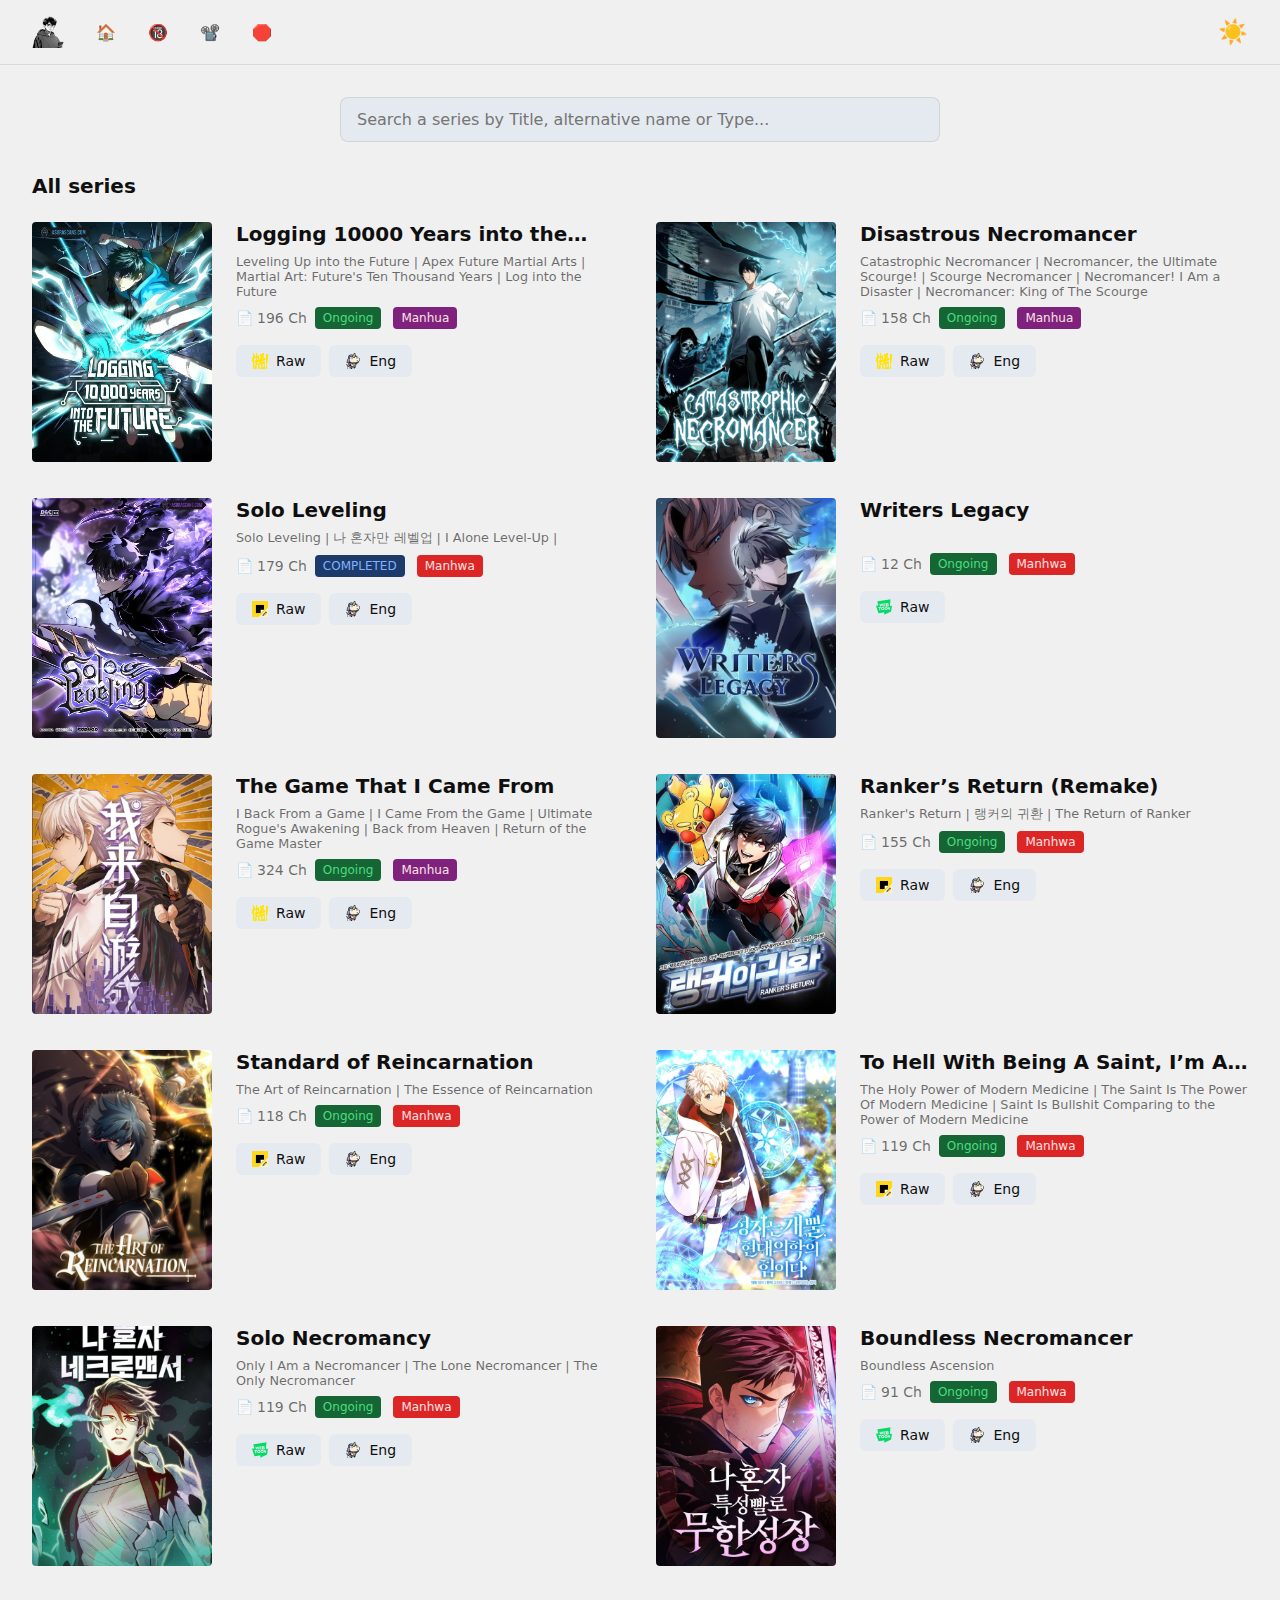
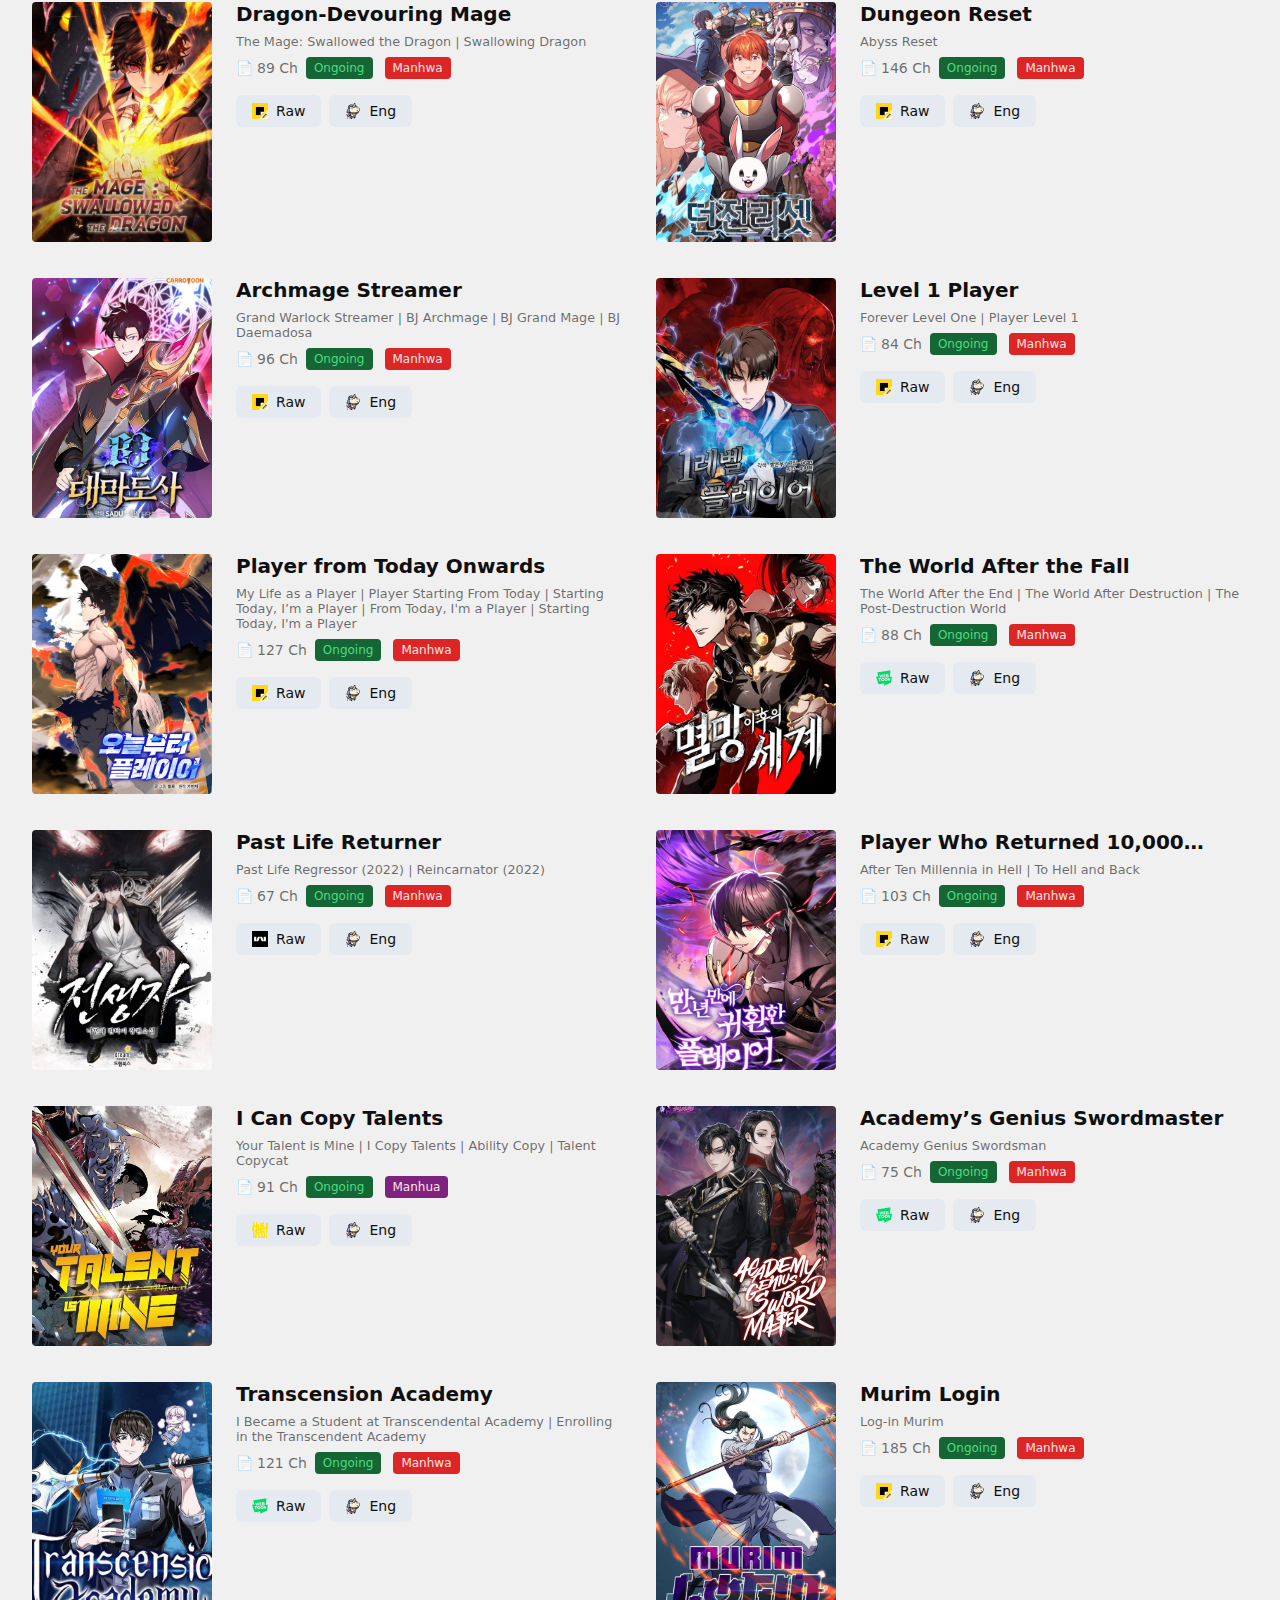
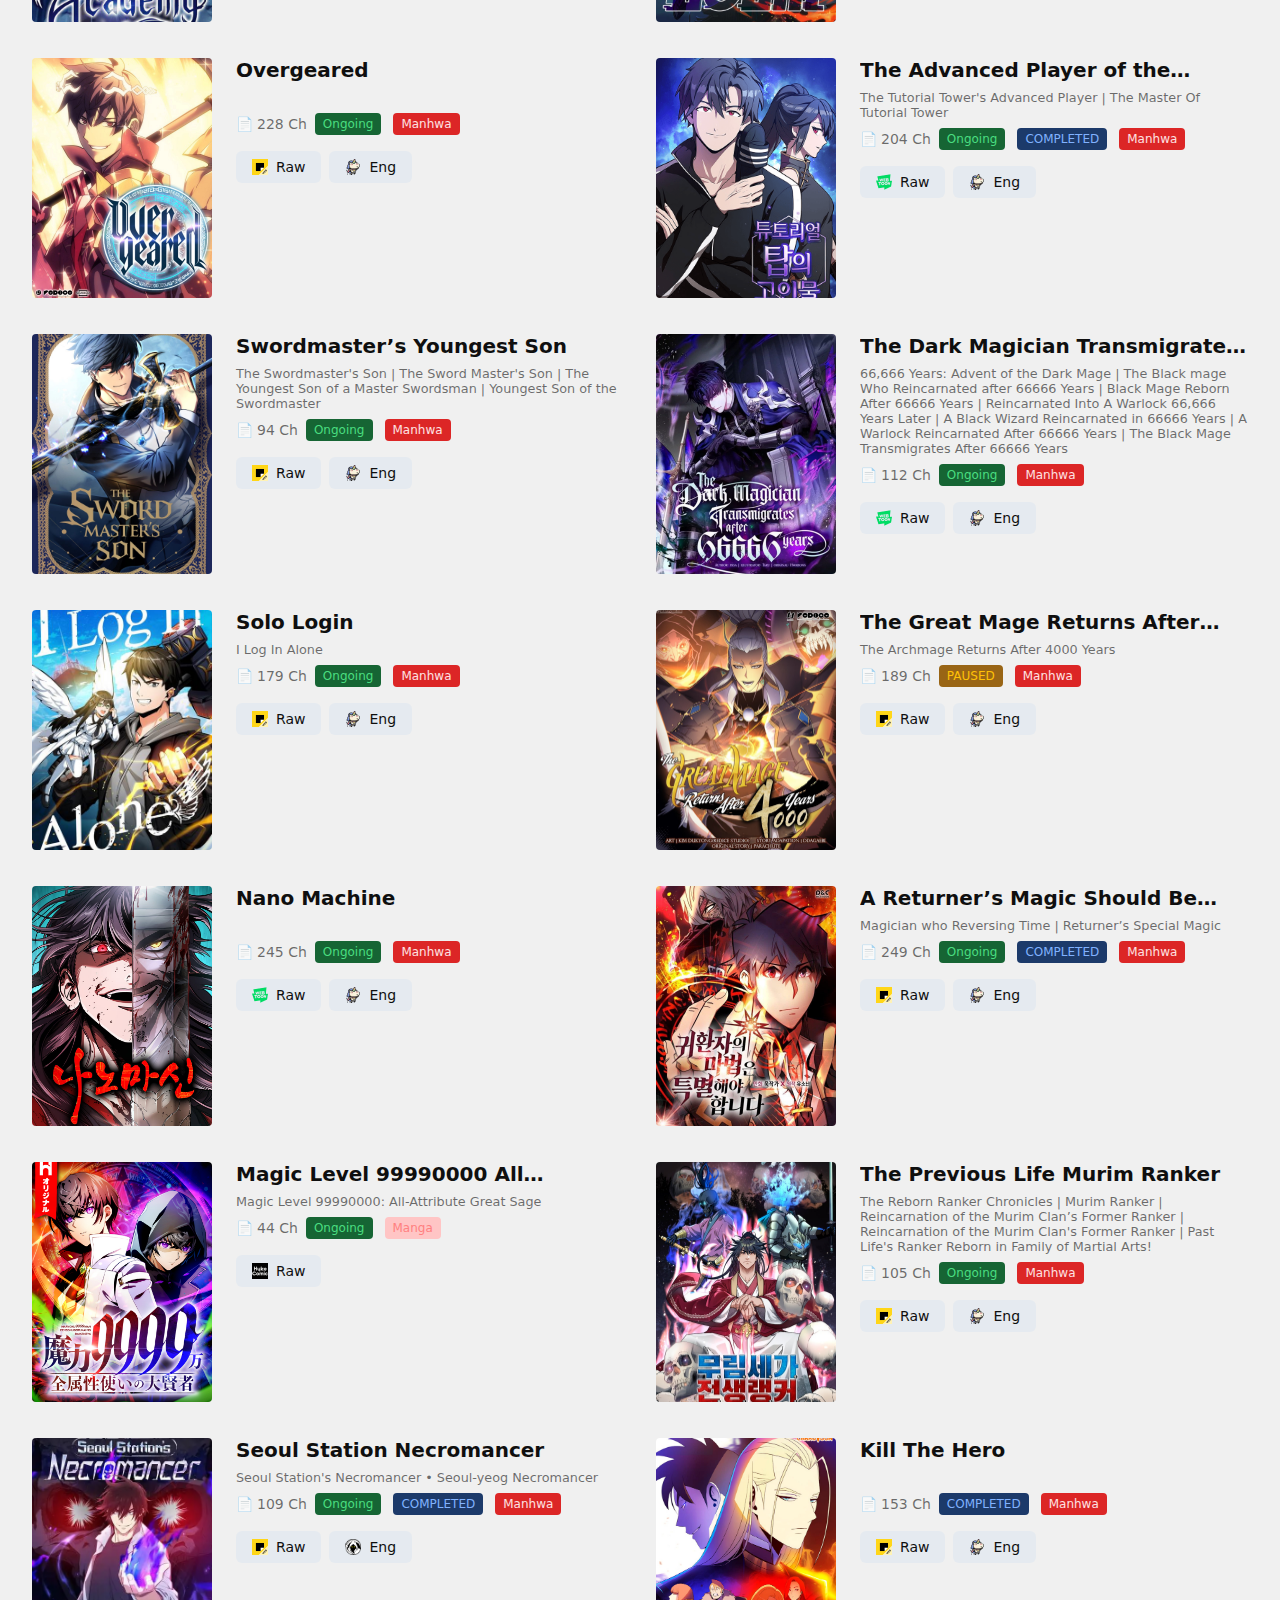
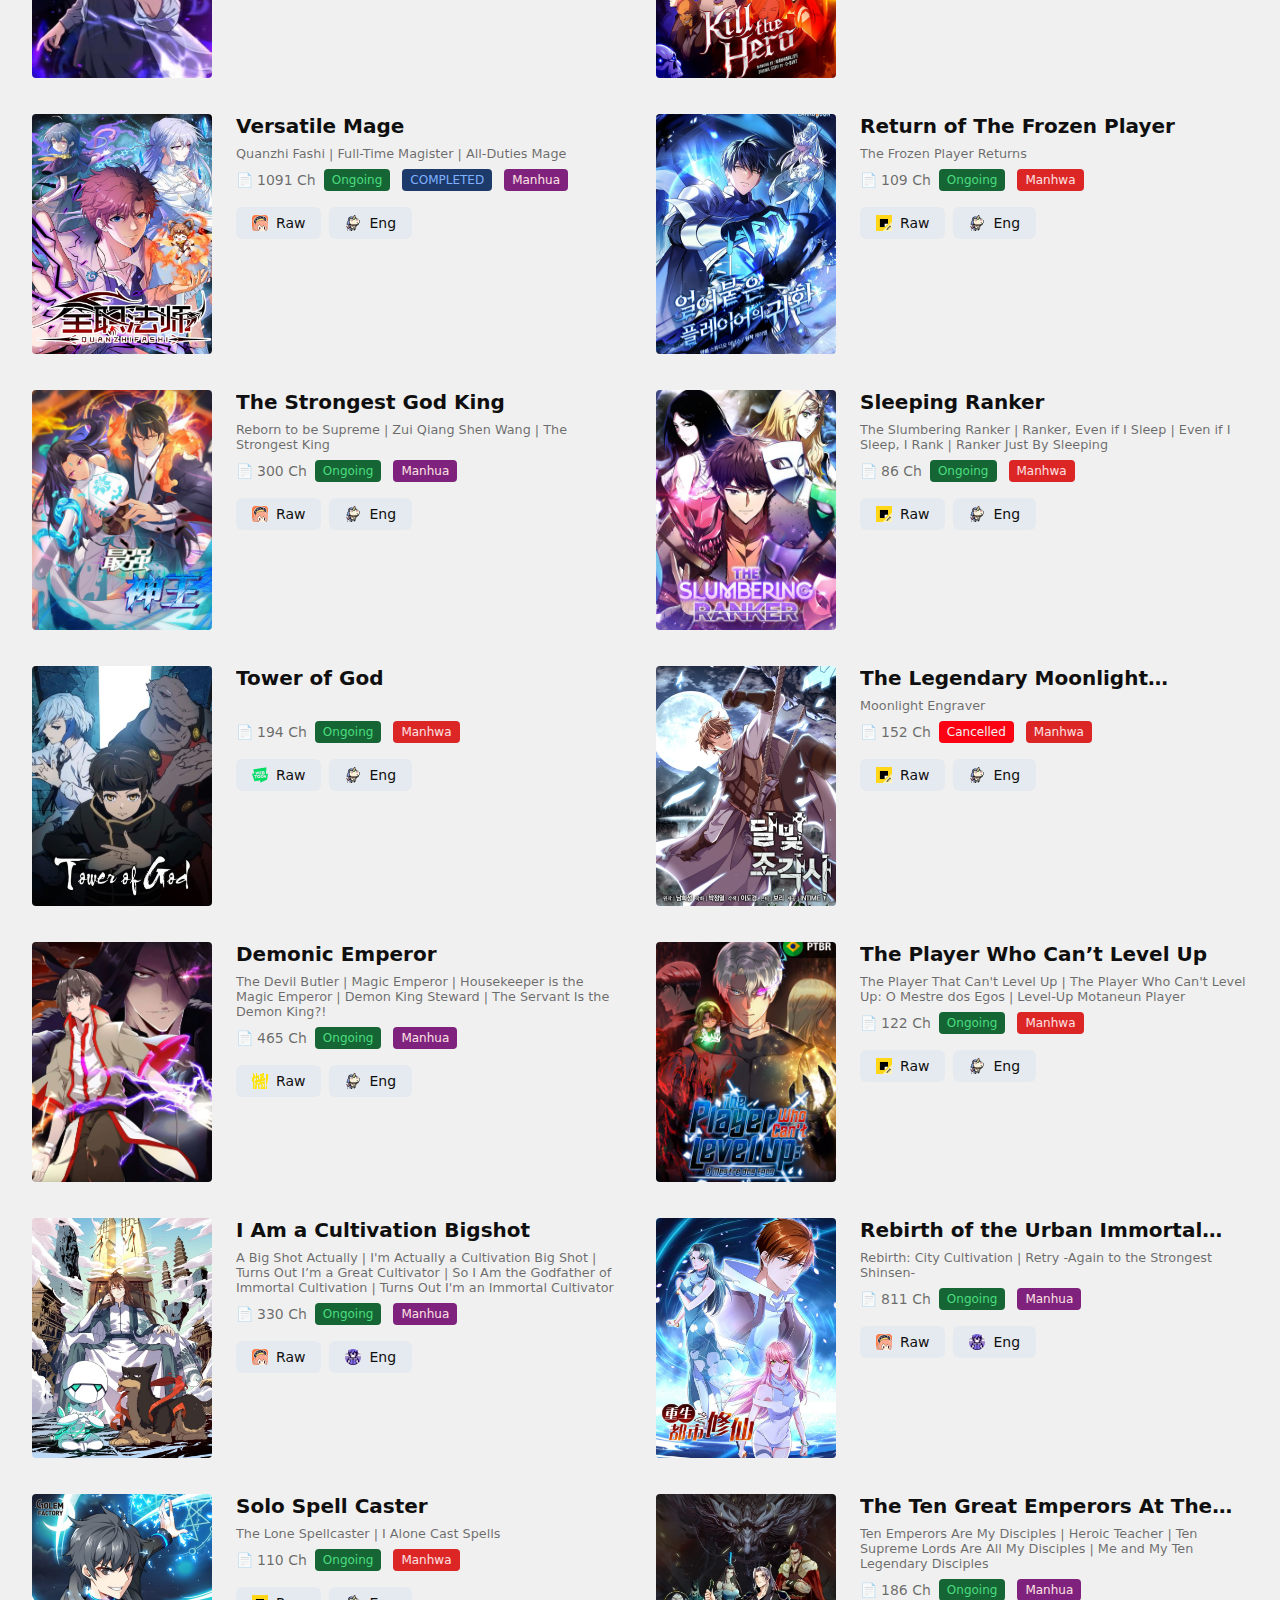
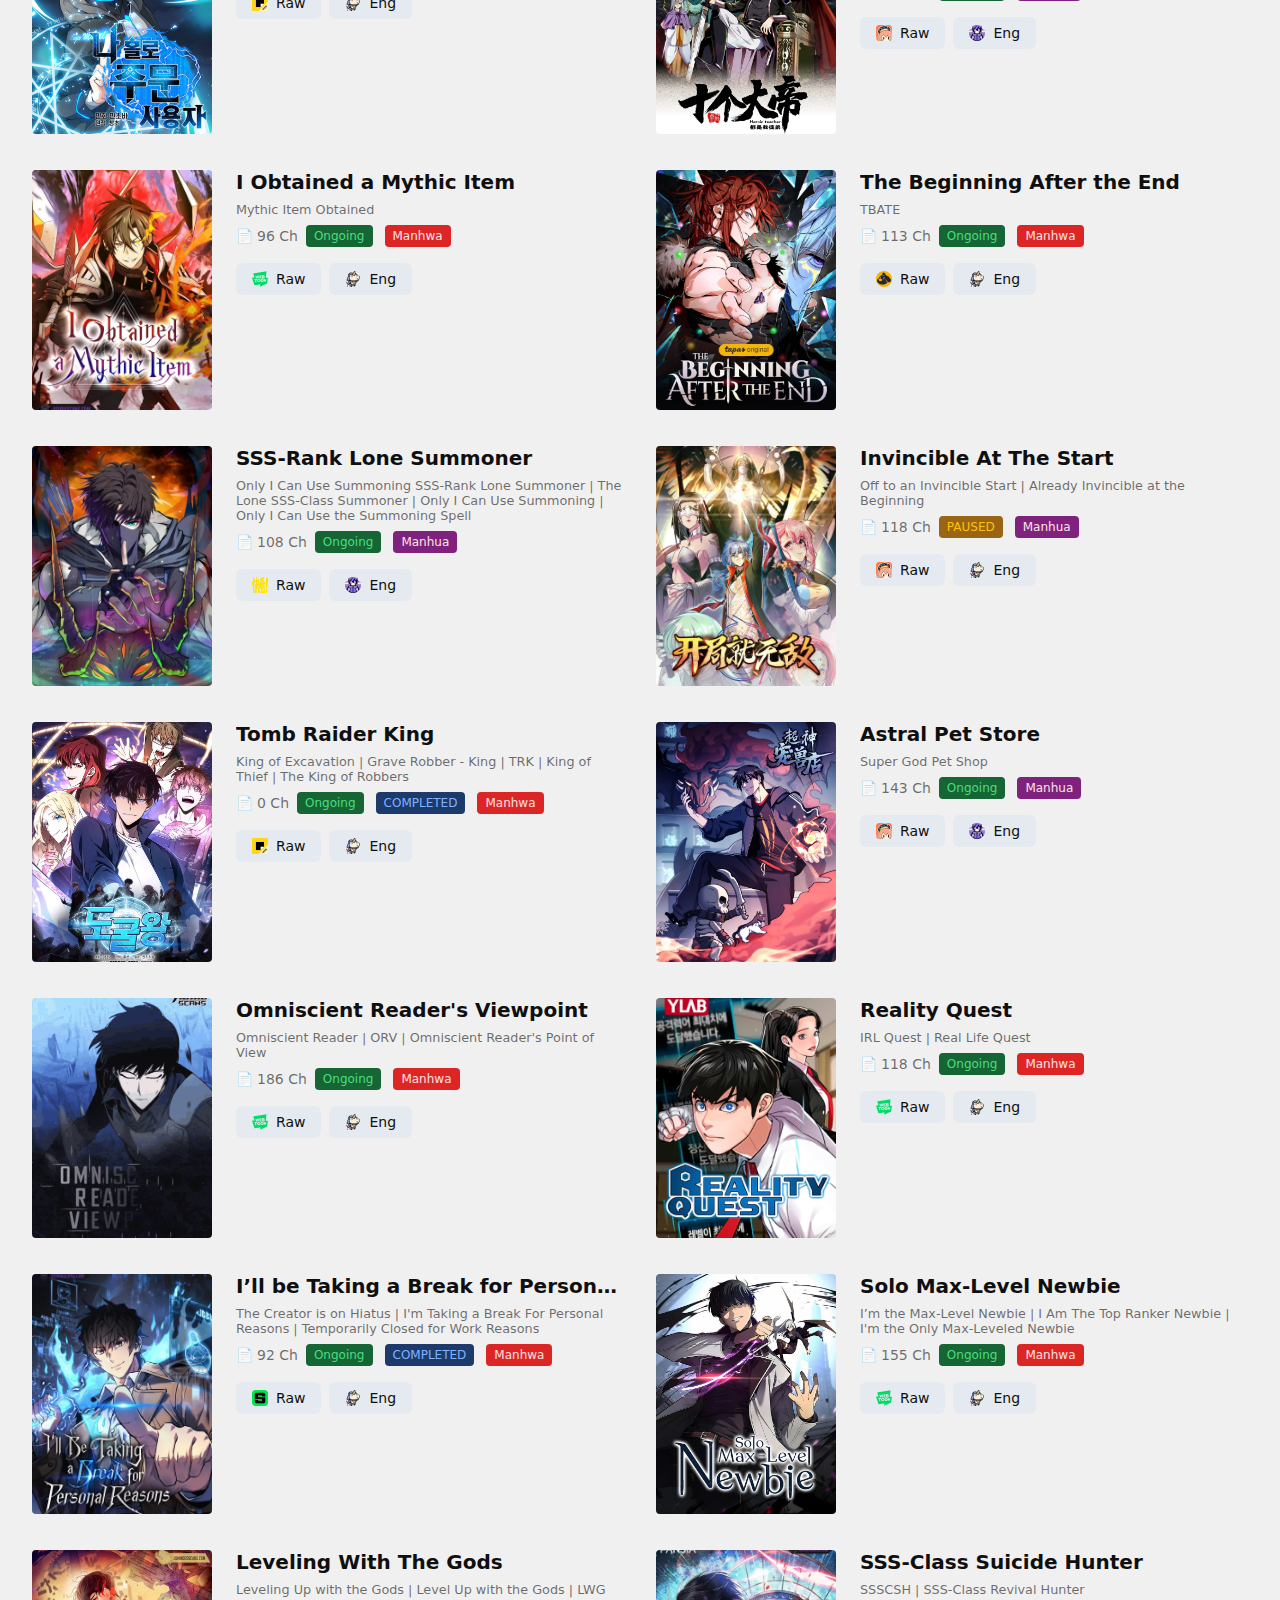
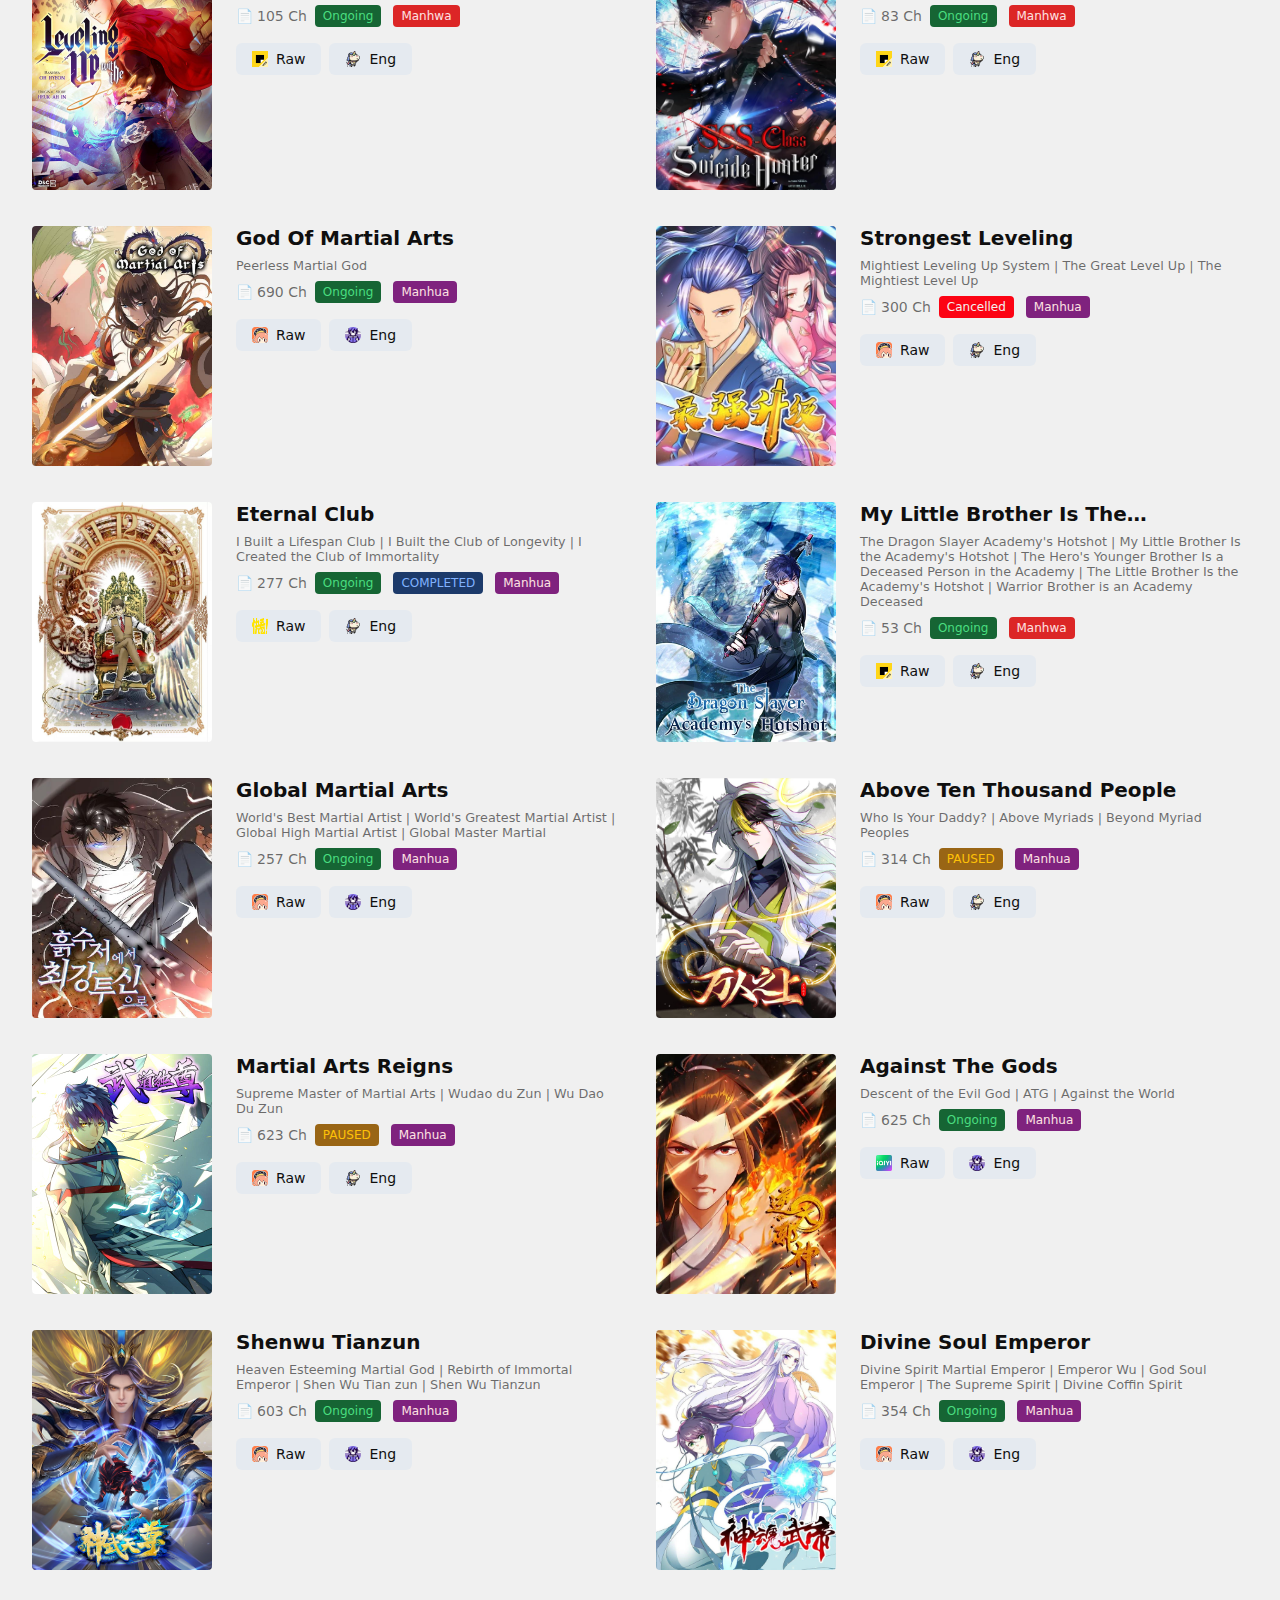
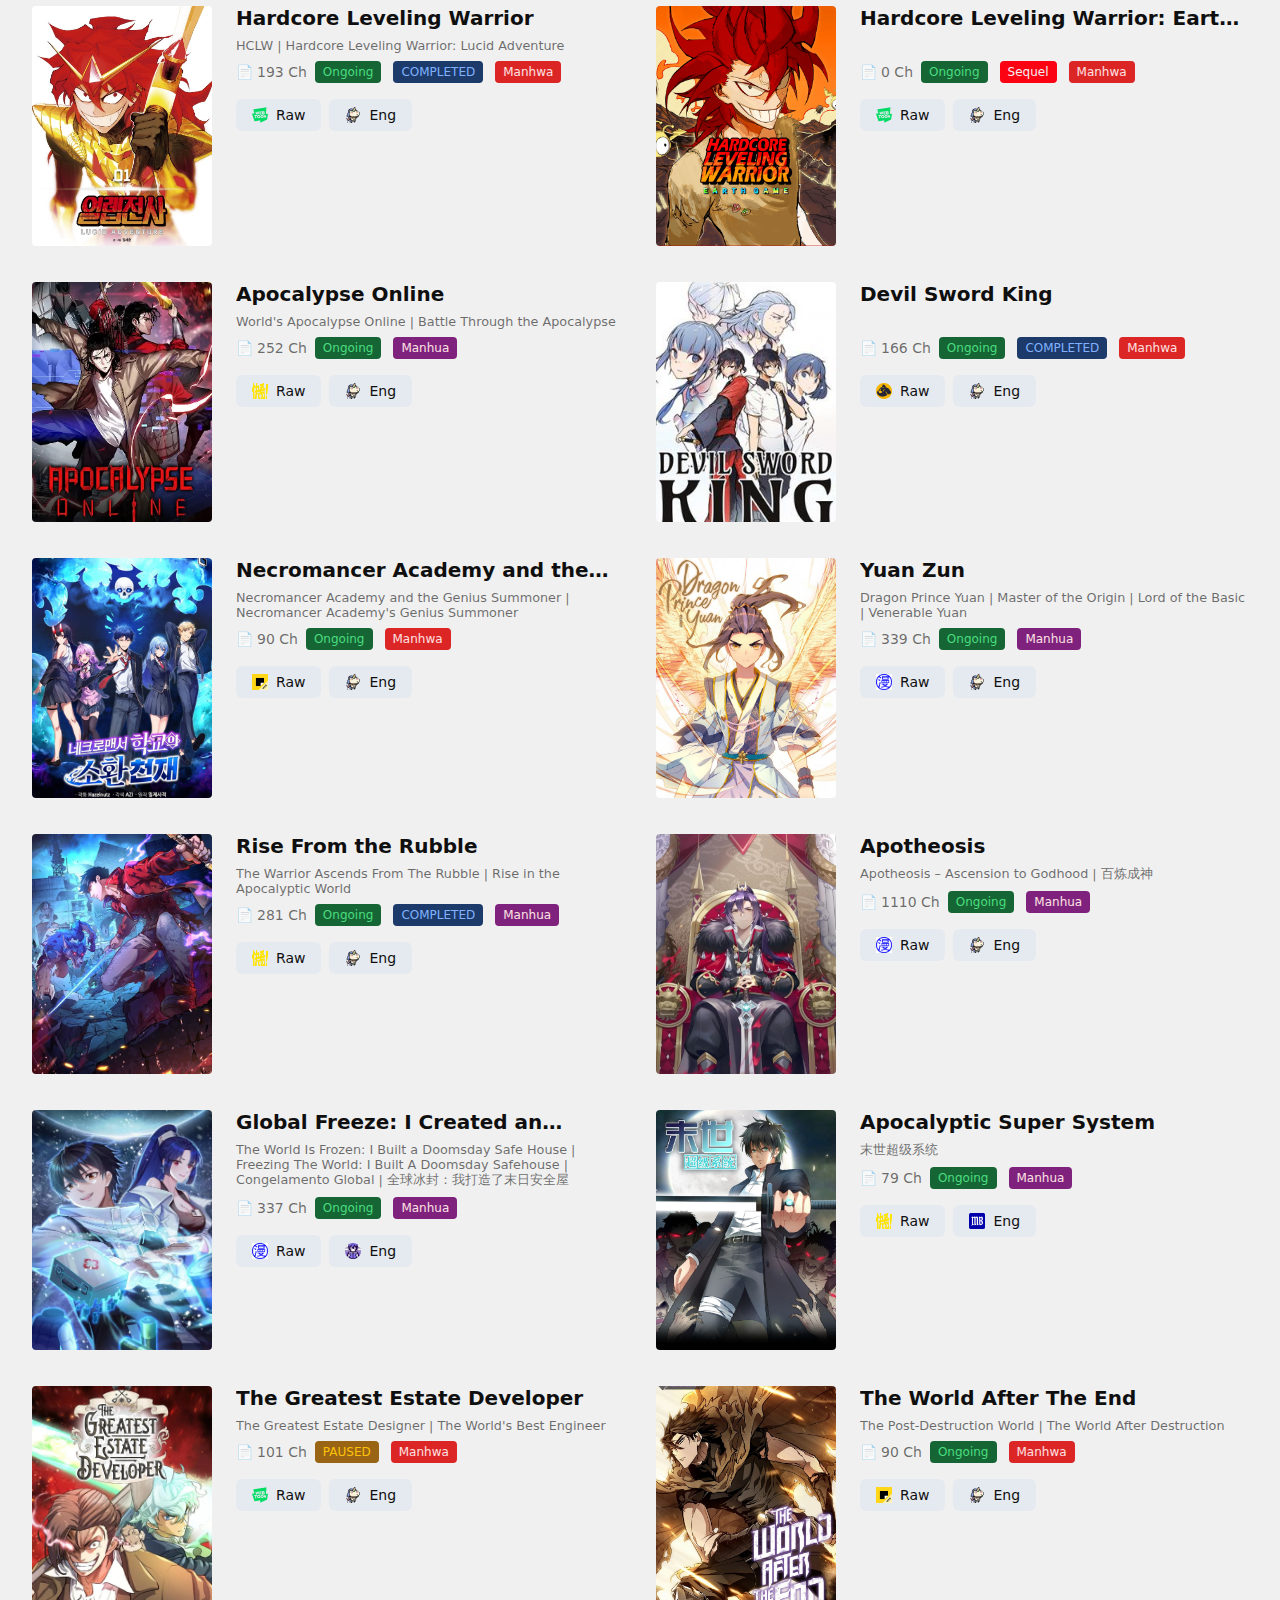
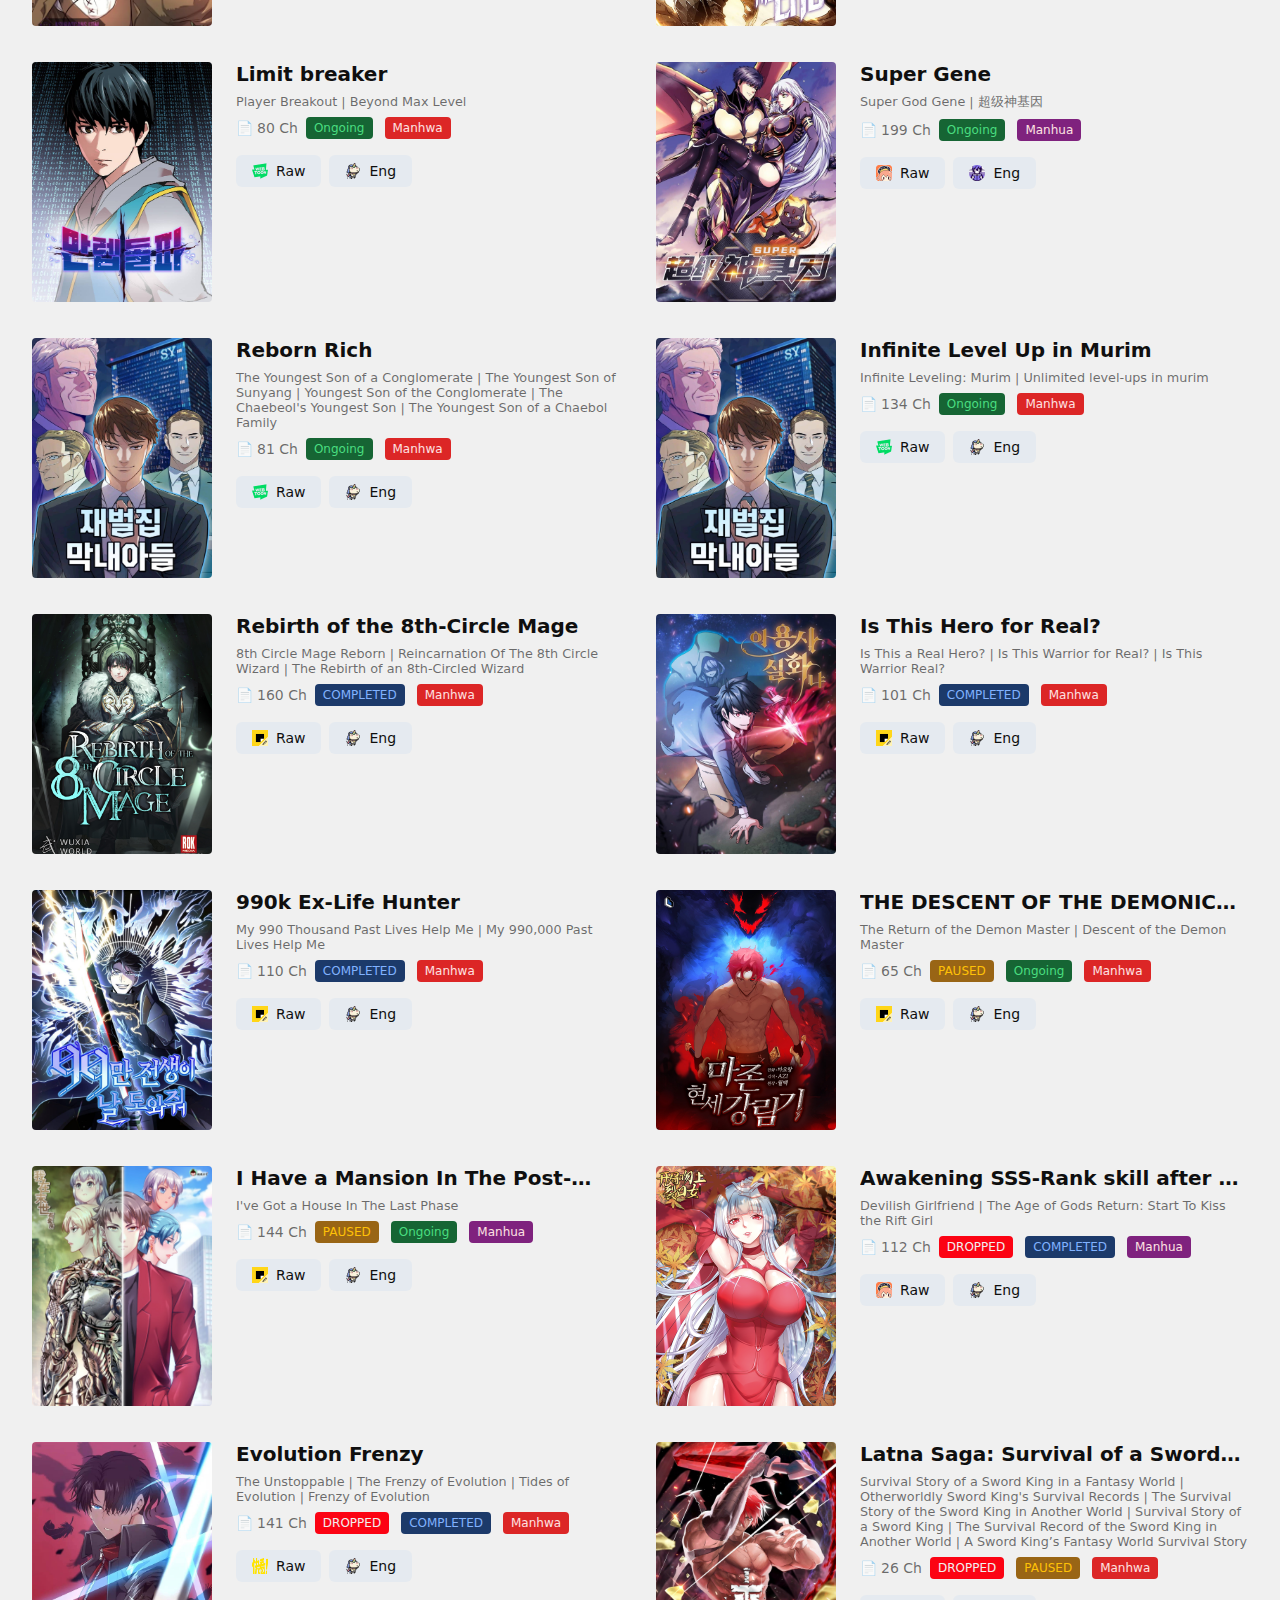
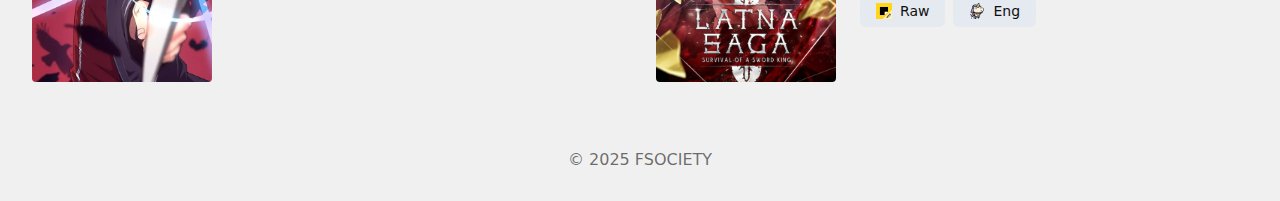
==== index.html @ c5a203bc "?" ====
<!DOCTYPE html>
<html lang="en" data-theme="dark">
<head>
    <meta charset="UTF-8">
    <meta name="viewport" content="width=device-width, initial-scale=1.0">
    <title>DDoS</title>
    <style>
        * {
            margin: 0;
            padding: 0;
            box-sizing: border-box;
            font-family: system-ui, -apple-system, sans-serif;
        }

        :root {
            --bg-primary: rgb(13, 13, 13);
            --bg-secondary: rgba(30, 41, 59, 0.5);
            --bg-hover: rgba(51, 65, 85, 0.5);
            --text-primary: white;
            --text-secondary: rgba(255, 255, 255, 0.6);
            --border-color: rgba(255, 255, 255, 0.1);
        }

        html[data-theme="light"] {
            --bg-primary: rgb(240, 240, 240);
            --bg-secondary: rgba(226, 232, 240, 0.8);
            --bg-hover: rgba(203, 213, 225, 0.8);
            --text-primary: rgb(15, 15, 15);
            --text-secondary: rgba(15, 15, 15, 0.6);
            --border-color: rgba(15, 15, 15, 0.1);
        }

        body {
            background-color: var(--bg-primary);
            color: var(--text-primary);
            min-height: 100vh;
            transition: all 0.3s ease;
        }

        header {
            background-color: var(--bg-primary);
            padding: 0.75rem 1rem;
            border-bottom: 1px solid var(--border-color);
        }

        nav {
            max-width: 1400px;
            margin: 0 auto;
            display: flex;
            justify-content: space-between;
            align-items: center;
        }

        .nav-left {
            display: flex;
            align-items: center;
            gap: 2rem;
        }

        .nav-right {
            display: flex;
            align-items: center;
            gap: 1rem;
        }

        nav a {
            color: var(--text-primary);
            text-decoration: none;
            font-size: 0.9rem;
        }

        main {
            max-width: 1400px;
            margin: 0 auto;
            padding: 1.5rem 1rem;
        }

        h1 {
            font-size: 1.25rem;
            margin-bottom: 1.5rem;
            font-weight: 600;
        }

        .comics-container {
            display: flex;
            flex-direction: column;
            gap: 1.5rem;
        }

        .comic-card {
            display: flex;
            gap: 1rem;
        }

        .comic-cover {
            width: 120px;
            height: 160px;
            object-fit: cover;
            border-radius: 4px;
        }

        .comic-info {
            flex: 1;
            display: flex;
            flex-direction: column;
            gap: 0.5rem;
        }

        .comic-title {
            font-size: 1rem;
            font-weight: 600;
            color: var(--text-primary);
            display: -webkit-box;
            -webkit-line-clamp: 1;
            -webkit-box-orient: vertical;
            overflow: hidden;
        }

        .comic-original-title {
            color: var(--text-secondary);
            font-size: 0.8rem;
        }

        .comic-meta {
            display: flex;
            align-items: center;
            flex-wrap: wrap;
            gap: 0.5rem;
        }

        .chapters {
            color: var(--text-secondary);
            font-size: 0.875rem;
            display: flex;
            align-items: center;
            gap: 0.25rem;
        }

        .chapters::before {
            content: "📄";
            font-size: 0.875rem;
        }

        .status {
            padding: 0.25rem 0.5rem;
            border-radius: 4px;
            font-size: 0.75rem;
            font-weight: 500;
            margin-right: 0.25rem;
        }

        /* Status Colors - These remain the same in both light/dark mode */
        .status-Ongoing {
            background-color: rgb(22, 101, 52);
            color: rgb(74, 222, 128);
        }

        .status-paused {
            background-color: rgb(153, 101, 21);
            color: rgb(255, 193, 7);
        }

        .status-completed {
            background-color: rgb(28, 58, 106);
            color: rgb(129, 178, 255);
        }
        .status-Cancelled {
            background-color: rgb(252, 3, 19);
            color: rgb(242, 240, 240);
        }
        .status-dropped {
            background-color: rgb(252, 3, 19);
            color: rgb(242, 240, 240);
        }
        .status-Prequel {
            background-color: rgb(252, 3, 19);
            color: rgb(242, 240, 240);
        }
        .status-Sequel {
            background-color: rgb(252, 3, 19);
            color: rgb(242, 240, 240);
        }
        /* Tag button color */
        .status-Manhwa {
            background-color: rgb(220, 38, 38);
            color: rgb(254, 226, 226);
        }
        .status-manhua {
            background-color: rgb(127, 34, 126);
            color: rgb(254, 226, 226);
        }
        .status-Manga {
            background-color: rgb(255, 197, 197);
            color: rgb(255, 128, 128);
        }
        .comic-actions {
            display: flex;
            gap: 0.5rem;
            margin-top: 0.5rem;
        }

        /* Button Styles */
        .action-button {
            background-color: var(--bg-secondary);
            border: none;
            padding: 0.5rem 1rem;
            border-radius: 6px;
            cursor: pointer;
            display: flex;
            align-items: center;
            gap: 0.5rem;
            text-decoration: none;
            transition: background-color 0.2s;
        }

        .action-button:hover {
            background-color: var(--bg-hover);
        }

        .button-logo {
            width: 16px;
            height: 16px;
        }

        .button-text {
            color: var(--text-primary);
            font-size: 0.875rem;
            font-weight: 500;
        }

        footer {
            text-align: center;
            padding: 2rem;
            color: var(--text-secondary);
        }

        /* Search Bar Styles */
        .search-container {
            margin-bottom: 1.5rem;
            width: 100%;
        }

        .search-bar {
            width: 100%;
            padding: 0.75rem 1rem;
            border-radius: 8px;
            border: 1px solid var(--border-color);
            background-color: var(--bg-secondary);
            color: var(--text-primary);
            font-size: 1rem;
            transition: all 0.2s;
        }

        .search-bar:focus {
            outline: none;
            border-color: var(--text-secondary);
            box-shadow: 0 0 0 2px rgba(255, 255, 255, 0.1);
        }

        .no-results {
            text-align: center;
            padding: 2rem;
            color: var(--text-secondary);
            font-size: 1.1rem;
        }

        .logo {
            width: 32px;
            height: 32px;
        }

        /* Theme Toggle Button */
        .theme-toggle {
            background: none;
            border: none;
            cursor: pointer;
            font-size: 1.5rem;
            color: var(--text-primary);
            display: flex;
            align-items: center;
            justify-content: center;
        }

        /* Hamburger Menu Styles */
        .hamburger-menu {
            display: none;
            flex-direction: column;
            justify-content: space-between;
            width: 24px;
            height: 18px;
            cursor: pointer;
            background: none;
            border: none;
        }

        .hamburger-menu span {
            display: block;
            height: 2px;
            width: 100%;
            background-color: var(--text-primary);
            transition: all 0.3s ease;
        }
        
        /* Mobile nav styles */
        .mobile-nav {
            position: fixed;
            top: 0;
            left: 0;
            width: 100%;
            height: 100%;
            background-color: var(--bg-primary);
            z-index: 1000;
            transform: translateX(-100%);
            transition: transform 0.3s ease;
            display: flex;
            flex-direction: column;
            padding: 2rem;
        }

        .mobile-nav.active {
            transform: translateX(0);
        }

        .mobile-nav-header {
            display: flex;
            justify-content: space-between;
            align-items: center;
            margin-bottom: 2rem;
        }

        .close-menu {
            background: none;
            border: none;
            font-size: 1.5rem;
            color: var(--text-primary);
            cursor: pointer;
        }

        .mobile-nav-links {
            display: flex;
            flex-direction: column;
            gap: 1.5rem;
        }

        .mobile-nav-links a {
            font-size: 1.2rem;
            display: flex;
            align-items: center;
            gap: 1rem;
            color: var(--text-primary); /* This adds the text color */
            text-decoration: none; /* This removes the underline */
        }

        /* Responsive Styles */
        @media (max-width: 767px) {
            .nav-left a {
                display: none;
            }
            
            .hamburger-menu {
                display: flex;
                margin-right: 1rem;
            }
        }

        @media (min-width: 768px) {
            .comics-container {
                display: grid;
                grid-template-columns: repeat(2, 1fr);
                gap: 2rem;
            }

            .comic-card {
                gap: 1.5rem;
            }

            .comic-cover {
                width: 180px;
                height: 240px;
            }

            .comic-title {
                font-size: 1.25rem;
            }

            header {
                padding: 1rem 2rem;
            }

            main {
                padding: 2rem;
            }

            nav a {
                font-size: 1rem;
            }

            .search-container {
                max-width: 600px;
                margin: 0 auto 2rem auto;
            }
            
            .mobile-nav {
                display: none;
            }
        }
    </style>
</head>
<body>
    <header>
        <nav>
            <div class="nav-left">
                <button class="hamburger-menu" id="hamburgerMenu" aria-label="Open navigation menu">
                    <span></span>
                    <span></span>
                    <span></span>
                </button>
                <img src="img/icons/logo.png" alt="Logo" class="logo">
                <a href="#">🏠</a>
                <a href="#">🔞</a>
                <a href="#">📽️</a>
                <a href="#">🛑</a>
            </div>
            <div class="nav-right">
                <button id="themeToggle" class="theme-toggle" aria-label="Toggle theme">
                    <span id="themeIcon">🌙</span>
                </button>
            </div>
        </nav>
    </header>

    <!-- Mobile Navigation Menu -->
    <div class="mobile-nav" id="mobileNav">
        <div class="mobile-nav-header">
            <img src="img/icons/logo.png" alt="Logo" class="logo">
            <button class="close-menu" id="closeMenu" aria-label="Close navigation menu">✖</button>
        </div>
        <div class="mobile-nav-links">
            <a href="#">🏠 Home</a>
            <a href="#">🔞 NSFW</a>
            <a href="#">📽️ Movies</a>
            <a href="#">🛑 Blocked</a>
        </div>
    </div>

    <main>
        <div class="search-container">
            <input type="text" id="searchBar" class="search-bar" placeholder="Search a series by Title, alternative name or Type..." aria-label="Search comics">
        </div>
        <h1>All series</h1>
        <div class="comics-container" id="comicsContainer">
            <!-- Comics will be inserted here by JavaScript -->
        </div>
    </main>

    <footer>
        <p>© 2025 FSOCIETY</p>
    </footer>

    <script>
        // Theme toggle functionality
        const htmlElement = document.documentElement;
        const themeToggle = document.getElementById('themeToggle');
        const themeIcon = document.getElementById('themeIcon');

        // Check for saved theme preference or use device preference
        const savedTheme = localStorage.getItem('theme');
        if (savedTheme) {
            htmlElement.setAttribute('data-theme', savedTheme);
            updateThemeIcon(savedTheme);
        } else {
            // Use device preference if available
            const prefersDarkMode = window.matchMedia('(prefers-color-scheme: dark)').matches;
            const initialTheme = prefersDarkMode ? 'dark' : 'light';
            htmlElement.setAttribute('data-theme', initialTheme);
            updateThemeIcon(initialTheme);
        }

        // Toggle theme function
        function toggleTheme() {
            const currentTheme = htmlElement.getAttribute('data-theme');
            const newTheme = currentTheme === 'dark' ? 'light' : 'dark';
            
            htmlElement.setAttribute('data-theme', newTheme);
            localStorage.setItem('theme', newTheme);
            updateThemeIcon(newTheme);
        }

        // Update theme icon based on current theme
        function updateThemeIcon(theme) {
            themeIcon.textContent = theme === 'dark' ? '🌙' : '☀️';
        }

        themeToggle.addEventListener('click', toggleTheme);

        // Mobile menu functionality
        const hamburgerMenu = document.getElementById('hamburgerMenu');
        const mobileNav = document.getElementById('mobileNav');
        const closeMenu = document.getElementById('closeMenu');

        hamburgerMenu.addEventListener('click', () => {
            mobileNav.classList.add('active');
            document.body.style.overflow = 'hidden'; // Prevent scrolling when menu is open
        });

        closeMenu.addEventListener('click', () => {
            mobileNav.classList.remove('active');
            document.body.style.overflow = 'auto'; // Restore scrolling
        });

    // Comics data
    const comics = [
      {
        title: "Logging 10000 Years into the Future",
        originalTitle: "Leveling Up into the Future | Apex Future Martial Arts | Martial Art: Future's Ten Thousand Years | Log into the Future",
        chapters: 196,
        statuses: ["Ongoing", "Manhua"],// Replace with [ Ongoing, PAUSED, COMPLETED, Cancelled, DROPPED | Manhwa, Manhua, Manga ]
        image: "img/cover/Logging-10000-Years-into-the-Future.webp", // Replace with your image URL
        RawLink: "https://www.kuaikanmanhua.com/web/topic/17161/", // Replace with your RAW URL
        EngLink: "https://comick.io/comic/apex-future-martial-arts", // Replace with your ENG URL
        rawIcon: "img/icons/kuaikan.png", // Replace with your RAW icon image
        engIcon: "img/icons/comick.webp" // Replace with your ENG icon image
      },
      {
        title: "Disastrous Necromancer",
        originalTitle: "Catastrophic Necromancer | Necromancer, the Ultimate Scourge! | Scourge Necromancer | Necromancer! I Am a Disaster | Necromancer: King of The Scourge",
        chapters: 158,
        statuses: ["Ongoing", "Manhua"],
        image: "img/cover/Disastrous_Necromancer.png",
        RawLink: "https://www.kuaikanmanhua.com/web/topic/18819/",
        EngLink: "https://comick.io/comic/catastrophic-necromancer",
        rawIcon: "img/icons/kuaikan.png",
        engIcon: "img/icons/comick.webp"
      },
      {
        title: "Solo Leveling",
        originalTitle: "Solo Leveling | 나 혼자만 레벨업 | I Alone Level-Up | ",
        chapters: 179,
        statuses: ["COMPLETED", "Manhwa"],
        image: "img/cover/Solo_Leveling.jpg",
        RawLink: "https://page.kakao.com/content/50866481?utm_source=comick",
        EngLink: "https://example.com/favorites",
        rawIcon: "img/icons/kakao.png",
        engIcon: "img/icons/comick.webp"
      },
      {
        title: "Writers Legacy",
        originalTitle: "‎ ",
        chapters: 12,
        statuses: ["Ongoing", "Manhwa"],
        image: "img/cover/Writers_Legacy.jpg",
        RawLink: "https://www.webtoons.com/en/action/writers-legacy/list?title_no=7255",
        EngLink: "",
        rawIcon: "img/icons/webtoon.png",
        engIcon: "img/icons/comick.webp"
      },
      {
        title: "The Game That I Came From",
        originalTitle: "I Back From a Game | I Came From the Game | Ultimate Rogue's Awakening | Back from Heaven | Return of the Game Master ",
        chapters: 324,
        statuses: ["Ongoing", "Manhua"],
        image: "img/cover/The_Game_That_I_Came_From.jpg",
        RawLink: "https://www.kuaikanmanhua.com/web/topic/10235/",
        EngLink: "https://comick.io/comic/00-the-game-that-i-came-from",
        rawIcon: "img/icons/kuaikan.png",
        engIcon: "img/icons/comick.webp"
      },
      {
        title: "Ranker’s Return (Remake)",
        originalTitle: "Ranker's Return | 랭커의 귀환 | The Return of Ranker",
        chapters: 155,
        statuses: ["Ongoing", "Manhwa"],
        image: "img/cover/Ranker_Return.jpg",
        RawLink: "https://page.kakao.com/content/57552517",
        EngLink: "https://comick.io/comic/01-ranker-s-return-2021",
        rawIcon: "img/icons/kakao.png",
        engIcon: "img/icons/comick.webp"
      },
      {
        title: "Standard of Reincarnation",
        originalTitle: "The Art of Reincarnation | The Essence of Reincarnation",
        chapters: 118,
        statuses: ["Ongoing", "Manhwa"],
        image: "img/cover/Standard_of_Reincarnation.jpg",
        RawLink: "https://page.kakao.com/content/59770428",
        EngLink: "https://comick.io/comic/01-standard-of-reincarnation",
        rawIcon: "img/icons/kakao.png",
        engIcon: "img/icons/comick.webp"
      },
      {
        title: "To Hell With Being A Saint, I’m A Doctor",
        originalTitle: "The Holy Power of Modern Medicine | The Saint Is The Power Of Modern Medicine | Saint Is Bullshit Comparing to the Power of Modern Medicine",
        chapters: 119,
        statuses: ["Ongoing", "Manhwa"],
        image: "img/cover/The_Holy_Power_of_Modern_Medicine.jpg",
        RawLink: "https://page.kakao.com/content/59422125",
        EngLink: "https://comick.io/comic/00-to-hell-with-being-a-saint-i-m-a-doctor",
        rawIcon: "img/icons/kakao.png",
        engIcon: "img/icons/comick.webp"
      },
      {
        title: "Solo Necromancy",
        originalTitle: "Only I Am a Necromancer | The Lone Necromancer | The Only Necromancer",
        chapters: 119,
        statuses: ["Ongoing", "Manhwa"],
        image: "img/cover/Solo_Necromancy.jpg",
        RawLink: "https://comic.naver.com/webtoon/list?titleId=780170",
        EngLink: "https://comick.io/comic/00-the-lone-necromancer",
        rawIcon: "img/icons/webtoon.png",
        engIcon: "img/icons/comick.webp"
      },
      {
        title: "Boundless Necromancer",
        originalTitle: "Boundless Ascension",
        chapters: 91,
        statuses: ["Ongoing", "Manhwa"],
        image: "img/cover/Boundless_Necromancer.jpg",
        RawLink: "https://comic.naver.com/webtoon/list?titleId=803909",
        EngLink: "https://comick.io/comic/00-boundless-necromancer",
        rawIcon: "img/icons/webtoon.png",
        engIcon: "img/icons/comick.webp"
      },
      {
        title: "Dragon-Devouring Mage",
        originalTitle: "The Mage: Swallowed the Dragon | Swallowing Dragon",
        chapters: 89,
        statuses: ["Ongoing", "Manhwa"],
        image: "img/cover/Swallowing_Dragon.jpg",
        RawLink: "https://page.kakao.com/content/62396267",
        EngLink: "https://comick.io/comic/00-dragon-devouring-mage",
        rawIcon: "img/icons/kakao.png",
        engIcon: "img/icons/comick.webp"
      },
      {
        title: "Dungeon Reset",
        originalTitle: "Abyss Reset",
        chapters: 146,
        statuses: ["Ongoing", "Manhwa"],
        image: "img/cover/Dungeon_Reset.jpg",
        RawLink: "https://page.kakao.com/content/54471153",
        EngLink: "https://comick.io/comic/00-dungeon-reset",
        rawIcon: "img/icons/kakao.png",
        engIcon: "img/icons/comick.webp"
      },
      {
        title: "Archmage Streamer",
        originalTitle: "Grand Warlock Streamer | BJ Archmage | BJ Grand Mage | BJ Daemadosa",
        chapters: 96,
        statuses: ["Ongoing", "Manhwa"],
        image: "img/cover/Archmage_Streamer.jpg",
        RawLink: "https://page.kakao.com/content/57781183",
        EngLink: "https://comick.io/comic/02-bj-archmage",
        rawIcon: "img/icons/kakao.png",
        engIcon: "img/icons/comick.webp"
      },
      {
        title: "Level 1 Player",
        originalTitle: "Forever Level One | Player Level 1",
        chapters: 84,
        statuses: ["Ongoing", "Manhwa"],
        image: "img/cover/Level_1_Player.jpg",
        RawLink: "https://page.kakao.com/content/58502656",
        EngLink: "https://comick.io/comic/01-level-1-player",
        rawIcon: "img/icons/kakao.png",
        engIcon: "img/icons/comick.webp"
      },
      {
        title: "Player from Today Onwards",
        originalTitle: "My Life as a Player | Player Starting From Today | Starting Today, I’m a Player | From Today, I'm a Player | Starting Today, I'm a Player",
        chapters: 127,
        statuses: ["Ongoing", "Manhwa"],
        image: "img/cover/Player_from_Today_Onwards.jpg",
        RawLink: "https://page.kakao.com/content/57708549",
        EngLink: "https://comick.io/comic/00-player-from-today-onwards",
        rawIcon: "img/icons/kakao.png",
        engIcon: "img/icons/comick.webp"
      },
      {
        title: "The World After the Fall",
        originalTitle: "The World After the End | The World After Destruction | The Post-Destruction World",
        chapters: 88,
        statuses: ["Ongoing", "Manhwa"],
        image: "img/cover/The_World_After_the_Fall.jpg",
        RawLink: "https://comic.naver.com/webtoon/list?titleId=789979",
        EngLink: "https://comick.io/comic/02-the-world-after-the-fall",
        rawIcon: "img/icons/webtoon.png",
        engIcon: "img/icons/comick.webp"
      },
      {
        title: "Past Life Returner",
        originalTitle: "Past Life Regressor (2022) | Reincarnator (2022)",
        chapters: 67,
        statuses: ["Ongoing", "Manhwa"],
        image: "img/cover/Past_Life_Returner.jpg",
        RawLink: "https://webtoon.kakao.com/content/%EC%A0%84%EC%83%9D%EC%9E%90/3130?tab=episode",
        EngLink: "https://comick.io/comic/00-past-life-regressor",
        rawIcon: "img/icons/webtoon_kakao.png",
        engIcon: "img/icons/comick.webp"
      },
      {
        title: "Player Who Returned 10,000 Years Later",
        originalTitle: "After Ten Millennia in Hell | To Hell and Back",
        chapters: 103,
        statuses: ["Ongoing", "Manhwa"],
        image: "img/cover/After_Ten_Millennia_in_Hell.jpg",
        RawLink: "https://page.kakao.com/content/59883324",
        EngLink: "https://comick.io/comic/00-player-who-returned-10-000-years-later",
        rawIcon: "img/icons/kakao.png",
        engIcon: "img/icons/comick.webp"
      },
      {
        title: "I Can Copy Talents",
        originalTitle: " Your Talent is Mine | I Copy Talents | Ability Copy | Talent Copycat",
        chapters: 91,
        statuses: ["Ongoing", "Manhua"],
        image: "img/cover/I_Can_Copy_Talents.jpg",
        RawLink: "https://www.kuaikanmanhua.com/web/topic/11086/",
        EngLink: "https://comick.io/comic/your-talent-is-mine",
        rawIcon: "img/icons/kuaikan.png",
        engIcon: "img/icons/comick.webp"
      },
      {
        title: "Academy’s Genius Swordmaster",
        originalTitle: "Academy Genius Swordsman",
        chapters: 75,
        statuses: ["Ongoing", "Manhwa"],
        image: "img/cover/Academy_Genius_Swordmaster.png",
        RawLink: "https://comic.naver.com/webtoon/list?titleId=813564",
        EngLink: "https://comick.io/comic/00-academy-genius-swordsman",
        rawIcon: "img/icons/webtoon.png",
        engIcon: "img/icons/comick.webp"
      },
      {
        title: "Transcension Academy",
        originalTitle: "I Became a Student at Transcendental Academy | Enrolling in the Transcendent Academy",
        chapters: 121,
        statuses: ["Ongoing", "Manhwa"],
        image: "img/cover/Transcension_Academy.jpg",
        RawLink: "https://comic.naver.com/webtoon/list?titleId=797222",
        EngLink: "https://comick.io/comic/02-transcension-academy",
        rawIcon: "img/icons/webtoon.png",
        engIcon: "img/icons/comick.webp"
      },
      {
        title: "Murim Login",
        originalTitle: "Log-in Murim",
        chapters: 185,
        statuses: ["Ongoing", "Manhwa"],
        image: "img/cover/Murim_Login.webp",
        RawLink: "https://page.kakao.com/content/54872059",
        EngLink: "https://comick.io/comic/01-murim-login",
        rawIcon: "img/icons/kakao.png",
        engIcon: "img/icons/comick.webp"
      },
      {
        title: "Overgeared",
        originalTitle: "‎ ",
        chapters: 228,
        statuses: ["Ongoing", "Manhwa"],
        image: "img/cover/Overgeared.jpg",
        RawLink: "https://page.kakao.com/content/54727849",
        EngLink: "https://comick.io/comic/00-overgeared-team-argo",
        rawIcon: "img/icons/kakao.png",
        engIcon: "img/icons/comick.webp"
      },
      {
        title: "The Advanced Player of the Tutorial Tower",
        originalTitle: "The Tutorial Tower's Advanced Player | The Master Of Tutorial Tower",
        chapters: 204,
        statuses: ["Ongoing","COMPLETED", "Manhwa"],
        image: "img/cover/The_Advanced_Player_of_the_Tutorial_Tower.png",
        RawLink: "https://comic.naver.com/webtoon/list?titleId=738694",
        EngLink: "https://comick.io/comic/01-the-tutorial-tower-s-advanced-player",
        rawIcon: "img/icons/webtoon.png",
        engIcon: "img/icons/comick.webp"
      },
      {
        title: "Swordmaster’s Youngest Son",
        originalTitle: "The Swordmaster's Son | The Sword Master's Son | The Youngest Son of a Master Swordsman | Youngest Son of the Swordmaster",
        chapters: 94,
        statuses: ["Ongoing", "Manhwa"],
        image: "img/cover/Swordmaster_Youngest_Son.jpg",
        RawLink: "https://page.kakao.com/content/59264548",
        EngLink: "https://comick.io/comic/02-swordmaster-s-youngest-son",
        rawIcon: "img/icons/kakao.png",
        engIcon: "img/icons/comick.webp"
      },
      {
        title: "The Dark Magician Transmigrates After 66666 Years",
        originalTitle: "66,666 Years: Advent of the Dark Mage | The Black mage Who Reincarnated after 66666 Years | Black Mage Reborn After 66666 Years | Reincarnated Into A Warlock 66,666 Years Later | A Black Wizard Reincarnated in 66666 Years | A Warlock Reincarnated After 66666 Years | The Black Mage Transmigrates After 66666 Years",
        chapters: 112,
        statuses: ["Ongoing", "Manhwa"],
        image: "img/cover/the-dark-magician-transmigrates-after-66666-years.webp",
        RawLink: "https://comic.naver.com/webtoon/list?titleId=775141",
        EngLink: "https://comick.io/comic/04-the-dark-magician-transmigrates-after-66666-years",
        rawIcon: "img/icons/webtoon.png",
        engIcon: "img/icons/comick.webp"
      },
      {
        title: "Solo Login",
        originalTitle: "I Log In Alone",
        chapters: 179,
        statuses: ["Ongoing", "Manhwa"],
        image: "img/cover/I_Log_In_Alone.jpg",
        RawLink: "https://page.kakao.com/content/54269969",
        EngLink: "https://comick.io/comic/00-solo-login",
        rawIcon: "img/icons/kakao.png",
        engIcon: "img/icons/comick.webp"
      },
      {
        title: "The Great Mage Returns After 4000 Years",
        originalTitle: "The Archmage Returns After 4000 Years",
        chapters: 189,
        statuses: ["PAUSED", "Manhwa"],
        image: "img/cover/The_Great_Mage_Returns_After_4000_Years.jpg",
        RawLink: "https://page.kakao.com/content/54884637",
        EngLink: "https://comick.io/comic/02-the-great-mage-returns-after-4000-years",
        rawIcon: "img/icons/kakao.png",
        engIcon: "img/icons/comick.webp"
      },
      {
        title: "Nano Machine",
        originalTitle: "‎ ",
        chapters: 245,
        statuses: ["Ongoing", "Manhwa"],
        image: "img/cover/Nano_Machine.jpg",
        RawLink: "https://comic.naver.com/webtoon/list?titleId=747271",
        EngLink: "https://comick.io/comic/03-nano-machine",
        rawIcon: "img/icons/webtoon.png",
        engIcon: "img/icons/comick.webp"
      },
      {
        title: "A Returner’s Magic Should Be Special",
        originalTitle: "Magician who Reversing Time | Returner’s Special Magic",
        chapters: 249,
        statuses: ["Ongoing","COMPLETED", "Manhwa"],
        image: "img/cover/A-Returners-Magic-Should-Be-Special.jpg",
        RawLink: "https://page.kakao.com/content/51185123",
        EngLink: "https://comick.io/comic/01-a-returner-s-magic-should-be-special",
        rawIcon: "img/icons/kakao.png",
        engIcon: "img/icons/comick.webp"
      },
      {
        title: "Magic Level 99990000 All Attribute Great Sage",
        originalTitle: "Magic Level 99990000: All-Attribute Great Sage",
        chapters: 44,
        statuses: ["Ongoing", "Manga"],
        image: "img/cover/Magic_Level_99990000_All-Attribute_Great_Sage.jpg",
        RawLink: "https://hykecomic.com/titles/%e9%ad%94%e5%8a%9b9999%e4%b8%87%e3%80%80%e5%85%a8%e5%b1%9e%e6%80%a7%e4%bd%bf%e3%81%84%e3%81%ae%e5%a4%a7%e8%b3%a2%e8%80%85/",
        EngLink: "",
        rawIcon: "img/icons/hukecomic.png",
        engIcon: "img/icons/comick.webp"
      },
      {
        title: "The Previous Life Murim Ranker",
        originalTitle: "The Reborn Ranker Chronicles | Murim Ranker | Reincarnation of the Murim Clan’s Former Ranker | Reincarnation of the Murim Clan's Former Ranker | Past Life's Ranker Reborn in Family of Martial Arts!",
        chapters: 105,
        statuses: ["Ongoing", "Manhwa"],
        image: "img/cover/The_Previous_Life_Murim_Ranker.jpg",
        RawLink: "https://page.kakao.com/content/58108830",
        EngLink: "https://comick.io/comic/00-reincarnation-of-the-murim-clan-s-former-ranker",
        rawIcon: "img/icons/kakao.png",
        engIcon: "img/icons/comick.webp"
      },
      {
        title: "Seoul Station Necromancer",
        originalTitle: "Seoul Station's Necromancer • Seoul-yeog Necromancer ",
        chapters: 109,
        statuses: ["Ongoing","COMPLETED", "Manhwa"],
        image: "img/cover/Seoul-Station-Necromancer.webp",
        RawLink: "https://page.kakao.com/content/58031028",
        EngLink: "https://reaperscans.com/series/seoul-station-necromancer",
        rawIcon: "img/icons/kakao.png",
        engIcon: "img/icons/reaperscans.png"
      },
      {
        title: "Kill The Hero",
        originalTitle: "‎ ",
        chapters: 153,
        statuses: ["COMPLETED", "Manhwa"],
        image: "img/cover/Kill_the_Hero.jpg",
        RawLink: "https://page.kakao.com/content/54527564",
        EngLink: "https://comick.io/comic/00-kill-the-hero",
        rawIcon: "img/icons/kakao.png",
        engIcon: "img/icons/comick.webp"
      },
      {
        title: "Versatile Mage",
        originalTitle: "Quanzhi Fashi | Full-Time Magister | All-Duties Mage",
        chapters: 1091,
        statuses: ["Ongoing","COMPLETED", "Manhua"],
        image: "img/cover/Versatile_Mage.jpg",
        RawLink: "https://ac.qq.com/Comic/ComicInfo/id/629503",
        EngLink: "https://comick.io/comic/00-versatile-mage",
        rawIcon: "img/icons/acqq.png",
        engIcon: "img/icons/comick.webp"
      },
      {
        title: "Return of The Frozen Player",
        originalTitle: "The Frozen Player Returns",
        chapters: 109,
        statuses: ["Ongoing", "Manhwa"],
        image: "img/cover/Return_of_The_Frozen_Player.jpg",
        RawLink: "https://page.kakao.com/content/56413106",
        EngLink: "https://comick.io/comic/02-return-of-the-frozen-player",
        rawIcon: "img/icons/kakao.png",
        engIcon: "img/icons/comick.webp"
      },
      {
        title: "The Strongest God King",
        originalTitle: "Reborn to be Supreme | Zui Qiang Shen Wang | The Strongest King",
        chapters: 300,
        statuses: ["Ongoing", "Manhua"],
        image: "img/cover/The_Strongest_God_King.jpg",
        RawLink: "https://ac.qq.com/Comic/comicInfo/id/642896",
        EngLink: "https://comick.io/comic/the-strongest-god-king",
        rawIcon: "img/icons/acqq.png",
        engIcon: "img/icons/comick.webp"
      },
      {
        title: "Sleeping Ranker",
        originalTitle: "The Slumbering Ranker | Ranker, Even if I Sleep | Even if I Sleep, I Rank  | Ranker Just By Sleeping",
        chapters: 86,
        statuses: ["Ongoing", "Manhwa"],
        image: "img/cover/Sleeping_Ranker.jpg",
        RawLink: "https://page.kakao.com/content/58909608",
        EngLink: "https://comick.io/comic/00-sleeping-ranker",
        rawIcon: "img/icons/kakao.png",
        engIcon: "img/icons/comick.webp"
      },
      {
        title: "Tower of God",
        originalTitle: "‎ ",
        chapters: 194,
        statuses: ["Ongoing", "Manhwa"],
        image: "img/cover/tower-of-god.jpg",
        RawLink: "https://comic.naver.com/webtoon/list?titleId=183559",
        EngLink: "https://comick.io/comic/02-tower-of-god",
        rawIcon: "img/icons/webtoon.png",
        engIcon: "img/icons/comick.webp"
      },
      {
        title: "The Legendary Moonlight Sculptor",
        originalTitle: "Moonlight Engraver",
        chapters: 152,
        statuses: ["Cancelled", "Manhwa"],
        image: "img/cover/The_Legendary_Moonlight_Sculptor.webp",
        RawLink: "https://page.kakao.com/content/47196143",
        EngLink: "https://comick.io/comic/00-the-legendary-moonlight-sculptor",
        rawIcon: "img/icons/kakao.png",
        engIcon: "img/icons/comick.webp"
      },
      {
        title: "Demonic Emperor",
        originalTitle: "The Devil Butler | Magic Emperor | Housekeeper is the Magic Emperor | Demon King Steward  | The Servant Is the Demon King?!",
        chapters: 465,
        statuses: ["Ongoing", "Manhua"],
        image: "img/cover/Demonic_Emperor.webp",
        RawLink: "https://www.kuaikanmanhua.com/web/topic/3615/",
        EngLink: "https://comick.io/comic/01-demonic-emperor",
        rawIcon: "img/icons/kuaikan.png",
        engIcon: "img/icons/comick.webp"
      },
      {
        title: "The Player Who Can’t Level Up",
        originalTitle: "The Player That Can't Level Up | The Player Who Can't Level Up: O Mestre dos Egos | Level-Up Motaneun Player",
        chapters: 122,
        statuses: ["Ongoing", "Manhwa"],
        image: "img/cover/The_Player_Who_Cant_Level_Up.png",
        RawLink: "https://page.kakao.com/content/56611441",
        EngLink: "https://comick.io/comic/01-the-player-that-can-t-level-up",
        rawIcon: "img/icons/kakao.png",
        engIcon: "img/icons/comick.webp"
      },
      {
        title: "I Am a Cultivation Bigshot",
        originalTitle: "A Big Shot Actually | I'm Actually a Cultivation Big Shot | Turns Out I’m a Great Cultivator | So I Am the Godfather of Immortal Cultivation | Turns Out I'm an Immortal Cultivator",
        chapters: 330,
        statuses: ["Ongoing", "Manhua"],
        image: "img/cover/I_Am_a_Cultivation_Bigshot.jpg",
        RawLink: "https://ac.qq.com/Comic/comicInfo/id/650283",
        EngLink: "https://snowmtl.ru/comics/a-big-shot-actually",
        rawIcon: "img/icons/acqq.png",
        engIcon: "img/icons/snowmachine.png"
      },
      {
        title: "Rebirth of the Urban Immortal Cultivator",
        originalTitle: "Rebirth: City Cultivation | Retry -Again to the Strongest Shinsen-",
        chapters: 811,
        statuses: ["Ongoing", "Manhua"],
        image: "img/cover/Rebirth_of_the_Urban_Immortal_Cultivator.jpg",
        RawLink: "https://ac.qq.com/Comic/comicInfo/id/632719",
        EngLink: "https://snowmtl.ru/comics/rebirth-of-the-urban-immortal-cultivator",
        rawIcon: "img/icons/acqq.png",
        engIcon: "img/icons/snowmachine.png"
      },
      {
        title: "Solo Spell Caster",
        originalTitle: "The Lone Spellcaster | I Alone Cast Spells",
        chapters: 110,
        statuses: ["Ongoing", "Manhwa"],
        image: "img/cover/Solo_Spell_Caster.jpg",
        RawLink: "https://page.kakao.com/content/55950133",
        EngLink: "https://comick.io/comic/01-solo-spell-caster",
        rawIcon: "img/icons/kakao.png",
        engIcon: "img/icons/comick.webp"
      },
      {
        title: "The Ten Great Emperors At The Beginning Are All My Apprentices",
        originalTitle: "Ten Emperors Are My Disciples | Heroic Teacher | Ten Supreme Lords Are All My Disciples | Me and My Ten Legendary Disciples",
        chapters: 186,
        statuses: ["Ongoing", "Manhua"],
        image: "img/cover/The_Ten_Great_Emperors_Are_All_My_Disciples.jpg",
        RawLink: "https://ac.qq.com/Comic/comicInfo/id/653844",
        EngLink: "https://snowmtl.ru/comics/the-ten-great-emperors-are-all-my-disciples",
        rawIcon: "img/icons/acqq.png",
        engIcon: "img/icons/snowmachine.png"
      },
      {
        title: "I Obtained a Mythic Item",
        originalTitle: "Mythic Item Obtained",
        chapters: 96,
        statuses: ["Ongoing", "Manhwa"],
        image: "img/cover/i-obtained-a-mythic-item.jpg",
        RawLink: "https://comic.naver.com/webtoon/list?titleId=795297",
        EngLink: "https://comick.io/comic/00-i-obtained-a-mythic-item",
        rawIcon: "img/icons/webtoon.png",
        engIcon: "img/icons/comick.webp"
      },
      {
        title: "The Beginning After the End",
        originalTitle: "TBATE",
        chapters: 113,
        statuses: ["Ongoing", "Manhwa"],
        image: "img/cover/the-beginning-after-the-end.jpg",
        RawLink: "https://tapas.io/series/tbate-comic/info",
        EngLink: "https://comick.io/comic/00-the-beginning-after-the-end-1",
        rawIcon: "img/icons/tapas.png",
        engIcon: "img/icons/comick.webp"
      },
      {
        title: "SSS-Rank Lone Summoner",
        originalTitle: "Only I Can Use Summoning SSS-Rank Lone Summoner | The Lone SSS-Class Summoner | Only I Can Use Summoning | Only I Can Use the Summoning Spell",
        chapters: 108,
        statuses: ["Ongoing", "Manhua"],
        image: "img/cover/sss-rank-lone-summoner.jpg",
        RawLink: "https://www.kuaikanmanhua.com/web/topic/16521/",
        EngLink: "https://snowmtl.ru/comics/sss-rank-lone-summoner",
        rawIcon: "img/icons/kuaikan.png",
        engIcon: "img/icons/snowmachine.png"
      },
      {
        title: "Invincible At The Start",
        originalTitle: "Off to an Invincible Start | Already Invincible at the Beginning",
        chapters: 118,
        statuses: ["PAUSED", "Manhua"],
        image: "img/cover/Invincible_at_the_Start.jpg",
        RawLink: "https://ac.qq.com/Comic/comicInfo/id/651207",
        EngLink: "https://comick.io/comic/invincible-at-the-start",
        rawIcon: "img/icons/acqq.png",
        engIcon: "img/icons/comick.webp"
      },
      {
        title: "Tomb Raider King",
        originalTitle: "King of Excavation | Grave Robber - King | TRK | King of Thief | The King of Robbers",
        chapters: 0, // Forgot 300+
        statuses: ["Ongoing", "COMPLETED", "Manhwa"],
        image: "img/cover/king-of-excavation.jpg",
        RawLink: "https://page.kakao.com/content/53190884",
        EngLink: "https://comick.io/comic/01-tomb-raider-king",
        rawIcon: "img/icons/kakao.png",
        engIcon: "img/icons/comick.webp"
      },
      {
        title: "Astral Pet Store",
        originalTitle: "Super God Pet Shop",
        chapters: 143,
        statuses: ["Ongoing", "Manhua"],
        image: "img/cover/Astral_Pet_Store.jpg",
        RawLink: "https://ac.qq.com/Comic/ComicInfo/id/652762",
        EngLink: "https://snowmtl.ru/comics/astral-pet-store",
        rawIcon: "img/icons/acqq.png",
        engIcon: "img/icons/snowmachine.png"
      },
      {
        title: "Omniscient Reader's Viewpoint",
        originalTitle: "Omniscient Reader | ORV | Omniscient Reader's Point of View",
        chapters: 186,
        statuses: ["Ongoing", "Manhwa"],
        image: "img/cover/Omniscient_Readers_Viewpoint.gif",
        RawLink: "https://comic.naver.com/webtoon/list?titleId=747269",
        EngLink: "https://comick.io/comic/03-omniscient-reader-s-viewpoint",
        rawIcon: "img/icons/webtoon.png",
        engIcon: "img/icons/comick.webp"
      },
      {
        title: "Reality Quest",
        originalTitle: "IRL Quest | Real Life Quest",
        chapters: 118,
        statuses: ["Ongoing", "Manhwa"],
        image: "img/cover/Reality_Quest.jpg",
        RawLink: "https://comic.naver.com/webtoon/list?titleId=783888",
        EngLink: "https://comick.io/comic/01-reality-quest",
        rawIcon: "img/icons/webtoon.png",
        engIcon: "img/icons/comick.webp"
      },
      {
        title: "I’ll be Taking a Break for Personal Reasons",
        originalTitle: "The Creator is on Hiatus | I'm Taking a Break For Personal Reasons | Temporarily Closed for Work Reasons",
        chapters: 92,
        statuses: ["Ongoing", "COMPLETED", "Manhwa"],
        image: "img/cover/ill-be-taking-a-break-for-personal-reasons.jpg",
        RawLink: "https://series.naver.com/comic/detail.series?productNo=8984957",
        EngLink: "https://comick.io/comic/01-the-creator-is-on-hiatus",
        rawIcon: "img/icons/naver.png",
        engIcon: "img/icons/comick.webp"
      },
      {
        title: "Solo Max-Level Newbie",
        originalTitle: "I’m the Max-Level Newbie | I Am The Top Ranker Newbie | I'm the Only Max-Leveled Newbie",
        chapters: 155,
        statuses: ["Ongoing", "Manhwa"],
        image: "img/cover/Solo Max-Level Newbie.jpg",
        RawLink: "https://comic.naver.com/webtoon/list?titleId=773797",
        EngLink: "https://comick.io/comic/00-solo-max-level-newbie",
        rawIcon: "img/icons/webtoon.png",
        engIcon: "img/icons/comick.webp"
      },
      {
        title: "Leveling With The Gods",
        originalTitle: "Leveling Up with the Gods | Level Up with the Gods | LWG",
        chapters: 105,
        statuses: ["Ongoing", "Manhwa"],
        image: "img/cover/level-up-with-all-gods.jpg",
        RawLink: "https://page.kakao.com/content/57311327",
        EngLink: "https://comick.io/comic/00-leveling-up-with-the-gods",
        rawIcon: "img/icons/kakao.png",
        engIcon: "img/icons/comick.webp"
      },
      {
        title: "SSS-Class Suicide Hunter",
        originalTitle: "SSSCSH | SSS-Class Revival Hunter",
        chapters: 83,
        statuses: ["Ongoing", "Manhwa"],
        image: "img/cover/sss-class-suicide-hunter.jpg",
        RawLink: "https://page.kakao.com/content/56243215",
        EngLink: "https://comick.io/comic/02-sss-class-suicide-hunter",
        rawIcon: "img/icons/kakao.png",
        engIcon: "img/icons/comick.webp"
      },
      {
        title: "God Of Martial Arts",
        originalTitle: "Peerless Martial God",
        chapters: 690,
        statuses: ["Ongoing", "Manhua"],
        image: "img/cover/God_of_Martial_Arts.jpeg",
        RawLink: "https://ac.qq.com/Comic/comicInfo/id/548731",
        EngLink: "https://snowmtl.ru/comics/god-of-martial-arts",
        rawIcon: "img/icons/acqq.png",
        engIcon: "img/icons/snowmachine.png"
      },
      {
        title: "Strongest Leveling",
        originalTitle: "Mightiest Leveling Up System | The Great Level Up | The Mightiest Level Up",
        chapters: 300,
        statuses: ["Cancelled", "Manhua"],
        image: "img/cover/Strongest_Leveling.jpg",
        RawLink: "https://ac.qq.com/Comic/comicInfo/id/640946",
        EngLink: "https://comick.io/comic/00-the-great-level-up",
        rawIcon: "img/icons/acqq.png",
        engIcon: "img/icons/comick.webp"
      },
      {
        title: "Eternal Club",
        originalTitle: "I Built a Lifespan Club | I Built the Club of Longevity | I Created the Club of Immortality",
        chapters: 277,
        statuses: ["Ongoing", "COMPLETED", "Manhua"],
        image: "img/cover/eternal-club.jpg",
        RawLink: "https://www.kuaikanmanhua.com/web/topic/10817/",
        EngLink: "https://comick.io/comic/i-built-a-lifespan-club",
        rawIcon: "img/icons/kuaikan.png",
        engIcon: "img/icons/comick.webp"
      },
      {
        title: "My Little Brother Is The Academy’s Hotshot",
        originalTitle: "The Dragon Slayer Academy's Hotshot | My Little Brother Is the Academy's Hotshot | The Hero's Younger Brother Is a Deceased Person in the Academy | The Little Brother Is the Academy's Hotshot | Warrior Brother is an Academy Deceased",
        chapters: 53,
        statuses: ["Ongoing", "Manhwa"],
        image: "img/cover/the-dragon-slayer-academys-hotshot.jpg",
        RawLink: "https://page.kakao.com/content/61293729",
        EngLink: "https://comick.io/comic/the-hero-s-younger-brother-is-a-deceased-person-in-the-academy",
        rawIcon: "img/icons/kakao.png",
        engIcon: "img/icons/comick.webp"
      },
      {
        title: "Global Martial Arts",
        originalTitle: "World's Best Martial Artist |  World's Greatest Martial Artist | Global High Martial Artist | Global Master Martial",
        chapters: 257,
        statuses: ["Ongoing", "Manhua"],
        image: "img/cover/global-martial-arts.jpeg",
        RawLink: "https://ac.qq.com/Comic/comicInfo/id/646782",
        EngLink: "https://snowmtl.ru/comics/global-martial-artist",
        rawIcon: "img/icons/acqq.png",
        engIcon: "img/icons/snowmachine.png"
      },
      {
        title: "Above Ten Thousand People",
        originalTitle: "Who Is Your Daddy? | Above Myriads | Beyond Myriad Peoples",
        chapters: 314,
        statuses: ["PAUSED", "Manhua"],
        image: "img/cover/Above_Ten_Thousand_People.jpg",
        RawLink: "https://ac.qq.com/Comic/comicInfo/id/650239",
        EngLink: "https://comick.io/comic/00-beyond-myriad-peoples",
        rawIcon: "img/icons/acqq.png",
        engIcon: "img/icons/comick.webp"
      },
      {
        title: "Martial Arts Reigns",
        originalTitle: "Supreme Master of Martial Arts | Wudao du Zun | Wu Dao Du Zun",
        chapters: 623,
        statuses: ["PAUSED", "Manhua"],
        image: "img/cover/Martial_Arts_Reigns.jpg",
        RawLink: "https://ac.qq.com/Comic/comicInfo/id/639586",
        EngLink: "https://comick.io/comic/00-martial-arts-reigns",
        rawIcon: "img/icons/acqq.png",
        engIcon: "img/icons/comick.webp"
      },
      {
        title: "Against The Gods",
        originalTitle: "Descent of the Evil God | ATG | Against the World",
        chapters: 625,
        statuses: ["Ongoing", "Manhua"],
        image: "img/cover/Against_the_Gods.jpg",
        RawLink: "https://www.iqiyi.com/manhua/detail_18yzrmcpad.html",
        EngLink: "https://snowmtl.ru/comics/against-the-gods",
        rawIcon: "img/icons/iqiyi.png",
        engIcon: "img/icons/snowmachine.png"
      },
      {
        title: "Shenwu Tianzun",
        originalTitle: "Heaven Esteeming Martial God | Rebirth of Immortal Emperor | Shen Wu Tian zun | Shen Wu Tianzun",
        chapters: 603,
        statuses: ["Ongoing", "Manhua"],
        image: "img/cover/Shenwu_Tianzun.png",
        RawLink: "https://ac.qq.com/Comic/comicInfo/id/643952",
        EngLink: "https://snowmtl.ru/comics/shenwu-tianzun",
        rawIcon: "img/icons/acqq.png",
        engIcon: "img/icons/snowmachine.png"
      },
      {
        title: "Divine Soul Emperor",
        originalTitle: "Divine Spirit Martial Emperor | Emperor Wu | God Soul Emperor | The Supreme Spirit | Divine Coffin Spirit",
        chapters: 354,
        statuses: ["Ongoing", "Manhua"],
        image: "img/cover/Divine_Soul_Emperor.jpg",
        RawLink: "https://ac.qq.com/Comic/comicInfo/id/648063",
        EngLink: "https://snowmtl.ru/comics/divine-spirit-martial-emperor",
        rawIcon: "img/icons/acqq.png",
        engIcon: "img/icons/snowmachine.png"
      },
      {
        title: "Hardcore Leveling Warrior",
        originalTitle: "HCLW | Hardcore Leveling Warrior: Lucid Adventure",
        chapters: 193,
        statuses: ["Ongoing", "COMPLETED", "Manhwa"],
        image: "img/cover/hardcore-levelling-warrior.jpg",
        RawLink: "https://comic.naver.com/webtoon/list?titleId=670152",
        EngLink: "https://comick.io/comic/00-hardcore-leveling-warrior",
        rawIcon: "img/icons/webtoon.png",
        engIcon: "img/icons/comick.webp"
      },
      {
        title: "Hardcore Leveling Warrior: Earth Game",
        originalTitle: "‎ ",
        chapters: 0,
        statuses: ["Ongoing", "Sequel", "Manhwa"],
        image: "img/cover/hardcore-levelling-warrior.png",
        RawLink: "https://comic.naver.com/webtoon/list?titleId=817032",
        EngLink: "https://comick.io/comic/hardcore-leveling-warrior-earth-game",
        rawIcon: "img/icons/webtoon.png",
        engIcon: "img/icons/comick.webp"
      },
      {
        title: "Apocalypse Online",
        originalTitle: "World's Apocalypse Online | Battle Through the Apocalypse",
        chapters: 252,
        statuses: ["Ongoing", "Manhua"],
        image: "img/cover/apocalypse-online.webp",
        RawLink: "https://www.kuaikanmanhua.com/web/topic/8583/",
        EngLink: "https://comick.io/comic/00-world-s-apocalypse-online",
        rawIcon: "img/icons/kuaikan.png",
        engIcon: "img/icons/comick.webp"
      },
      {
        title: "Devil Sword King",
        originalTitle: "‎ ",
        chapters: 166,
        statuses: ["Ongoing", "COMPLETED", "Manhwa"],
        image: "img/cover/Devil-Sword-King.jpg",
        RawLink: "https://page.kakao.com/content/48206197",
        EngLink: "https://comick.io/comic/00-devil-sword-king-jyl2mxo1",
        rawIcon: "img/icons/tapas.png",
        engIcon: "img/icons/comick.webp"
      },
      {
        title: "Necromancer Academy and the Genius Summoner",
        originalTitle: "Necromancer Academy and the Genius Summoner | Necromancer Academy's Genius Summoner",
        chapters: 90,
        statuses: ["Ongoing", "Manhwa"],
        image: "img/cover/necromancer-academy-and-the-genius-summoner.jpg",
        RawLink: "https://page.kakao.com/content/62727430",
        EngLink: "https://comick.io/comic/necromancer-academy-and-the-genius-summoner",
        rawIcon: "img/icons/kakao.png",
        engIcon: "img/icons/comick.webp"
      },
      {
        title: "Yuan Zun",
        originalTitle: "Dragon Prince Yuan | Master of the Origin | Lord of the Basic | Venerable Yuan",
        chapters: 339,
        statuses: ["Ongoing", "Manhua"],
        image: "img/cover/Yuan_Zun.jpg",
        RawLink: "https://www.colamanga.com/manga-kp086237/",
        EngLink: "https://comick.io/comic/00-dragon-prince-yuan",
        rawIcon: "img/icons/colamanga.png",
        engIcon: "img/icons/comick.webp"
      },
      {
        title: "Rise From the Rubble",
        originalTitle: "The Warrior Ascends From The Rubble | Rise in the Apocalyptic World",
        chapters: 281,
        statuses: ["Ongoing", "COMPLETED", "Manhua"],
        image: "img/cover/Rise_From_the_Rubble.jpg",
        RawLink: "https://www.kuaikanmanhua.com/web/topic/10385/",
        EngLink: "https://comick.io/comic/rise-from-the-rubble",
        rawIcon: "img/icons/kuaikan.png",
        engIcon: "img/icons/comick.webp"
      },
      {
        title: "Apotheosis",
        originalTitle: "Apotheosis – Ascension to Godhood | 百炼成神",
        chapters: 1110,
        statuses: ["Ongoing", "Manhua"],
        image: "img/cover/Apotheosis.jpg",
        RawLink: "https://www.colamanga.com/manga-zf645571/1/1124.html",
        EngLink: "https://comick.io/comic/00-apotheosis---ascension-to-godhood/XVXyWFsC-chapter-1118-en",
        rawIcon: "img/icons/colamanga.png",
        engIcon: "img/icons/comick.webp"
      },
      {
        title: "Global Freeze: I Created an Apocalypse Shelter",
        originalTitle: "The World Is Frozen: I Built a Doomsday Safe House | Freezing The World: I Built A Doomsday Safehouse | Congelamento Global | 全球冰封：我打造了末日安全屋",
        chapters: 337,
        statuses: ["Ongoing", "Manhua"],
        image: "img/cover/global-freeze-i-created-an-apocalypse-shelter.webp",
        RawLink: "https://www.colamanga.com/manga-hy703661/",
        EngLink: "https://snowmtl.ru/comics/global-freeze-i-created-an-apocalypse-shelter",
        rawIcon: "img/icons/colamanga.png",
        engIcon: "img/icons/snowmachine.png"
      },
      {
        title: "Apocalyptic Super System",
        originalTitle: "末世超级系统",
        chapters: 79,
        statuses: ["Ongoing", "Manhua"],
        image: "img/cover/Apocalyptic_Super_System.png",
        RawLink: "https://www.kuaikanmanhua.com/web/topic/4401/", //https://www.colamanga.com/manga-fa35421/ 
        EngLink: "https://mangabuddy.com/apocalyptic-super-system", //https://snowmtl.ru/comics/apocalyptic-super-system //
        rawIcon: "img/icons/kuaikan.png", //https://comick.io/comic/00-apocalyptic-super-system
        engIcon: "img/icons/mangabuddy.png"
      },
      {
        title: "The Greatest Estate Developer",
        originalTitle: "The Greatest Estate Designer | The World's Best Engineer",
        chapters: 101,
        statuses: ["PAUSED", "Manhwa"],
        image: "img/cover/the-greatest-estate-developer.jpg",
        RawLink: "https://comic.naver.com/webtoon/list?titleId=777767",
        EngLink: "https://comick.io/comic/04-the-greatest-estate-developer",
        rawIcon: "img/icons/webtoon.png",
        engIcon: "img/icons/comick.webp"
      },
      {
        title: "The World After The End",
        originalTitle: "The Post-Destruction World | The World After Destruction",
        chapters: 90,
        statuses: ["Ongoing", "Manhwa"],
        image: "img/cover/The_World_After_The_End.jpg",
        RawLink: "https://comic.naver.com/webtoon/list?titleId=789979",
        EngLink: "https://comick.io/comic/02-the-world-after-the-fall",
        rawIcon: "img/icons/kakao.png",
        engIcon: "img/icons/comick.webp"
      },
      {
        title: "Limit breaker",
        originalTitle: "Player Breakout | Beyond Max Level",
        chapters: 80,
        statuses: ["Ongoing", "Manhwa"],
        image: "img/cover/Limit_Breaker.jpg",
        RawLink: "https://comic.naver.com/webtoon/list?titleId=759940",
        EngLink: "https://comick.io/comic/01-limit-breaker",
        rawIcon: "img/icons/webtoon.png",
        engIcon: "img/icons/comick.webp"
      },
      {
        title: "Super Gene",
        originalTitle: "Super God Gene | 超级神基因",
        chapters: 199,
        statuses: ["Ongoing", "Manhua"],
        image: "img/cover/Super_Gene.jpg",
        RawLink: "https://ac.qq.com/Comic/comicInfo/id/651640", // https://www.colamanga.com/manga-ak671466/
        EngLink: "https://snowmtl.ru/comics/super-gene", // https://comick.io/comic/super-gene
        rawIcon: "img/icons/acqq.png",
        engIcon: "img/icons/snowmachine.png"
      },
      {
        title: "Reborn Rich",
        originalTitle: " The Youngest Son of a Conglomerate | The Youngest Son of Sunyang | Youngest Son of the Conglomerate | The Chaebeol's Youngest Son | The Youngest Son of a Chaebol Family",
        chapters: 81,
        statuses: ["Ongoing", "Manhwa"],
        image: "img/cover/Reborn_Rich.jpg",
        RawLink: "https://comic.naver.com/webtoon/list?titleId=800770",
        EngLink: "https://comick.io/comic/02-the-chaebeol-s-youngest-son",
        rawIcon: "img/icons/webtoon.png",
        engIcon: "img/icons/comick.webp"
      },
      {
        title: "Infinite Level Up in Murim",
        originalTitle: "Infinite Leveling: Murim | Unlimited level-ups in murim",
        chapters: 134,
        statuses: ["Ongoing", "Manhwa"],
        image: "img/cover/Reborn_Rich.jpg",
        RawLink: "https://comic.naver.com/webtoon/list?titleId=816676",
        EngLink: "https://comick.io/comic/01-infinite-level-up-in-murim",
        rawIcon: "img/icons/webtoon.png",
        engIcon: "img/icons/comick.webp"
      },
      {
        title: "Rebirth of the 8th-Circle Mage",
        originalTitle: "8th Circle Mage Reborn | Reincarnation Of The 8th Circle Wizard | The Rebirth of an 8th-Circled Wizard",
        chapters: 160,
        statuses: ["COMPLETED", "Manhwa"],
        image: "img/cover/Rebirth-of-the-thCircle-Mage.jpg",
        RawLink: "https://page.kakao.com/content/54957639",
        EngLink: "https://comick.io/comic/00-the-rebirth-of-an-8th-circled-wizard",
        rawIcon: "img/icons/kakao.png",
        engIcon: "img/icons/comick.webp"
      },
      {
        title: "Is This Hero for Real?",
        originalTitle: "Is This a Real Hero? | Is This Warrior for Real? | Is This Warrior Real?",
        chapters: 101,
        statuses: ["COMPLETED", "Manhwa"],
        image: "img/cover/Is_This_Hero_for_Real.jpg",
        RawLink: "https://page.kakao.com/content/58800646",
        EngLink: "https://comick.io/comic/03-is-this-hero-for-real",
        rawIcon: "img/icons/kakao.png",
        engIcon: "img/icons/comick.webp"
      },
      {
        title: "990k Ex-Life Hunter",
        originalTitle: "My 990 Thousand Past Lives Help Me | My 990,000 Past Lives Help Me",
        chapters: 110,
        statuses: ["COMPLETED", "Manhwa"],
        image: "img/cover/990k_Ex-Life_Hunter.jpg",
        RawLink: "https://page.kakao.com/content/57066277",
        EngLink: "https://comick.io/comic/00-990k-ex-life-hunter",
        rawIcon: "img/icons/kakao.png",
        engIcon: "img/icons/comick.webp"
      },
      {
        title: "THE DESCENT OF THE DEMONIC MASTER",
        originalTitle: "The Return of the Demon Master | Descent of the Demon Master",
        chapters: 65,
        statuses: ["PAUSED", "Ongoing", "Manhwa"],
        image: "img/cover/Descent_of_the_Demon_Master.png",
        RawLink: "https://page.kakao.com/content/53874927",
        EngLink: "https://comick.io/comic/01-descent-of-the-demon-master",
        rawIcon: "img/icons/kakao.png",
        engIcon: "img/icons/comick.webp"
      },
      {
        title: "I Have a Mansion In The Post-Apocalyptic World",
        originalTitle: "I've Got a House In The Last Phase",
        chapters: 144,
        statuses: ["PAUSED","Ongoing", "Manhua"],
        image: "img/cover/I_Have_a_Mansion_In_The_Post-Apocalyptic_World.png",
        RawLink: "https://ac.qq.com/Comic/comicInfo/id/632458",
        EngLink: "https://comick.io/comic/00-i-have-a-mansion-in-the-post-apocalyptic-world",
        rawIcon: "img/icons/kakao.png",
        engIcon: "img/icons/comick.webp"
      },
      {
        title: "Awakening SSS-Rank skill after a Kiss",
        originalTitle: "Devilish Girlfriend | The Age of Gods Return: Start To Kiss the Rift Girl",
        chapters: 112,
        statuses: ["DROPPED", "COMPLETED", "Manhua"],
        image: "img/cover/Devilish_Girlfriend.png",
        RawLink: "https://ac.qq.com/Comic/comicInfo/id/651598",
        EngLink: "https://comick.io/comic/devilish-girlfriend",
        rawIcon: "img/icons/acqq.png",
        engIcon: "img/icons/comick.webp"
      },
      {
        title: "Evolution Frenzy",
        originalTitle: "The Unstoppable | The Frenzy of Evolution | Tides of Evolution | Frenzy of Evolution",
        chapters: 141,
        statuses: ["DROPPED","COMPLETED", "Manhwa"],
        image: "img/cover/Evolution_Frenzy.jpg",
        RawLink: "https://www.kuaikanmanhua.com/web/topic/12951/",
        EngLink: "https://comick.io/comic/frenzy-of-evolution",
        rawIcon: "img/icons/kuaikan.png",
        engIcon: "img/icons/comick.webp"
      },
      {
        title: "Latna Saga: Survival of a Sword King",
        originalTitle: "Survival Story of a Sword King in a Fantasy World | Otherworldly Sword King's Survival Records | The Survival Story of the Sword King in Another World | Survival Story of a Sword King | The Survival Record of the Sword King in Another World | A Sword King’s Fantasy World Survival Story",
        chapters: 26,
        statuses: ["DROPPED","PAUSED", "Manhwa"],
        image: "img/cover/Latna_Saga.jpg",
        RawLink: "https://page.kakao.com/content/54204320",
        EngLink: "https://comick.io/comic/01-survival-story-of-a-sword-king-in-a-fantasy-world",
        rawIcon: "img/icons/kakao.png",
        engIcon: "img/icons/comick.webp"
      }
    ];

        function createComicCard(comic) {
            // Create status elements for each status in the array
            let statusElements = '';
            
            if (Array.isArray(comic.statuses)) {
                statusElements = comic.statuses.map(status => {
                    let statusClass = '';
                    switch (status) {
                        case "Ongoing": statusClass = "status-Ongoing"; break;
                        case "PAUSED": statusClass = "status-paused"; break;
                        case "COMPLETED": statusClass = "status-completed"; break;
                        case "Cancelled": statusClass = "status-Cancelled"; break;
                        case "DROPPED": statusClass = "status-dropped"; break;
                        case "Sequel": statusClass = "status-Sequel"; break;
                        case "Prequel": statusClass = "status-Prequel"; break;
                        case "Manhwa": statusClass = "status-Manhwa"; break;
                        case "Manhua": statusClass = "status-manhua"; break;
                        case "Manga": statusClass = "status-Manga"; break;
                        default: statusClass = "";
                    }
                    
                    return `<span class="status ${statusClass}">${status}</span>`;
                }).join('');
            } else if (comic.status) {
                // For backward compatibility with existing data
                let statusClass = '';
                switch (comic.status) {
                    case "Ongoing": statusClass = "status-Ongoing"; break;
                    case "PAUSED": statusClass = "status-paused"; break;
                    case "COMPLETED": statusClass = "status-completed"; break;
                    case "Cancelled": statusClass = "status-Cancelled"; break;
                    case "DROPPED": statusClass = "status-dropped"; break;
                    case "Sequel": statusClass = "status-Sequel"; break;
                    case "Prequel": statusClass = "status-Prequel"; break;
                    default: statusClass = "";
                }
                
                statusElements = `<span class="status ${statusClass}">${comic.status}</span>`;
            }

            // Check if links exist before creating action buttons
            let actionButtons = '';
            if (comic.RawLink && comic.rawIcon) {
                actionButtons += `
                    <a href="${comic.RawLink}" class="action-button" target="_blank">
                        <img src="${comic.rawIcon}" alt="Raw" class="button-logo">
                        <span class="button-text">Raw</span>
                    </a>
                `;
            }
            
            if (comic.EngLink && comic.engIcon) {
                actionButtons += `
                    <a href="${comic.EngLink}" class="action-button" target="_blank">
                        <img src="${comic.engIcon}" alt="Eng" class="button-logo">
                        <span class="button-text">Eng</span>
                    </a>
                `;
            }

            return `
                <div class="comic-card">
                    <picture>
                        <source media="(min-width: 768px)" srcset="${comic.image}">
                        <img src="${comic.image}" alt="${comic.title}" class="comic-cover">
                    </picture>
                    <div class="comic-info">
                        <h2 class="comic-title">${comic.title}</h2>
                        <p class="comic-original-title">${comic.originalTitle}</p>
                        <div class="comic-meta">
                            <span class="chapters">${comic.chapters} Ch</span>
                            ${statusElements}
                        </div>
                        <div class="comic-actions">
                            ${actionButtons}
                        </div>
                    </div>
                </div>
            `;
        }

        // Search functionality
        const searchBar = document.getElementById('searchBar');
        const comicsContainer = document.getElementById('comicsContainer');

        function filterComics(searchTerm) {
            searchTerm = searchTerm.toLowerCase().trim();
            
            const filteredComics = comics.filter(comic => {
                const titleMatch = comic.title.toLowerCase().includes(searchTerm);
                const originalTitleMatch = comic.originalTitle.toLowerCase().includes(searchTerm);
                
                // Check statuses array if it exists
                let statusMatch = false;
                if (Array.isArray(comic.statuses)) {
                    statusMatch = comic.statuses.some(status => 
                        status.toLowerCase().includes(searchTerm)
                    );
                } else if (comic.status) {
                    // For backward compatibility
                    statusMatch = comic.status.toLowerCase().includes(searchTerm);
                }
                
                return titleMatch || originalTitleMatch || statusMatch;
            });
            
            if (filteredComics.length === 0) {
                comicsContainer.innerHTML = '<div class="no-results">No comics found matching your search.</div>';
            } else {
                comicsContainer.innerHTML = filteredComics.map(createComicCard).join('');
            }
        }

        // Event listener for search input
        searchBar.addEventListener('input', (e) => {
            const searchTerm = e.target.value;
            if (searchTerm === '') {
                displayAllComics();
            } else {
                filterComics(searchTerm);
            }
        });

        // Display all comics when page loads
        function displayAllComics() {
            comicsContainer.innerHTML = comics.map(createComicCard).join('');
        }

        // Display all comics when page loads
        displayAllComics();
    </script>
</body>
</html>
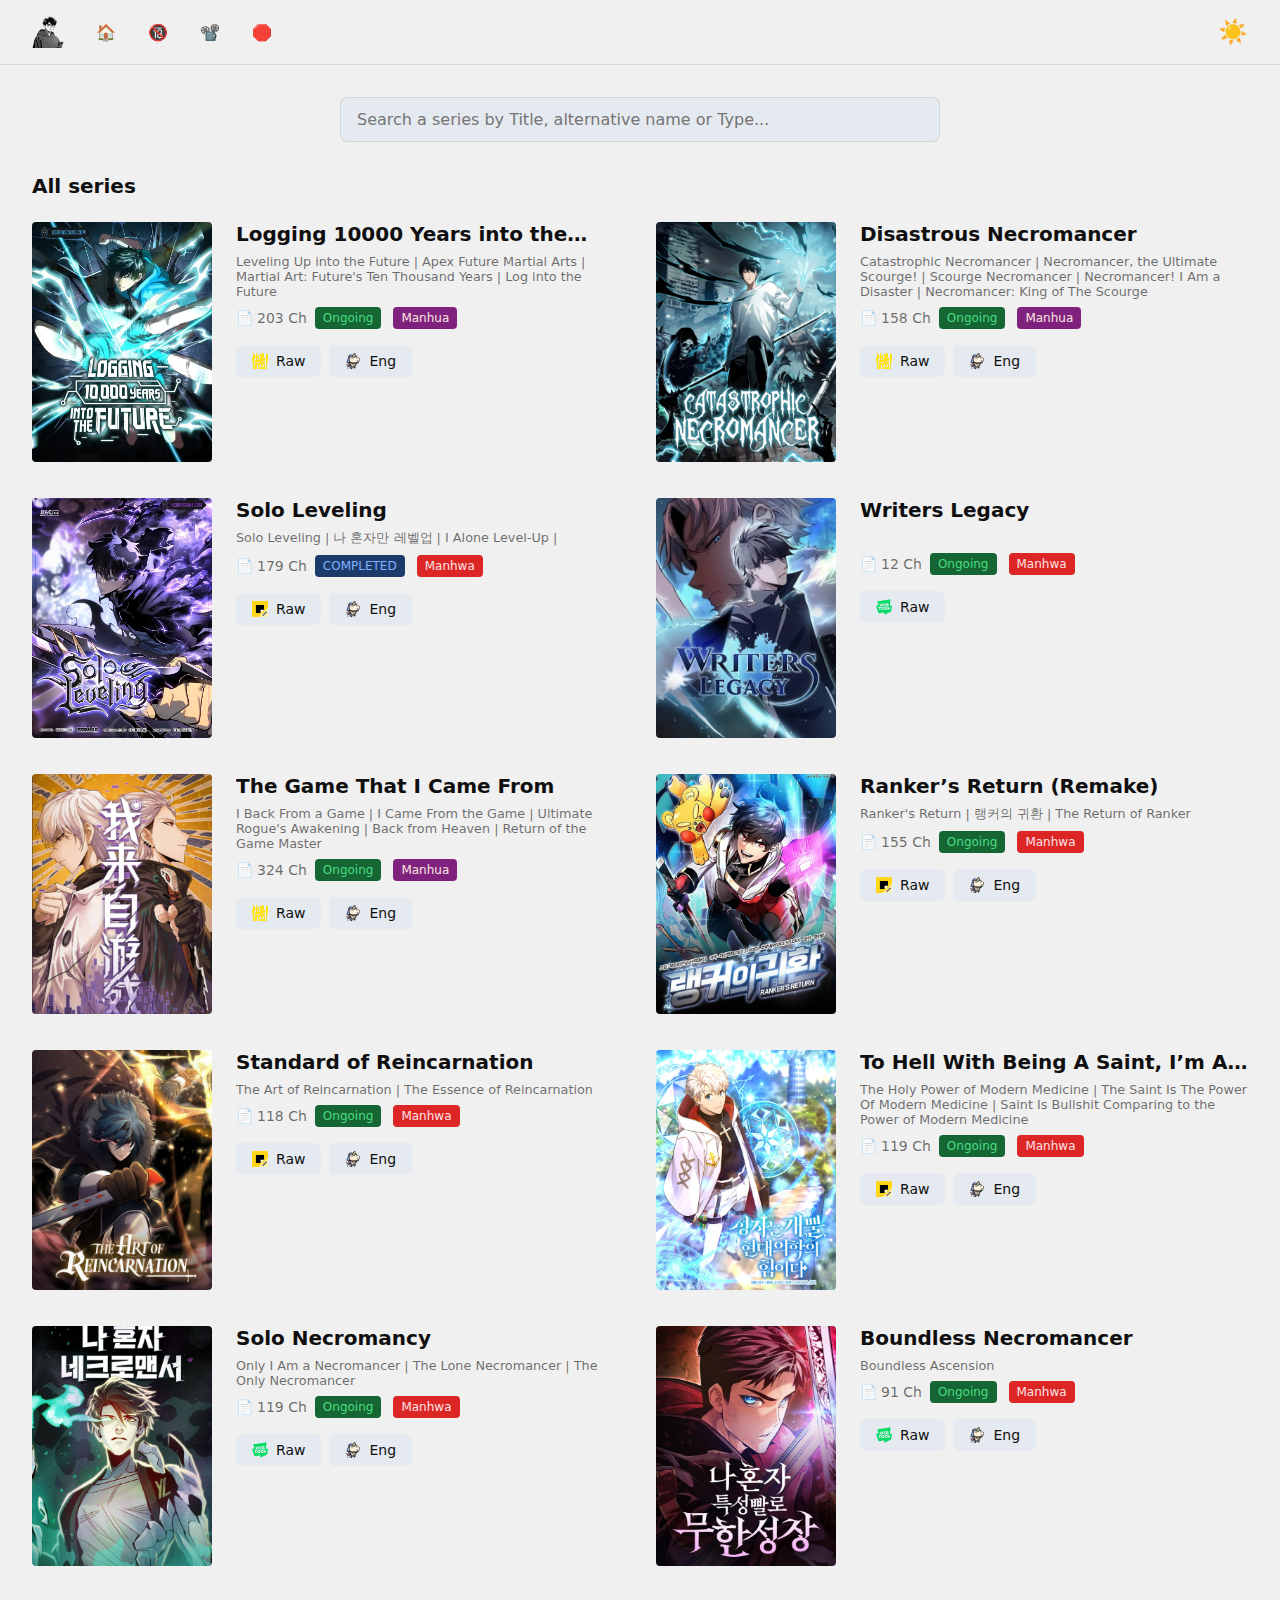
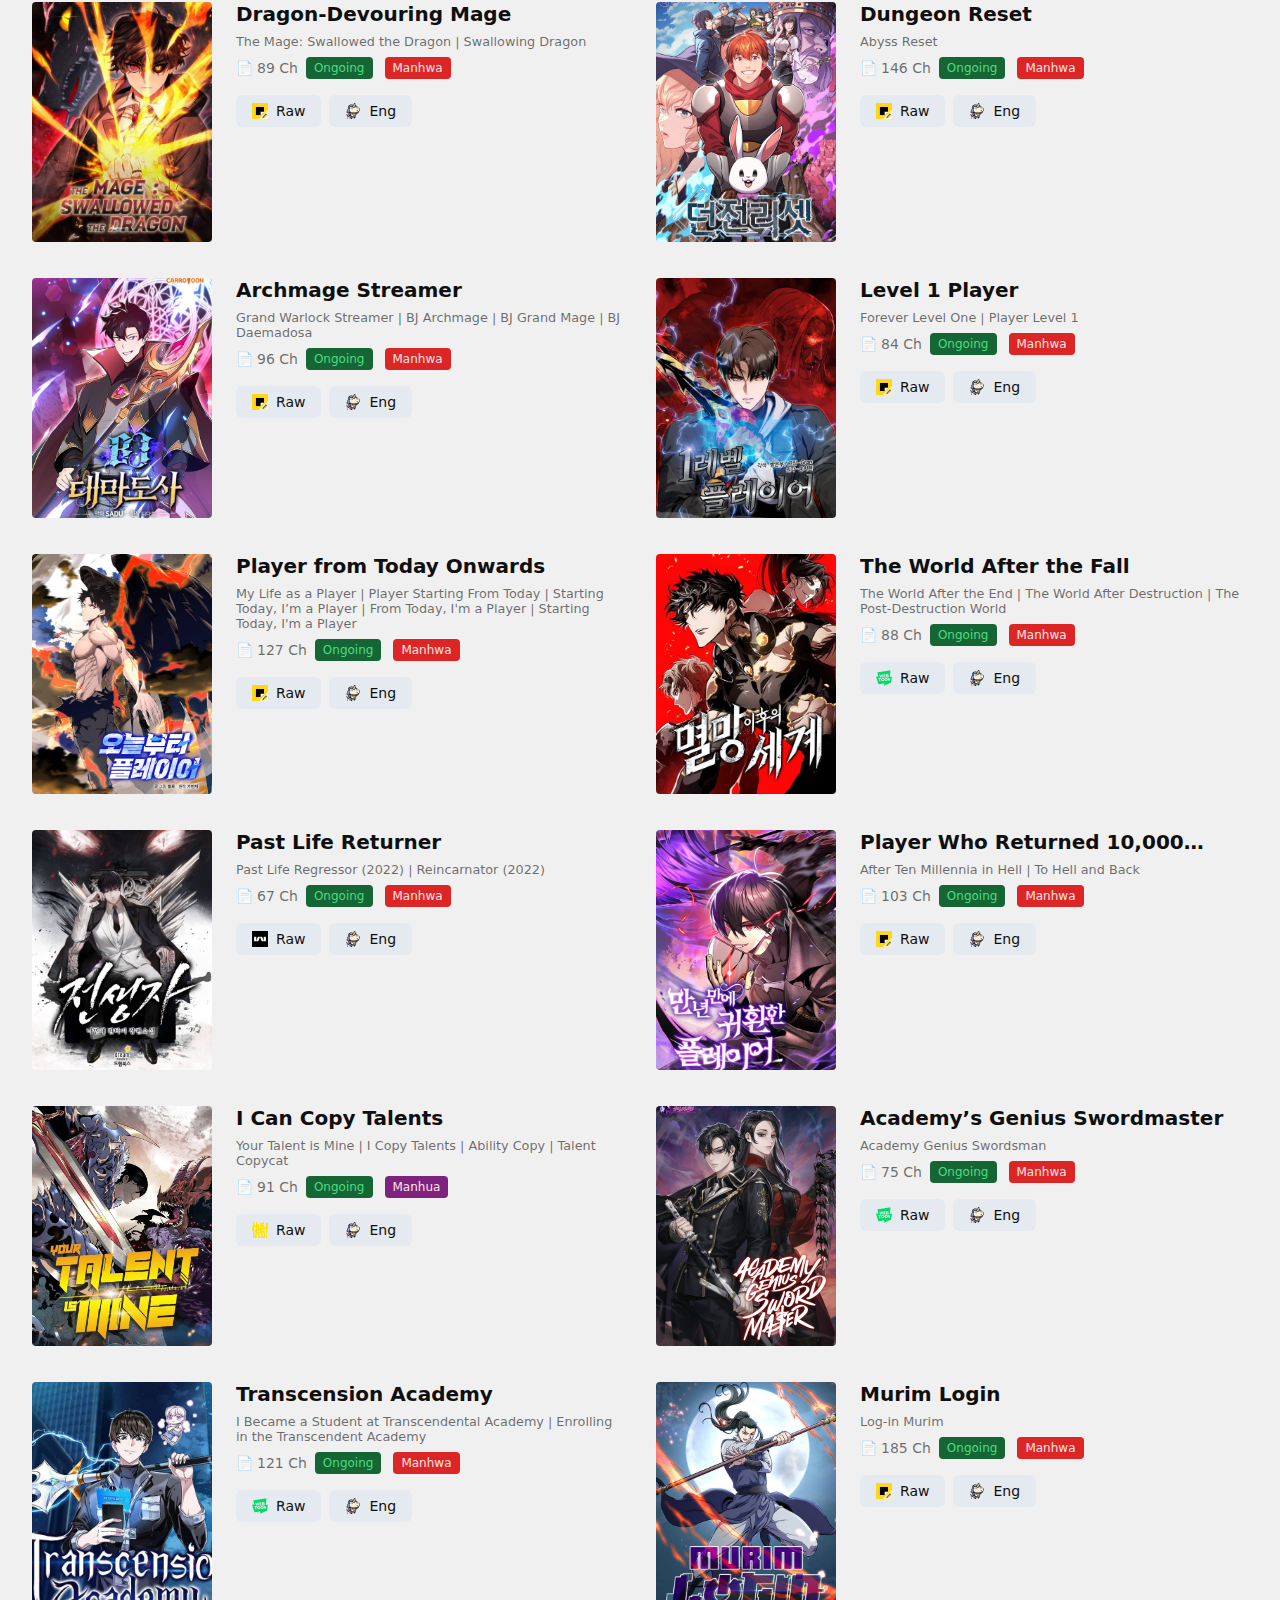
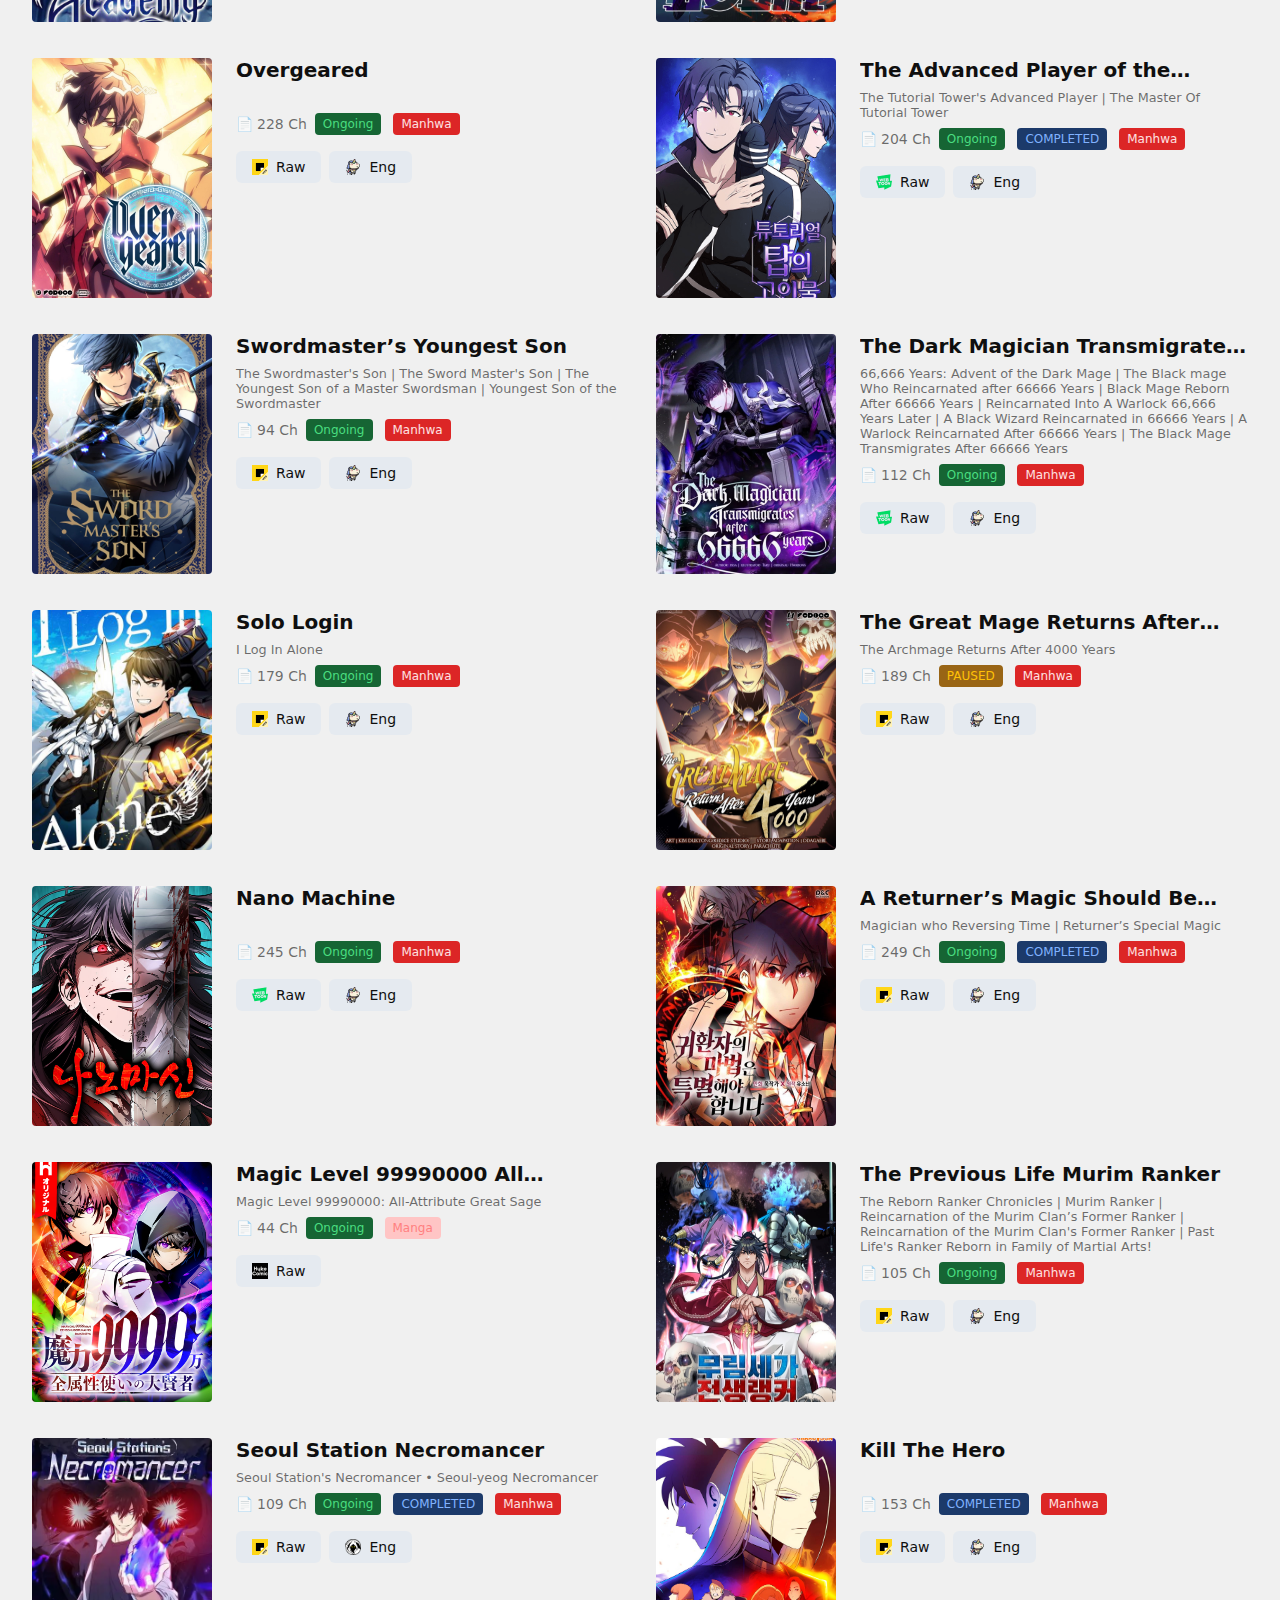
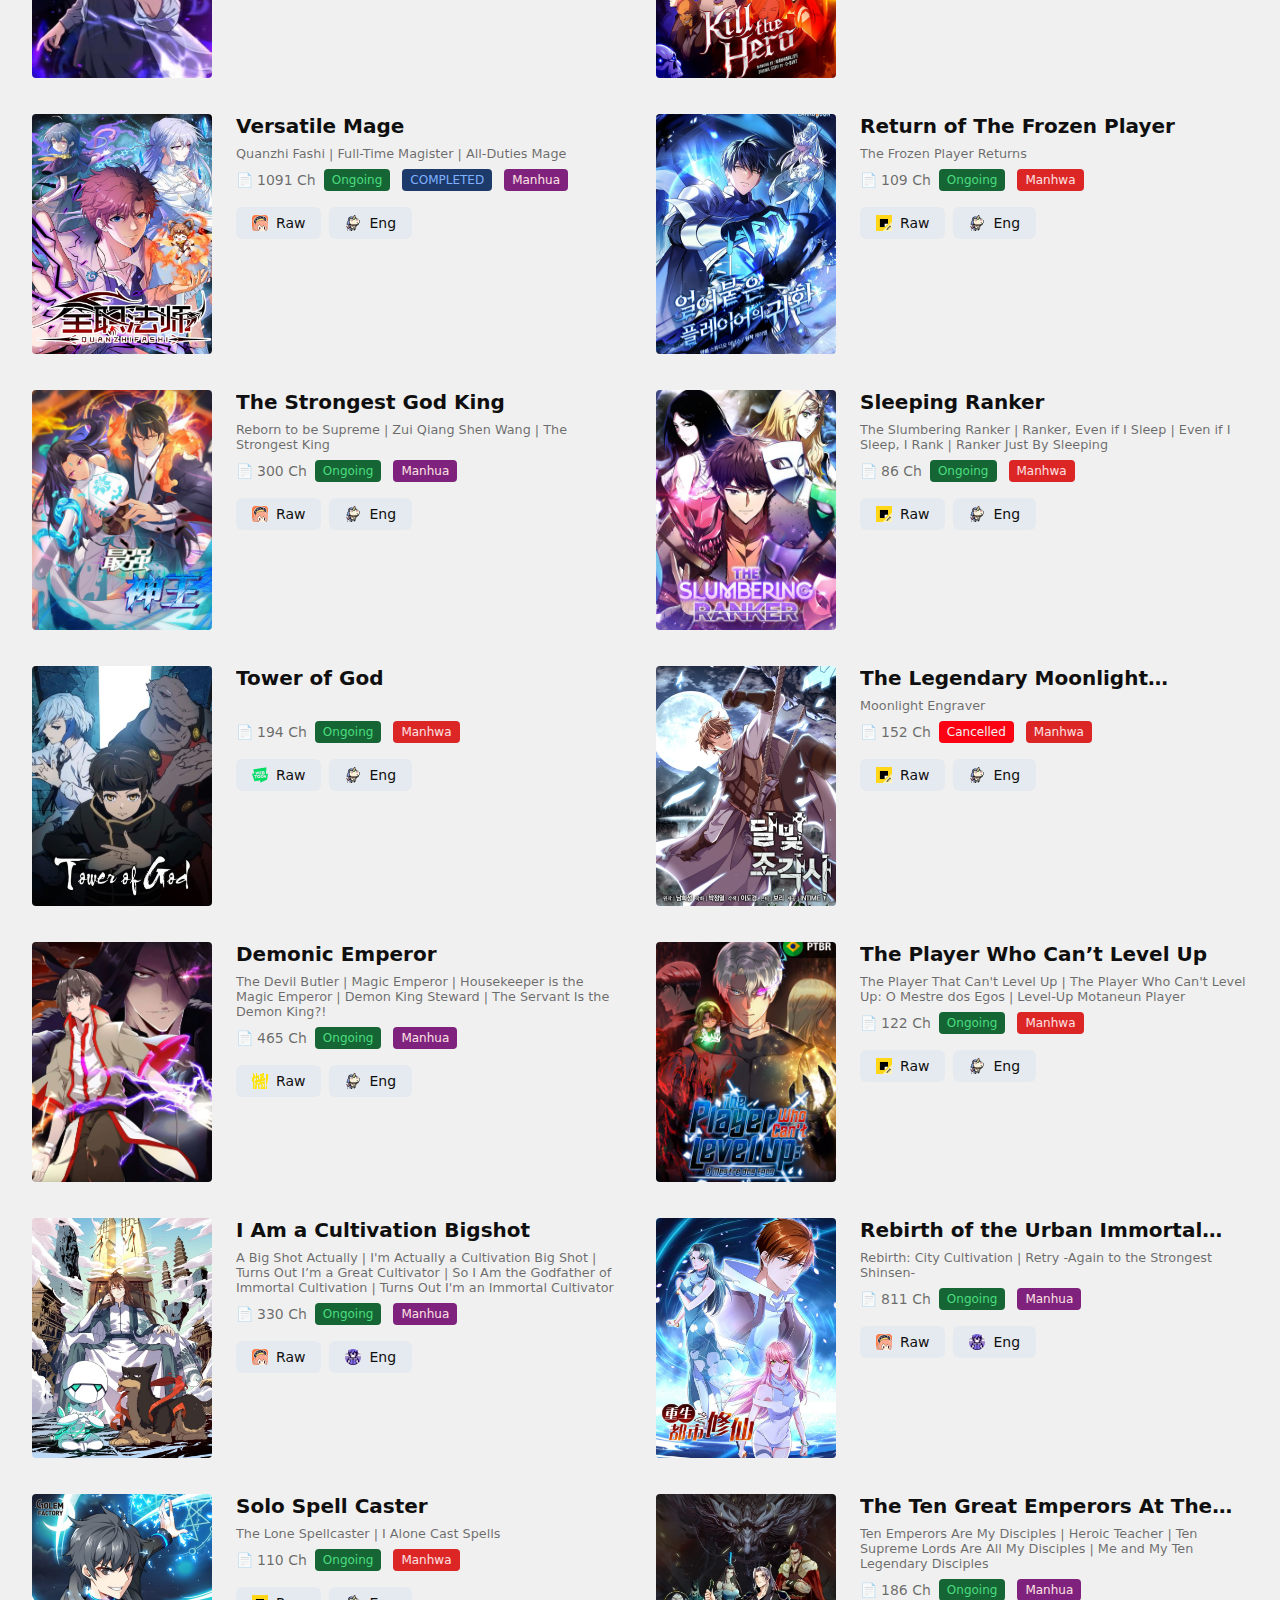
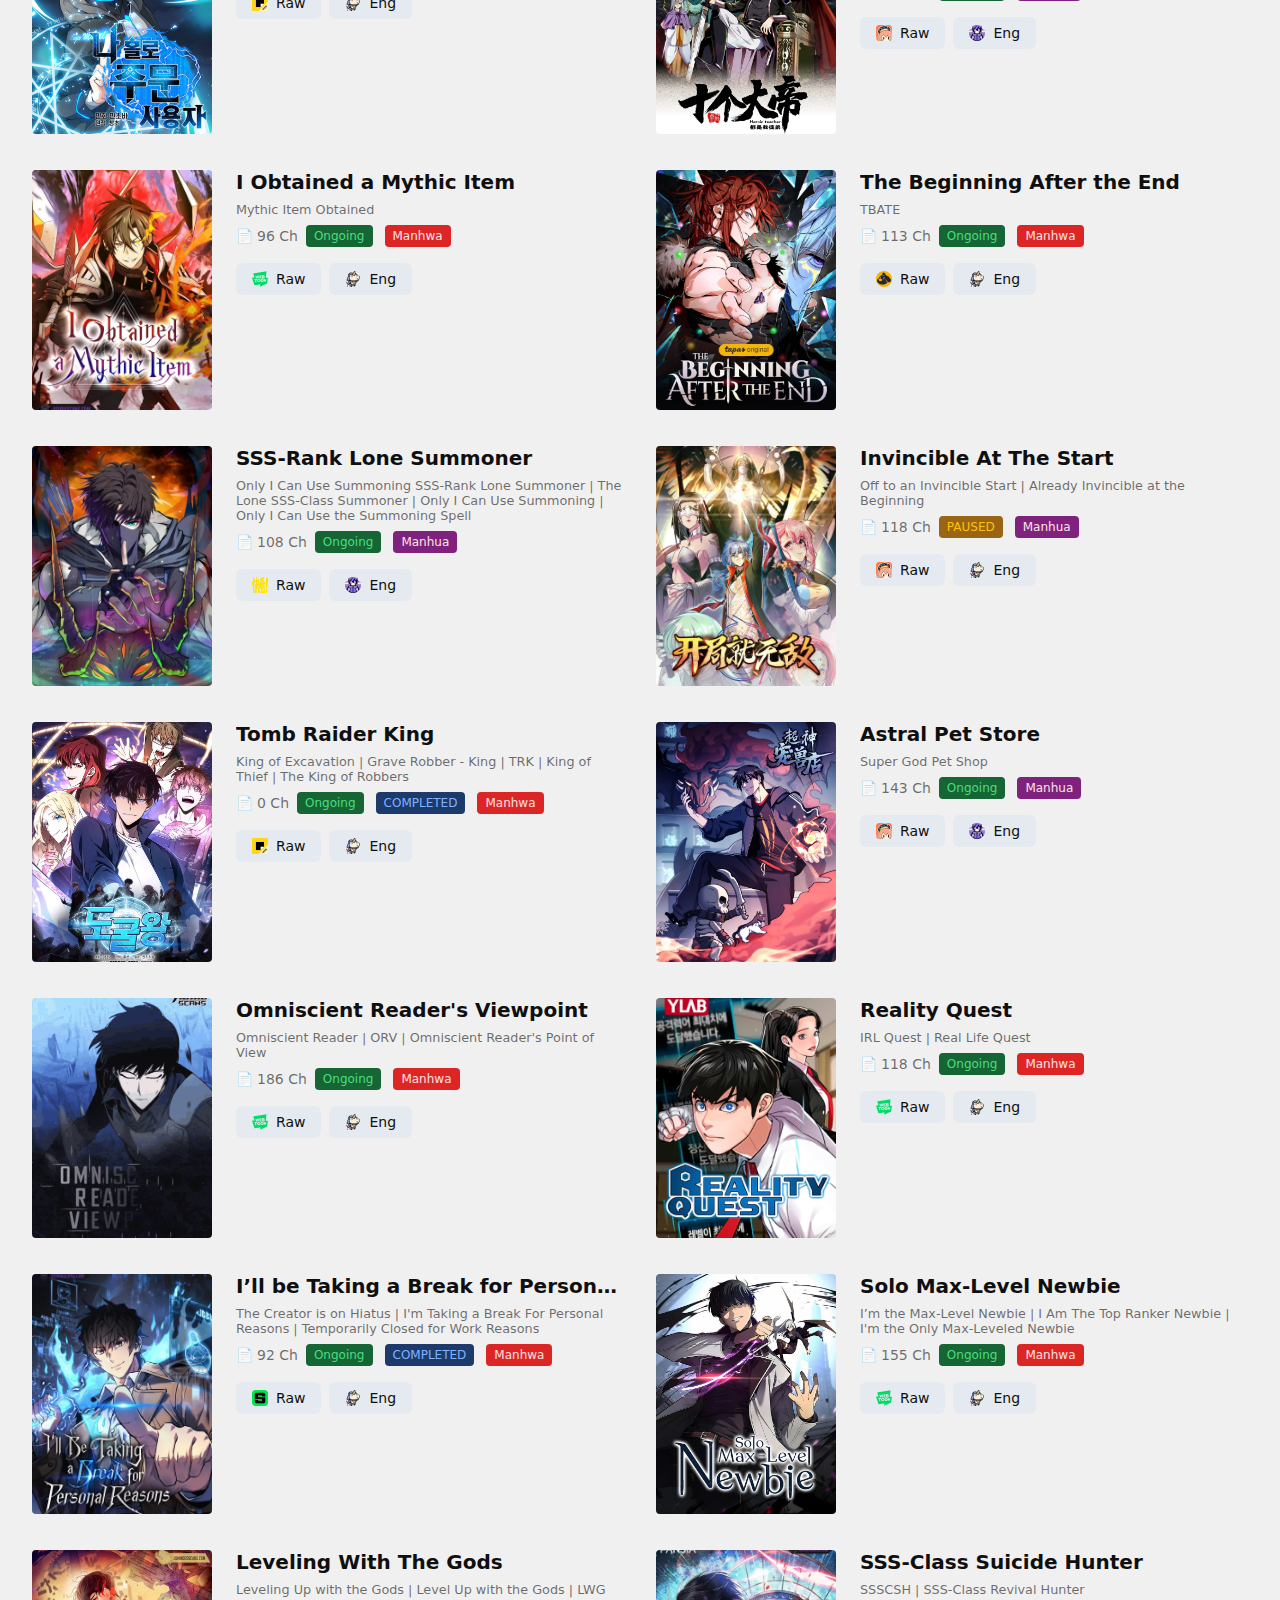
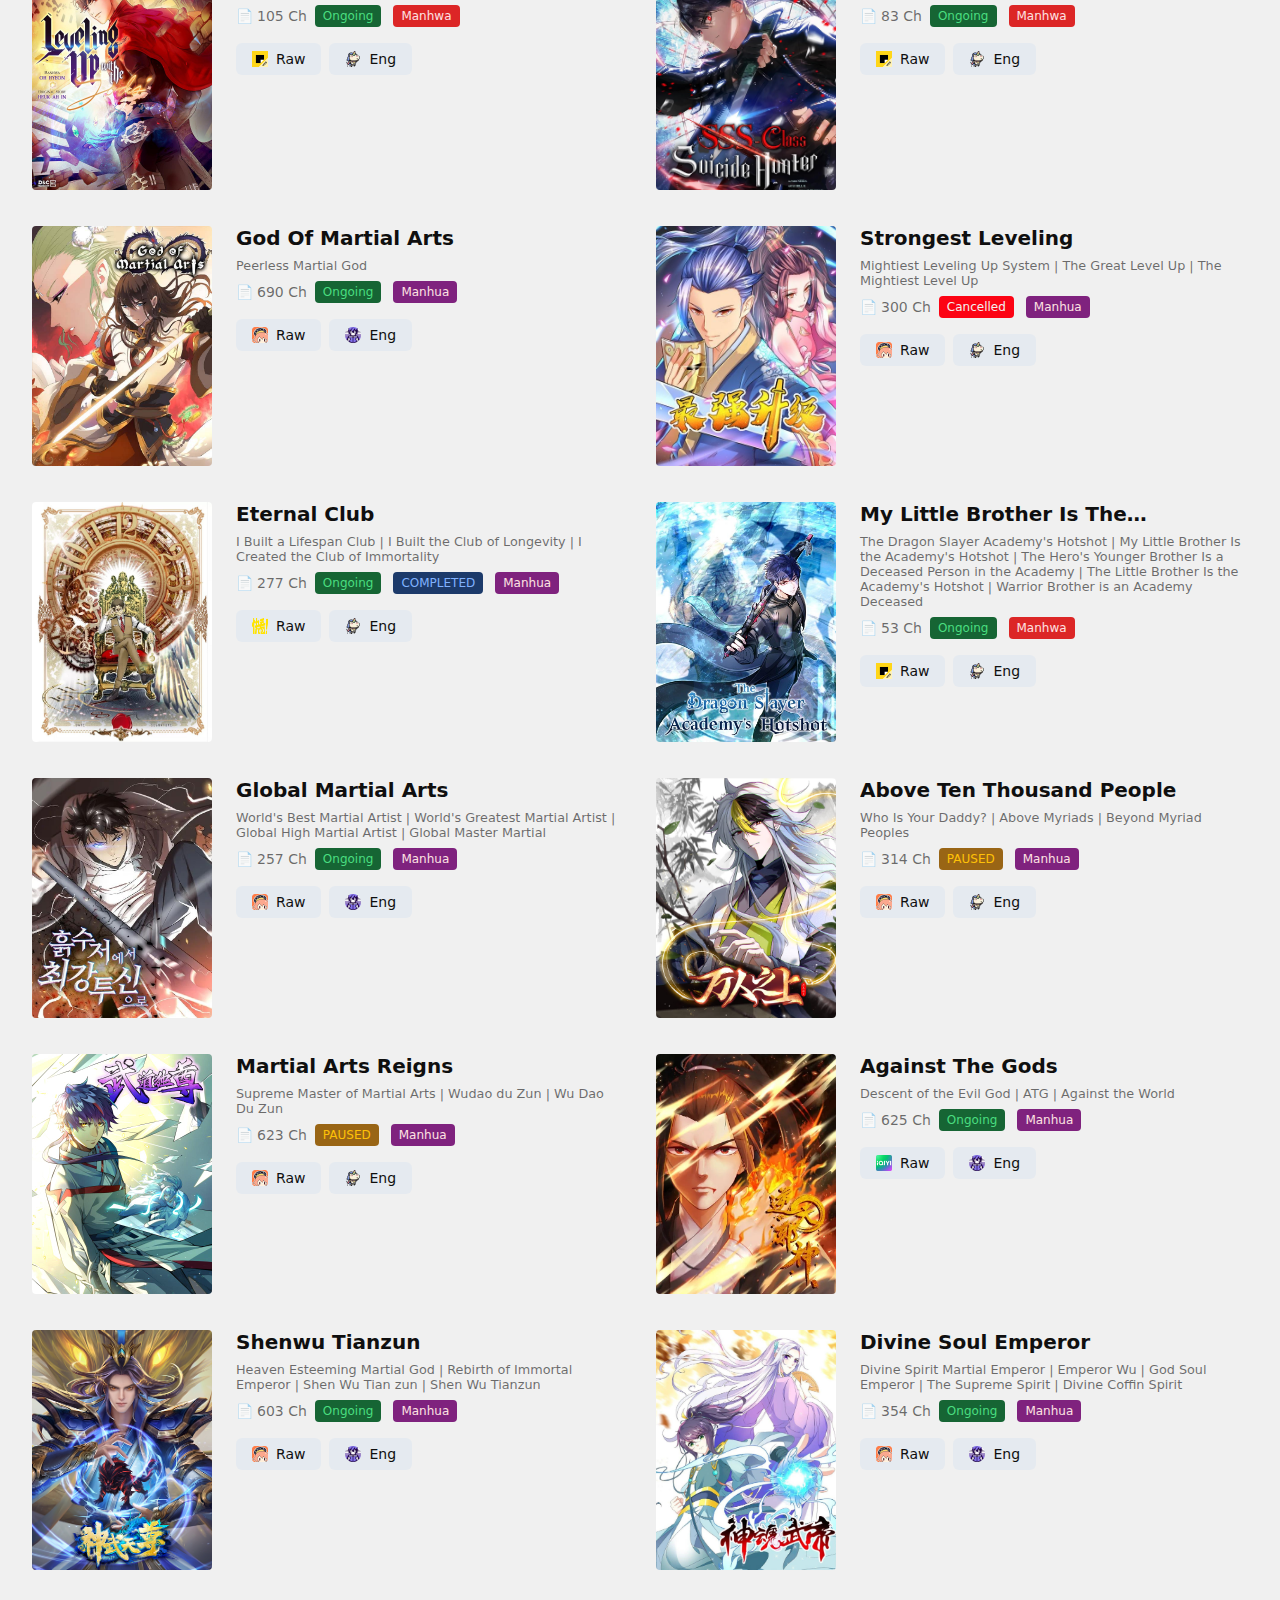
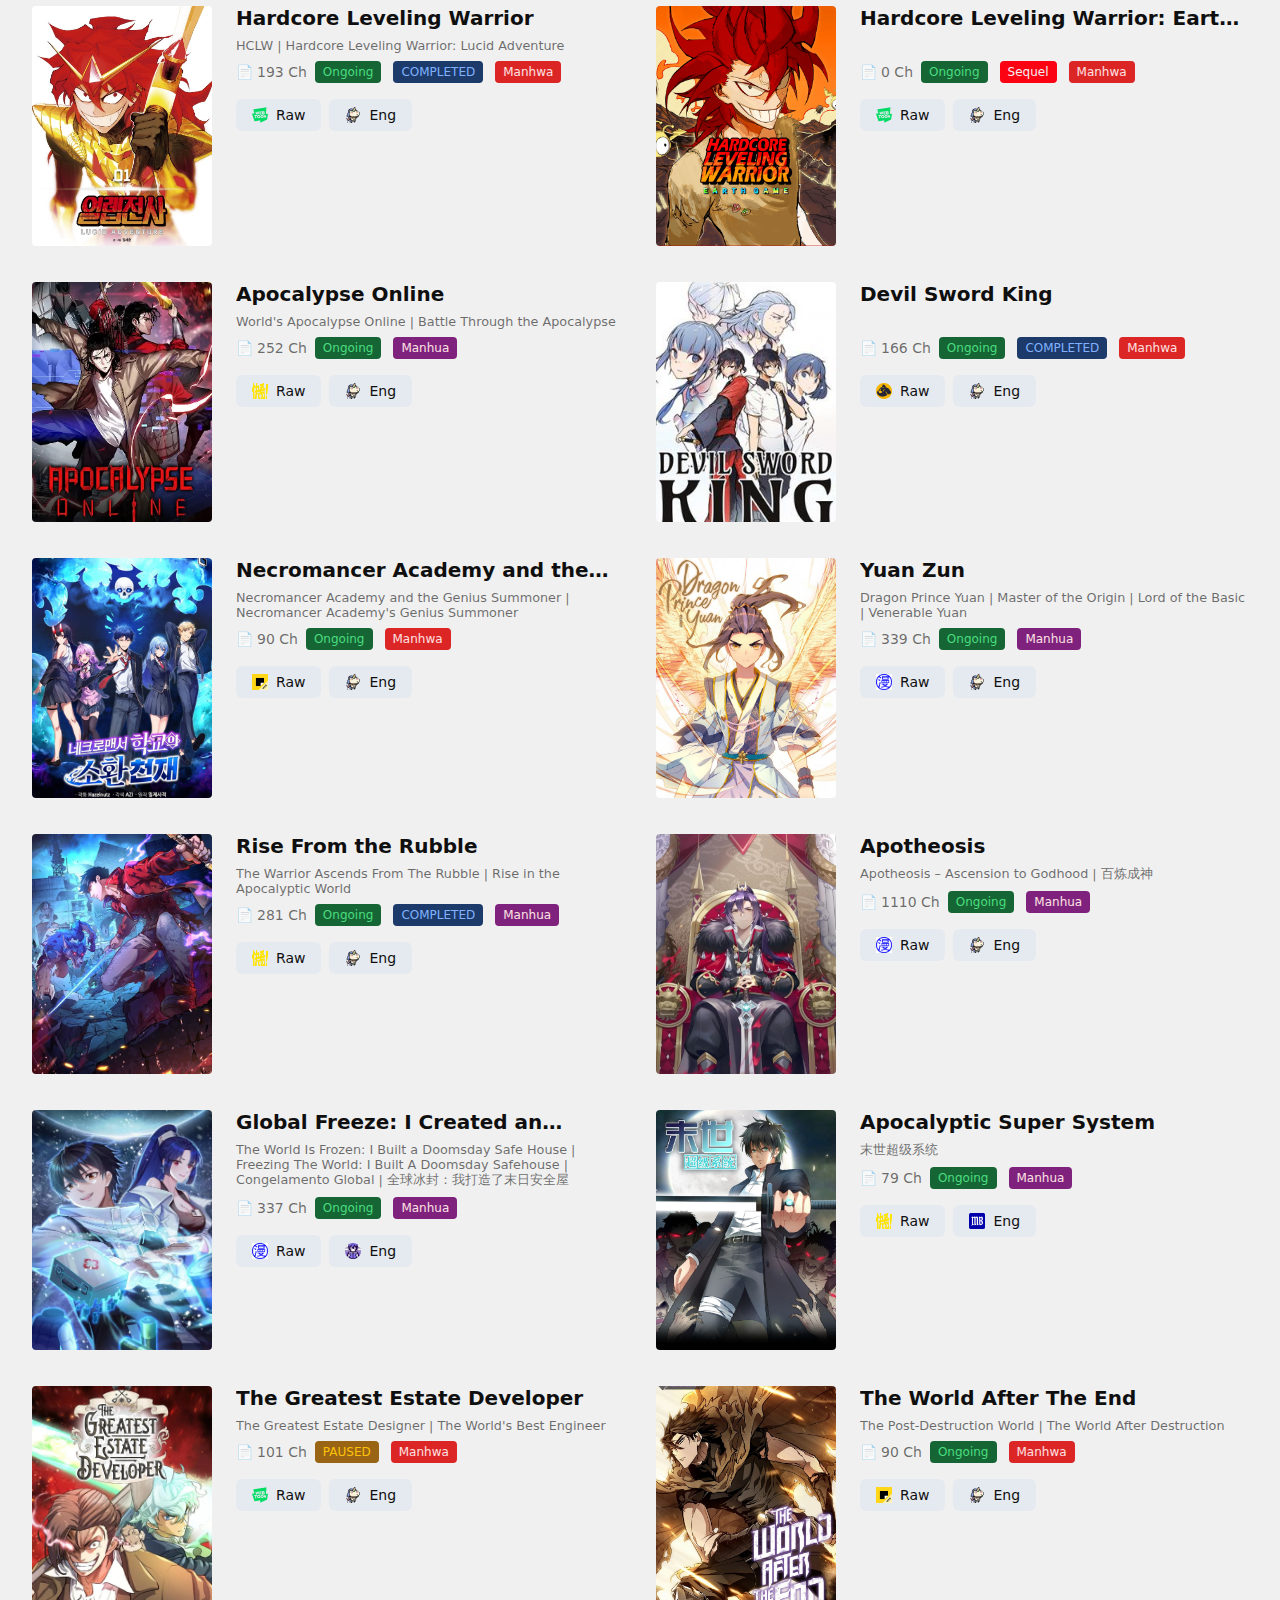
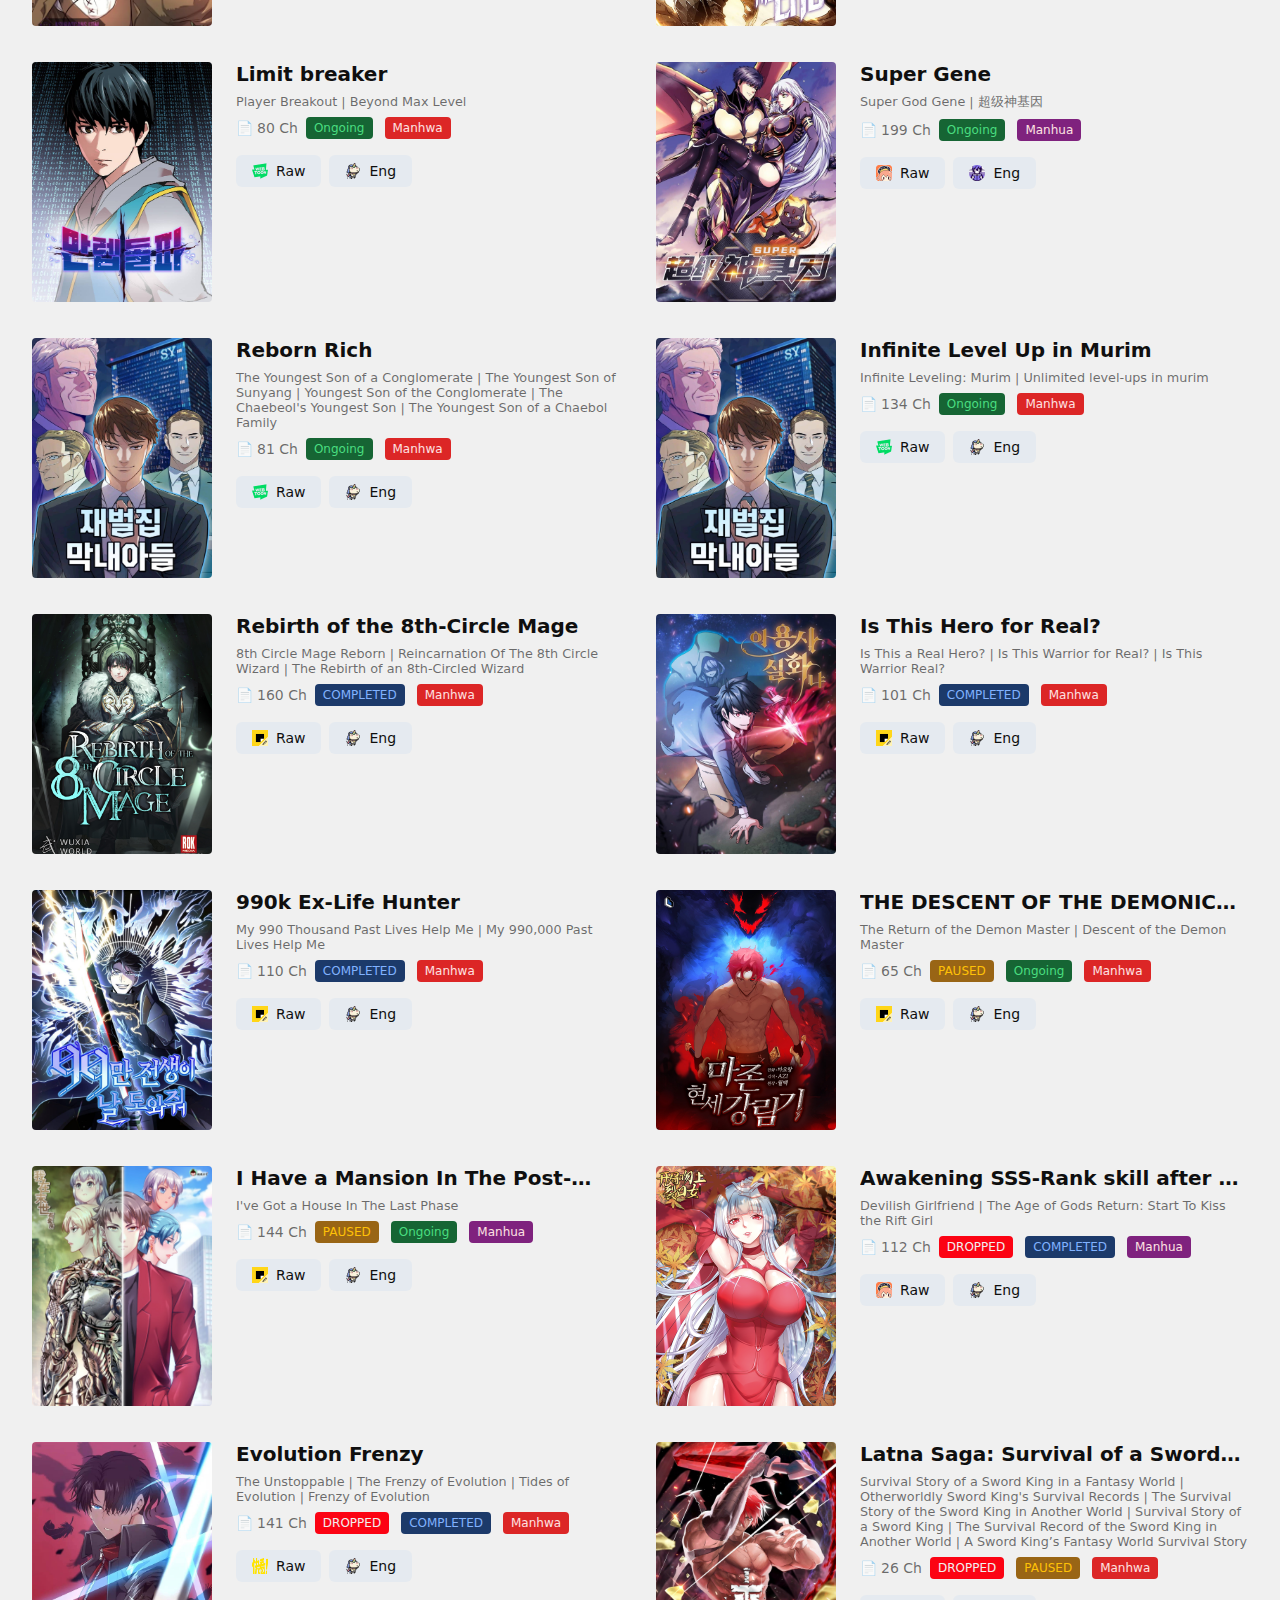
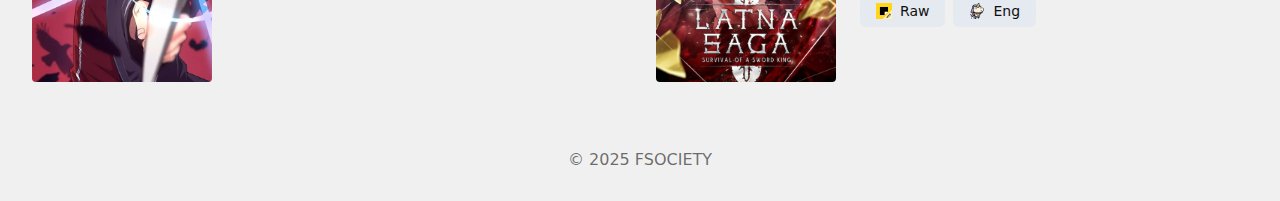
==== commit a95b1d40: "Update index.html" ====
--- a/index.html
+++ b/index.html
@@ -513,7 +513,7 @@
       {
         title: "Logging 10000 Years into the Future",
         originalTitle: "Leveling Up into the Future | Apex Future Martial Arts | Martial Art: Future's Ten Thousand Years | Log into the Future",
-        chapters: 196,
+        chapters: 203,
         statuses: ["Ongoing", "Manhua"],// Replace with [ Ongoing, PAUSED, COMPLETED, Cancelled, DROPPED | Manhwa, Manhua, Manga ]
         image: "img/cover/Logging-10000-Years-into-the-Future.webp", // Replace with your image URL
         RawLink: "https://www.kuaikanmanhua.com/web/topic/17161/", // Replace with your RAW URL
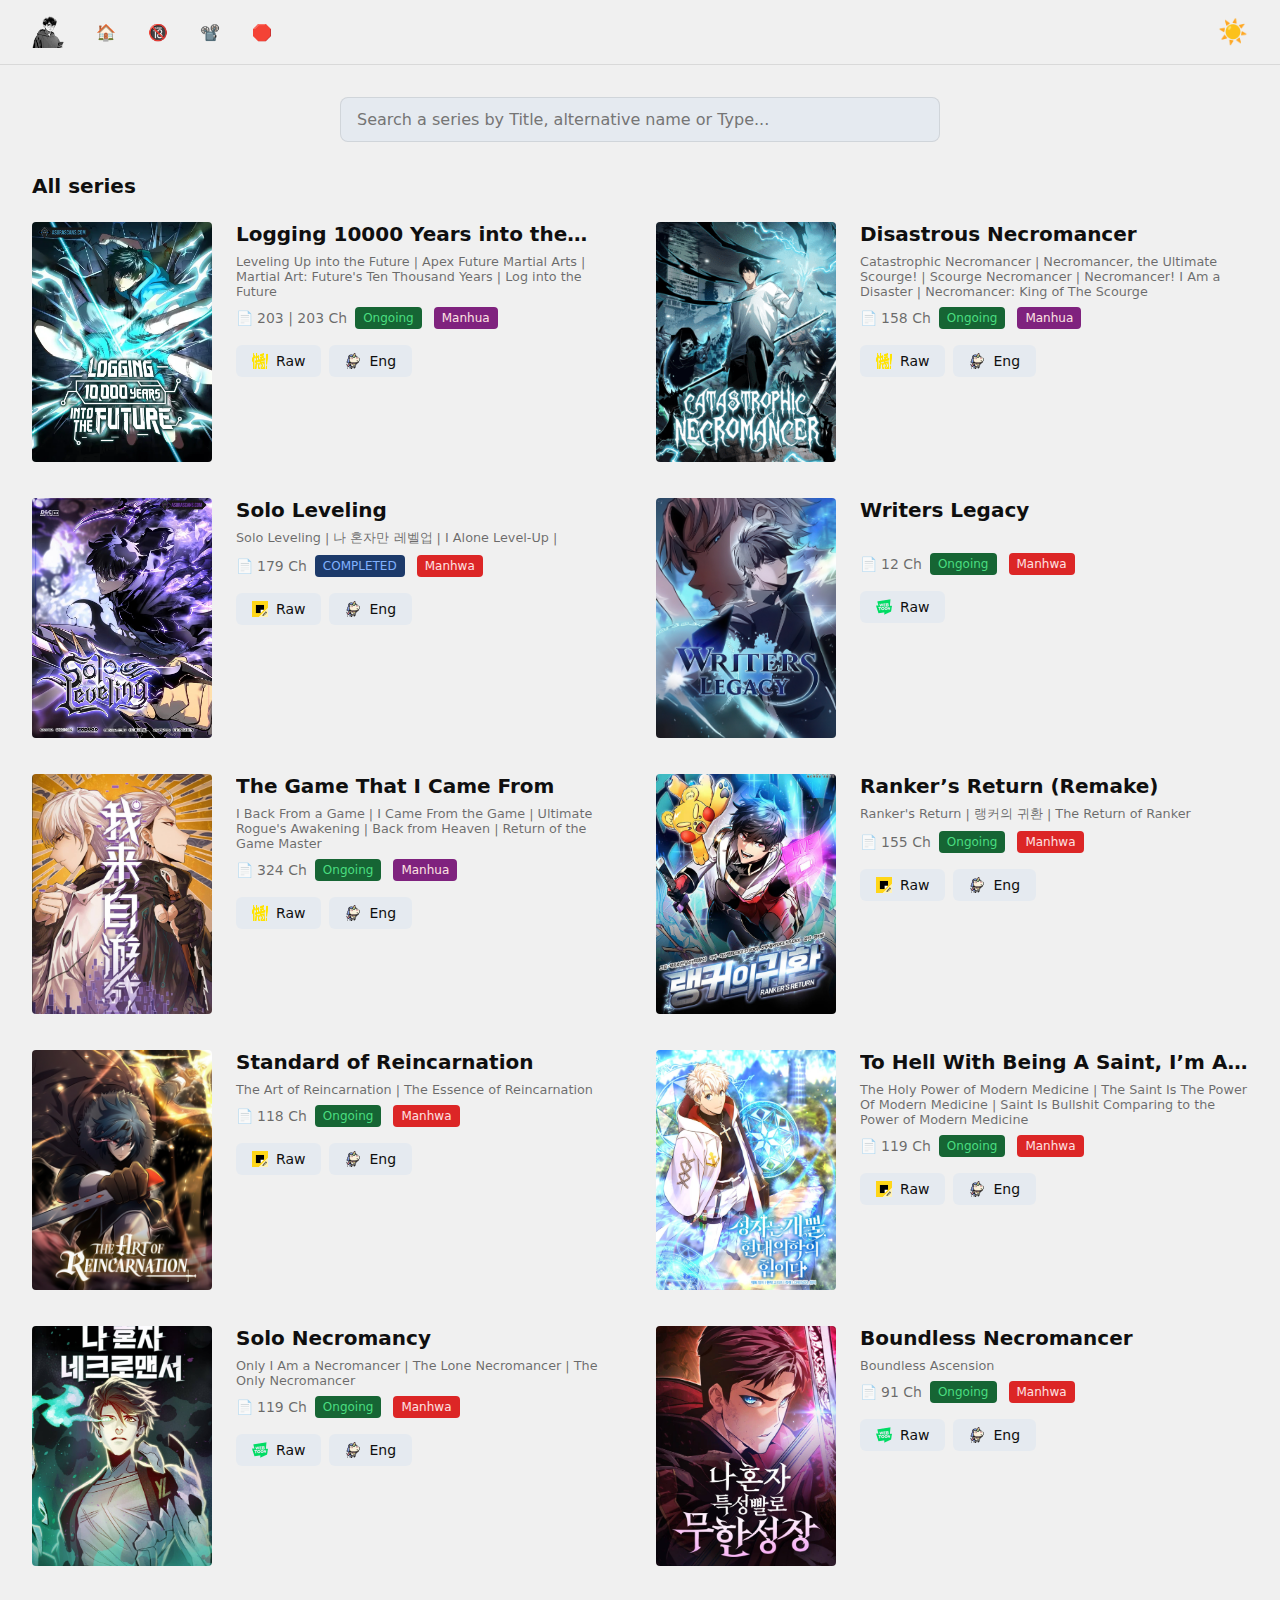
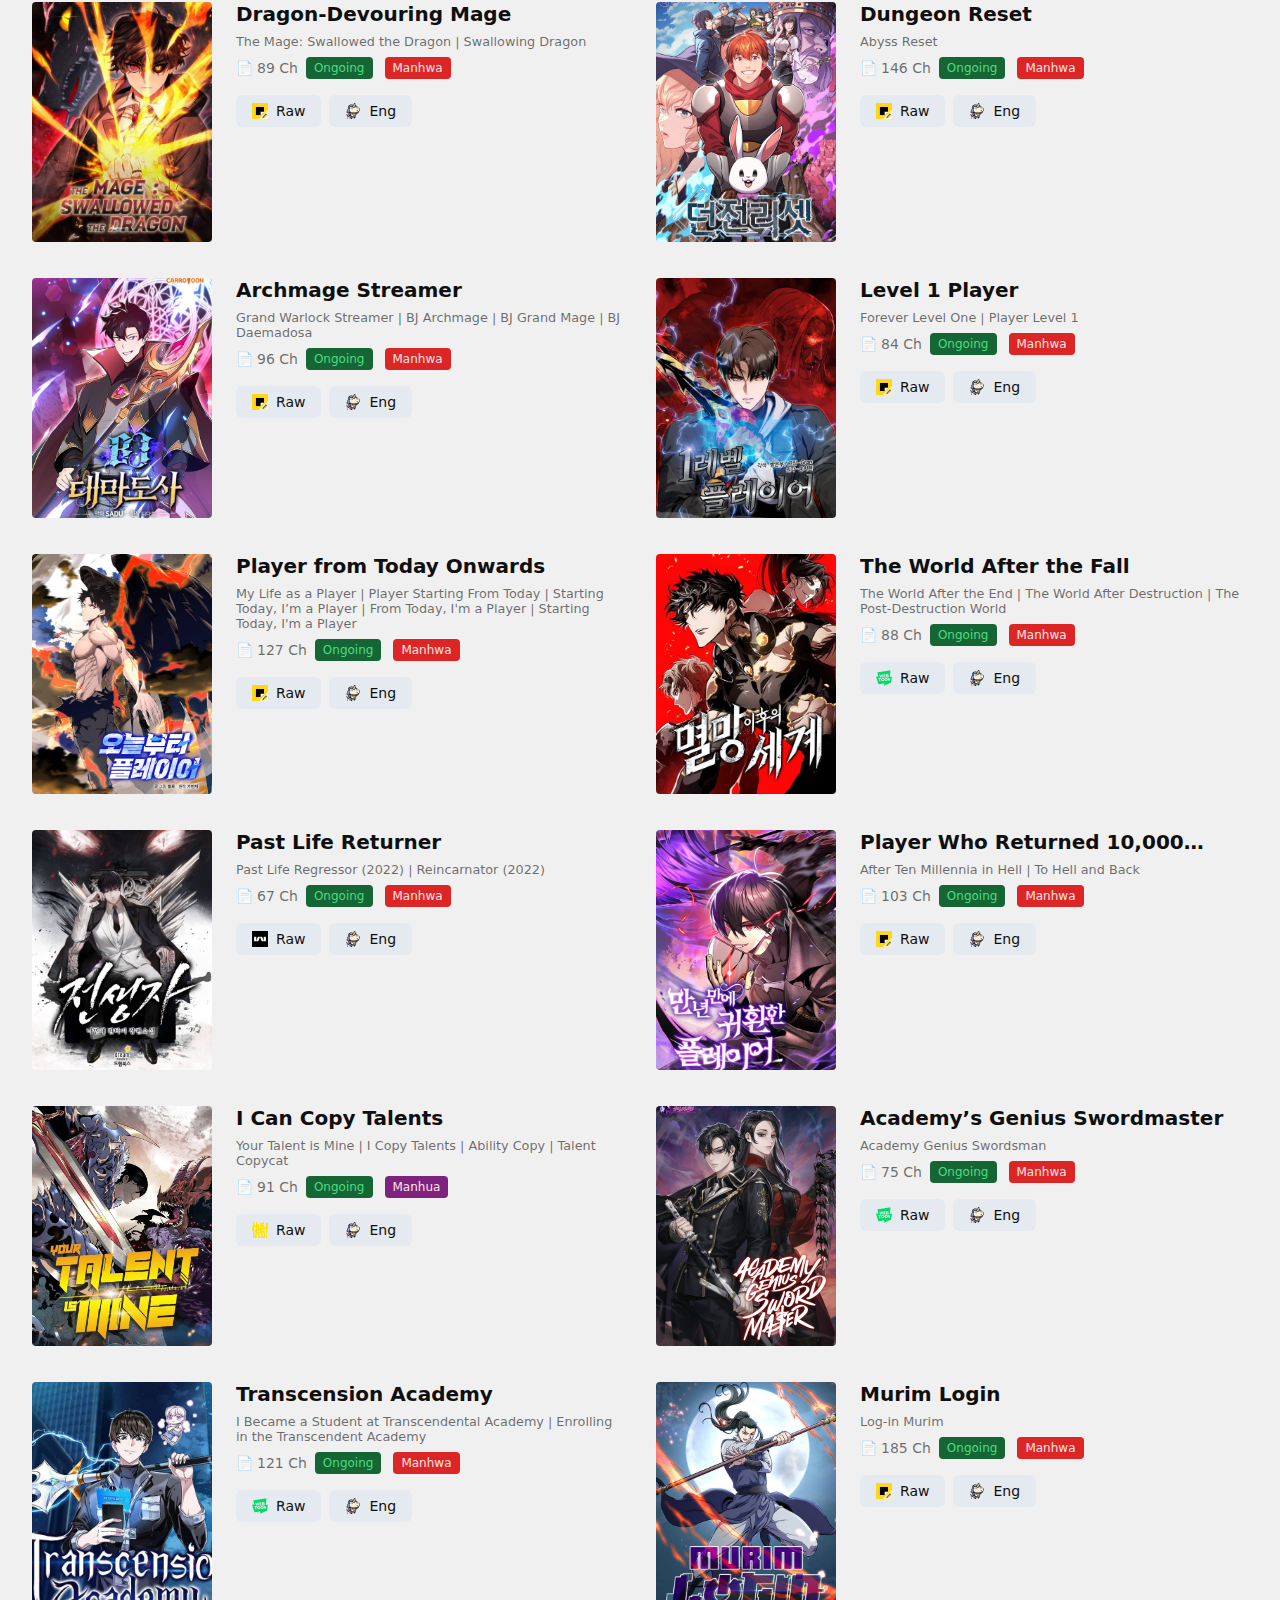
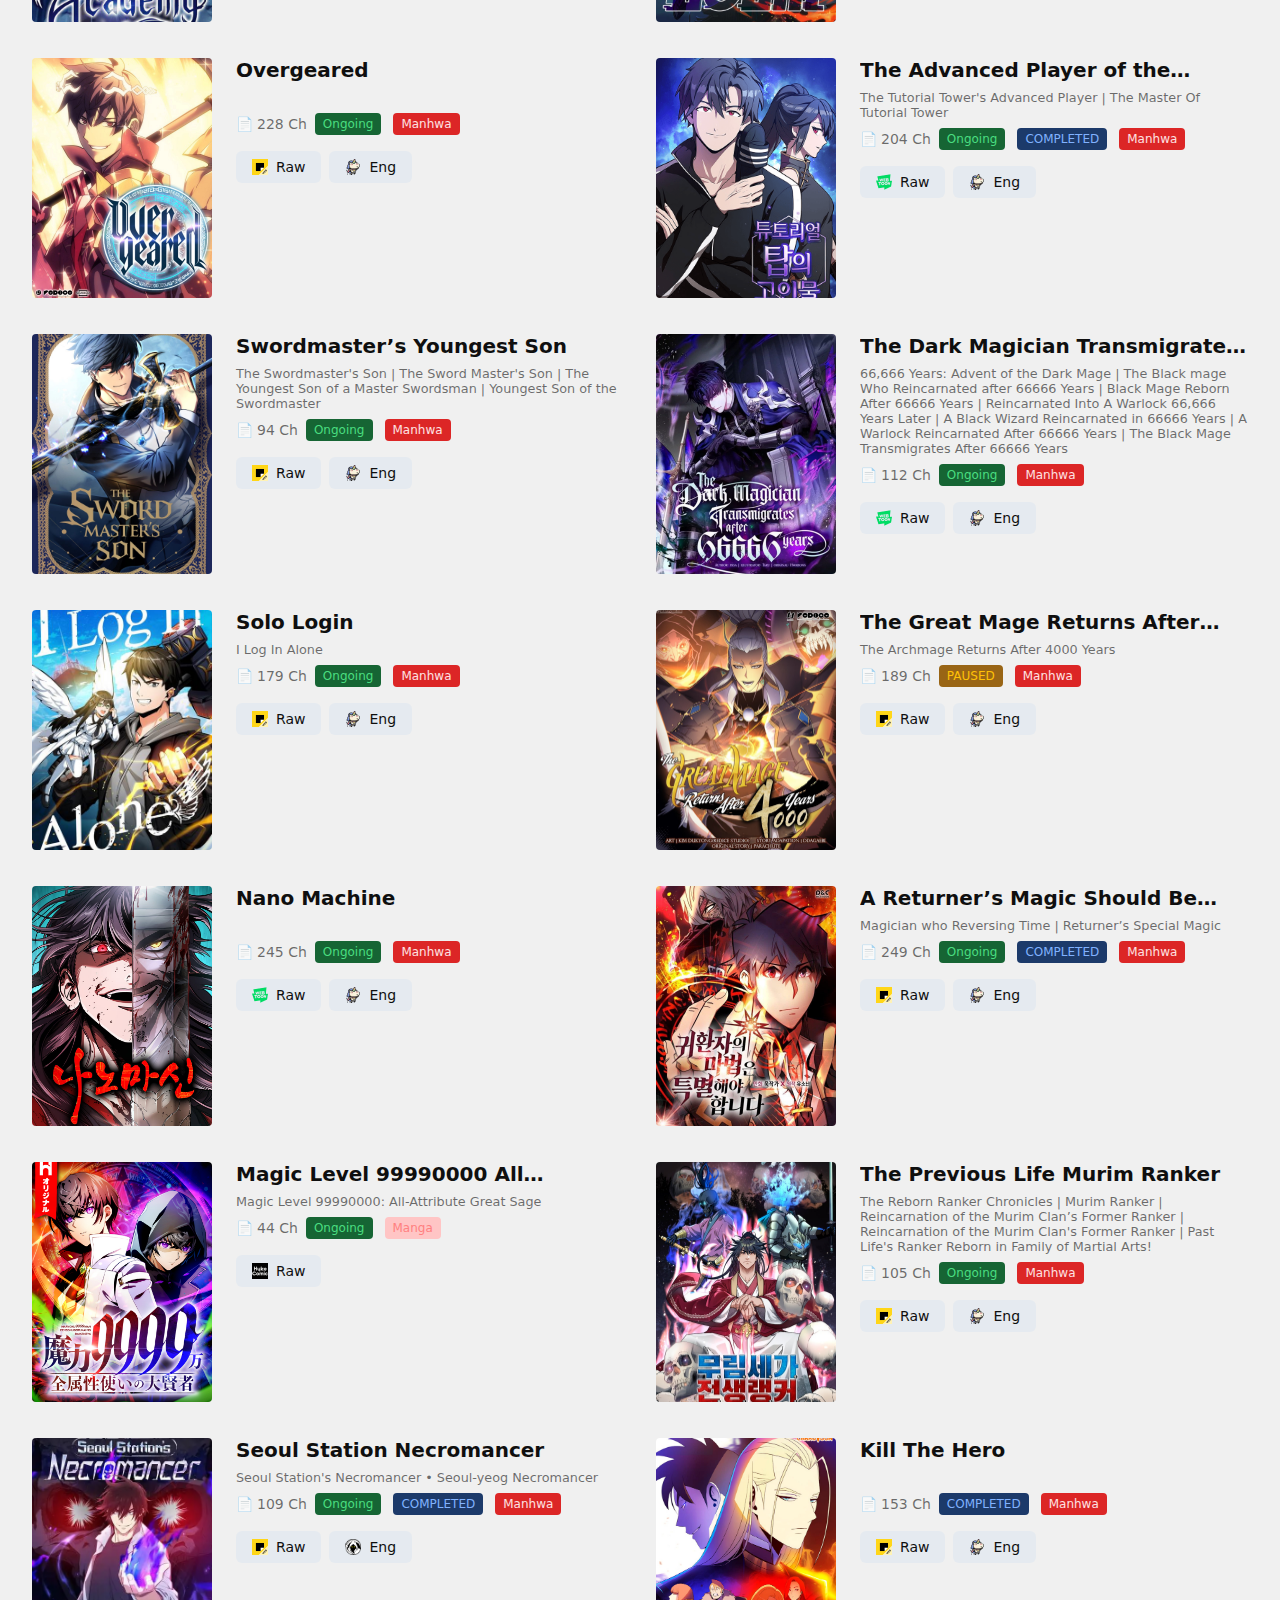
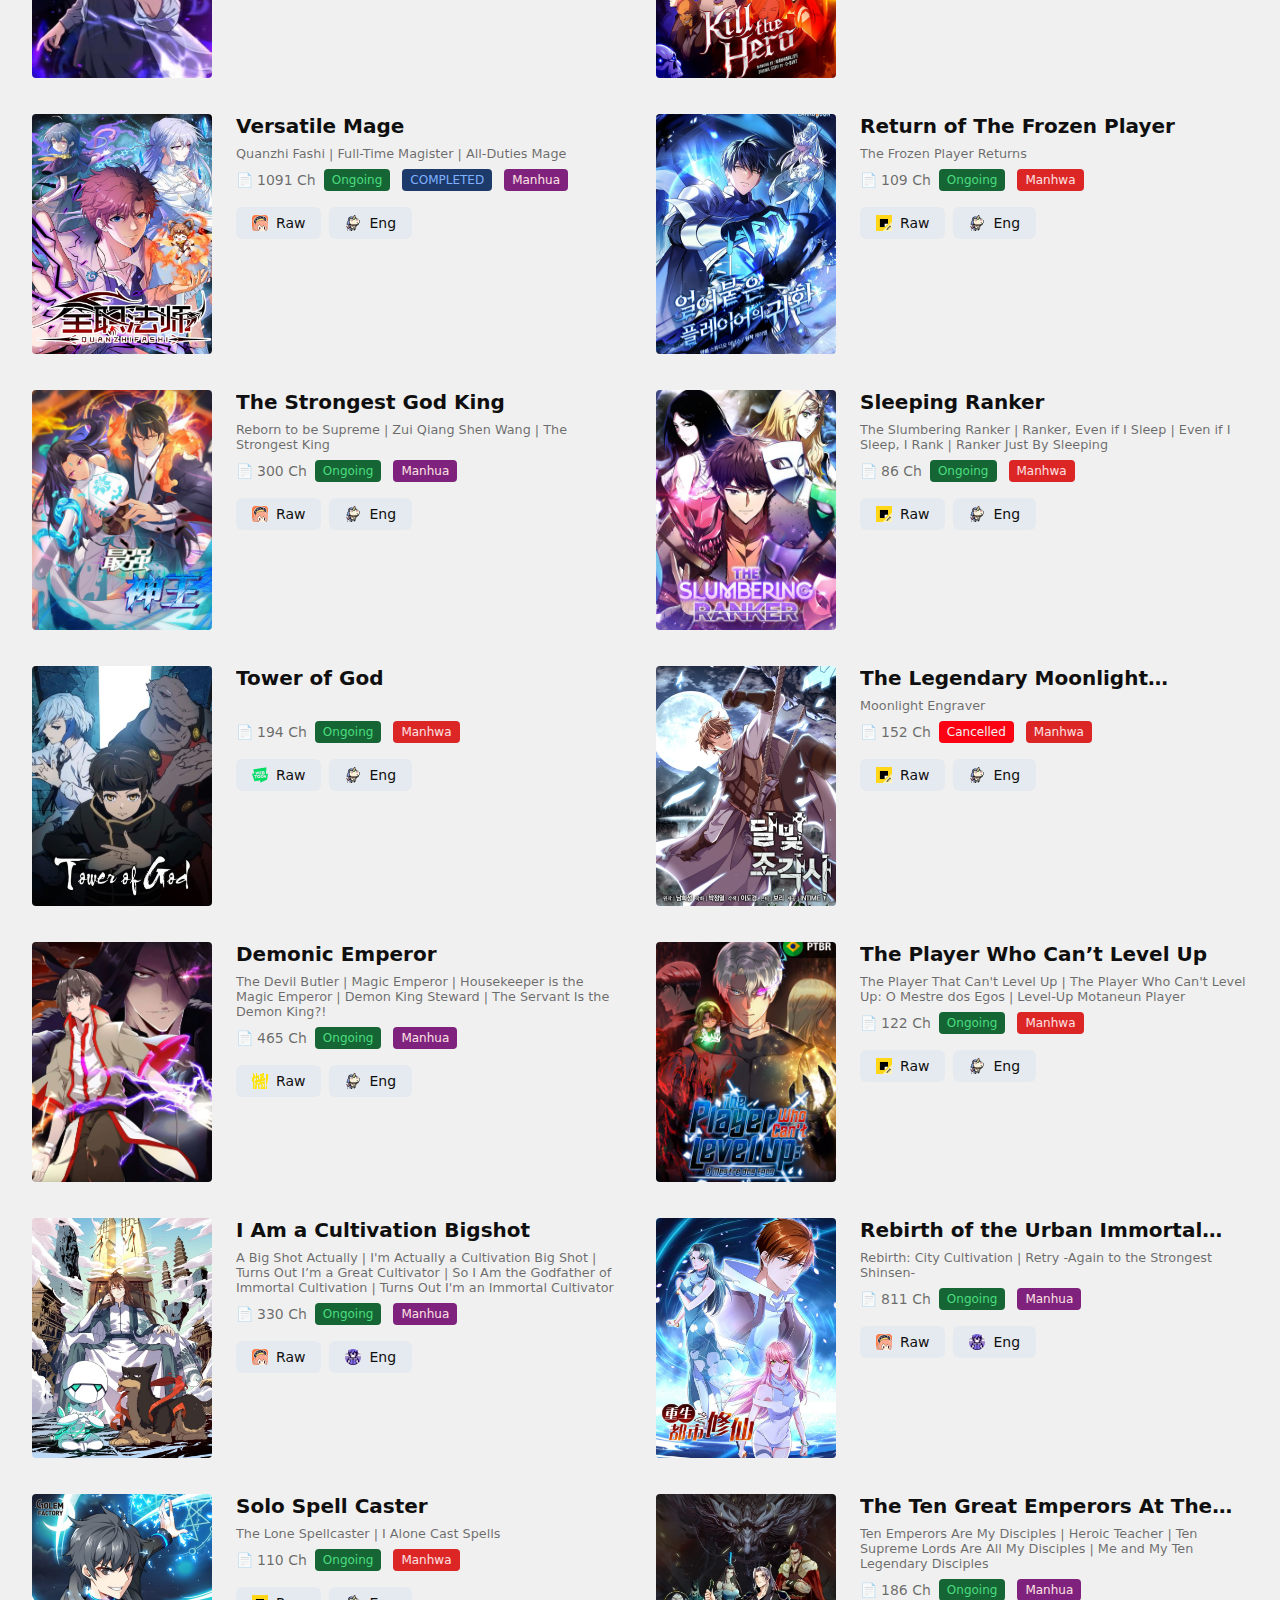
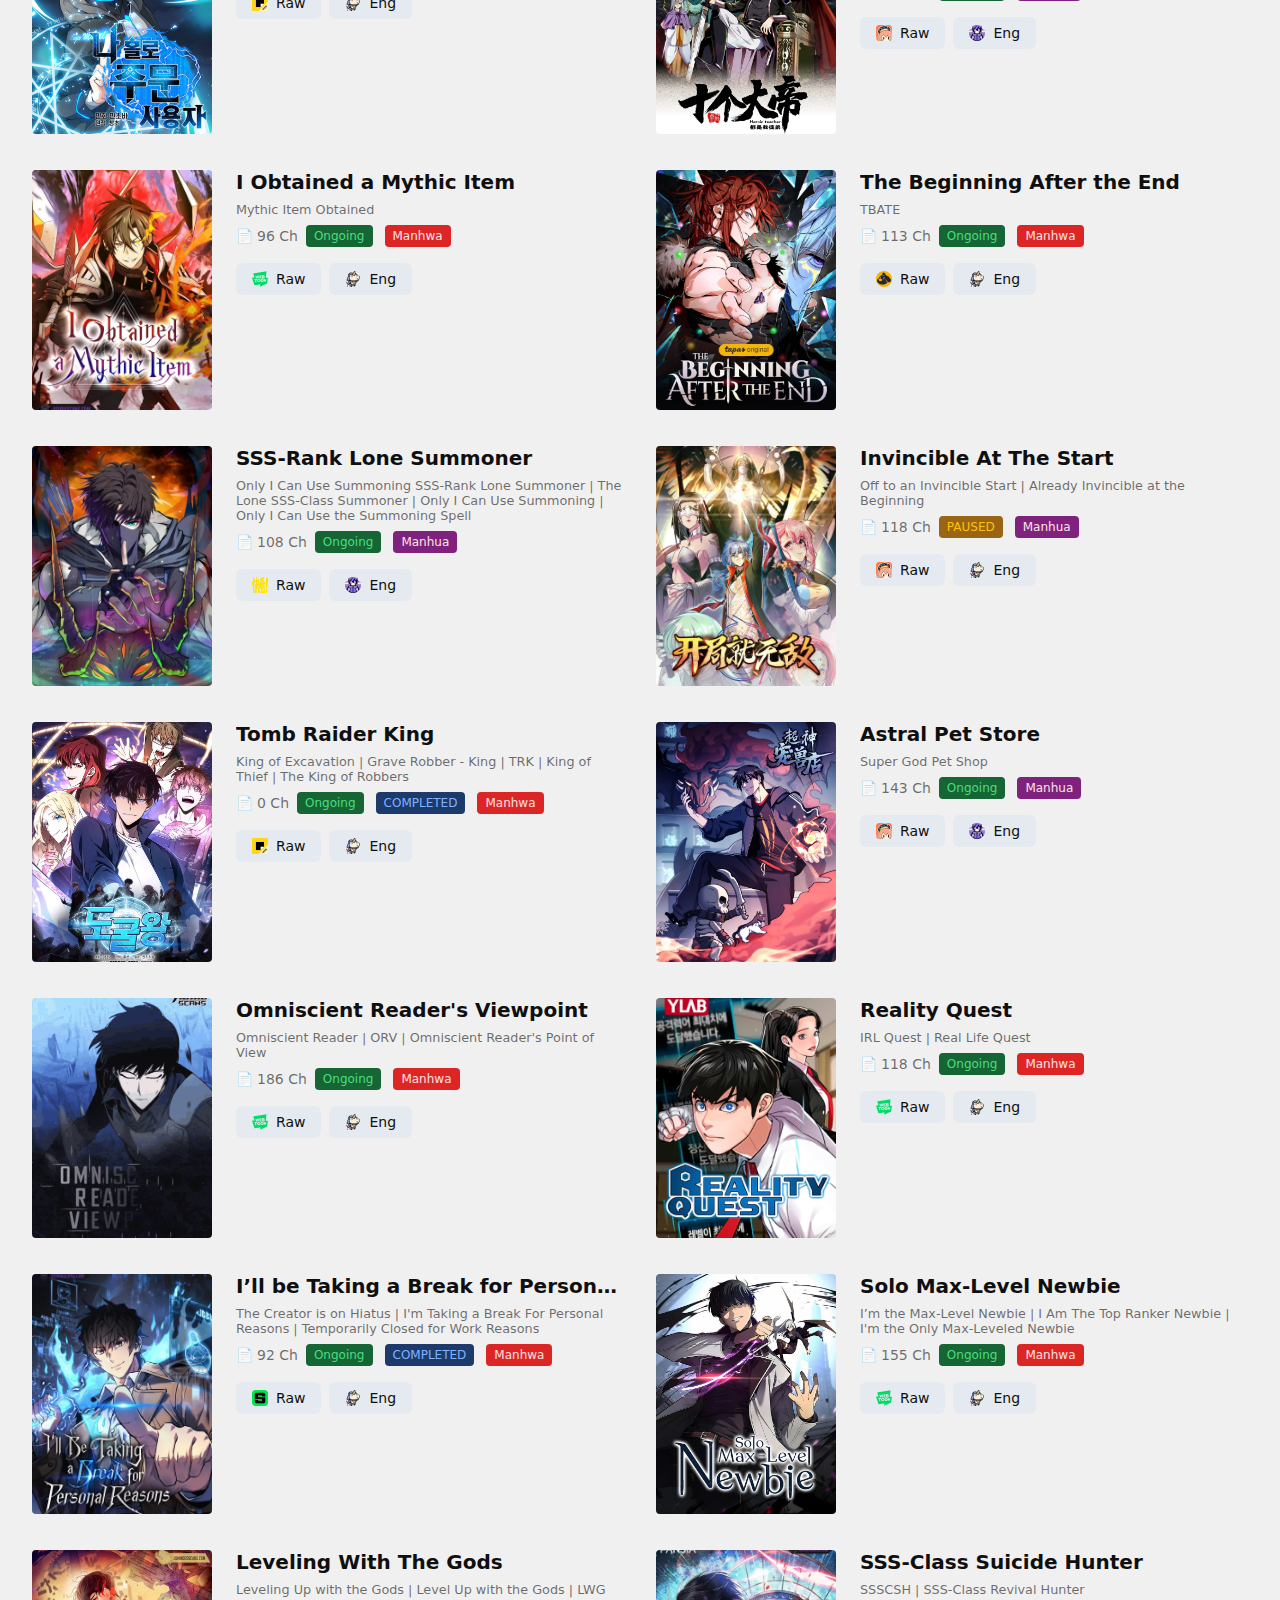
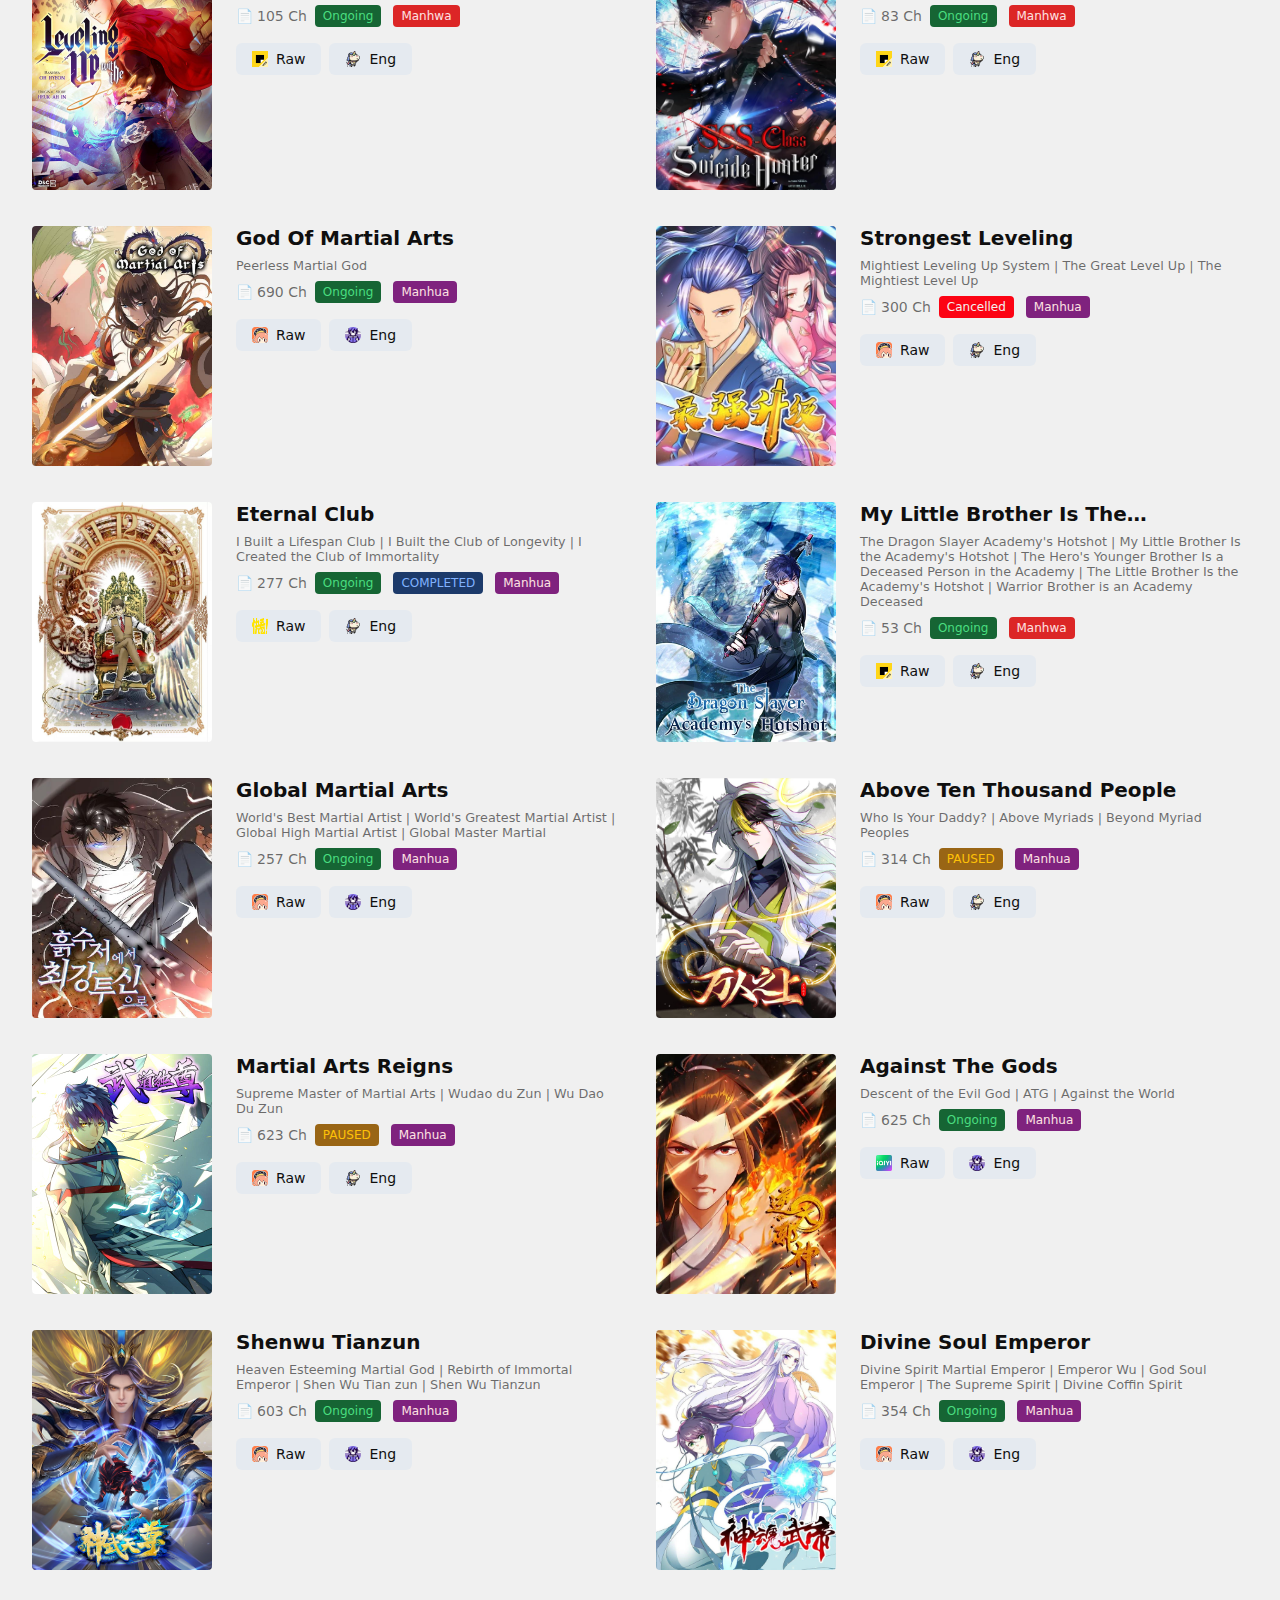
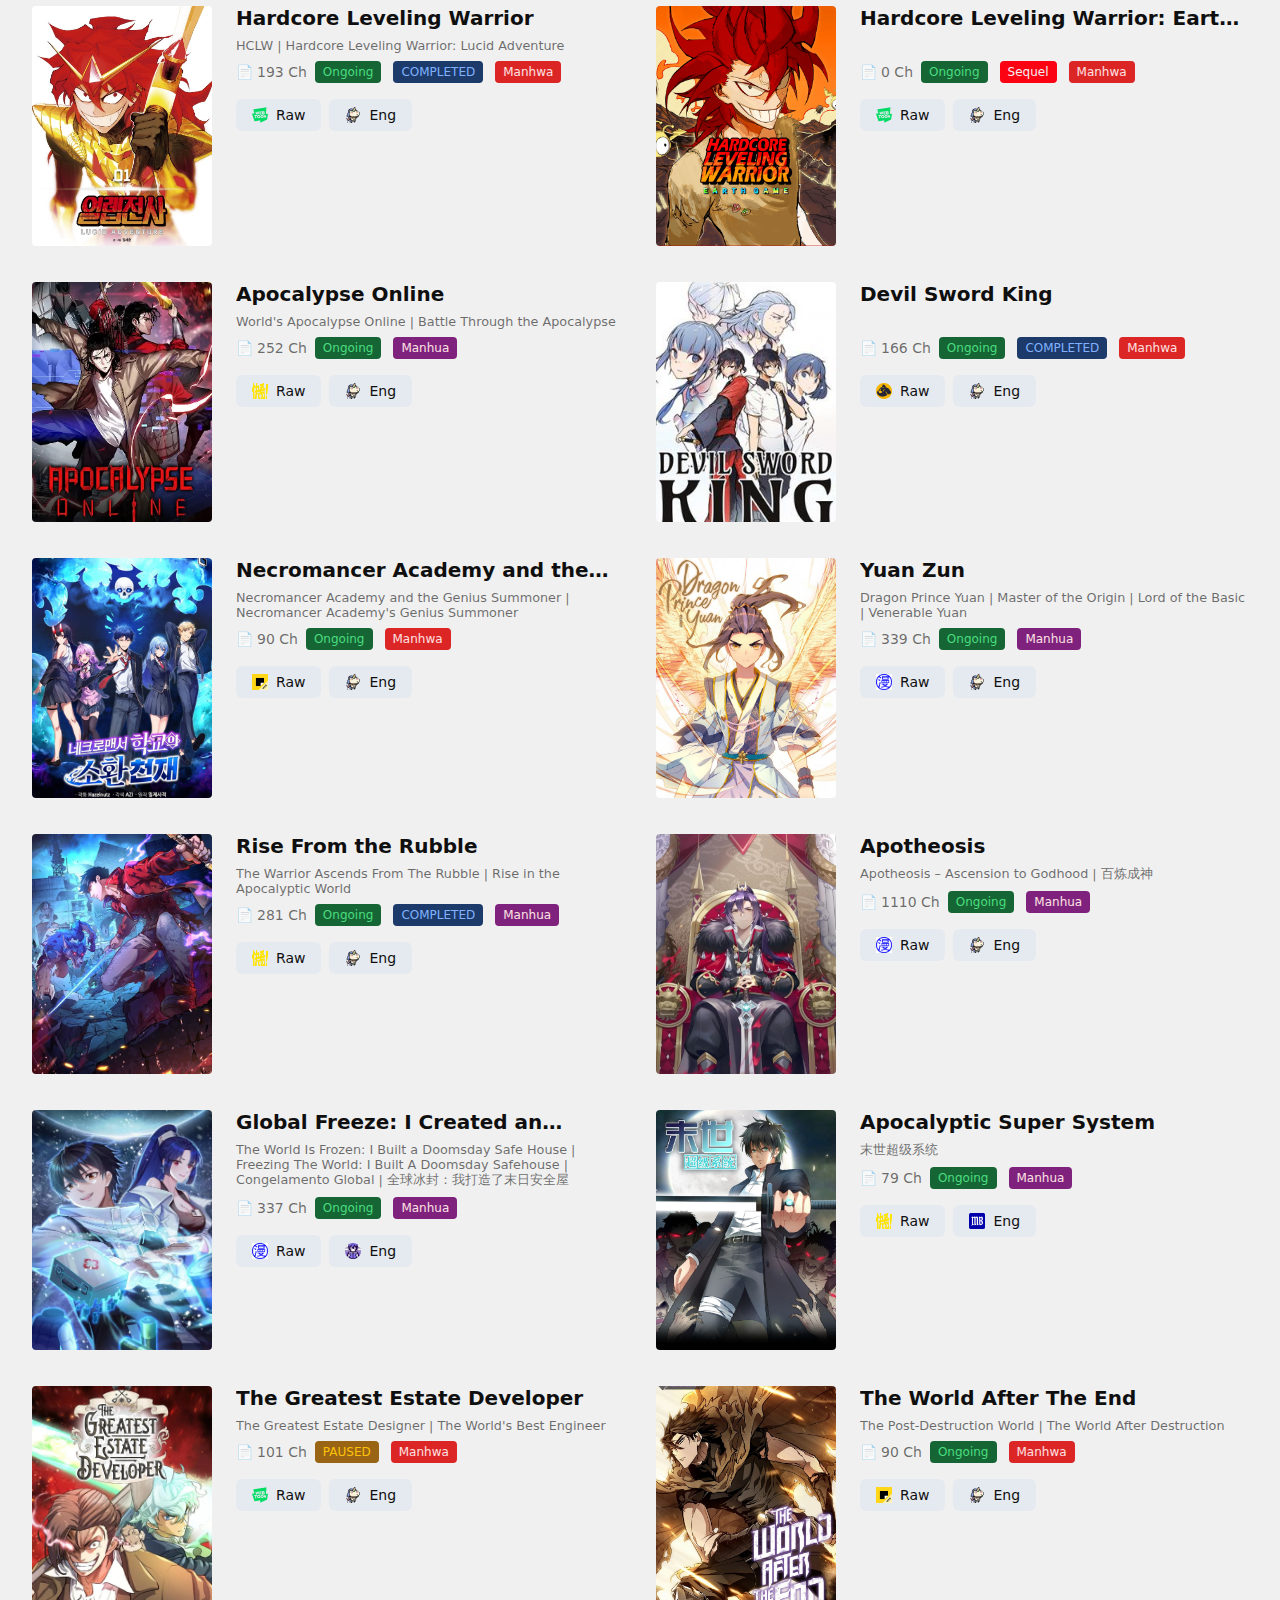
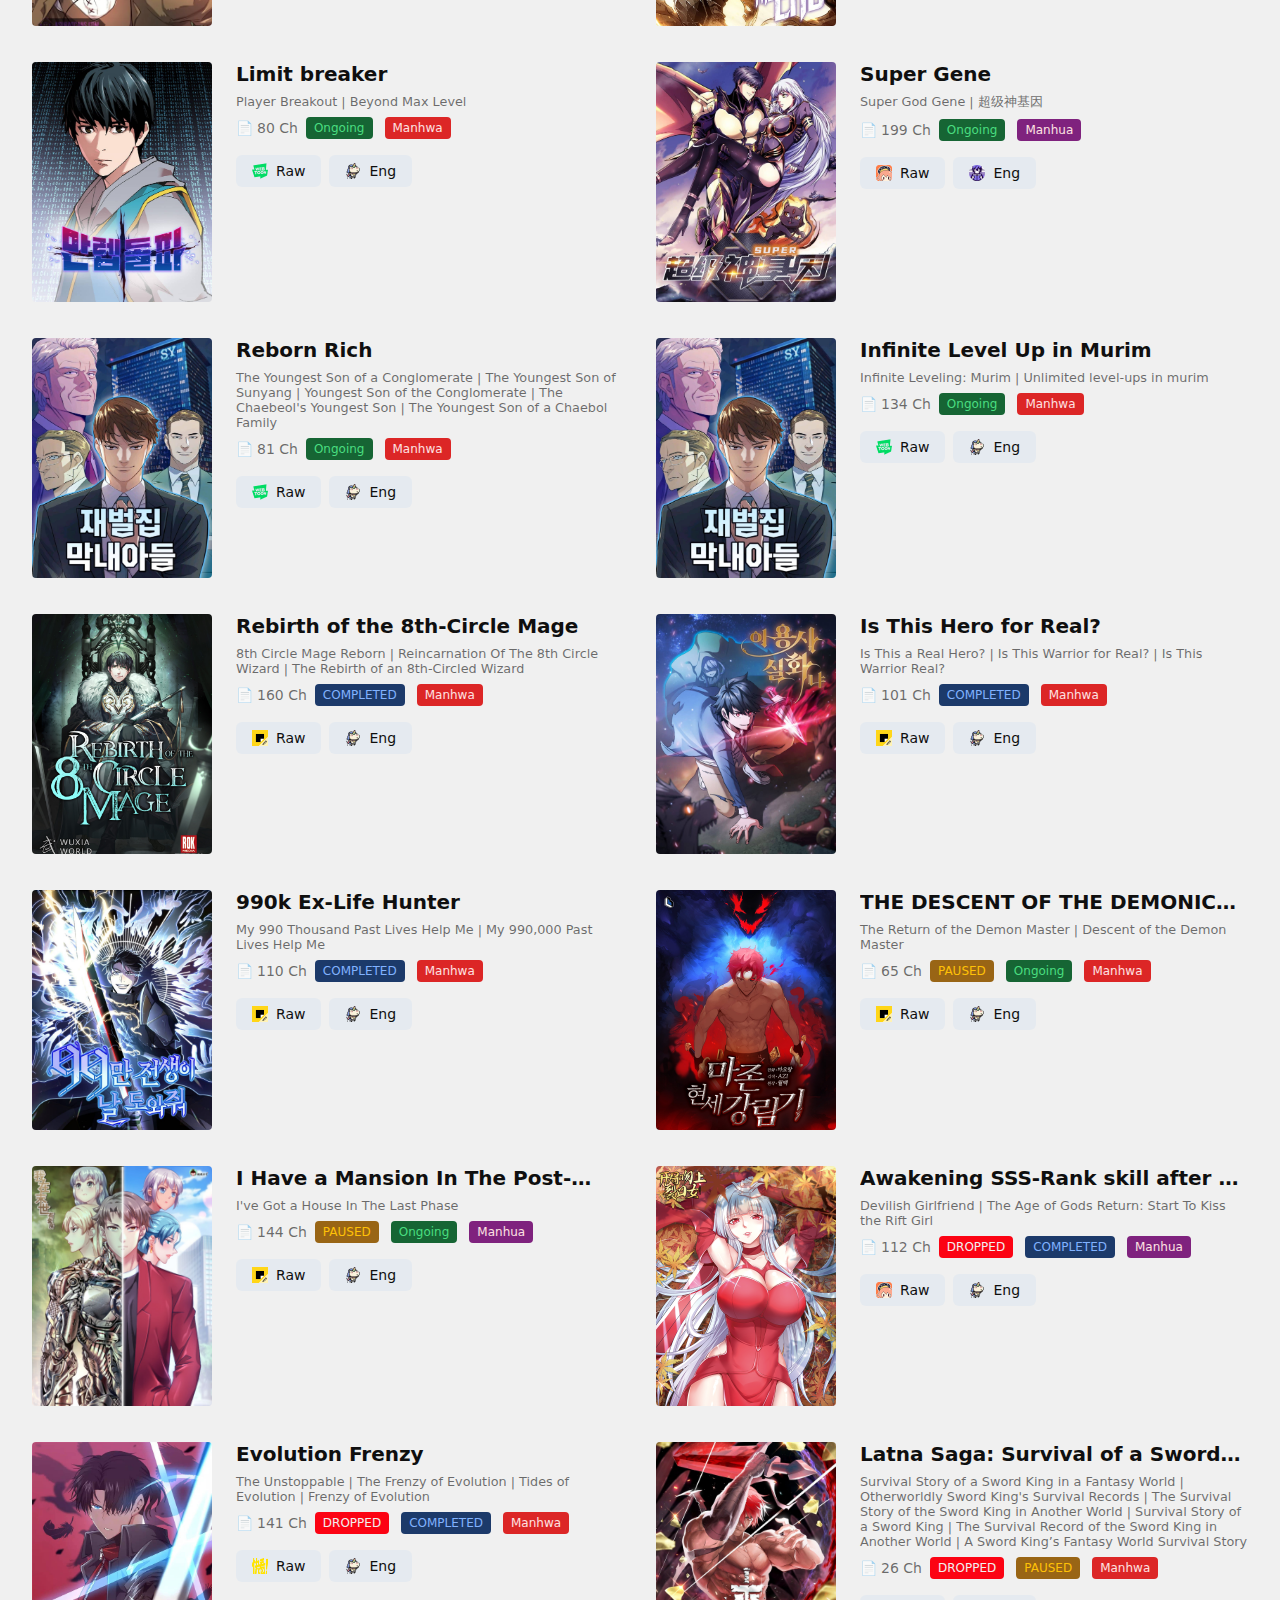
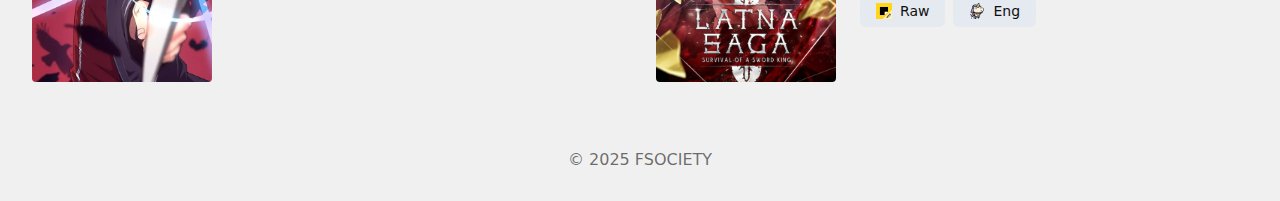
==== commit 22a9a222: "Update index.html" ====
--- a/index.html
+++ b/index.html
@@ -514,6 +514,7 @@
         title: "Logging 10000 Years into the Future",
         originalTitle: "Leveling Up into the Future | Apex Future Martial Arts | Martial Art: Future's Ten Thousand Years | Log into the Future",
         chapters: 203,
+        origChapter: 203, // Orginal chapter Available
         statuses: ["Ongoing", "Manhua"],// Replace with [ Ongoing, PAUSED, COMPLETED, Cancelled, DROPPED | Manhwa, Manhua, Manga ]
         image: "img/cover/Logging-10000-Years-into-the-Future.webp", // Replace with your image URL
         RawLink: "https://www.kuaikanmanhua.com/web/topic/17161/", // Replace with your RAW URL
@@ -1594,7 +1595,7 @@
                         <h2 class="comic-title">${comic.title}</h2>
                         <p class="comic-original-title">${comic.originalTitle}</p>
                         <div class="comic-meta">
-                            <span class="chapters">${comic.chapters} Ch</span>
+                            <span class="chapters">${comic.chapters}${comic.origChapter ? ` | ${comic.origChapter}` : ''} Ch</span>
                             ${statusElements}
                         </div>
                         <div class="comic-actions">
@@ -1656,4 +1657,4 @@
         displayAllComics();
     </script>
 </body>
-</html>+</html>
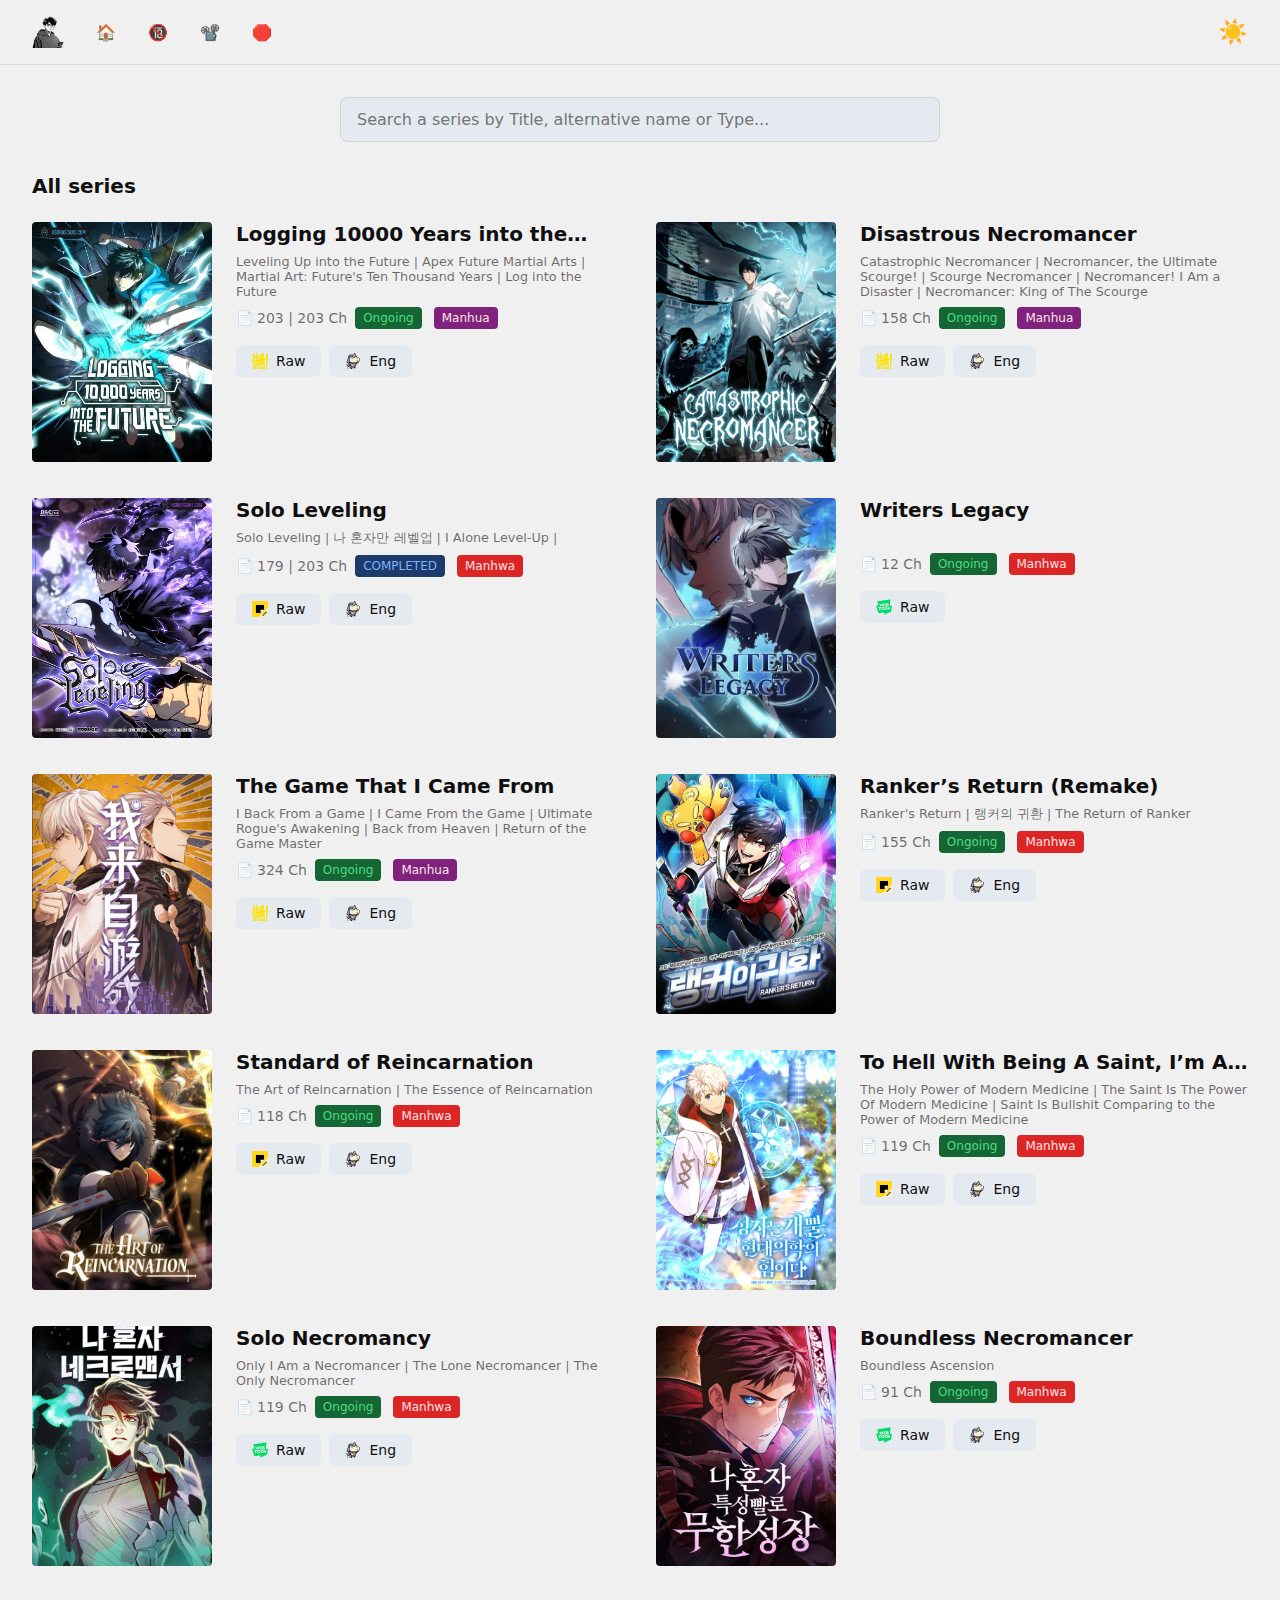
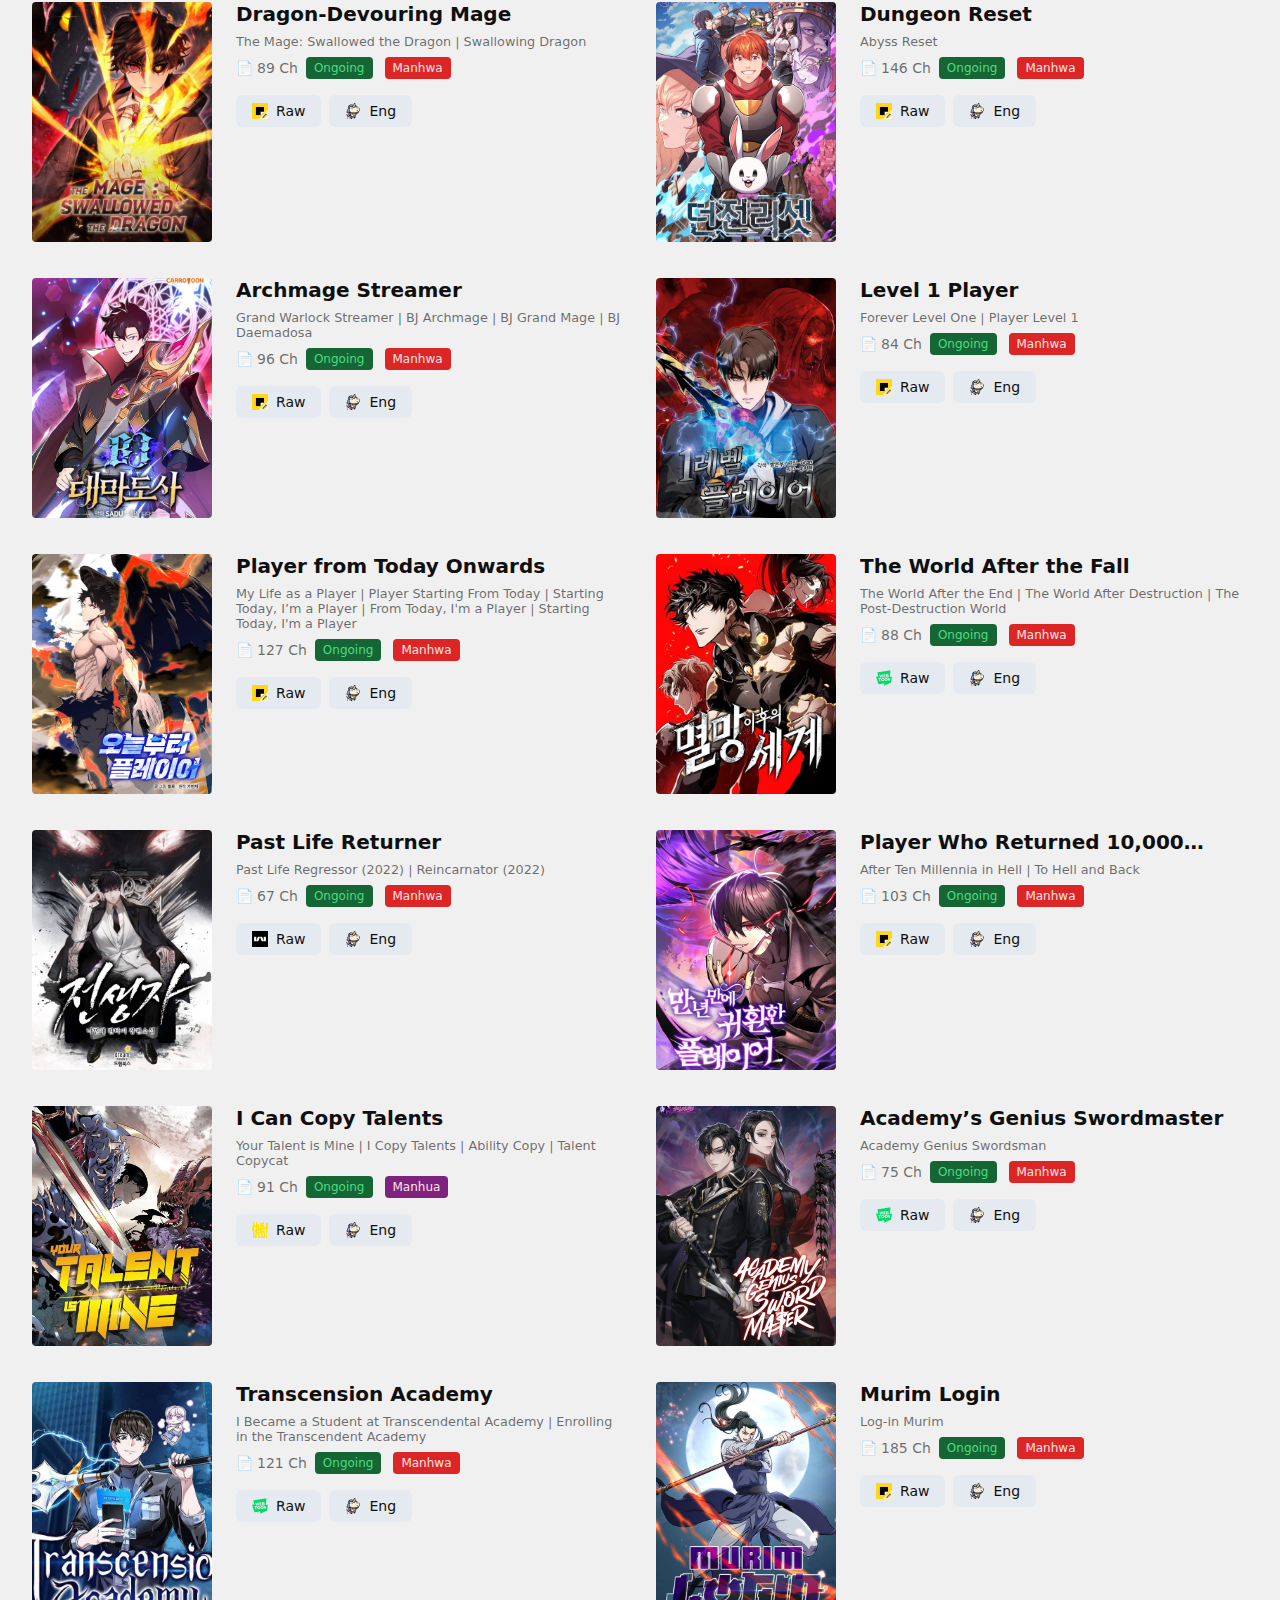
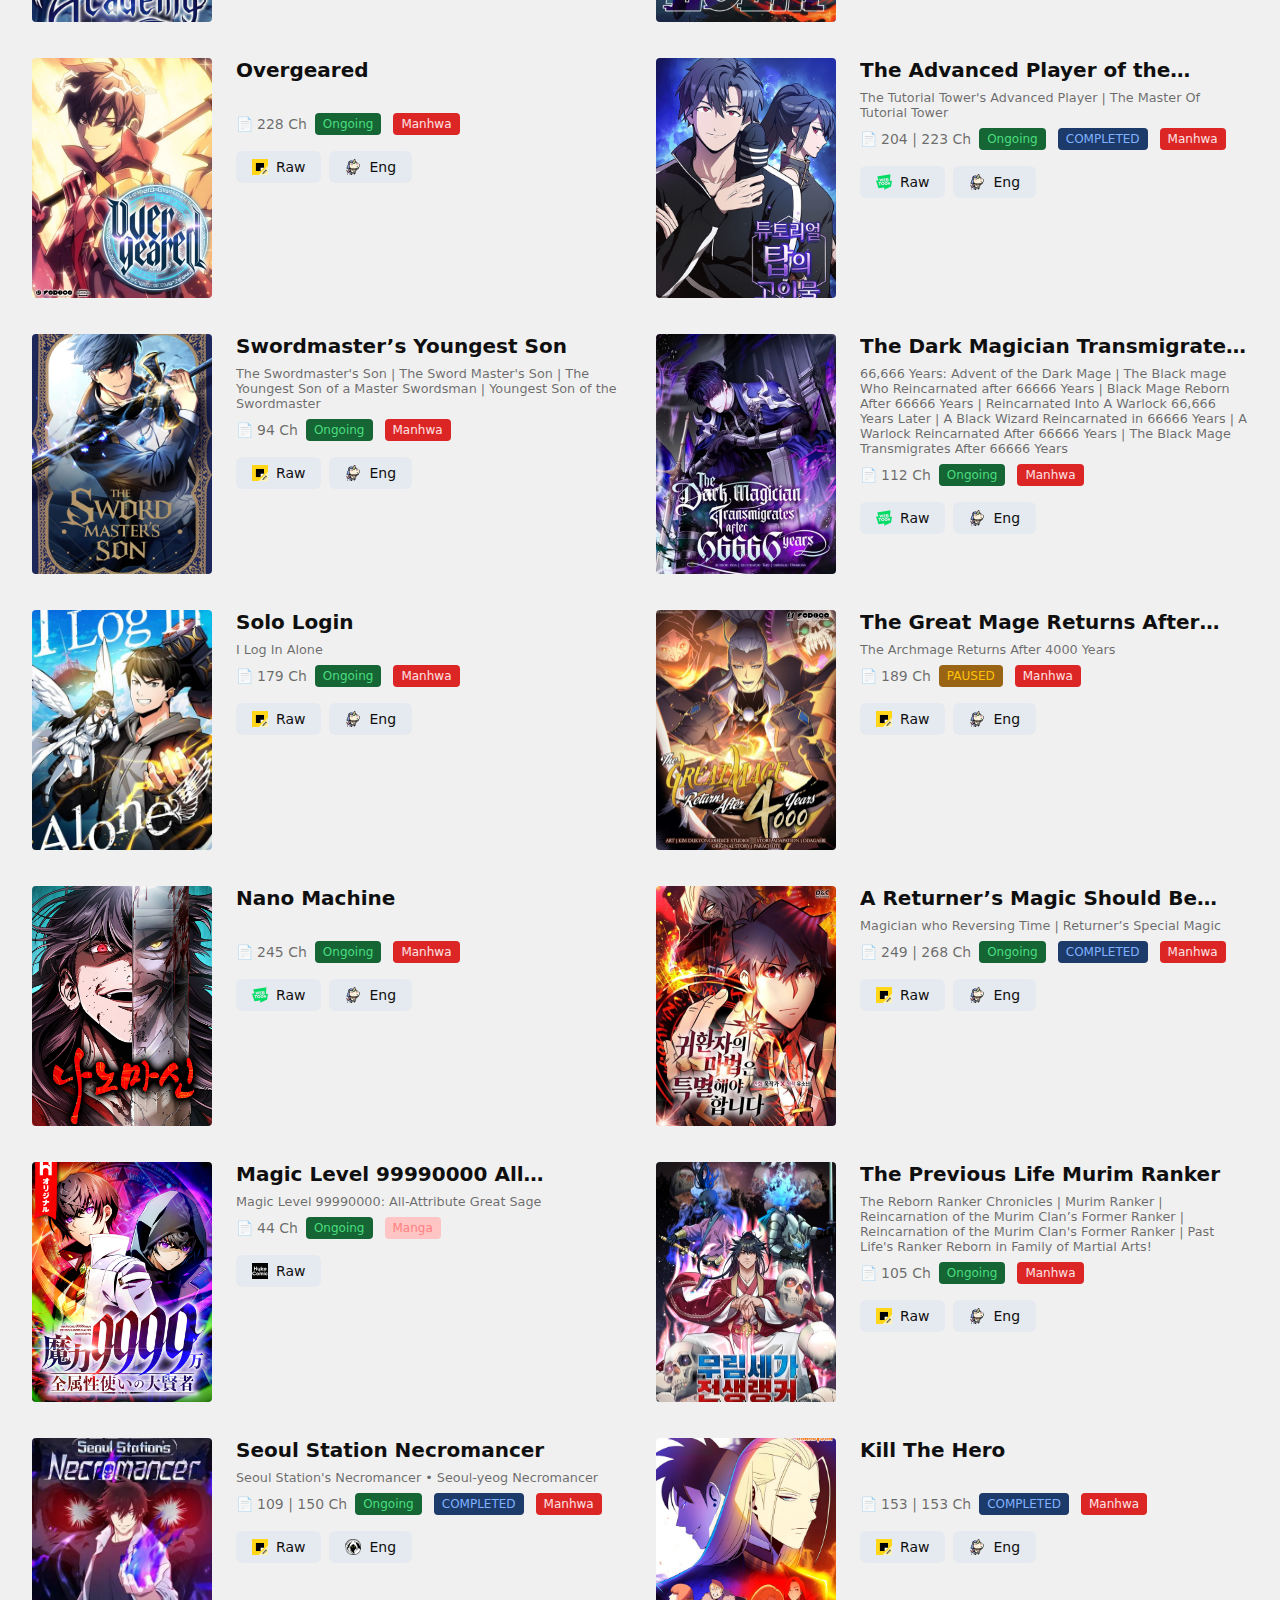
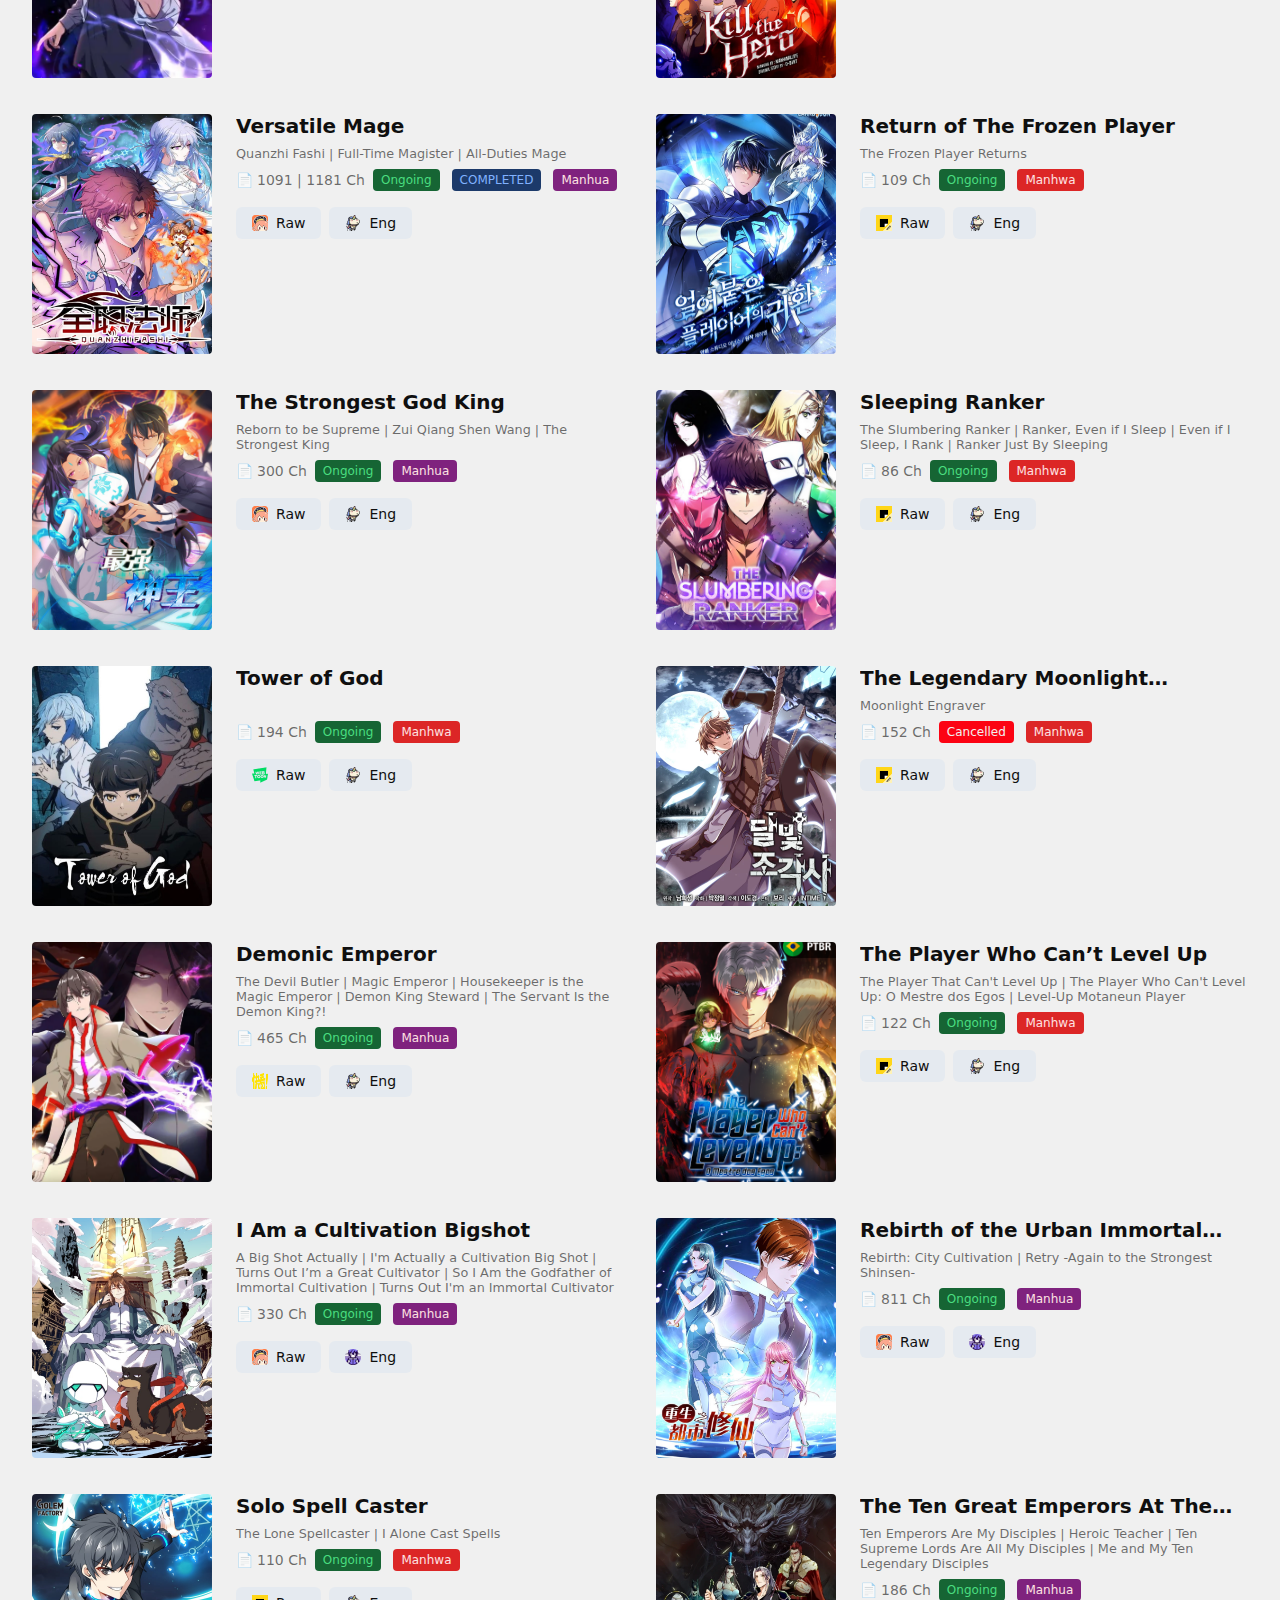
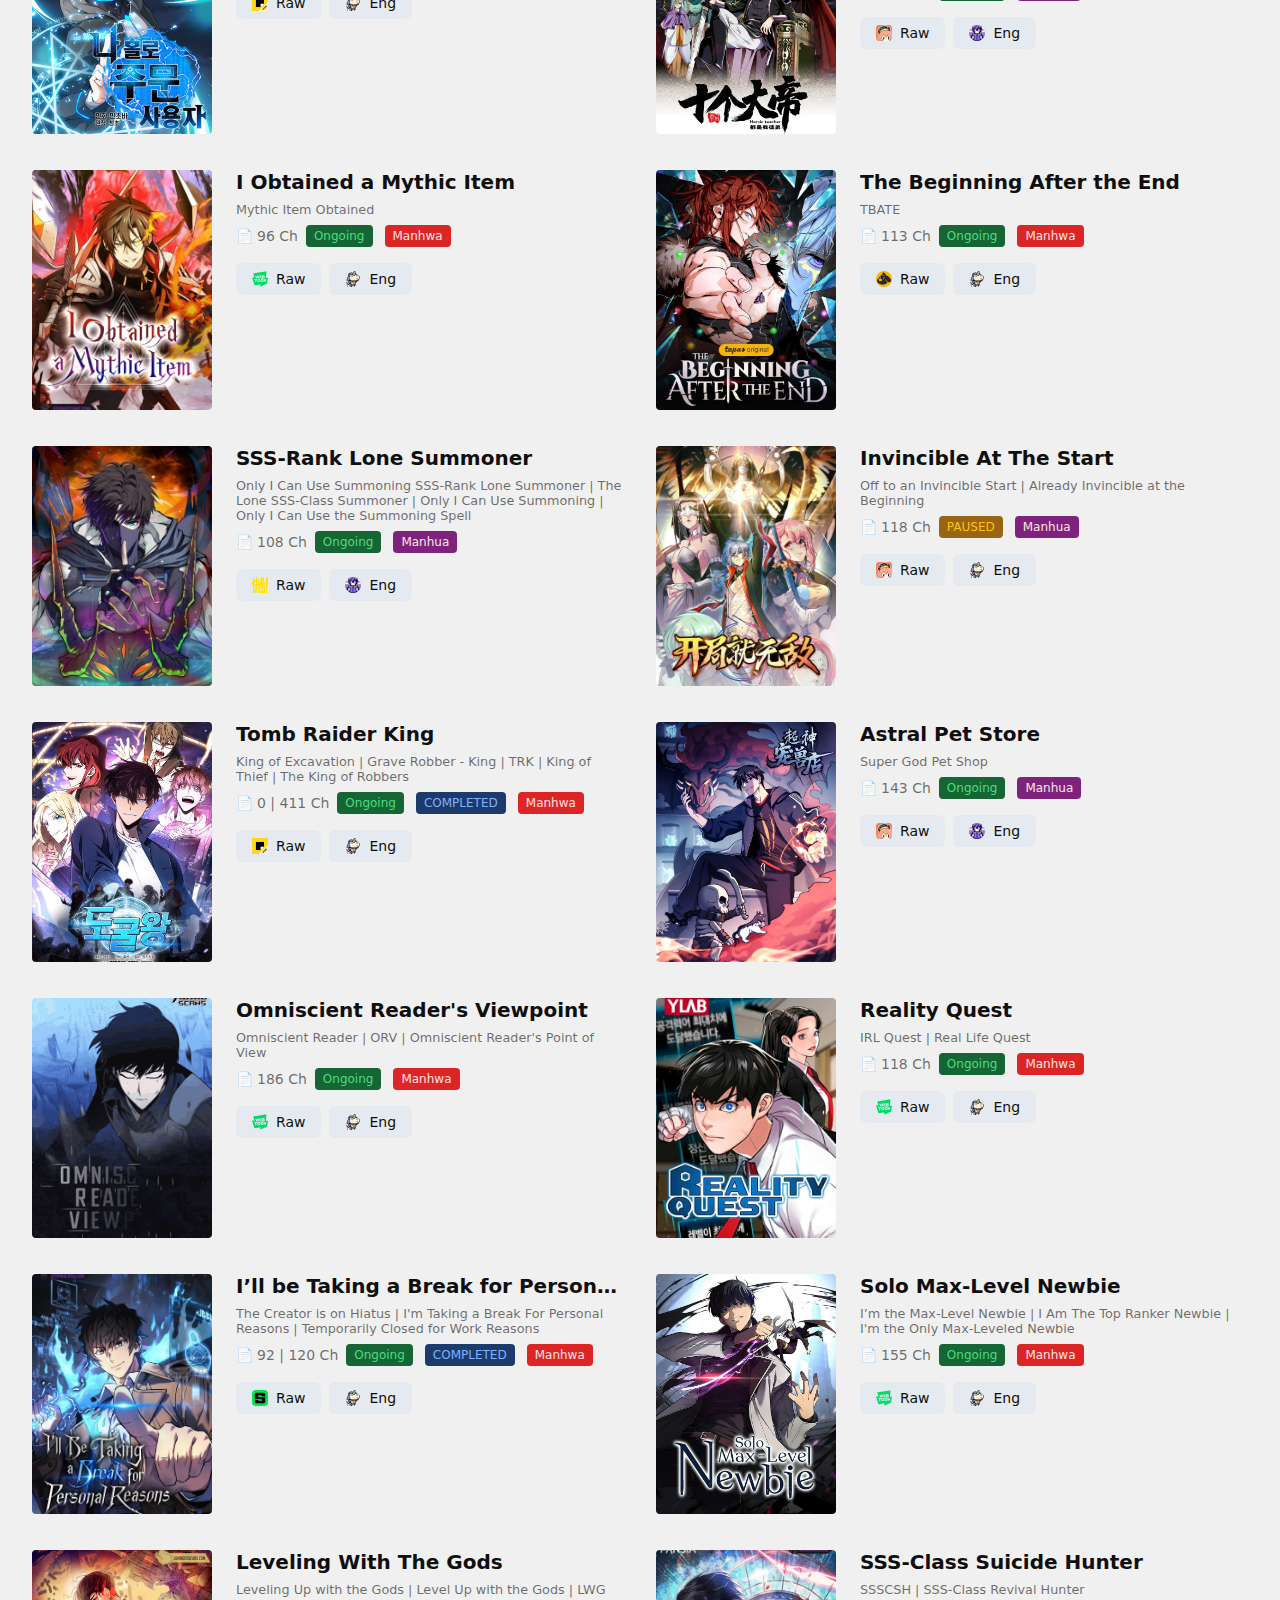
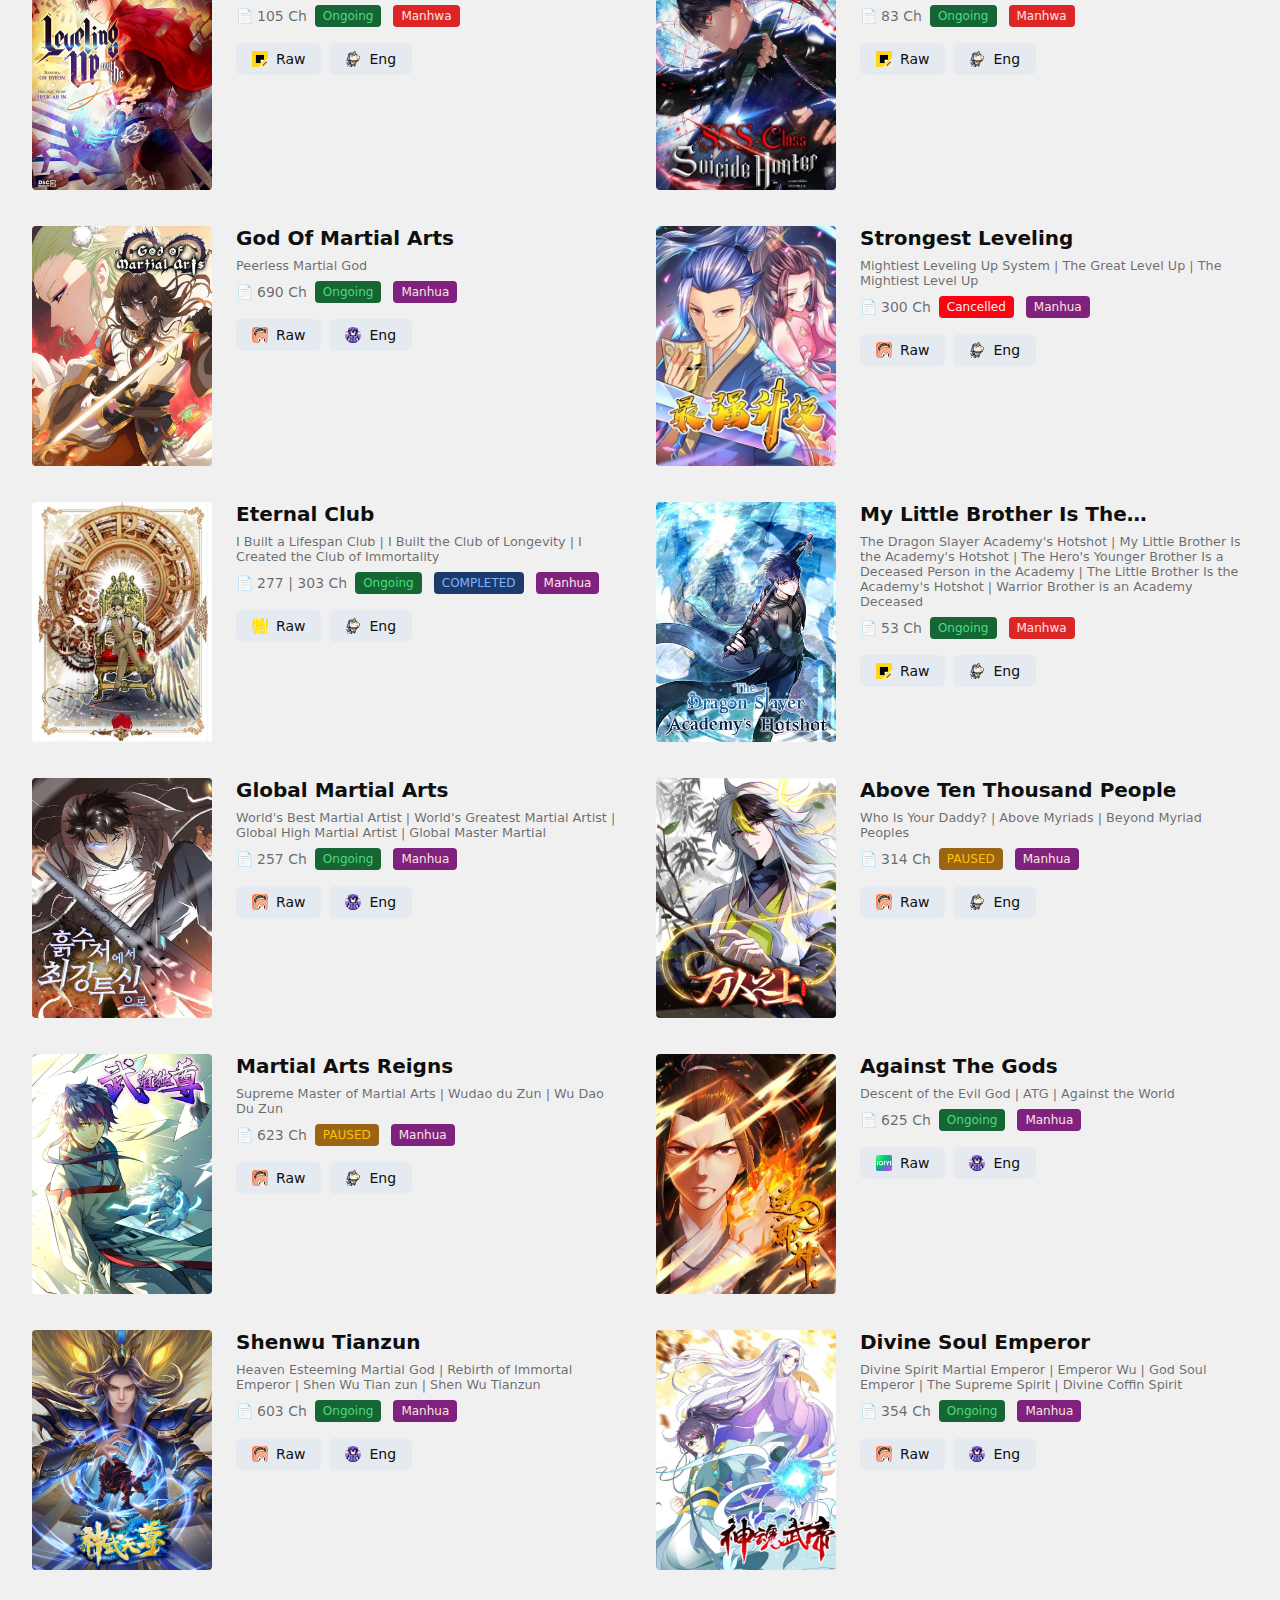
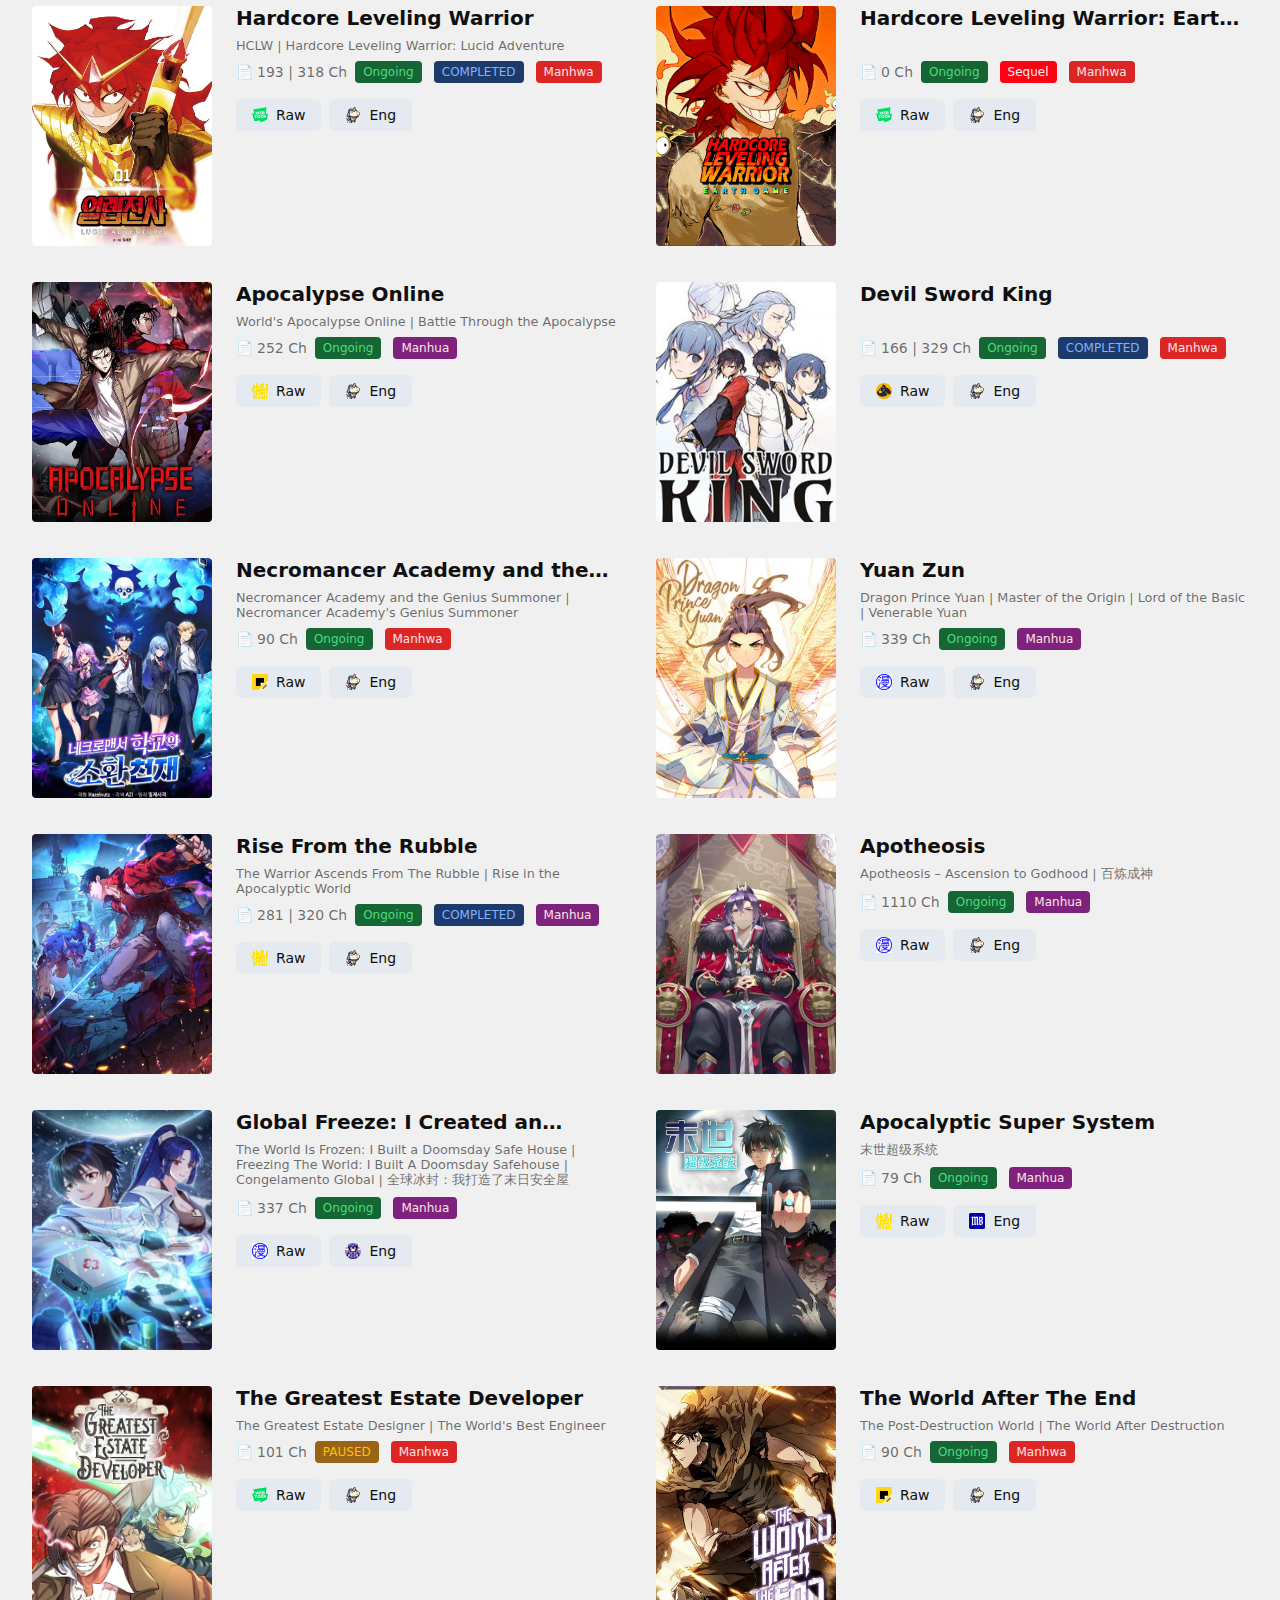
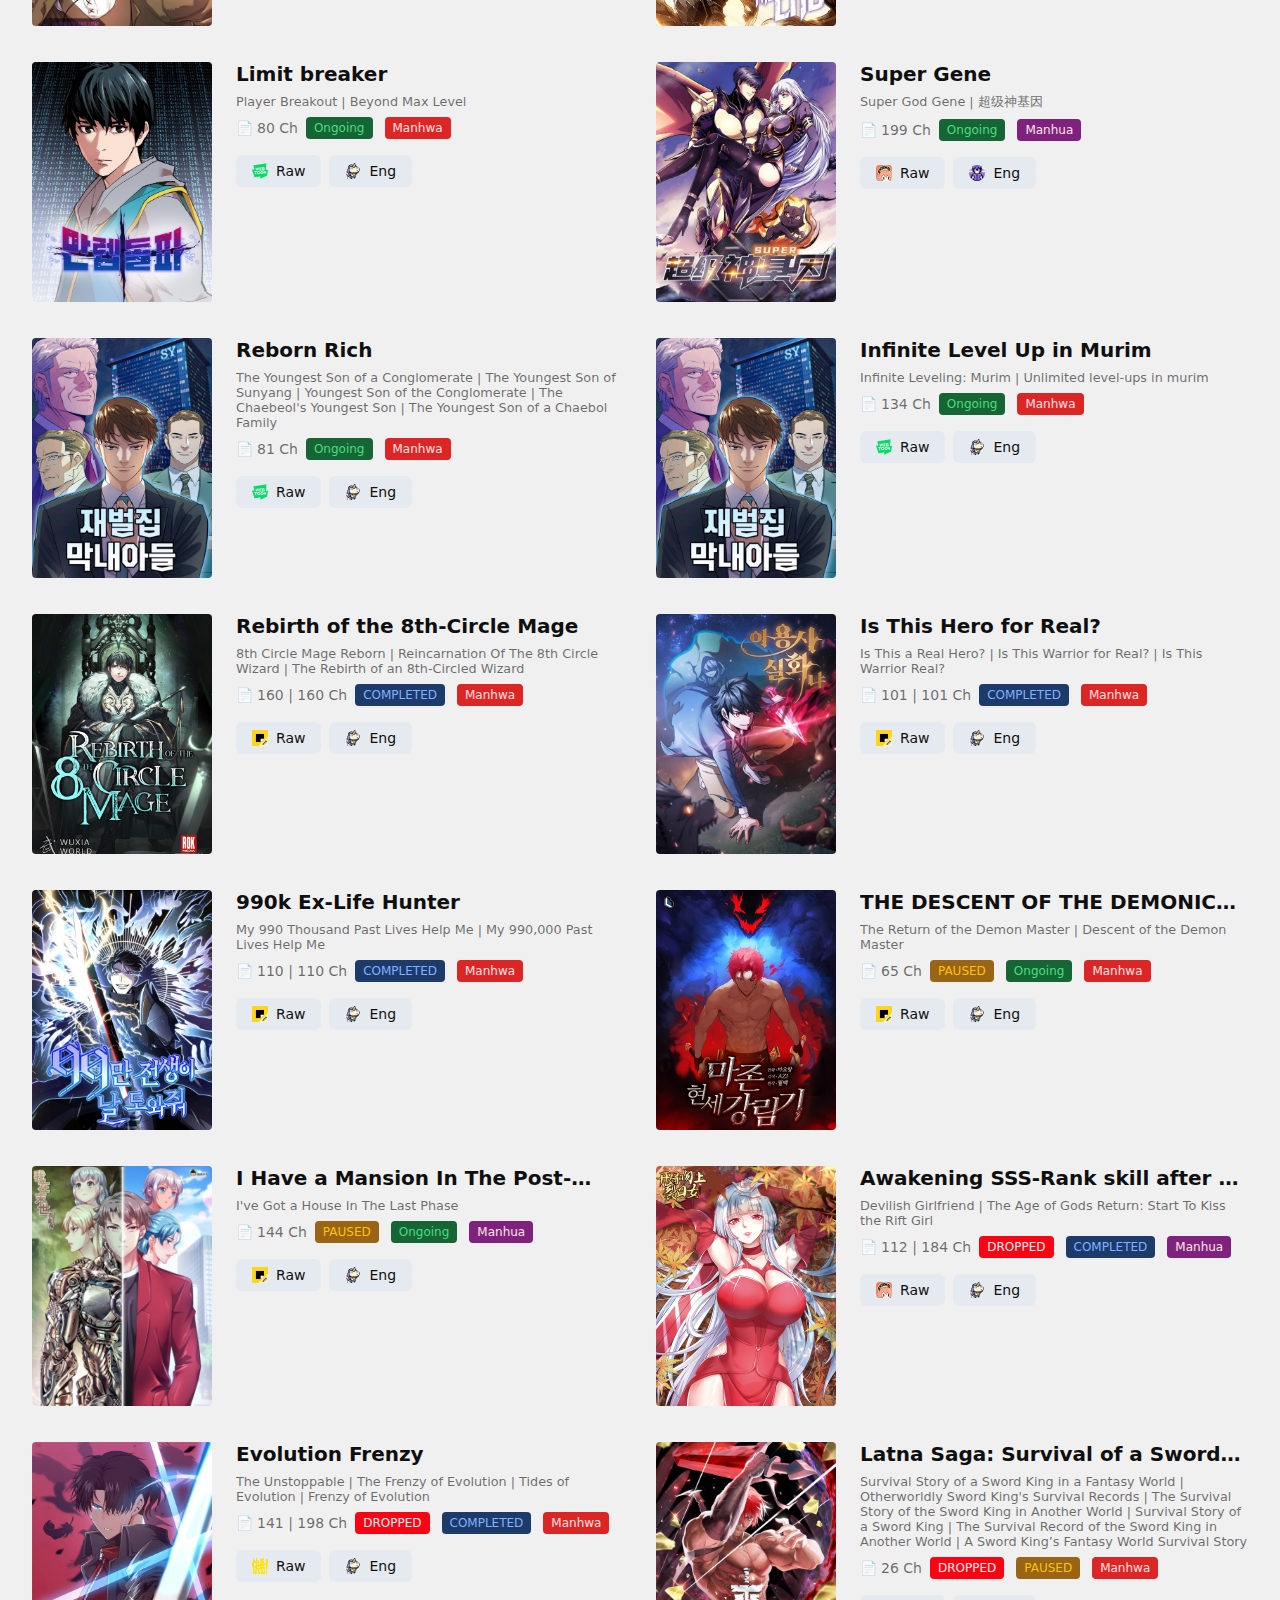
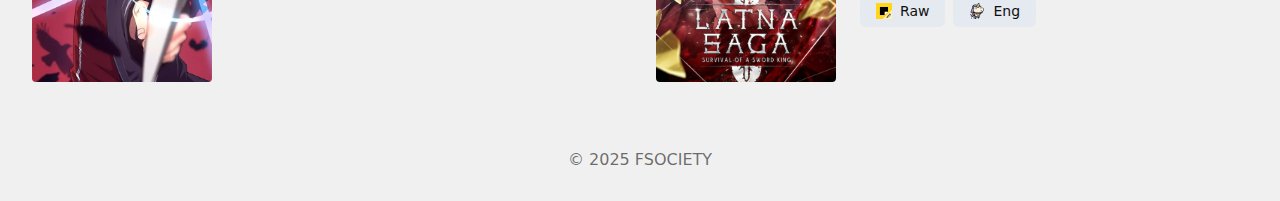
==== commit 732f7526: "Update index.html" ====
--- a/index.html
+++ b/index.html
@@ -537,6 +537,7 @@
         title: "Solo Leveling",
         originalTitle: "Solo Leveling | 나 혼자만 레벨업 | I Alone Level-Up | ",
         chapters: 179,
+        origChapter: 203,
         statuses: ["COMPLETED", "Manhwa"],
         image: "img/cover/Solo_Leveling.jpg",
         RawLink: "https://page.kakao.com/content/50866481?utm_source=comick",
@@ -768,6 +769,7 @@
         title: "The Advanced Player of the Tutorial Tower",
         originalTitle: "The Tutorial Tower's Advanced Player | The Master Of Tutorial Tower",
         chapters: 204,
+        origChapter: 223,
         statuses: ["Ongoing","COMPLETED", "Manhwa"],
         image: "img/cover/The_Advanced_Player_of_the_Tutorial_Tower.png",
         RawLink: "https://comic.naver.com/webtoon/list?titleId=738694",
@@ -834,6 +836,7 @@
         title: "A Returner’s Magic Should Be Special",
         originalTitle: "Magician who Reversing Time | Returner’s Special Magic",
         chapters: 249,
+        origChapter: 268,
         statuses: ["Ongoing","COMPLETED", "Manhwa"],
         image: "img/cover/A-Returners-Magic-Should-Be-Special.jpg",
         RawLink: "https://page.kakao.com/content/51185123",
@@ -867,6 +870,7 @@
         title: "Seoul Station Necromancer",
         originalTitle: "Seoul Station's Necromancer • Seoul-yeog Necromancer ",
         chapters: 109,
+        origChapter: 150,
         statuses: ["Ongoing","COMPLETED", "Manhwa"],
         image: "img/cover/Seoul-Station-Necromancer.webp",
         RawLink: "https://page.kakao.com/content/58031028",
@@ -878,6 +882,7 @@
         title: "Kill The Hero",
         originalTitle: "‎ ",
         chapters: 153,
+        origChapter: 153,
         statuses: ["COMPLETED", "Manhwa"],
         image: "img/cover/Kill_the_Hero.jpg",
         RawLink: "https://page.kakao.com/content/54527564",
@@ -889,6 +894,7 @@
         title: "Versatile Mage",
         originalTitle: "Quanzhi Fashi | Full-Time Magister | All-Duties Mage",
         chapters: 1091,
+        origChapter: 1181,
         statuses: ["Ongoing","COMPLETED", "Manhua"],
         image: "img/cover/Versatile_Mage.jpg",
         RawLink: "https://ac.qq.com/Comic/ComicInfo/id/629503",
@@ -1065,6 +1071,7 @@
         title: "Tomb Raider King",
         originalTitle: "King of Excavation | Grave Robber - King | TRK | King of Thief | The King of Robbers",
         chapters: 0, // Forgot 300+
+        origChapter: 411,
         statuses: ["Ongoing", "COMPLETED", "Manhwa"],
         image: "img/cover/king-of-excavation.jpg",
         RawLink: "https://page.kakao.com/content/53190884",
@@ -1109,6 +1116,7 @@
         title: "I’ll be Taking a Break for Personal Reasons",
         originalTitle: "The Creator is on Hiatus | I'm Taking a Break For Personal Reasons | Temporarily Closed for Work Reasons",
         chapters: 92,
+        origChapter: 120,
         statuses: ["Ongoing", "COMPLETED", "Manhwa"],
         image: "img/cover/ill-be-taking-a-break-for-personal-reasons.jpg",
         RawLink: "https://series.naver.com/comic/detail.series?productNo=8984957",
@@ -1175,10 +1183,11 @@
         title: "Eternal Club",
         originalTitle: "I Built a Lifespan Club | I Built the Club of Longevity | I Created the Club of Immortality",
         chapters: 277,
+        origChapter: 303,
         statuses: ["Ongoing", "COMPLETED", "Manhua"],
         image: "img/cover/eternal-club.jpg",
         RawLink: "https://www.kuaikanmanhua.com/web/topic/10817/",
-        EngLink: "https://comick.io/comic/i-built-a-lifespan-club",
+        EngLink: "https://comick.io/comic/00-i-built-a-lifespan-club",
         rawIcon: "img/icons/kuaikan.png",
         engIcon: "img/icons/comick.webp"
       },
@@ -1263,6 +1272,7 @@
         title: "Hardcore Leveling Warrior",
         originalTitle: "HCLW | Hardcore Leveling Warrior: Lucid Adventure",
         chapters: 193,
+        origChapter: 318,
         statuses: ["Ongoing", "COMPLETED", "Manhwa"],
         image: "img/cover/hardcore-levelling-warrior.jpg",
         RawLink: "https://comic.naver.com/webtoon/list?titleId=670152",
@@ -1296,6 +1306,7 @@
         title: "Devil Sword King",
         originalTitle: "‎ ",
         chapters: 166,
+        origChapter: 329,
         statuses: ["Ongoing", "COMPLETED", "Manhwa"],
         image: "img/cover/Devil-Sword-King.jpg",
         RawLink: "https://page.kakao.com/content/48206197",
@@ -1329,6 +1340,7 @@
         title: "Rise From the Rubble",
         originalTitle: "The Warrior Ascends From The Rubble | Rise in the Apocalyptic World",
         chapters: 281,
+        origChapter: 320,
         statuses: ["Ongoing", "COMPLETED", "Manhua"],
         image: "img/cover/Rise_From_the_Rubble.jpg",
         RawLink: "https://www.kuaikanmanhua.com/web/topic/10385/",
@@ -1439,6 +1451,7 @@
         title: "Rebirth of the 8th-Circle Mage",
         originalTitle: "8th Circle Mage Reborn | Reincarnation Of The 8th Circle Wizard | The Rebirth of an 8th-Circled Wizard",
         chapters: 160,
+        origChapter: 160,
         statuses: ["COMPLETED", "Manhwa"],
         image: "img/cover/Rebirth-of-the-thCircle-Mage.jpg",
         RawLink: "https://page.kakao.com/content/54957639",
@@ -1450,6 +1463,7 @@
         title: "Is This Hero for Real?",
         originalTitle: "Is This a Real Hero? | Is This Warrior for Real? | Is This Warrior Real?",
         chapters: 101,
+        origChapter: 101,
         statuses: ["COMPLETED", "Manhwa"],
         image: "img/cover/Is_This_Hero_for_Real.jpg",
         RawLink: "https://page.kakao.com/content/58800646",
@@ -1461,6 +1475,7 @@
         title: "990k Ex-Life Hunter",
         originalTitle: "My 990 Thousand Past Lives Help Me | My 990,000 Past Lives Help Me",
         chapters: 110,
+        origChapter: 110,
         statuses: ["COMPLETED", "Manhwa"],
         image: "img/cover/990k_Ex-Life_Hunter.jpg",
         RawLink: "https://page.kakao.com/content/57066277",
@@ -1494,6 +1509,7 @@
         title: "Awakening SSS-Rank skill after a Kiss",
         originalTitle: "Devilish Girlfriend | The Age of Gods Return: Start To Kiss the Rift Girl",
         chapters: 112,
+        origChapter: 184,
         statuses: ["DROPPED", "COMPLETED", "Manhua"],
         image: "img/cover/Devilish_Girlfriend.png",
         RawLink: "https://ac.qq.com/Comic/comicInfo/id/651598",
@@ -1505,6 +1521,7 @@
         title: "Evolution Frenzy",
         originalTitle: "The Unstoppable | The Frenzy of Evolution | Tides of Evolution | Frenzy of Evolution",
         chapters: 141,
+        origChapter: 198,
         statuses: ["DROPPED","COMPLETED", "Manhwa"],
         image: "img/cover/Evolution_Frenzy.jpg",
         RawLink: "https://www.kuaikanmanhua.com/web/topic/12951/",
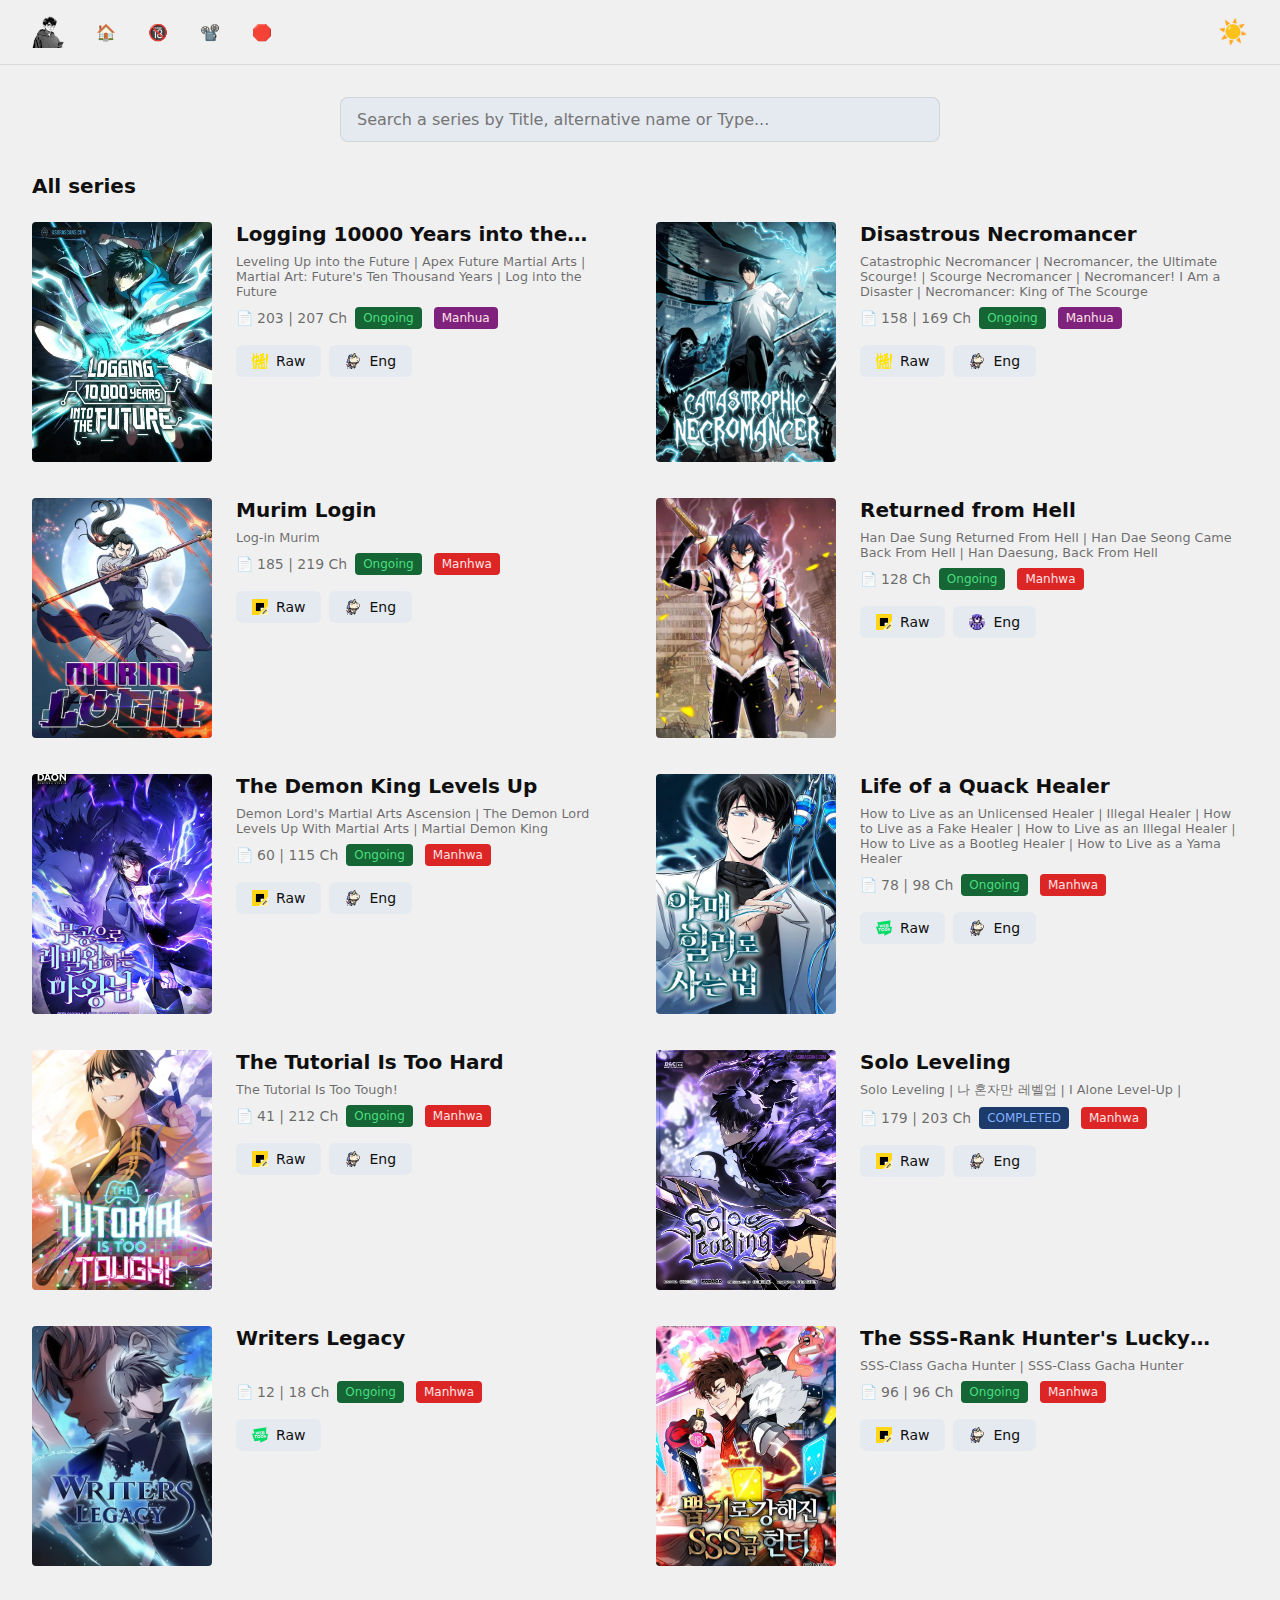
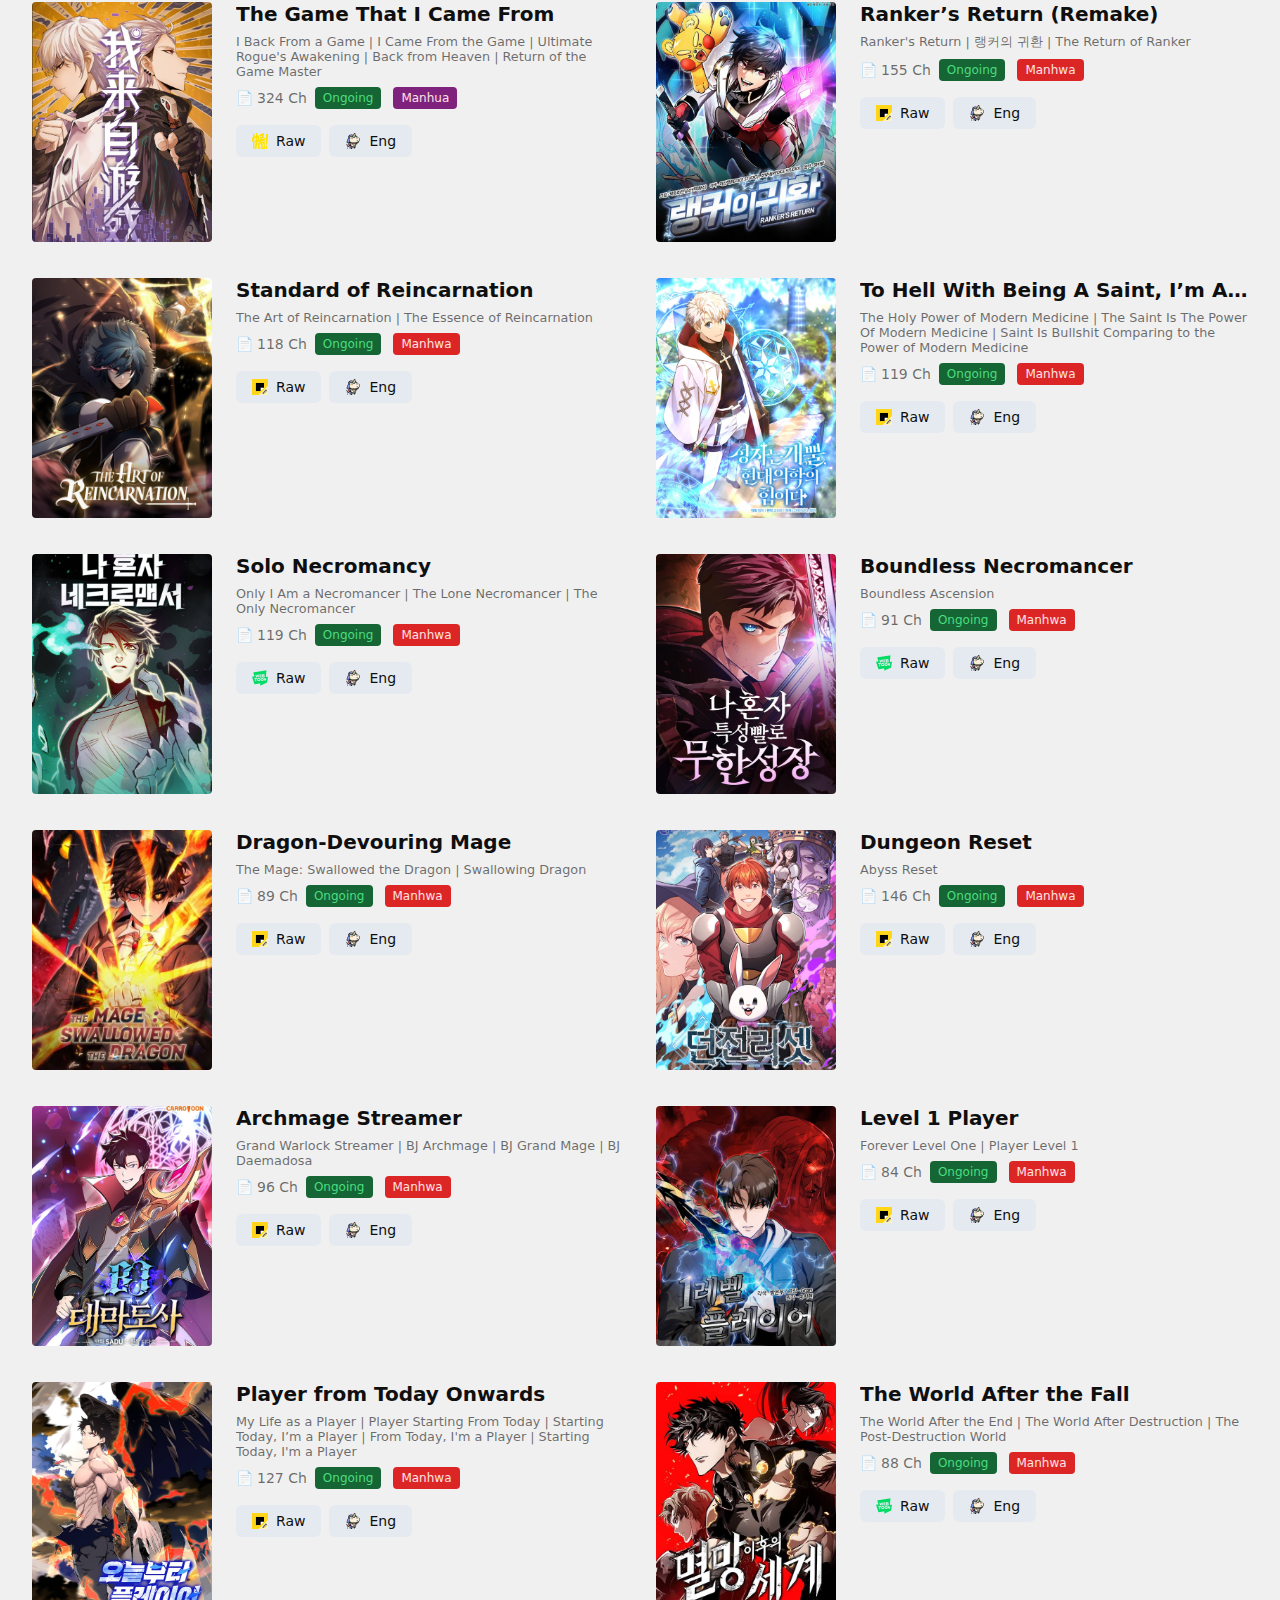
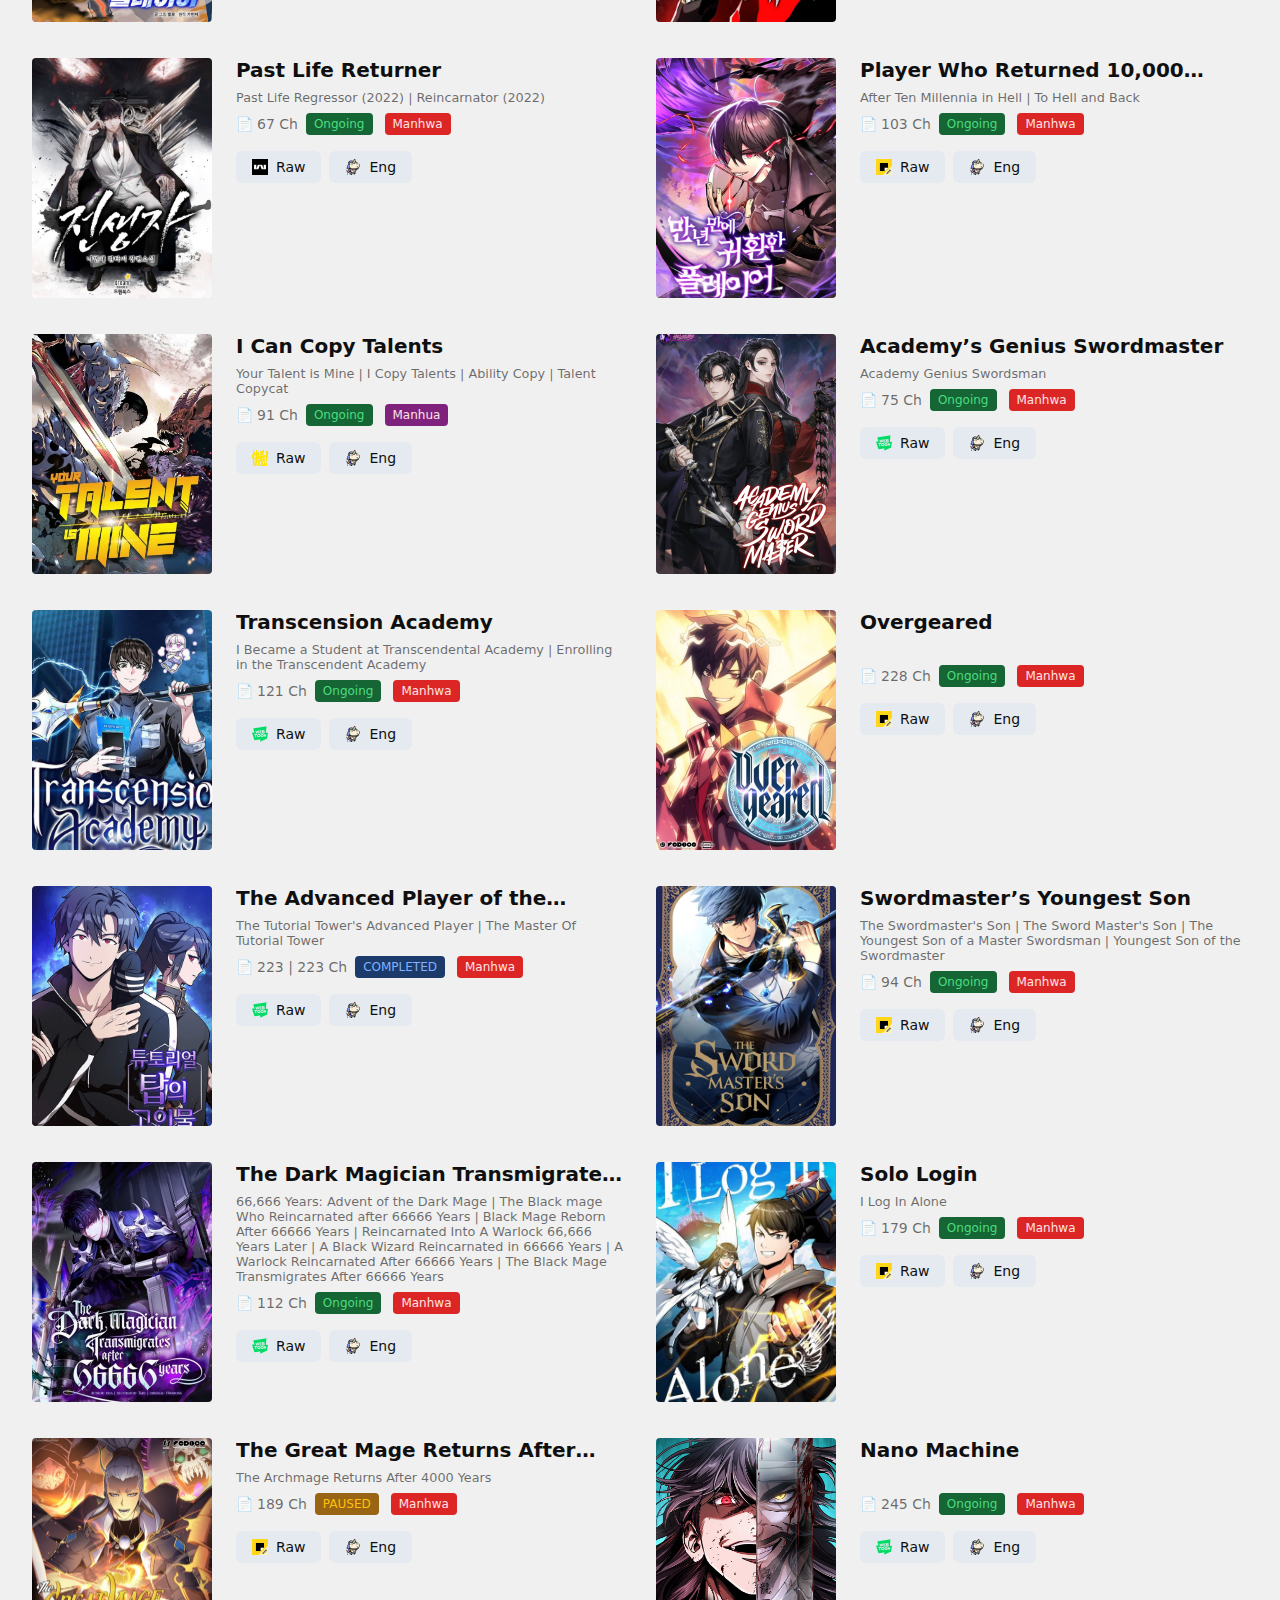
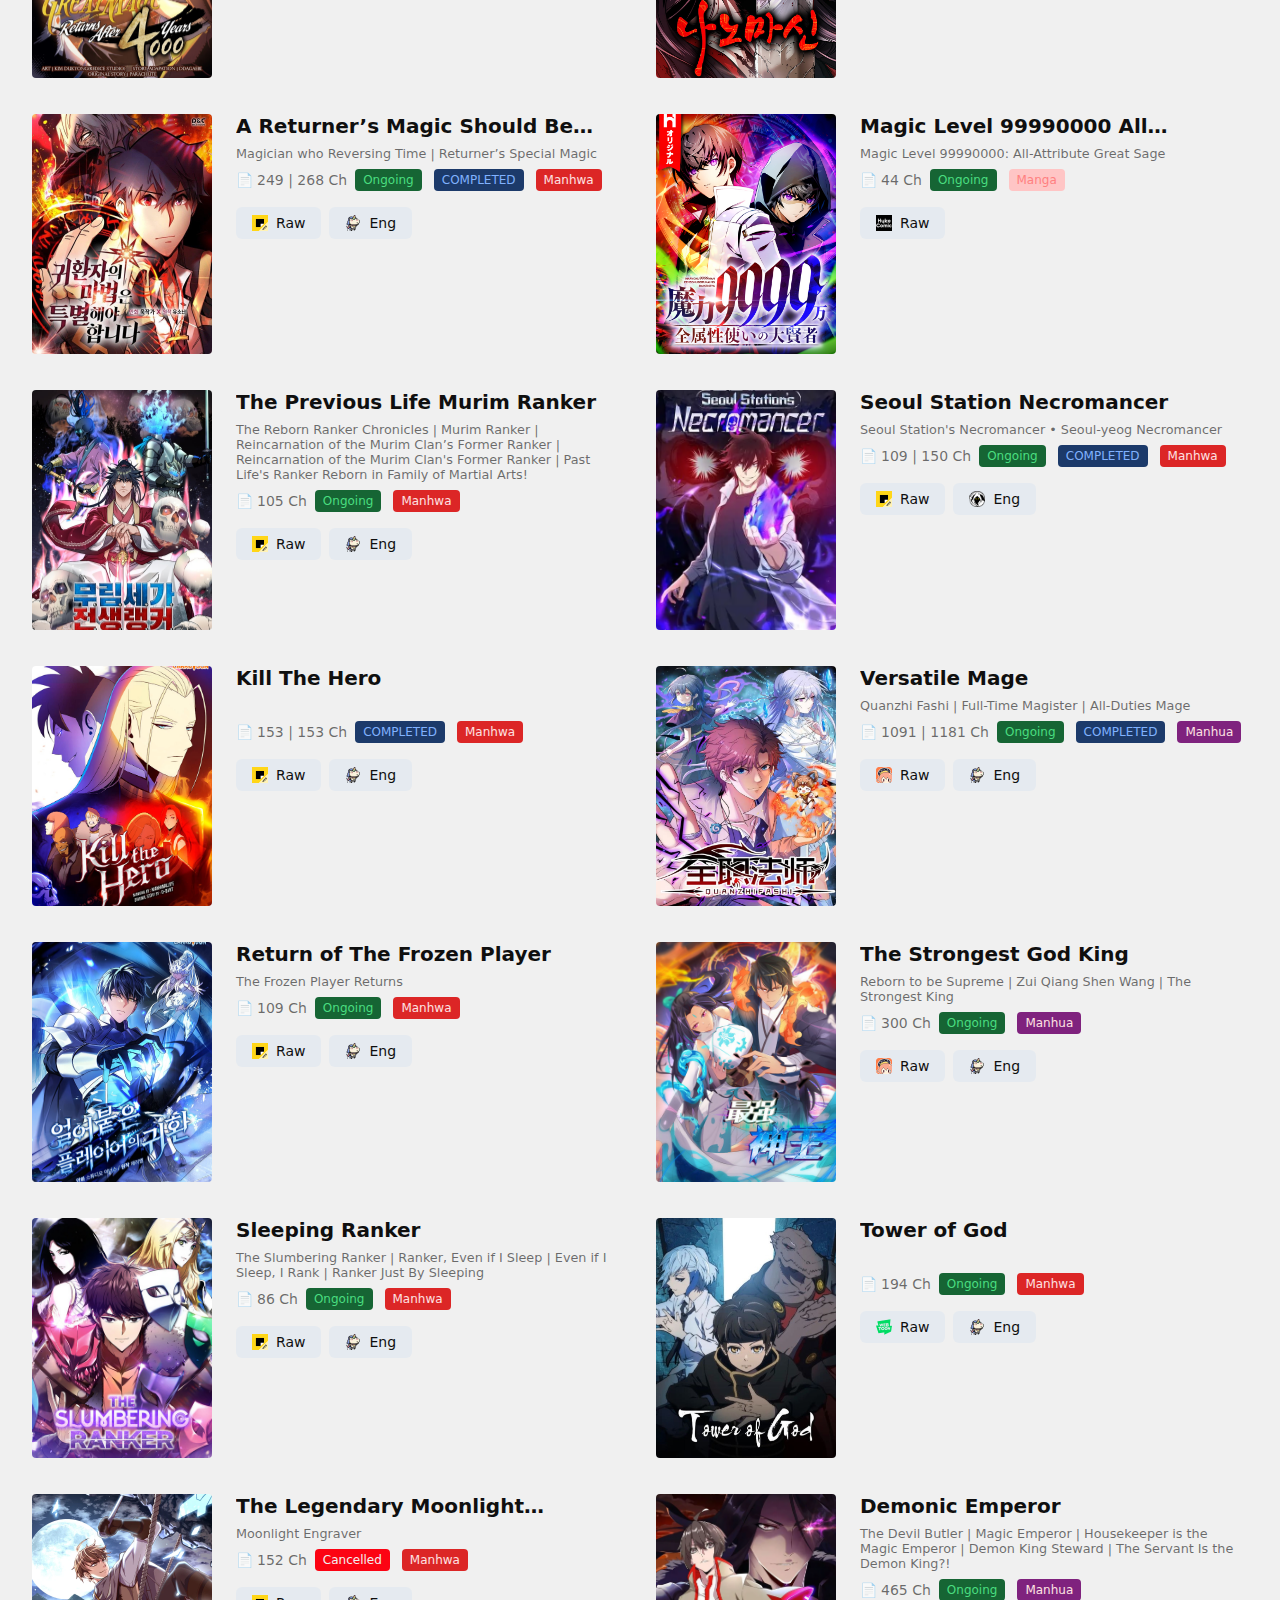
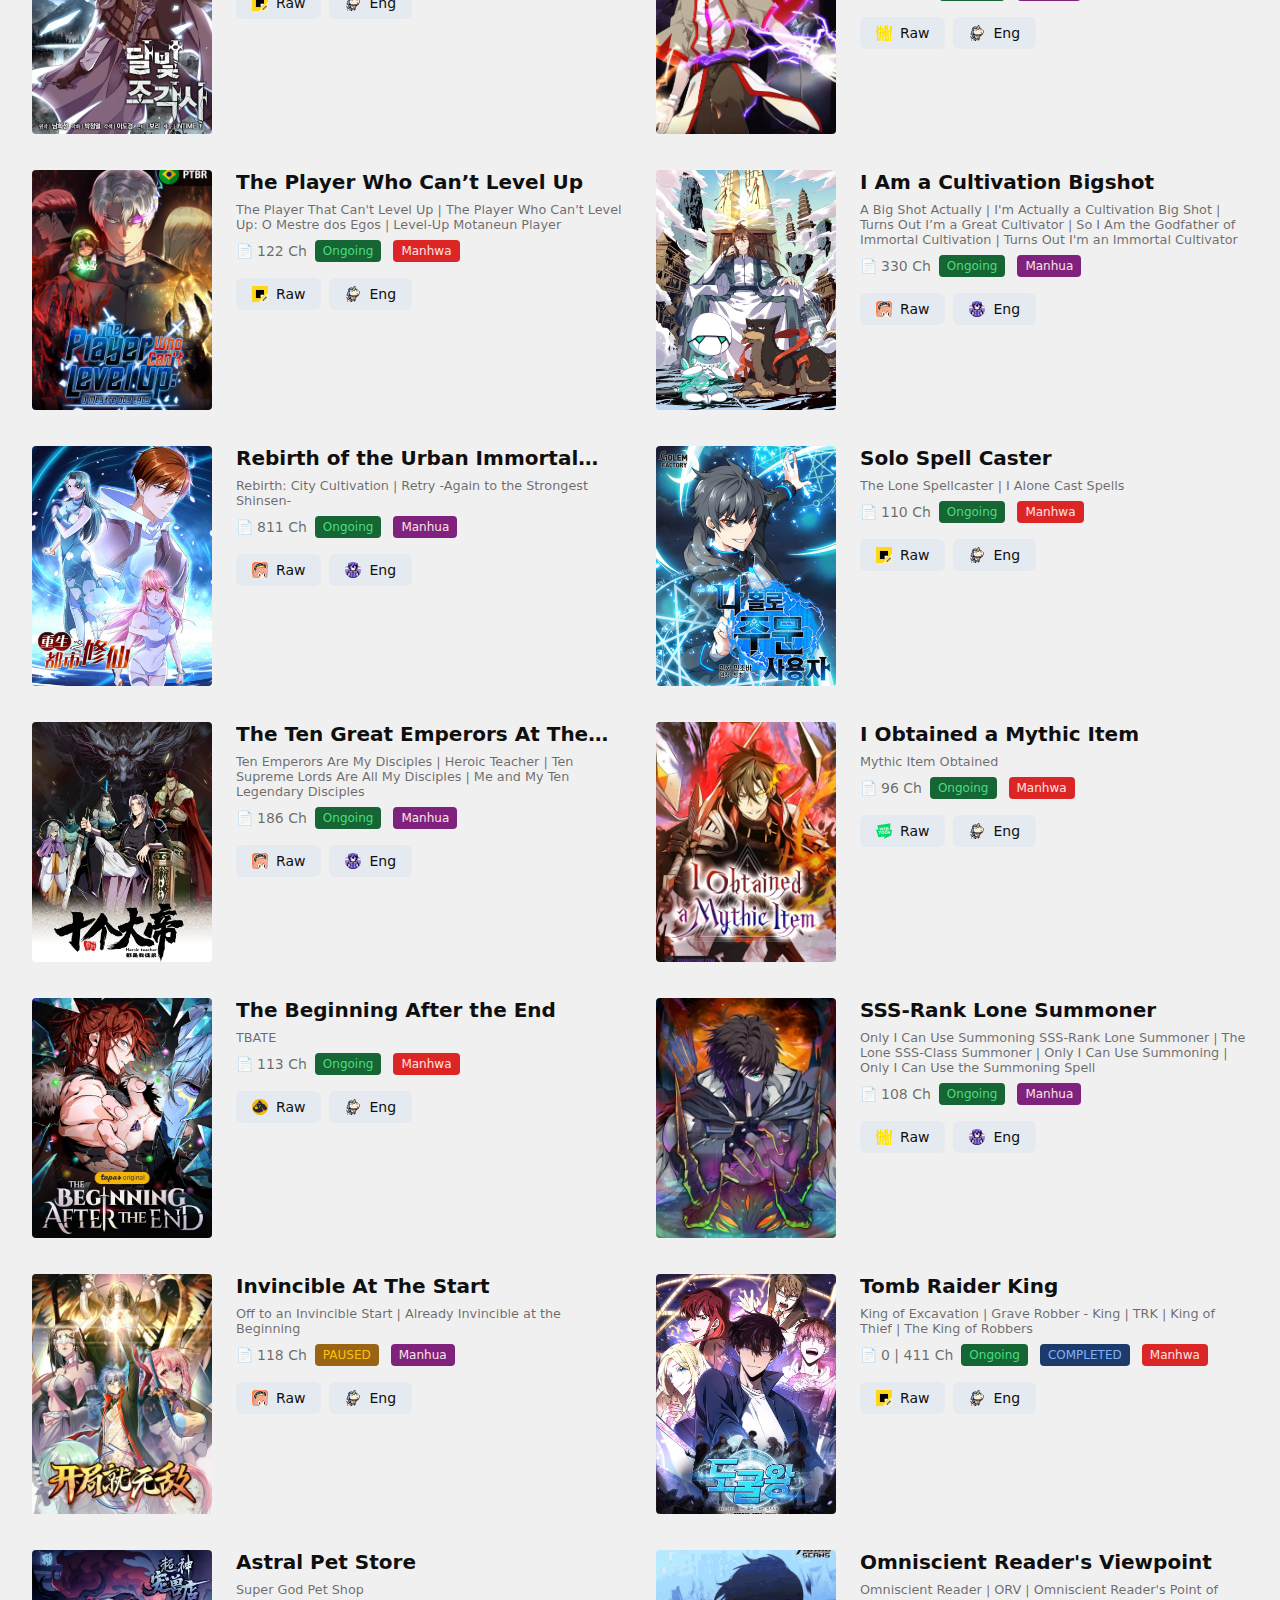
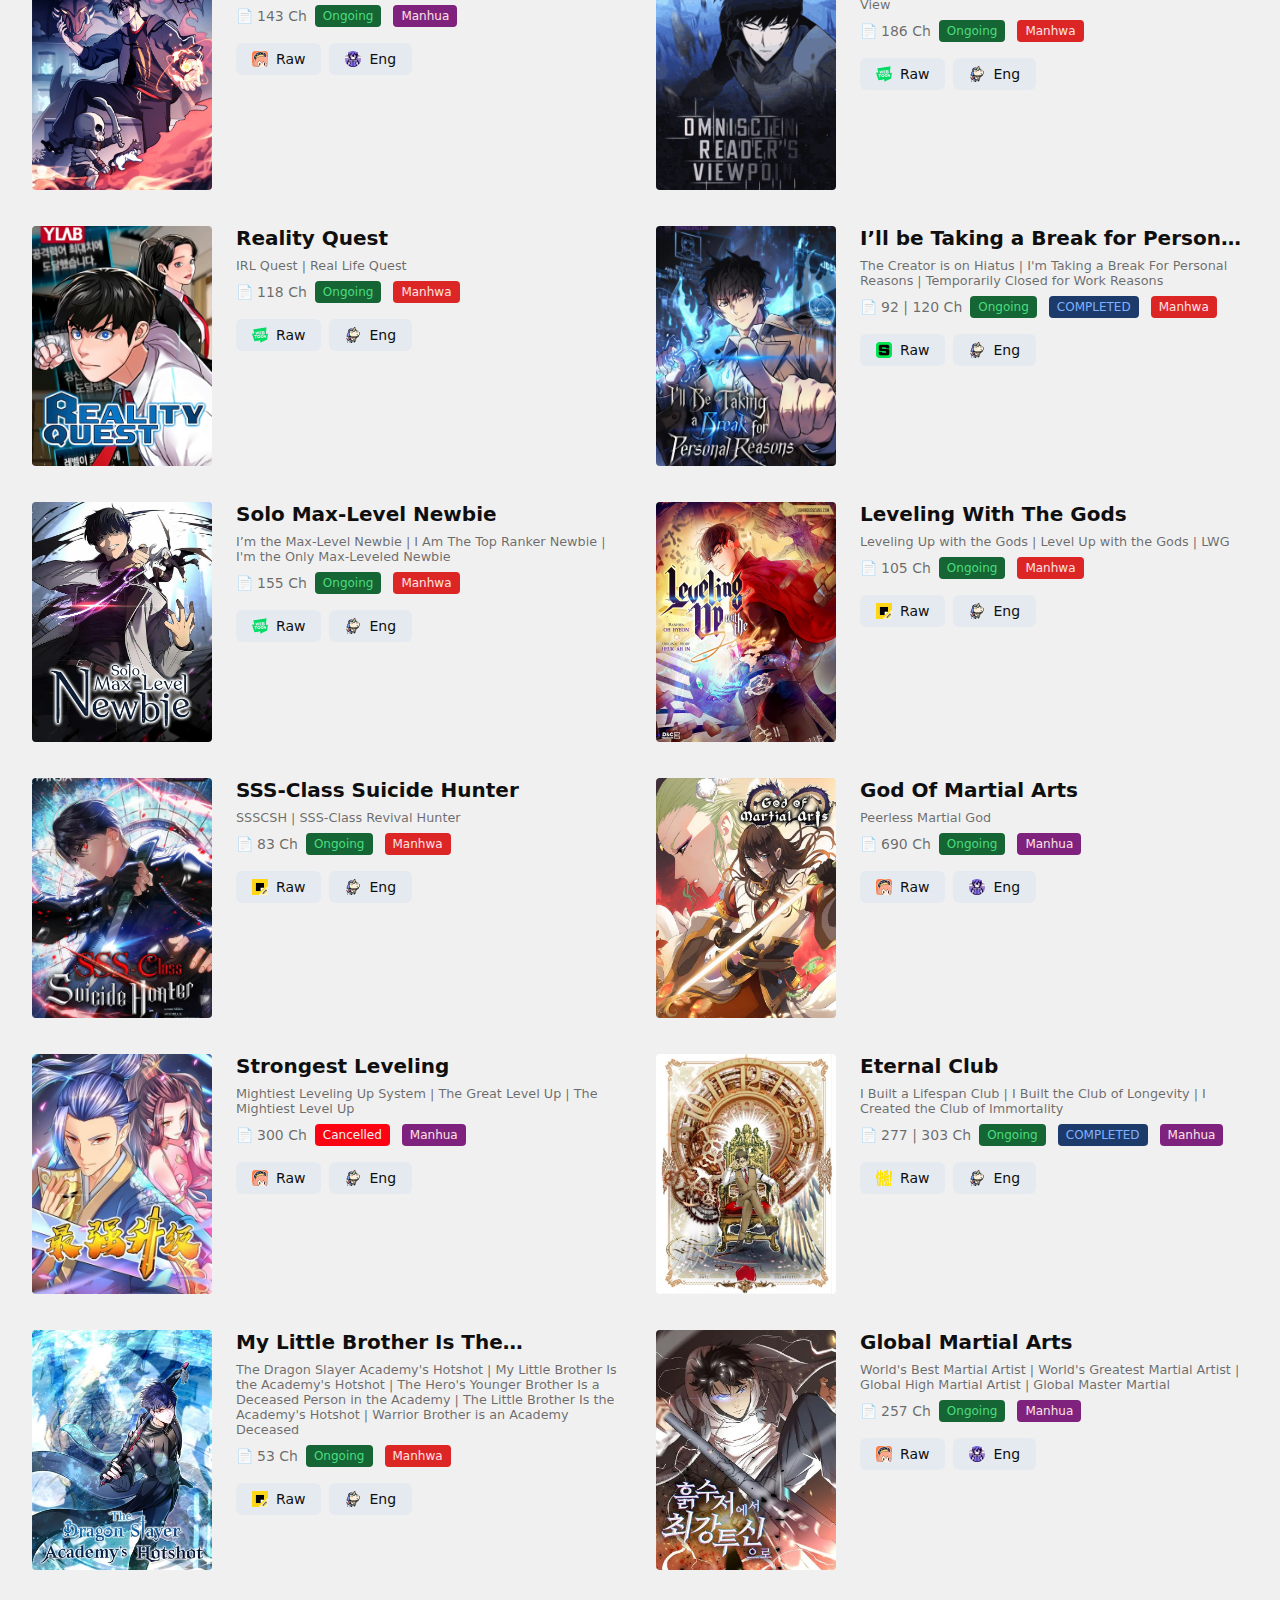
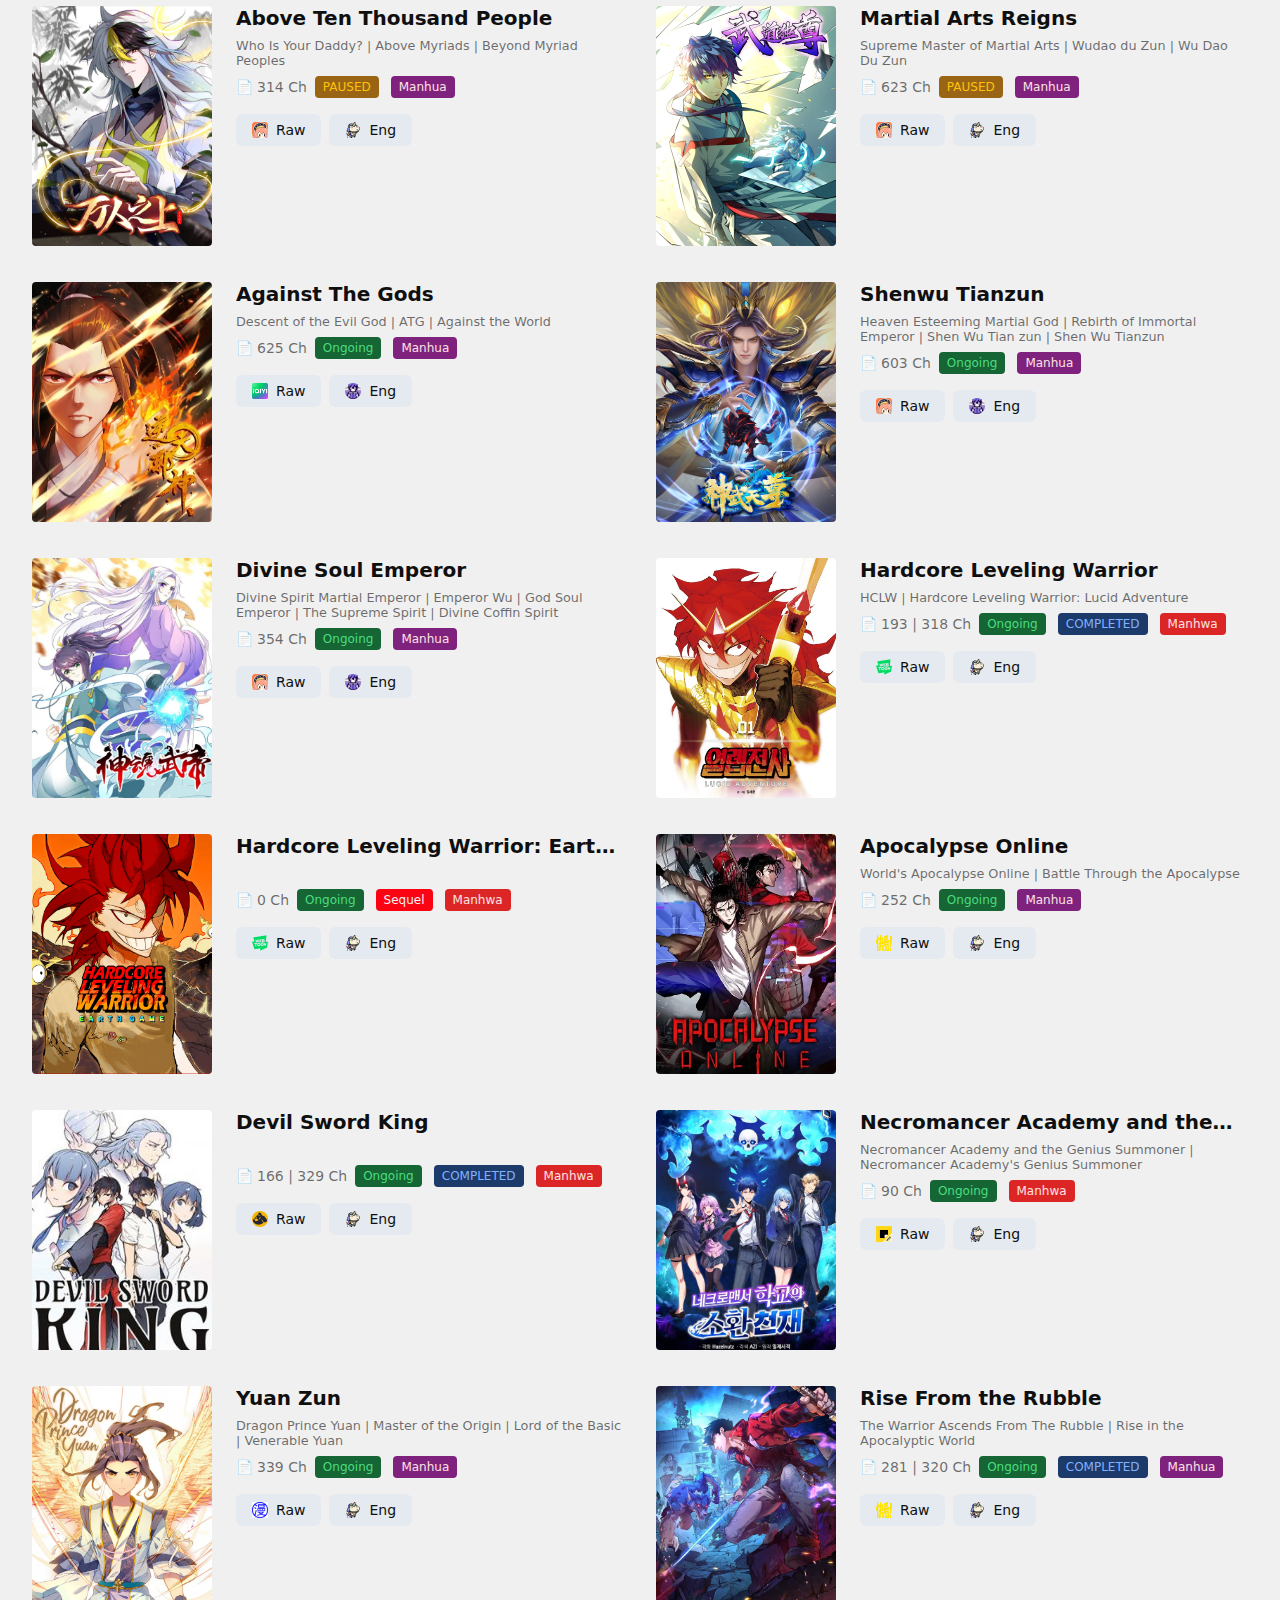
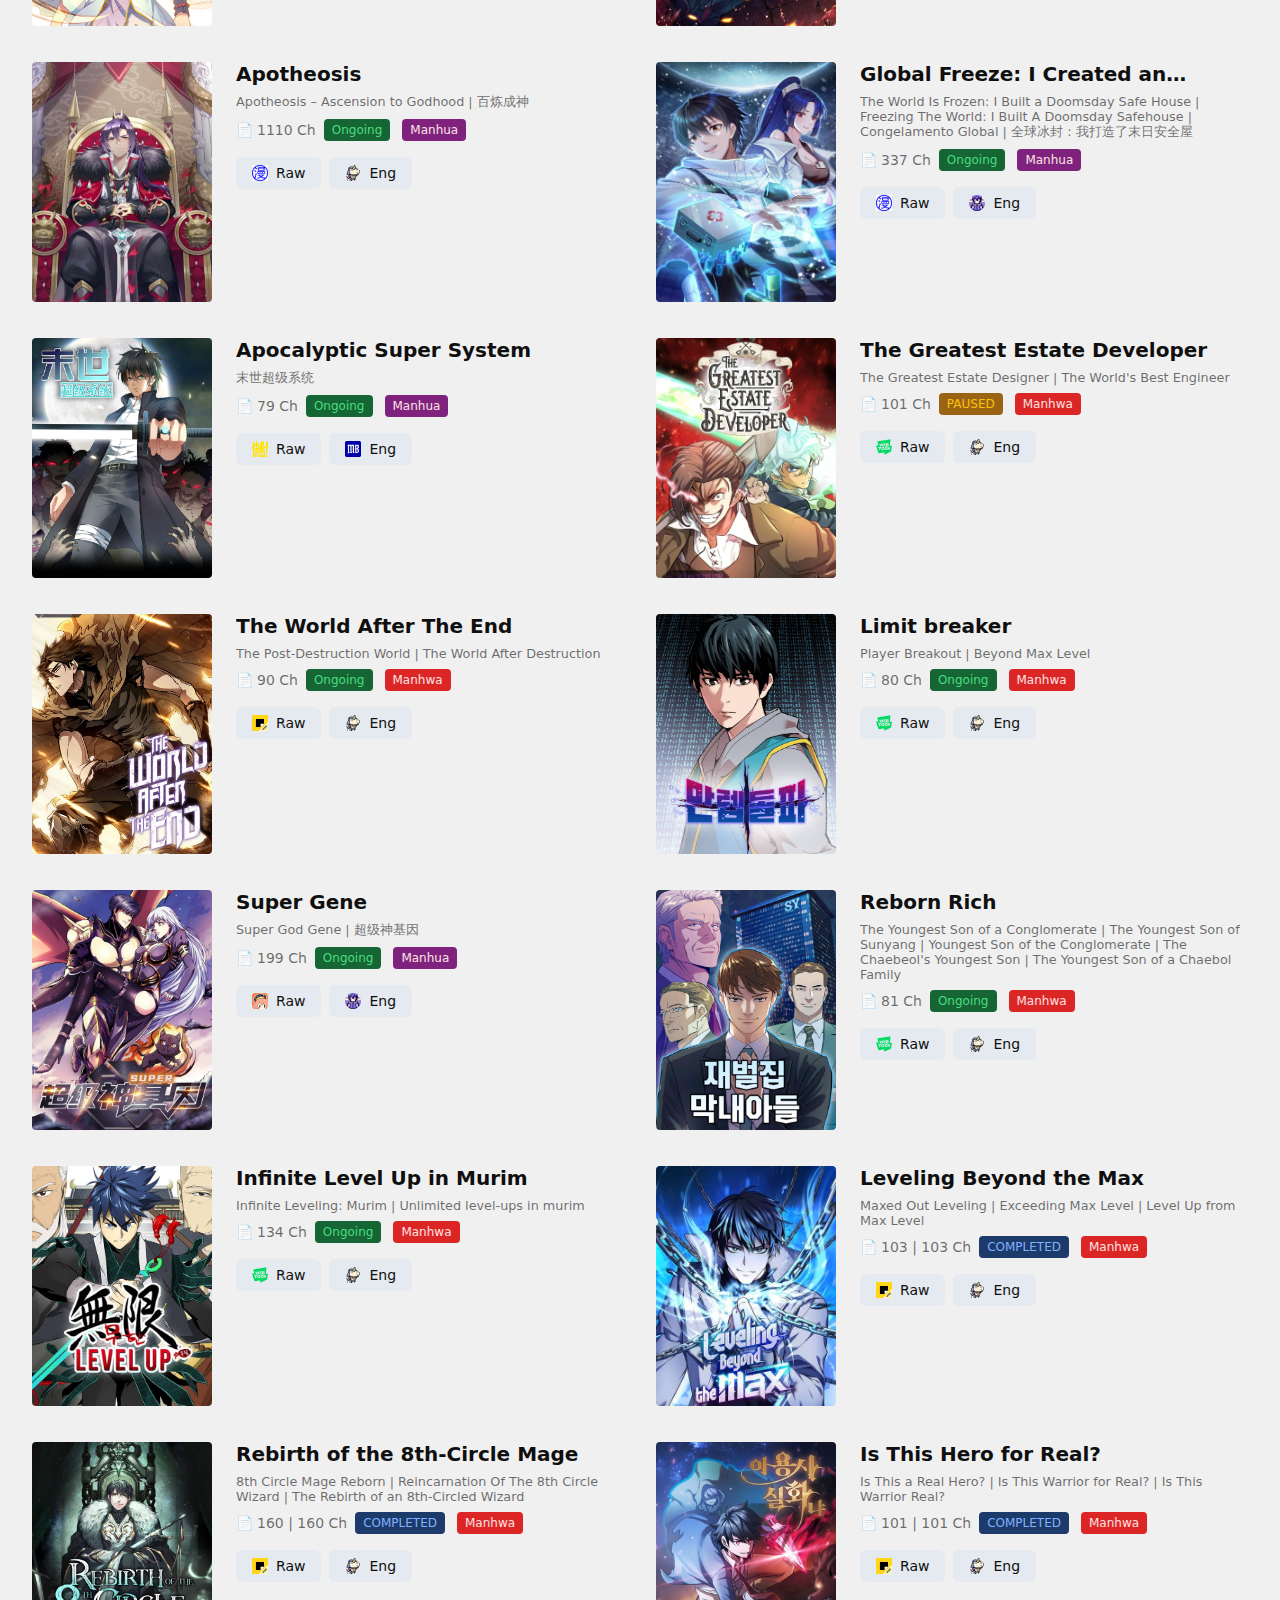
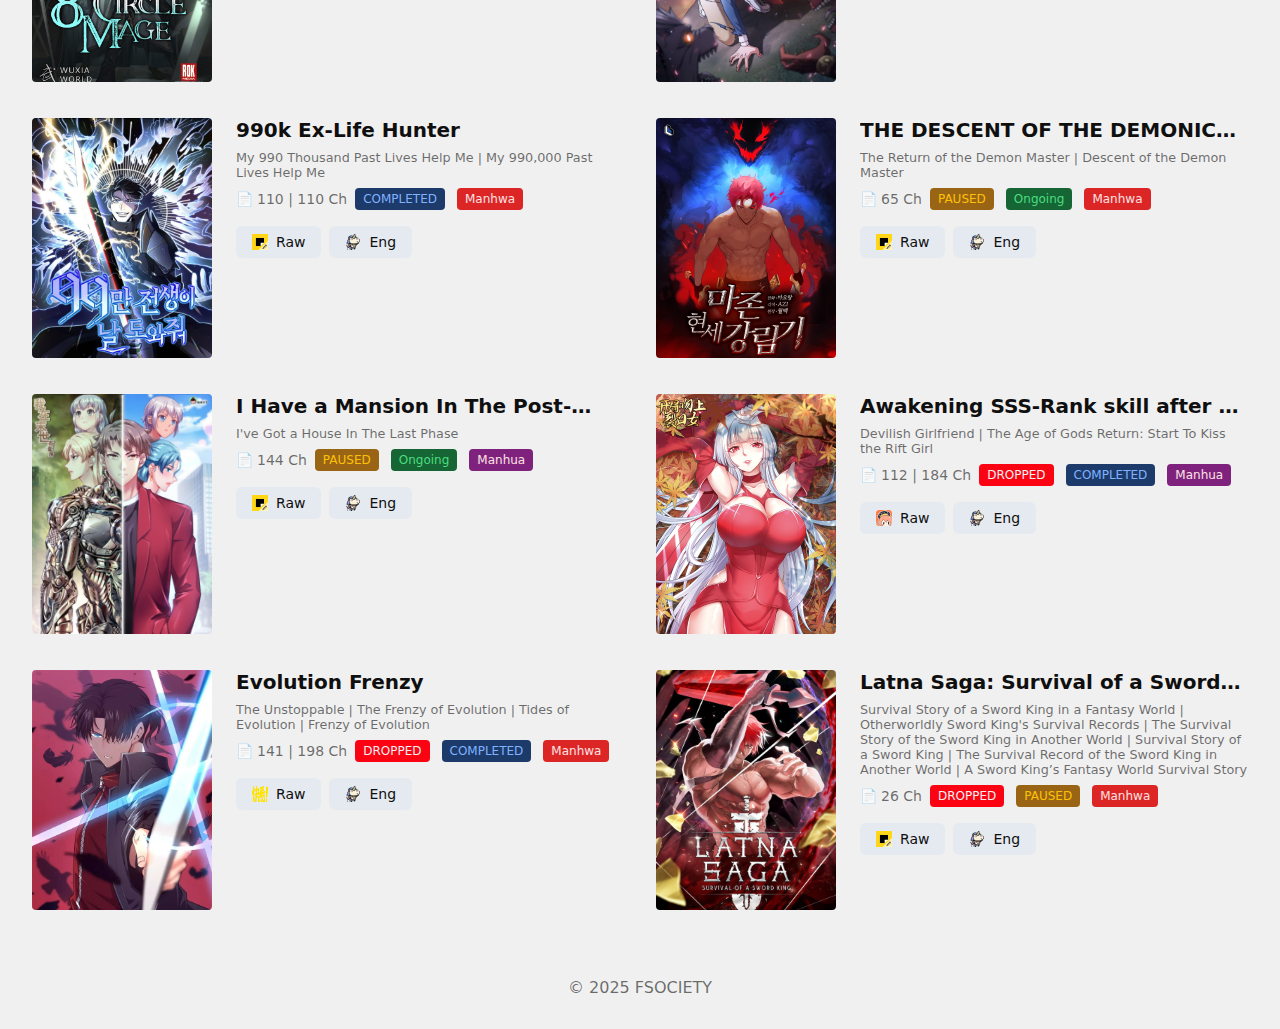
==== commit 8ced4d23: "." ====
--- a/index.html
+++ b/index.html
@@ -514,7 +514,7 @@
         title: "Logging 10000 Years into the Future",
         originalTitle: "Leveling Up into the Future | Apex Future Martial Arts | Martial Art: Future's Ten Thousand Years | Log into the Future",
         chapters: 203,
-        origChapter: 203, // Orginal chapter Available
+        origChapter: 207, // Orginal chapter Available
         statuses: ["Ongoing", "Manhua"],// Replace with [ Ongoing, PAUSED, COMPLETED, Cancelled, DROPPED | Manhwa, Manhua, Manga ]
         image: "img/cover/Logging-10000-Years-into-the-Future.webp", // Replace with your image URL
         RawLink: "https://www.kuaikanmanhua.com/web/topic/17161/", // Replace with your RAW URL
@@ -526,11 +526,71 @@
         title: "Disastrous Necromancer",
         originalTitle: "Catastrophic Necromancer | Necromancer, the Ultimate Scourge! | Scourge Necromancer | Necromancer! I Am a Disaster | Necromancer: King of The Scourge",
         chapters: 158,
+        origChapter: 169,
         statuses: ["Ongoing", "Manhua"],
         image: "img/cover/Disastrous_Necromancer.png",
         RawLink: "https://www.kuaikanmanhua.com/web/topic/18819/",
         EngLink: "https://comick.io/comic/catastrophic-necromancer",
         rawIcon: "img/icons/kuaikan.png",
+        engIcon: "img/icons/comick.webp"
+      },
+      {
+        title: "Murim Login",
+        originalTitle: "Log-in Murim",
+        chapters: 185,
+        origChapter: 219,
+        statuses: ["Ongoing", "Manhwa"],
+        image: "img/cover/Murim_Login.webp",
+        RawLink: "https://page.kakao.com/content/54872059",
+        EngLink: "https://comick.io/comic/01-murim-login",
+        rawIcon: "img/icons/kakao.png",
+        engIcon: "img/icons/comick.webp"
+      },
+      {
+        title: "Returned from Hell",
+        originalTitle: "Han Dae Sung Returned From Hell | Han Dae Seong Came Back From Hell | Han Daesung, Back From Hell",
+        chapters: 128,
+        statuses: ["Ongoing", "Manhwa"],
+        image: "img/cover/Returned_from_Hell.jpg",
+        RawLink: "https://page.kakao.com/content/61269335",
+        EngLink: "https://snowmtl.ru/comics/returned-from-hell",
+        rawIcon: "img/icons/kakao.png",
+        engIcon: "img/icons/snowmachine.png"
+      },
+      {
+        title: "The Demon King Levels Up",
+        originalTitle: "Demon Lord's Martial Arts Ascension | The Demon Lord Levels Up With Martial Arts | Martial Demon King",
+        chapters: 60,
+        origChapter: 115,
+        statuses: ["Ongoing", "Manhwa"],
+        image: "img/cover/The_Demon_King_Levels_Up.jpg",
+        RawLink: "https://page.kakao.com/content/60477730",
+        EngLink: "https://comick.io/comic/01-demon-lord-s-martial-arts-ascension",
+        rawIcon: "img/icons/kakao.png",
+        engIcon: "img/icons/comick.webp"
+      },
+      {
+        title: "Life of a Quack Healer",
+        originalTitle: "How to Live as an Unlicensed Healer | Illegal Healer | How to Live as a Fake Healer | How to Live as an Illegal Healer | How to Live as a Bootleg Healer | How to Live as a Yama Healer",
+        chapters: 78,
+        origChapter: 98, // Orginal chapter Available
+        statuses: ["Ongoing", "Manhwa"],
+        image: "img/cover/Life_of_a_Quack_Healer.jpg",
+        RawLink: "https://comic.naver.com/webtoon/list?titleId=808757&utm_source=comick",
+        EngLink: "https://comick.io/comic/02-how-to-live-as-an-unlicensed-healer",
+        rawIcon: "img/icons/webtoon.png",
+        engIcon: "img/icons/comick.webp"
+      },
+      {
+        title: "The Tutorial Is Too Hard ",
+        originalTitle: "The Tutorial Is Too Tough!",
+        chapters: 41,
+        origChapter: 212,
+        statuses: ["Ongoing", "Manhwa"],
+        image: "img/cover/The_Tutorial_Is_Too_Tough.webp",
+        RawLink: "https://page.kakao.com/content/56443245",
+        EngLink: "https://comick.io/comic/01-the-tutorial-is-too-hard",
+        rawIcon: "img/icons/kakao.png",
         engIcon: "img/icons/comick.webp"
       },
       {
@@ -549,11 +609,24 @@
         title: "Writers Legacy",
         originalTitle: "‎ ",
         chapters: 12,
+        origChapter: 18,
         statuses: ["Ongoing", "Manhwa"],
         image: "img/cover/Writers_Legacy.jpg",
         RawLink: "https://www.webtoons.com/en/action/writers-legacy/list?title_no=7255",
         EngLink: "",
         rawIcon: "img/icons/webtoon.png",
+        engIcon: "img/icons/comick.webp"
+      },
+      {
+        title: "The SSS-Rank Hunter's Lucky Draw",
+        originalTitle: "SSS-Class Gacha Hunter | SSS-Class Gacha Hunter",
+        chapters: 96,
+        origChapter: 96,
+        statuses: ["Ongoing", "Manhwa"],
+        image: "img/cover/sss-class-gacha-hunter.webp",
+        RawLink: "https://page.kakao.com/content/57925268",
+        EngLink: "https://comick.io/comic/00-sss-class-gacha-hunter",
+        rawIcon: "img/icons/kakao.png",
         engIcon: "img/icons/comick.webp"
       },
       {
@@ -744,17 +817,6 @@
         engIcon: "img/icons/comick.webp"
       },
       {
-        title: "Murim Login",
-        originalTitle: "Log-in Murim",
-        chapters: 185,
-        statuses: ["Ongoing", "Manhwa"],
-        image: "img/cover/Murim_Login.webp",
-        RawLink: "https://page.kakao.com/content/54872059",
-        EngLink: "https://comick.io/comic/01-murim-login",
-        rawIcon: "img/icons/kakao.png",
-        engIcon: "img/icons/comick.webp"
-      },
-      {
         title: "Overgeared",
         originalTitle: "‎ ",
         chapters: 228,
@@ -768,9 +830,9 @@
       {
         title: "The Advanced Player of the Tutorial Tower",
         originalTitle: "The Tutorial Tower's Advanced Player | The Master Of Tutorial Tower",
-        chapters: 204,
+        chapters: 223,
         origChapter: 223,
-        statuses: ["Ongoing","COMPLETED", "Manhwa"],
+        statuses: ["COMPLETED", "Manhwa"],
         image: "img/cover/The_Advanced_Player_of_the_Tutorial_Tower.png",
         RawLink: "https://comic.naver.com/webtoon/list?titleId=738694",
         EngLink: "https://comick.io/comic/01-the-tutorial-tower-s-advanced-player",
@@ -1441,10 +1503,22 @@
         originalTitle: "Infinite Leveling: Murim | Unlimited level-ups in murim",
         chapters: 134,
         statuses: ["Ongoing", "Manhwa"],
-        image: "img/cover/Reborn_Rich.jpg",
+        image: "img/cover/infinite_level_up_in_murim.jpg",
         RawLink: "https://comic.naver.com/webtoon/list?titleId=816676",
         EngLink: "https://comick.io/comic/01-infinite-level-up-in-murim",
         rawIcon: "img/icons/webtoon.png",
+        engIcon: "img/icons/comick.webp"
+      },
+      {
+        title: "Leveling Beyond the Max",
+        originalTitle: "Maxed Out Leveling | Exceeding Max Level | Level Up from Max Level",
+        chapters: 103,
+        origChapter: 103,
+        statuses: ["COMPLETED", "Manhwa"],
+        image: "img/cover/Leveling_Beyond_the_Max.jpg",
+        RawLink: "https://page.kakao.com/content/58239966",
+        EngLink: "https://comick.io/comic/00-maxed-out-leveling", // https://snowmtl.ru/comics/leveling-beyond-the-max
+        rawIcon: "img/icons/kakao.png",
         engIcon: "img/icons/comick.webp"
       },
       {
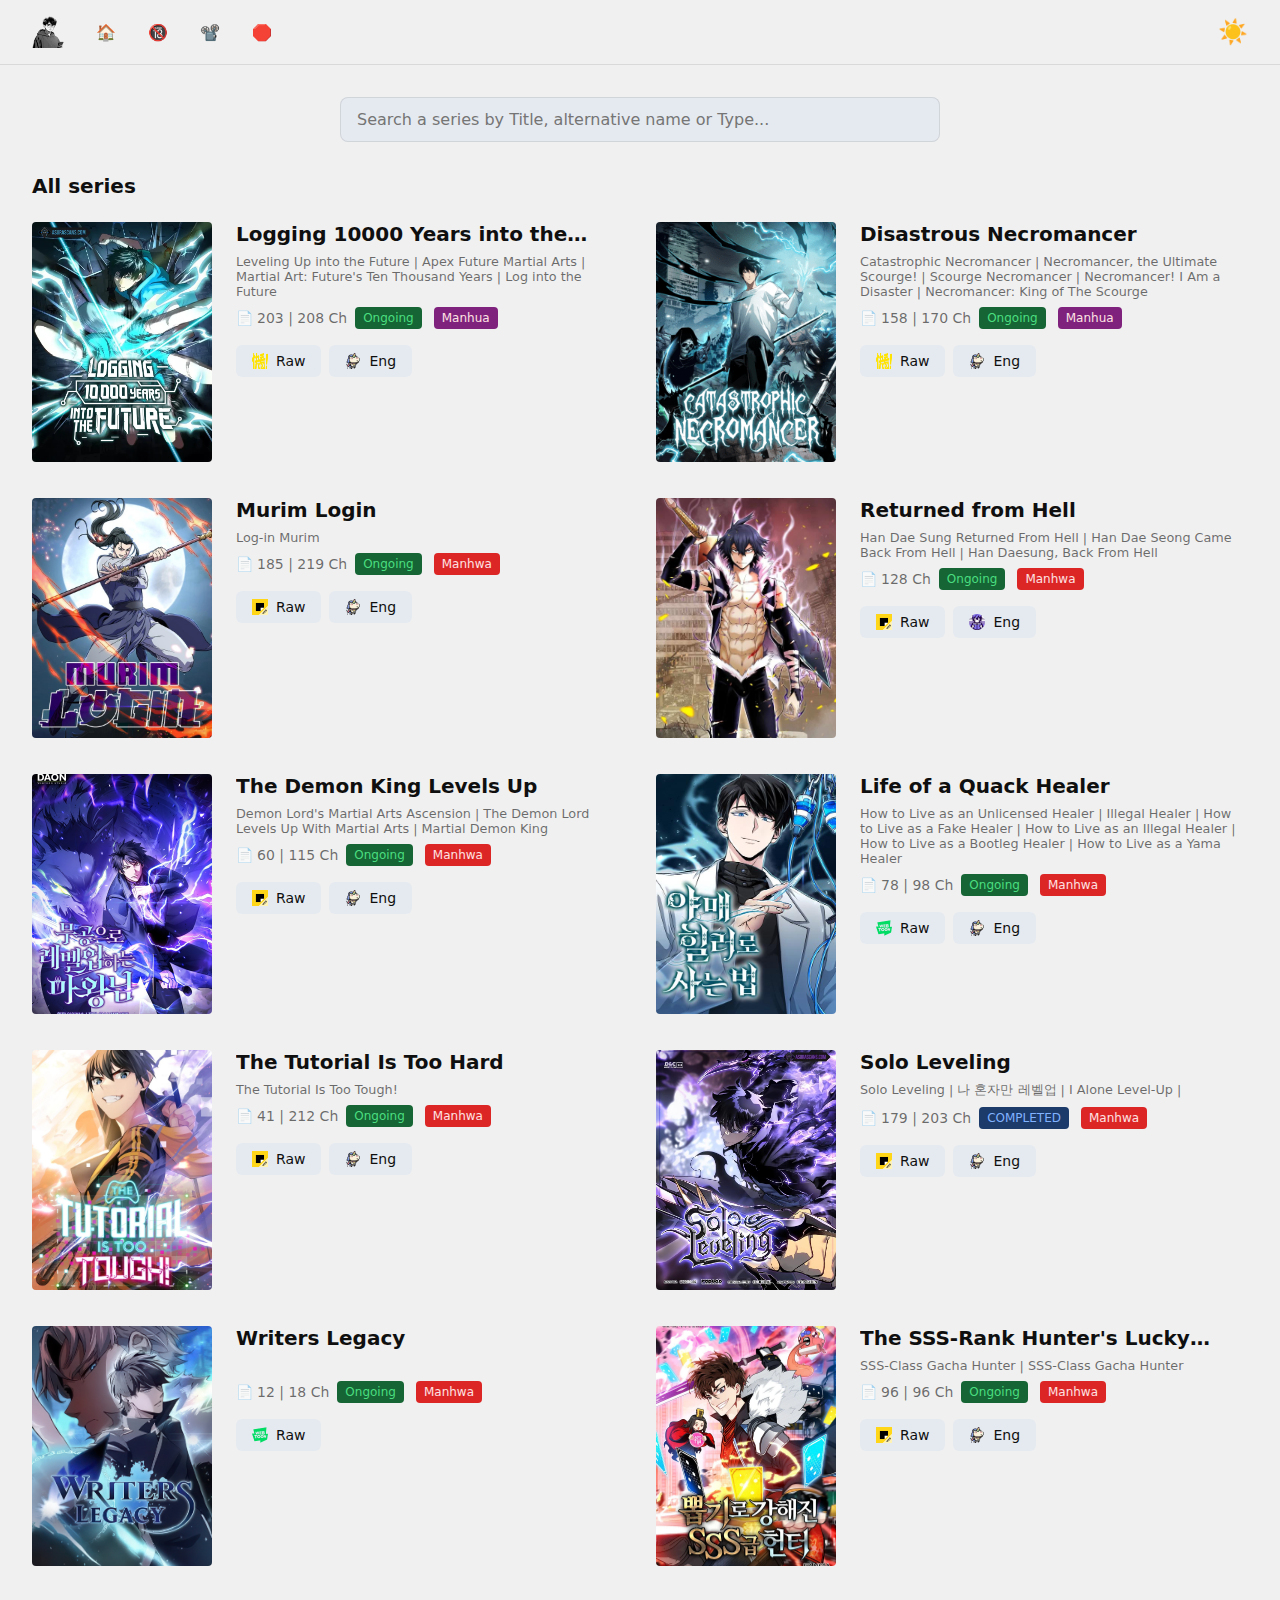
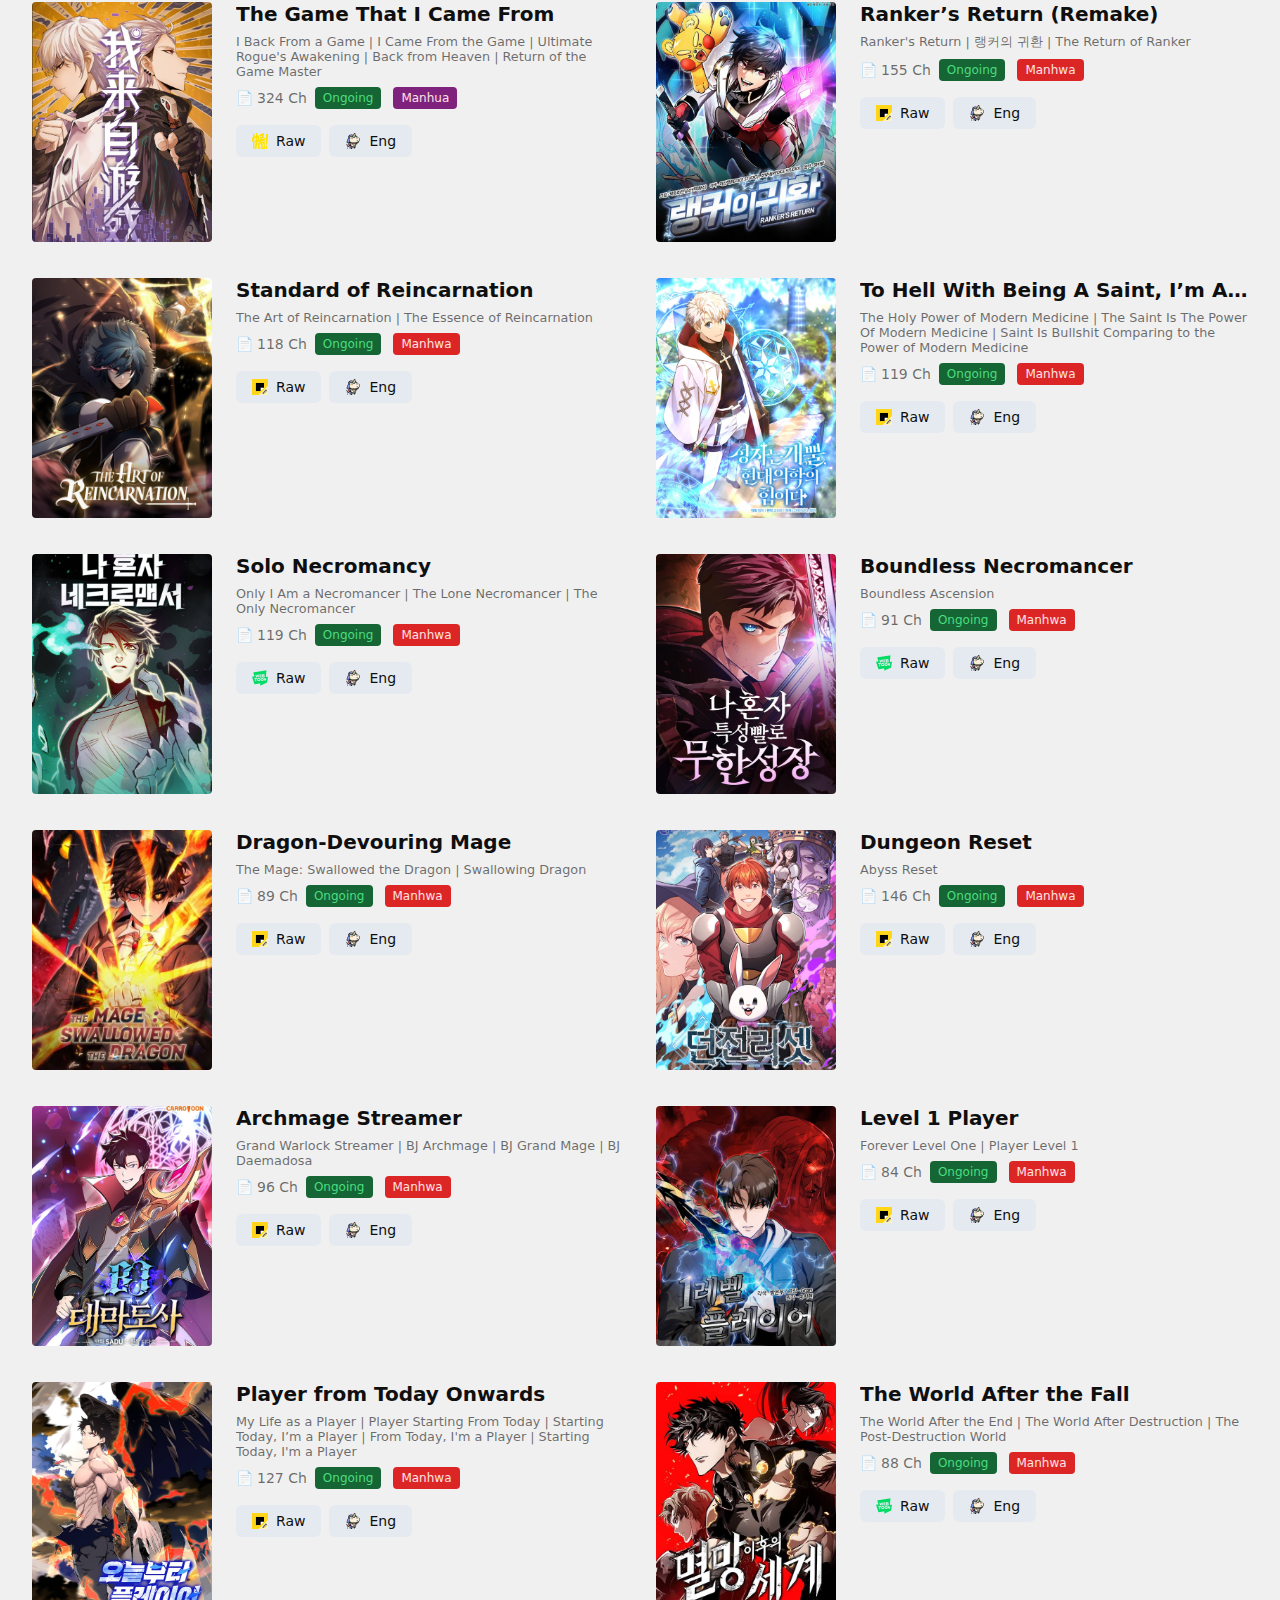
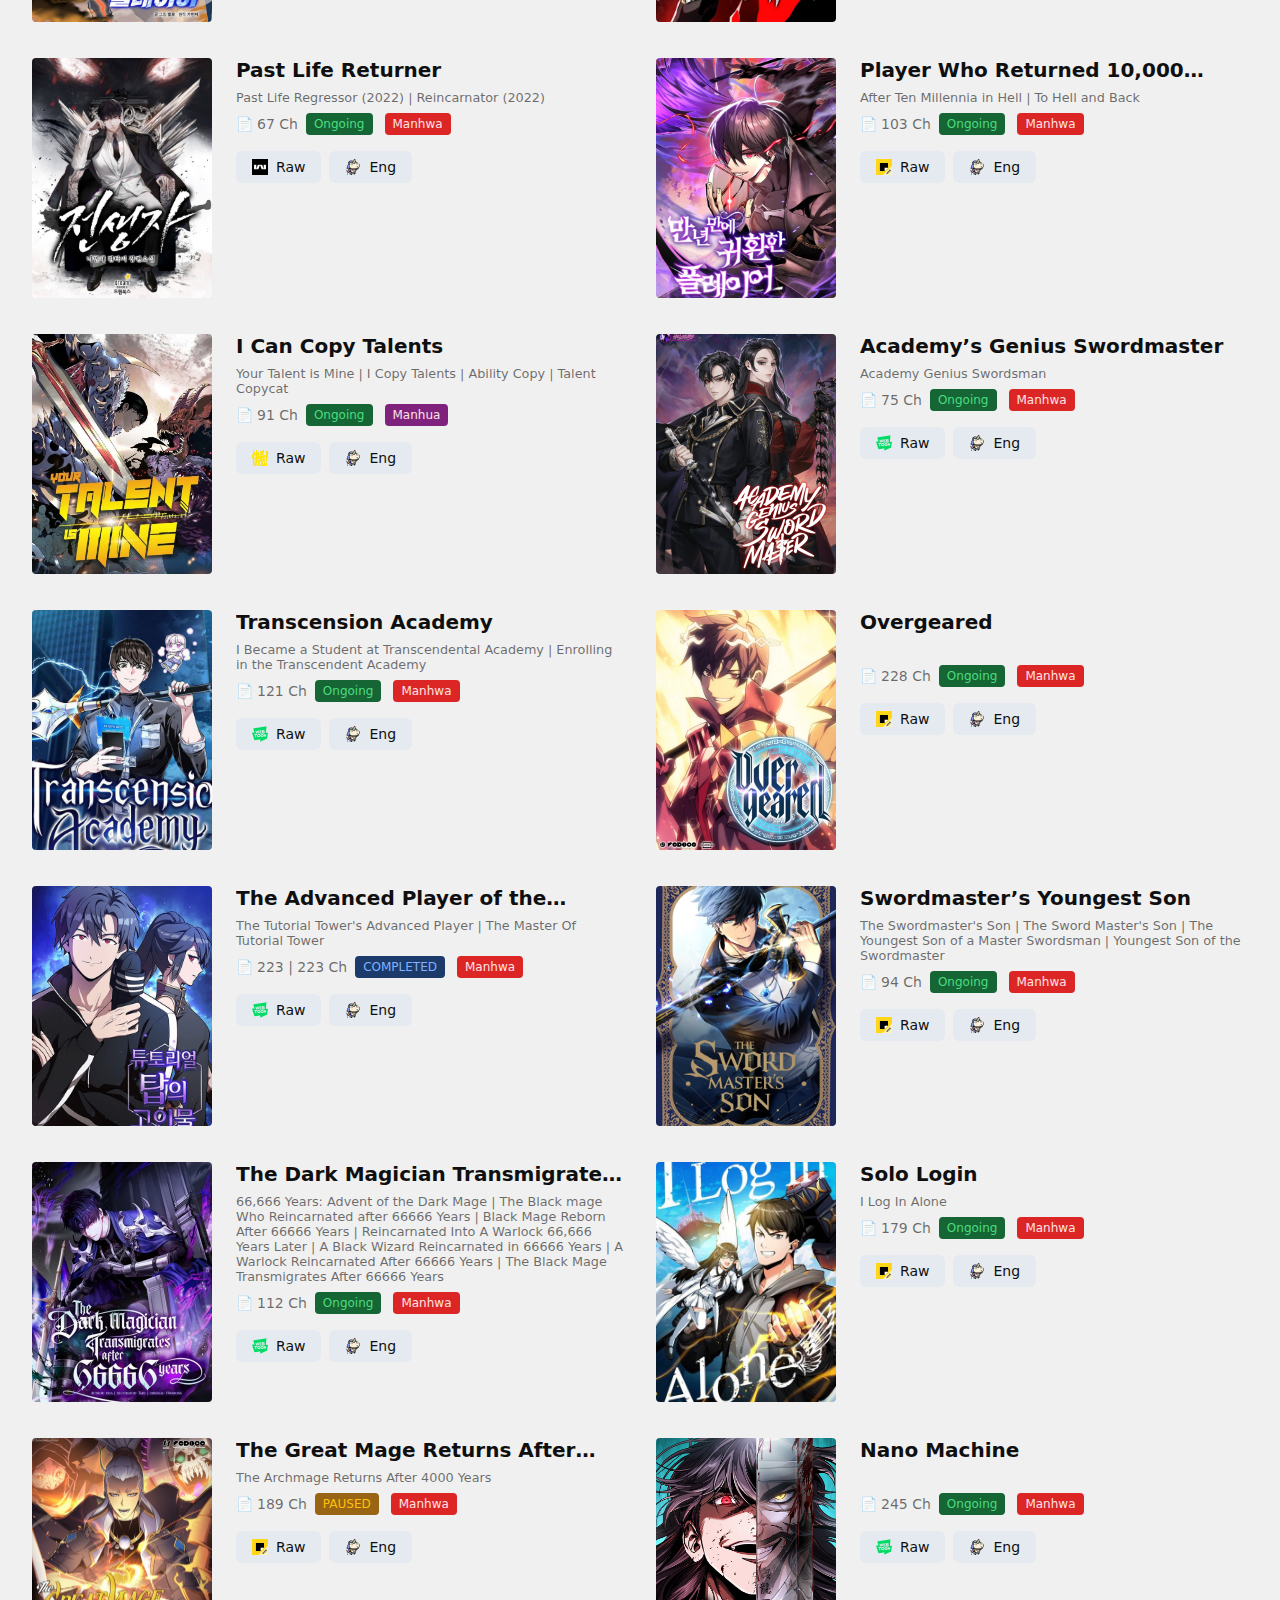
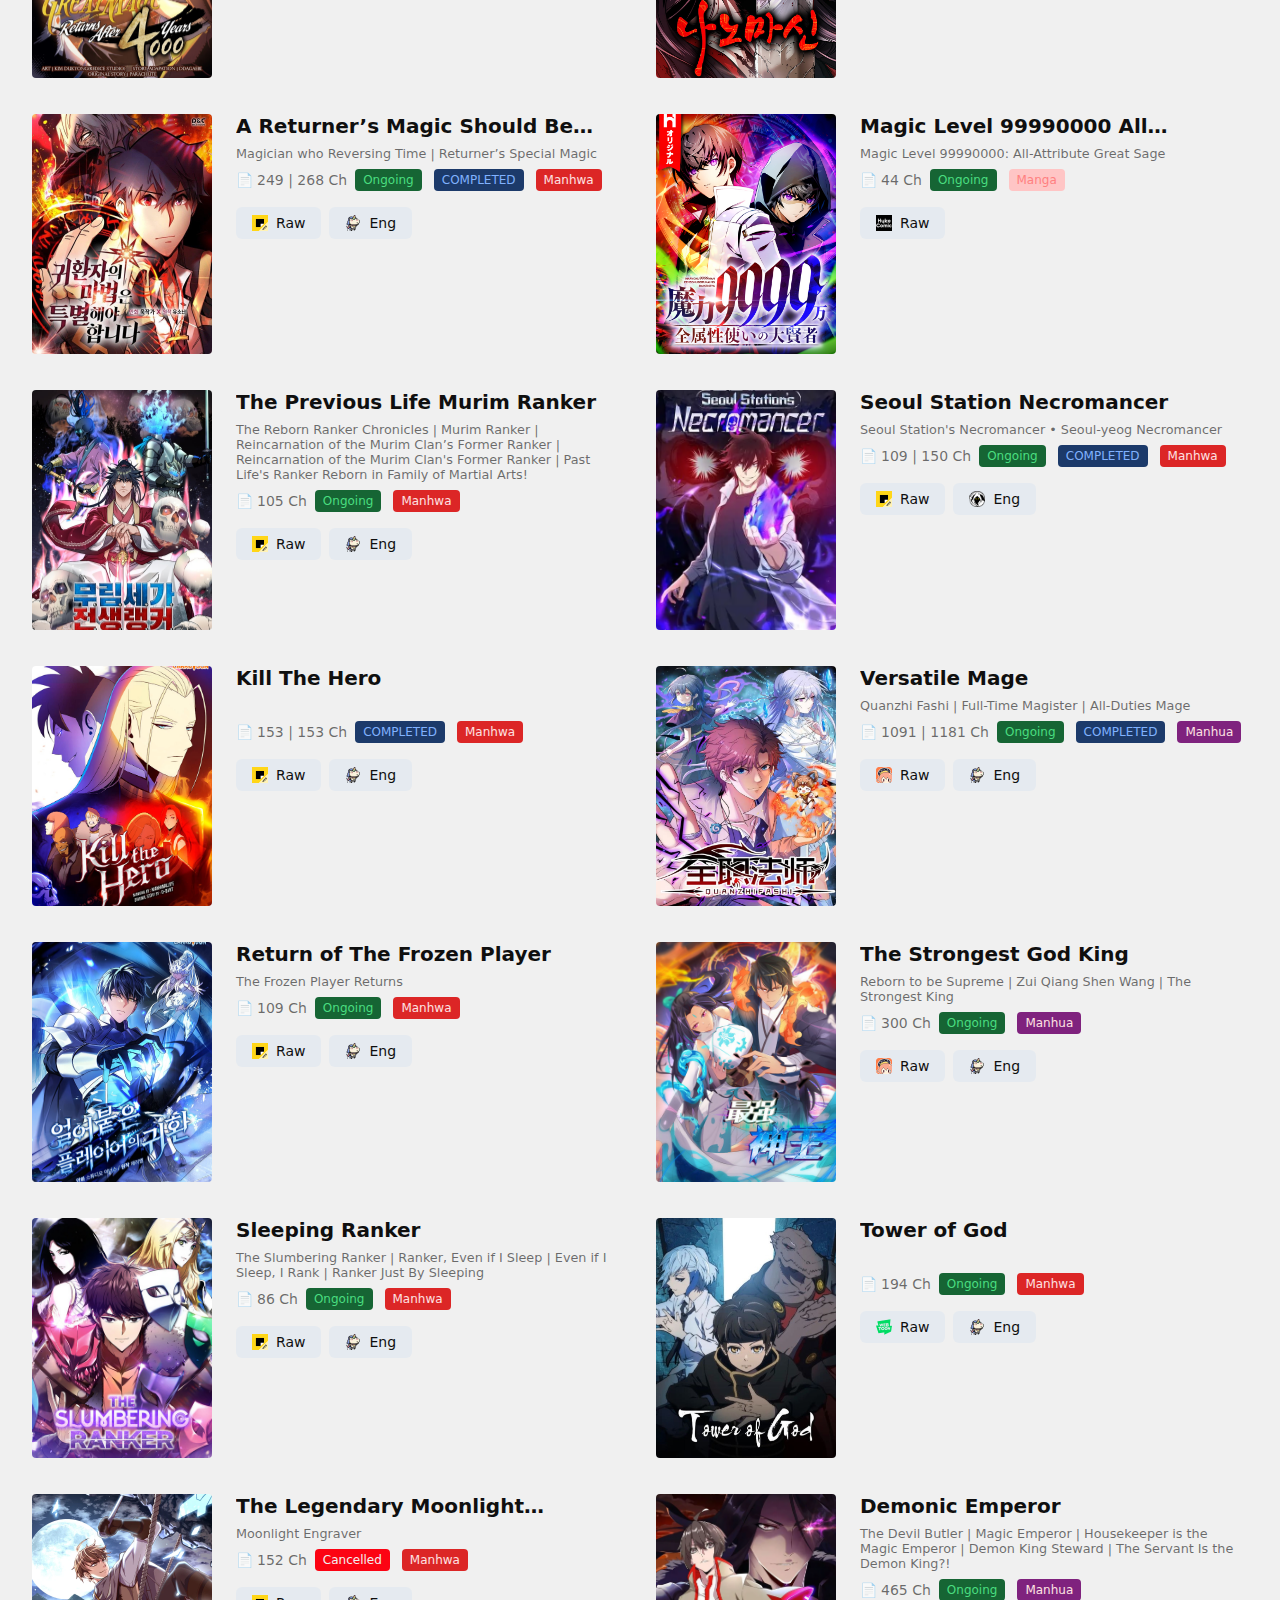
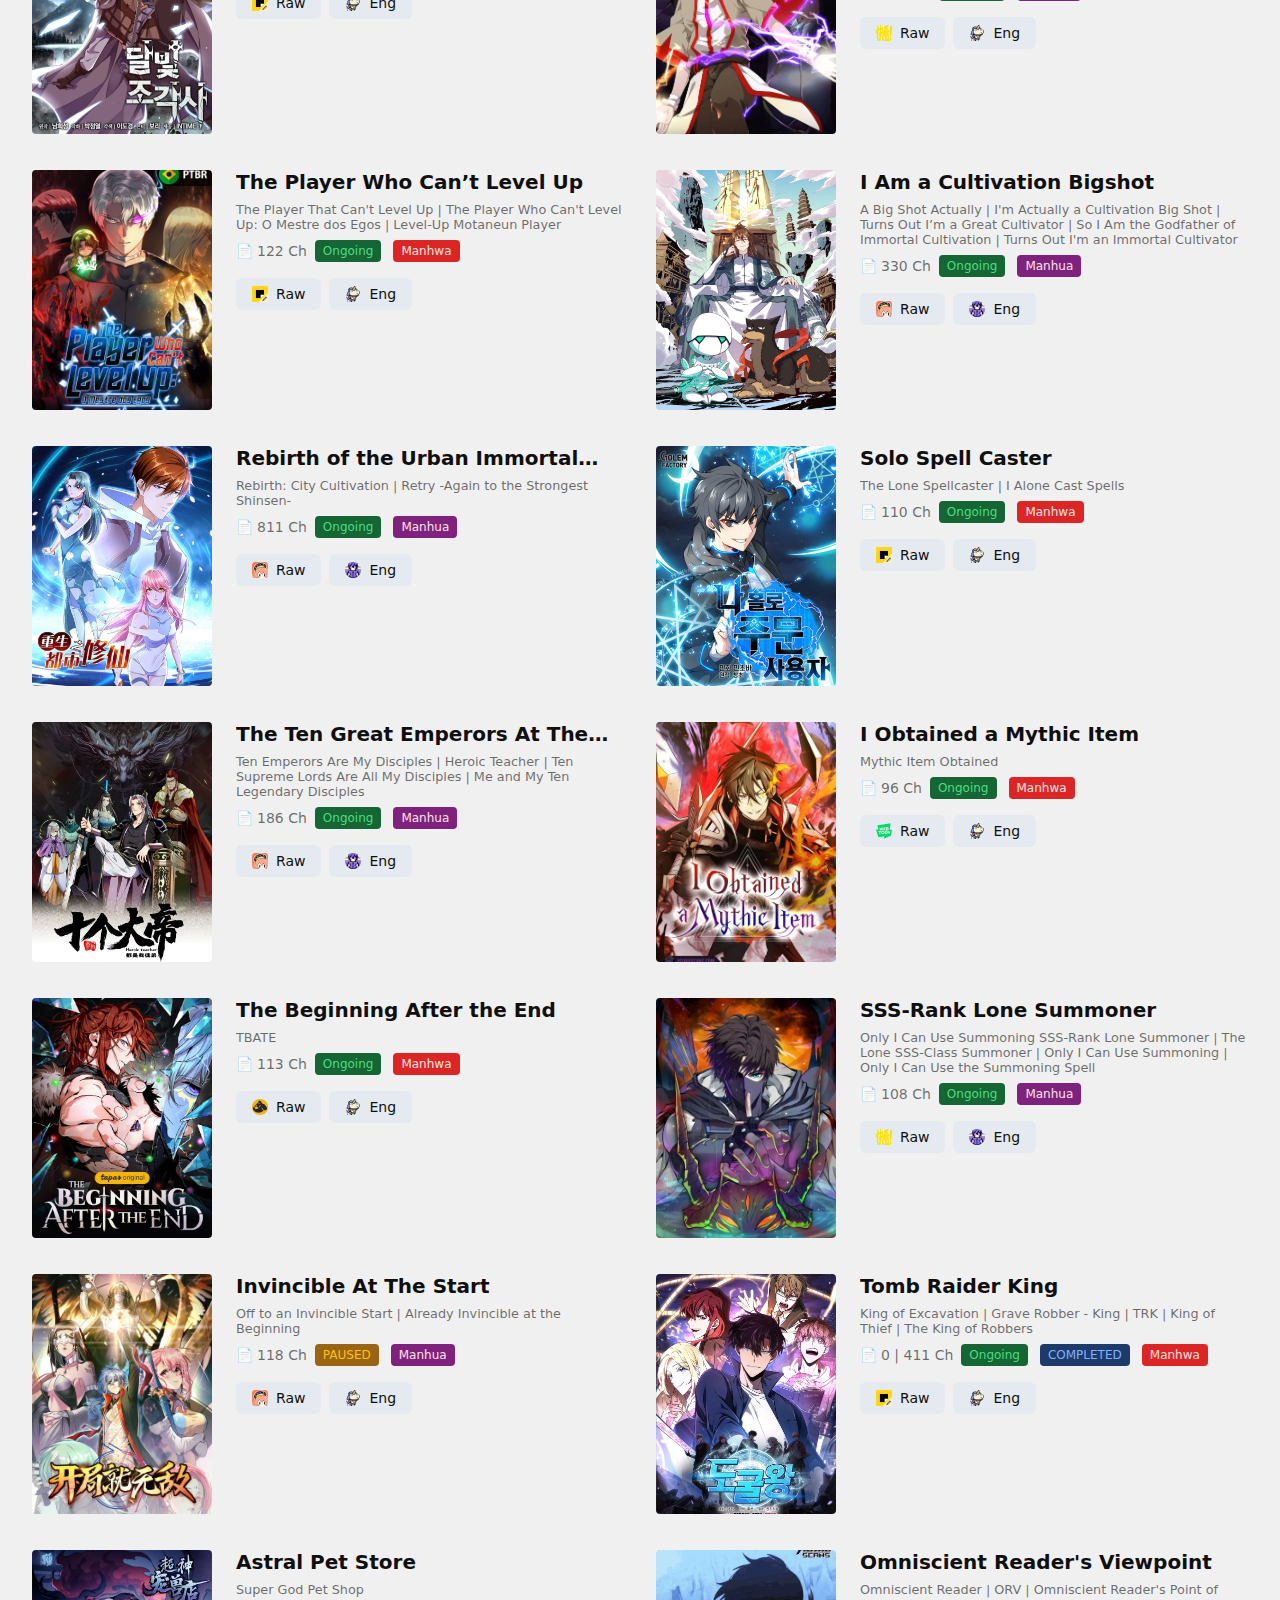
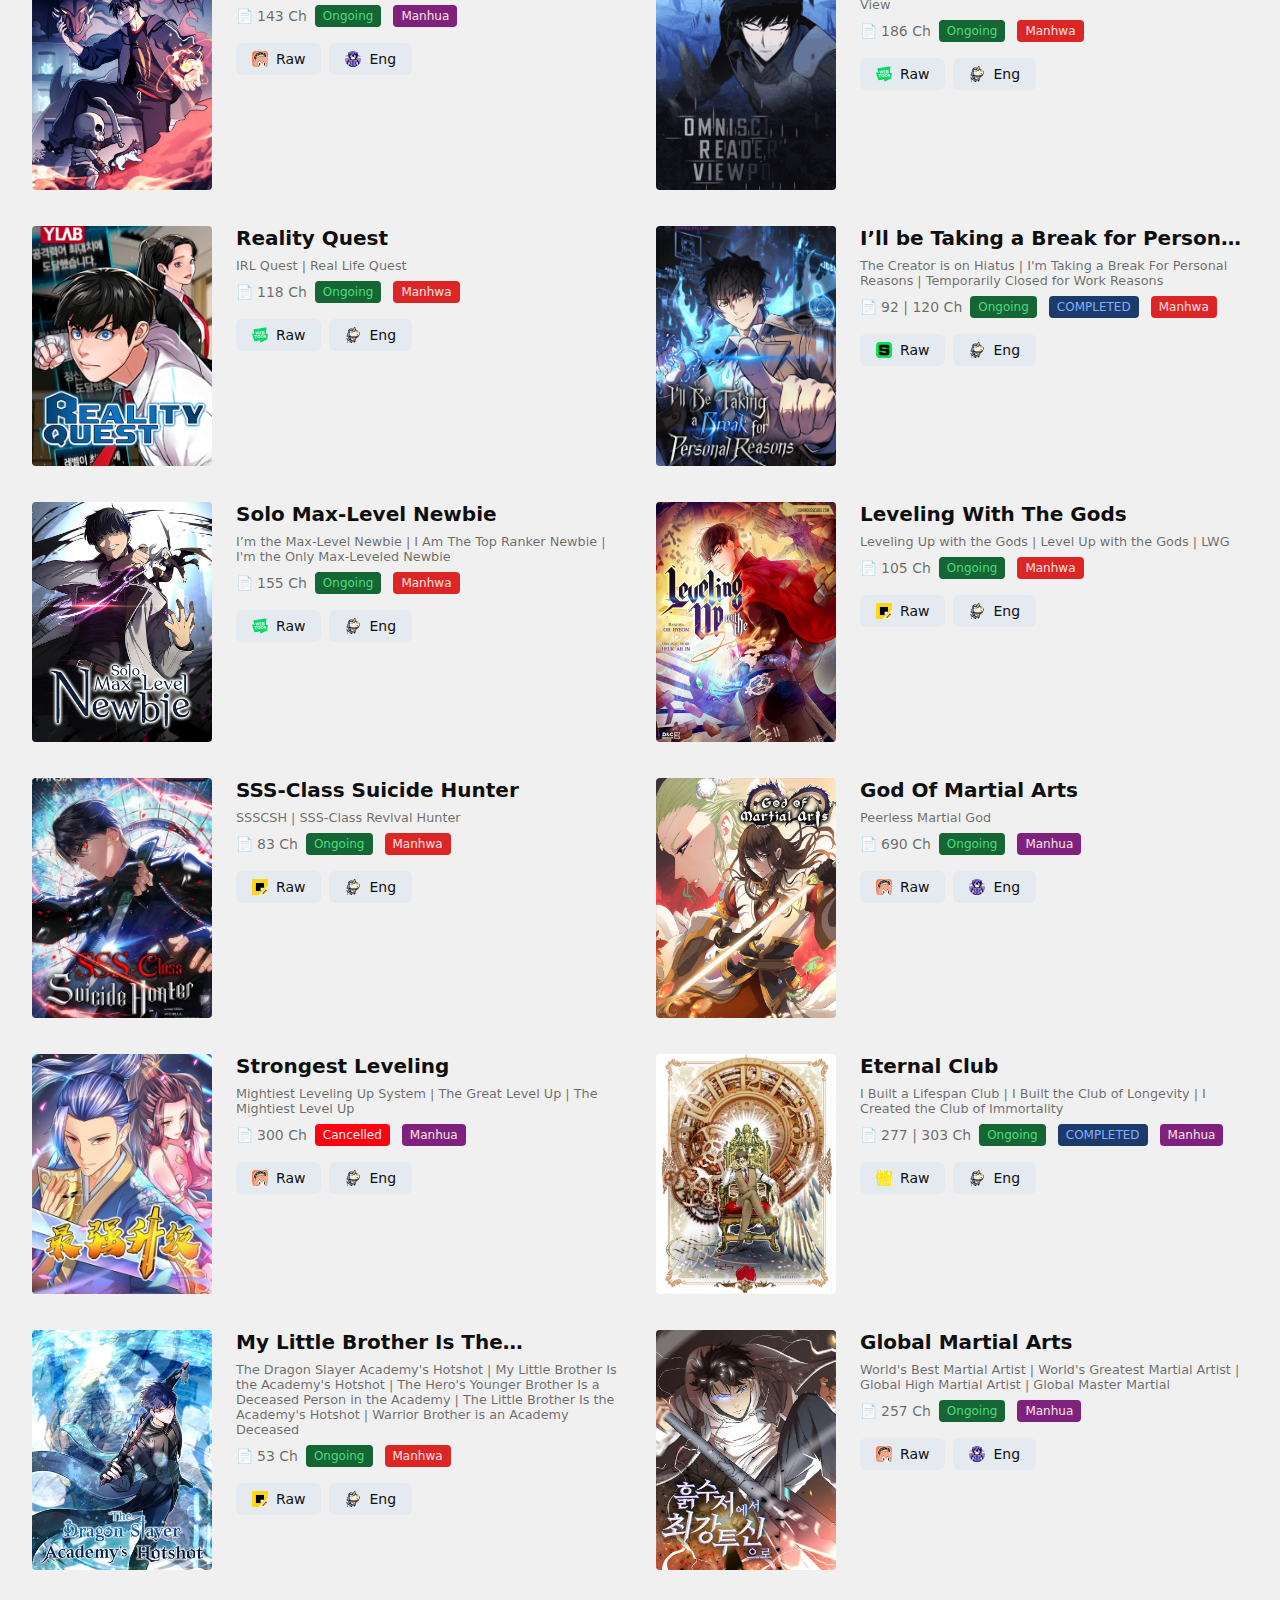
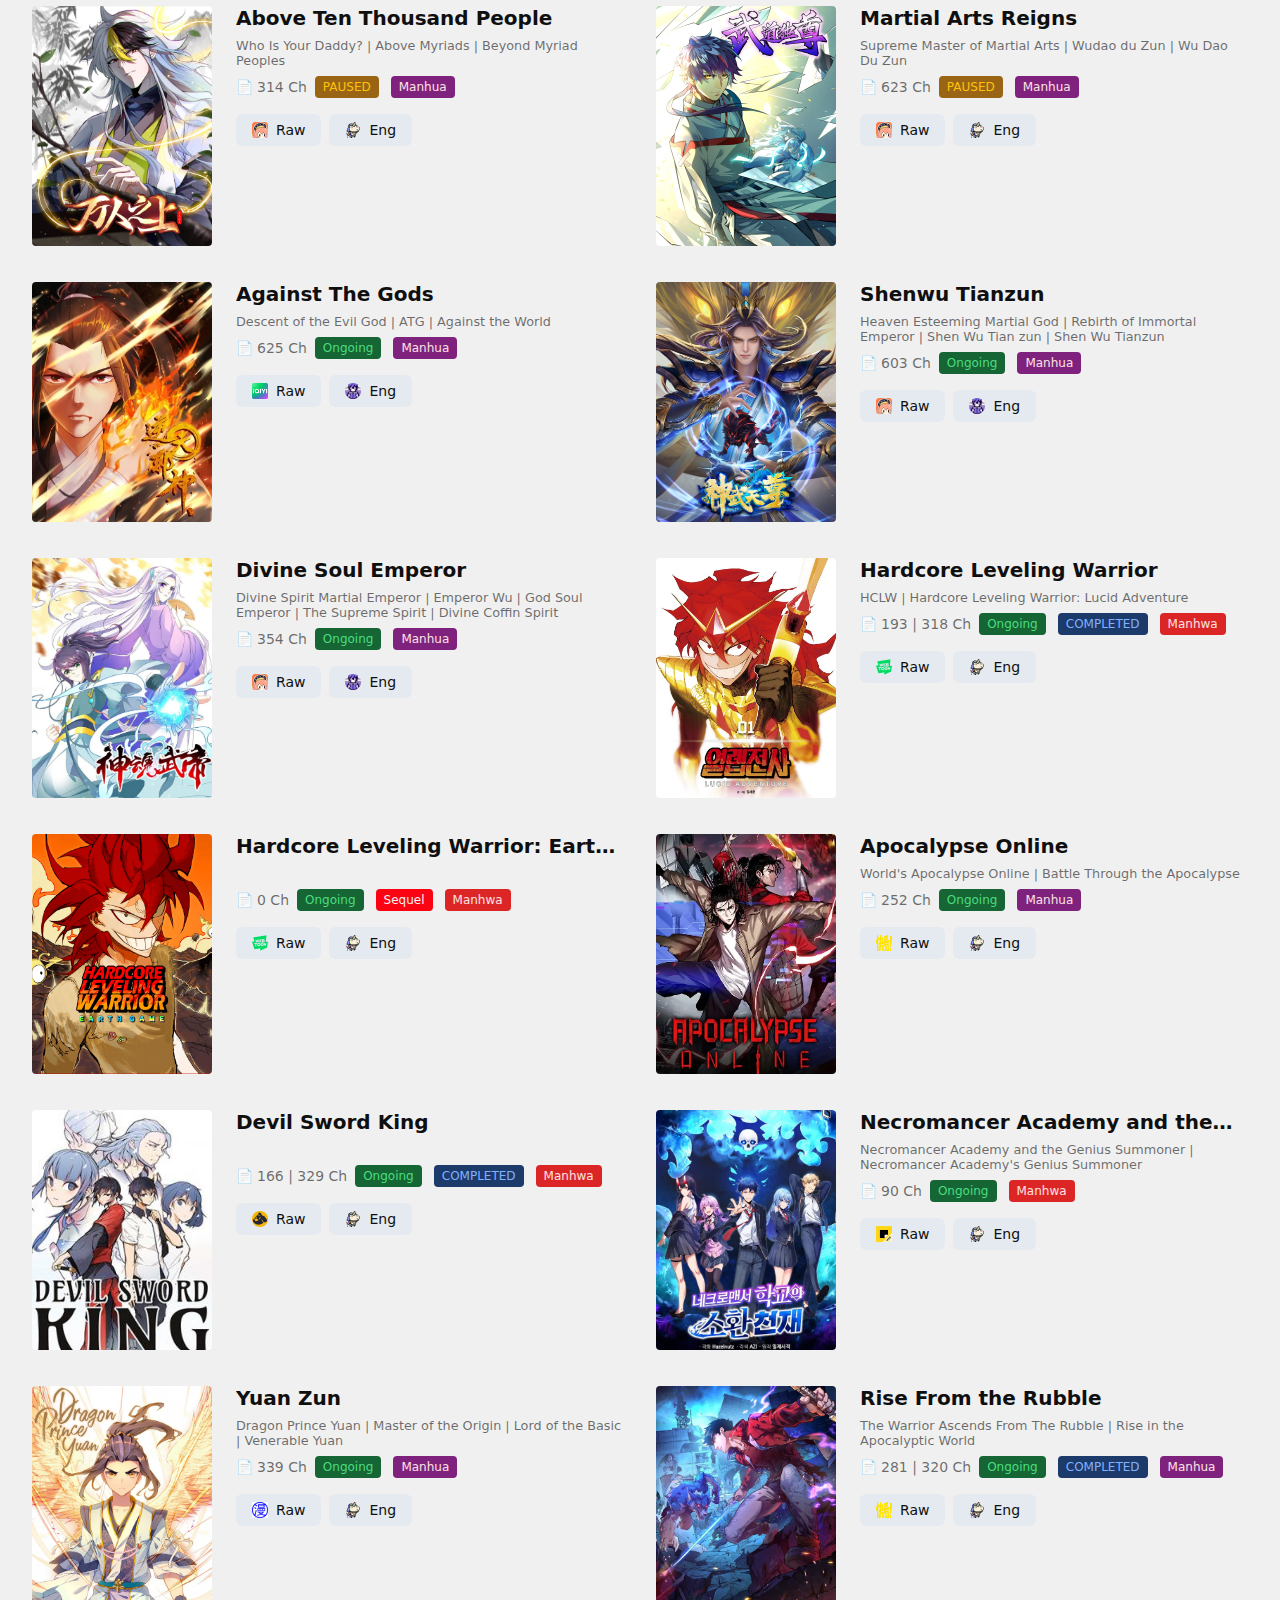
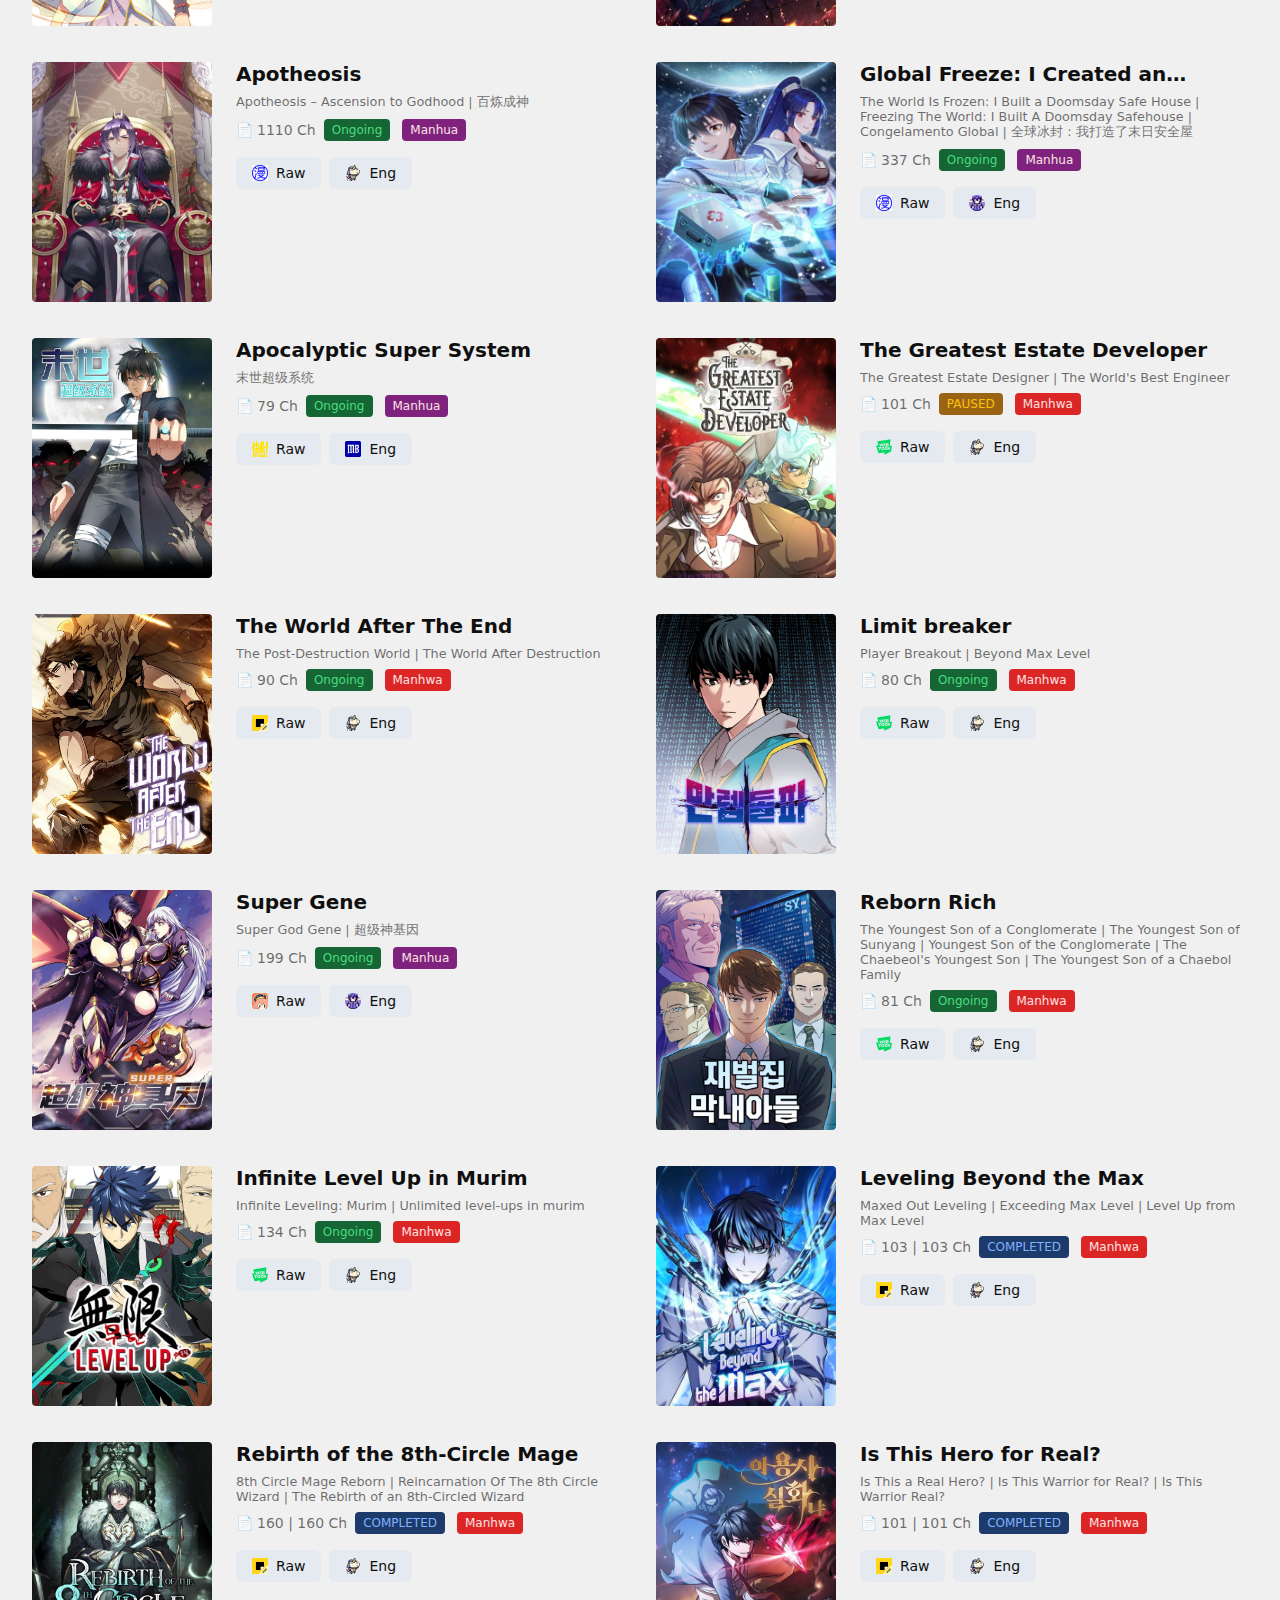
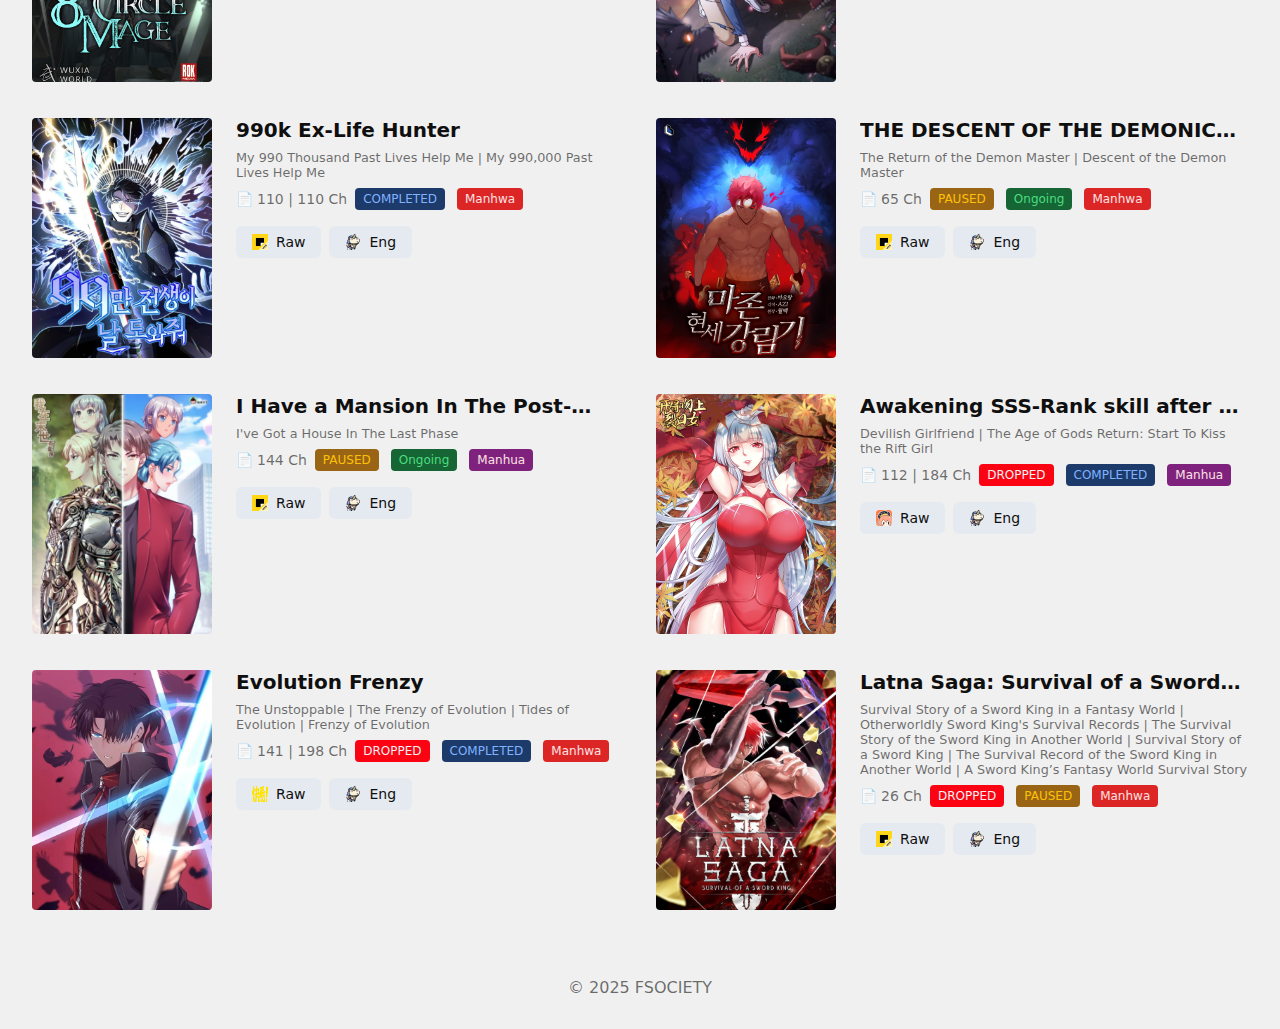
==== commit 2480cf8c: "Update index.html" ====
--- a/index.html
+++ b/index.html
@@ -514,7 +514,7 @@
         title: "Logging 10000 Years into the Future",
         originalTitle: "Leveling Up into the Future | Apex Future Martial Arts | Martial Art: Future's Ten Thousand Years | Log into the Future",
         chapters: 203,
-        origChapter: 207, // Orginal chapter Available
+        origChapter: 208, // Orginal chapter Available
         statuses: ["Ongoing", "Manhua"],// Replace with [ Ongoing, PAUSED, COMPLETED, Cancelled, DROPPED | Manhwa, Manhua, Manga ]
         image: "img/cover/Logging-10000-Years-into-the-Future.webp", // Replace with your image URL
         RawLink: "https://www.kuaikanmanhua.com/web/topic/17161/", // Replace with your RAW URL
@@ -526,7 +526,7 @@
         title: "Disastrous Necromancer",
         originalTitle: "Catastrophic Necromancer | Necromancer, the Ultimate Scourge! | Scourge Necromancer | Necromancer! I Am a Disaster | Necromancer: King of The Scourge",
         chapters: 158,
-        origChapter: 169,
+        origChapter: 170,
         statuses: ["Ongoing", "Manhua"],
         image: "img/cover/Disastrous_Necromancer.png",
         RawLink: "https://www.kuaikanmanhua.com/web/topic/18819/",
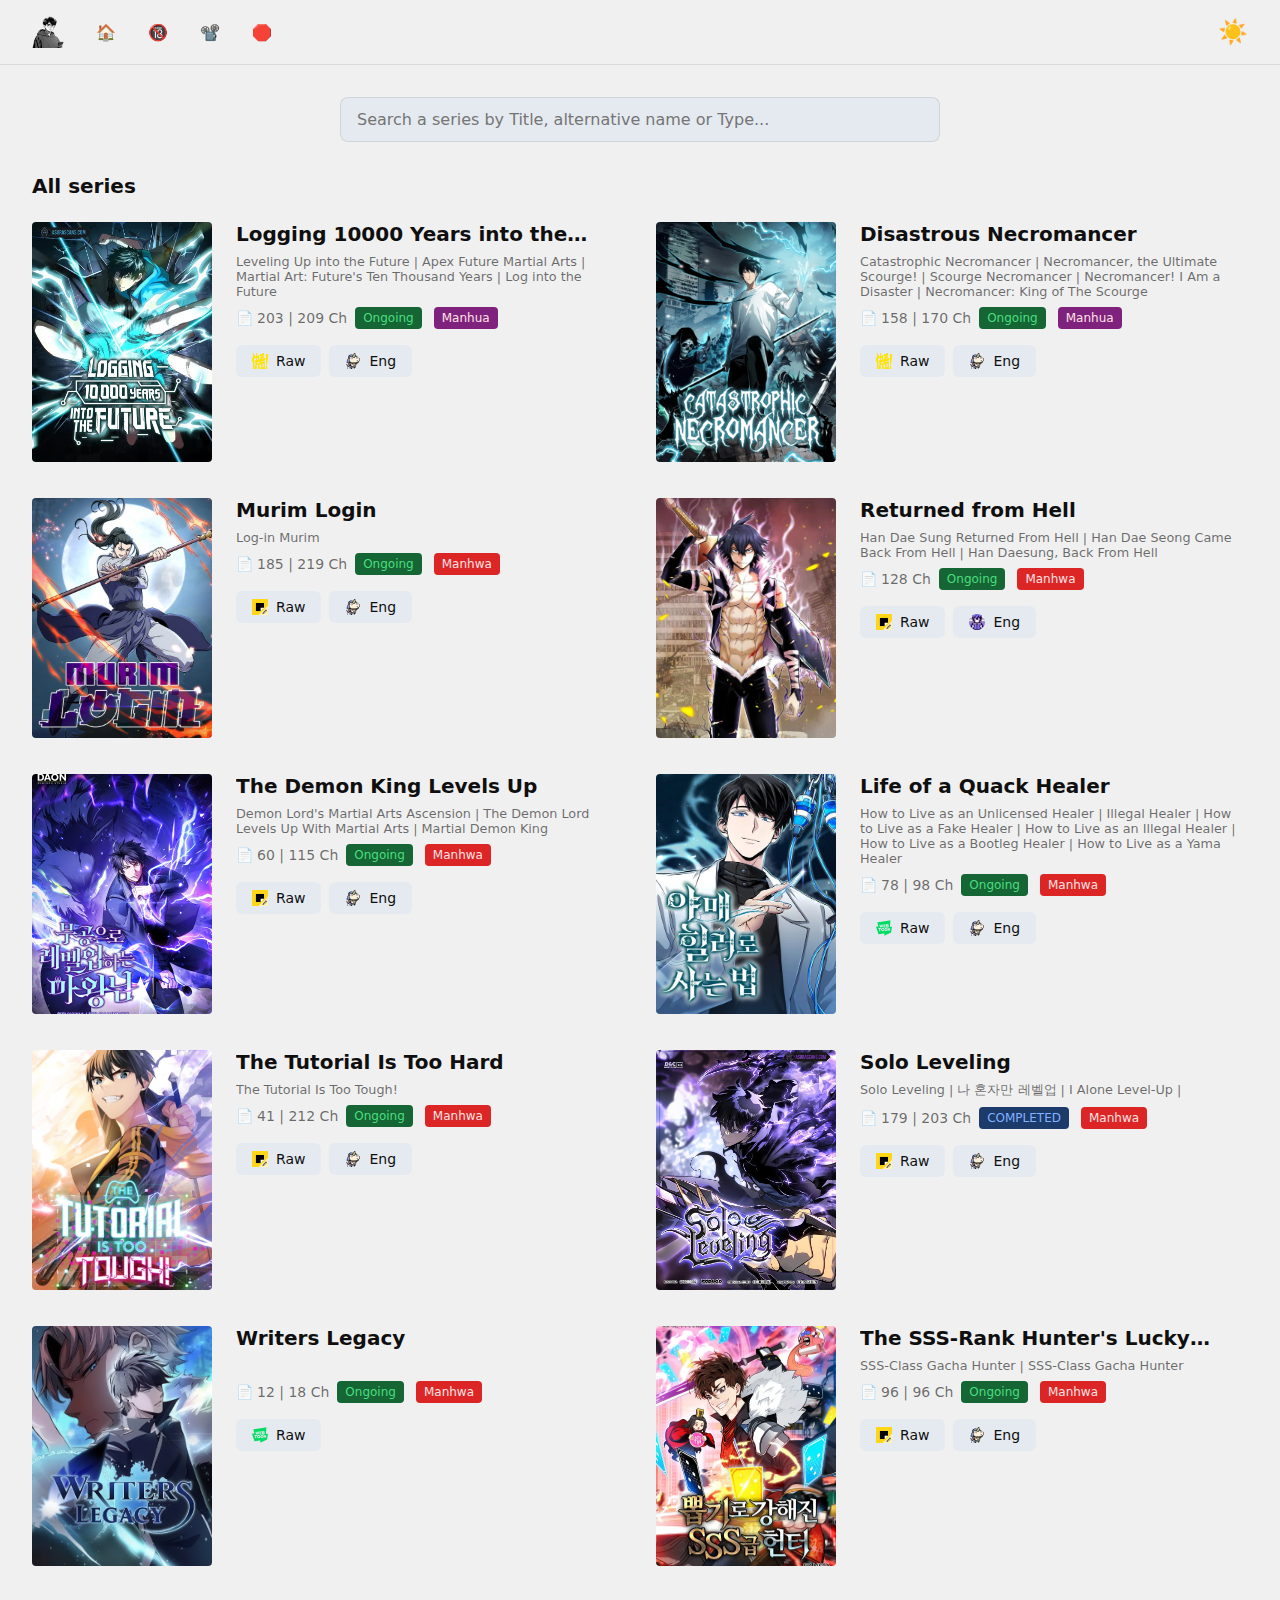
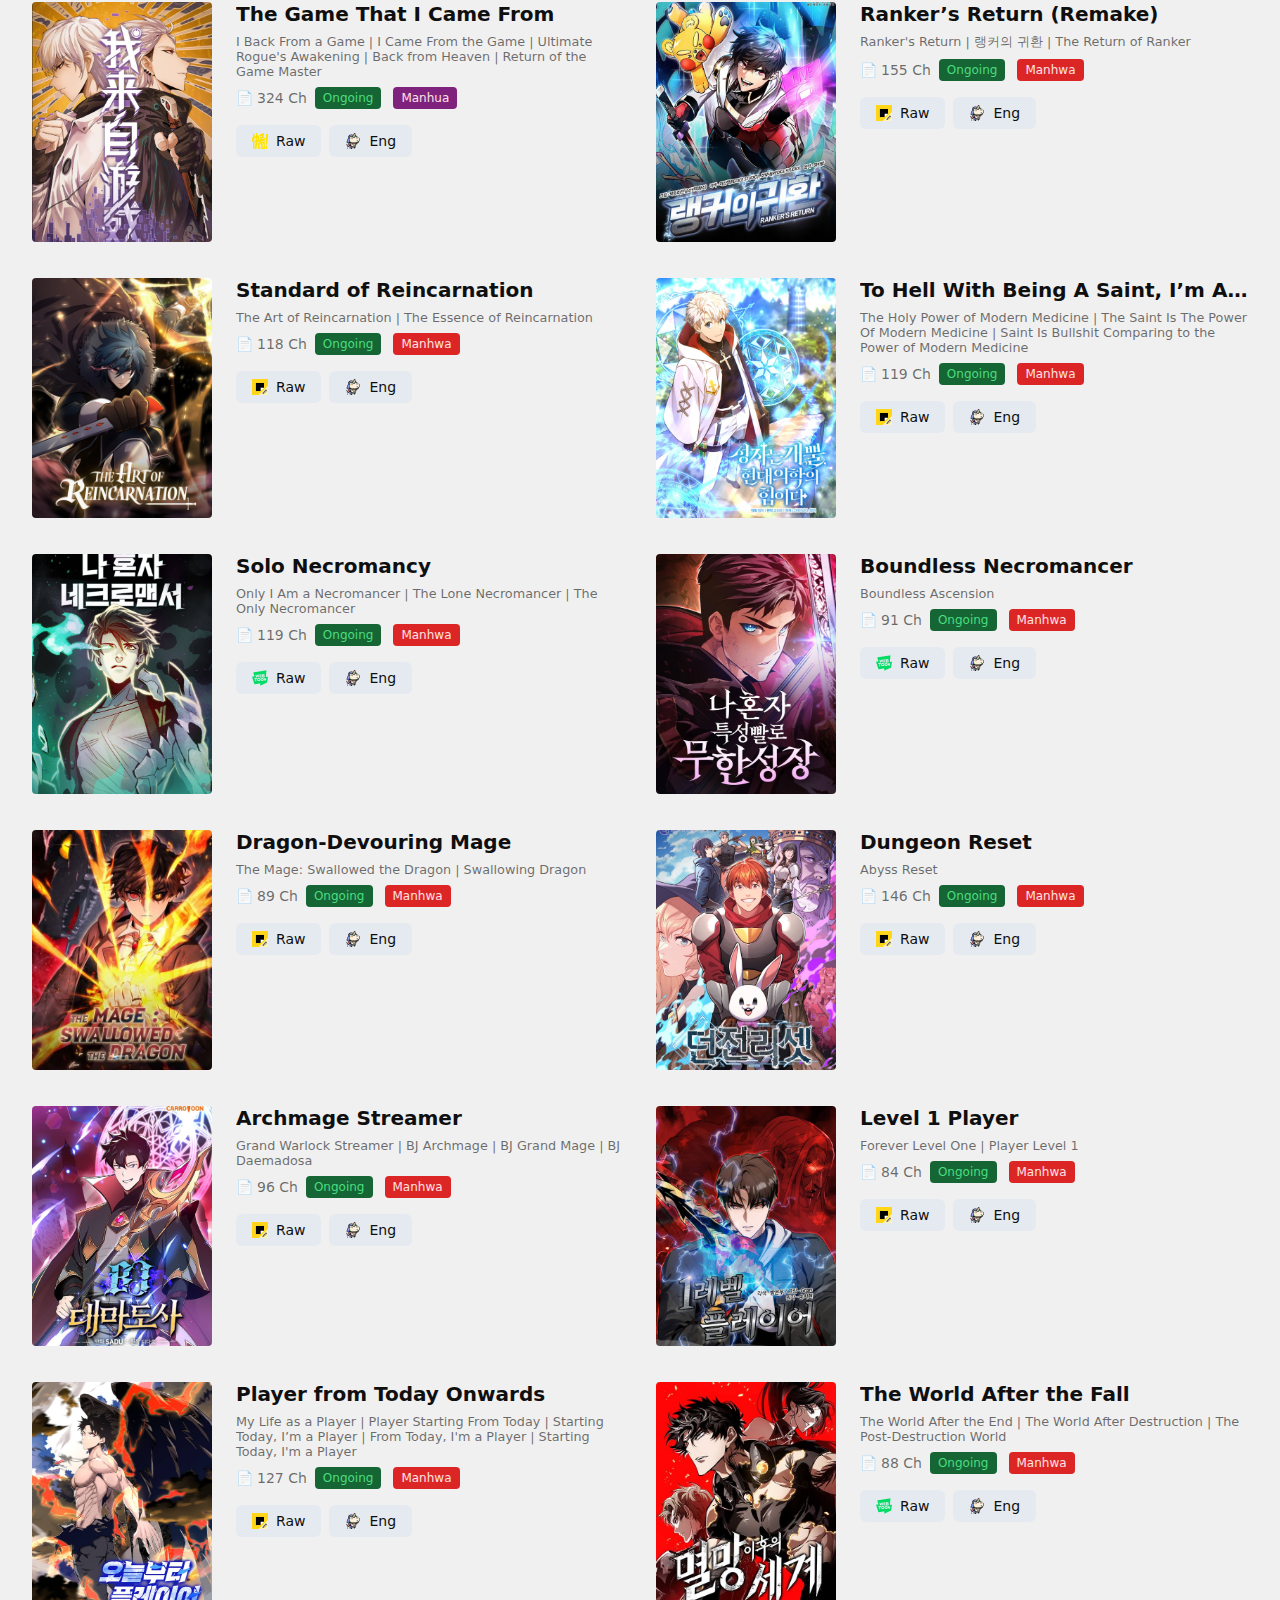
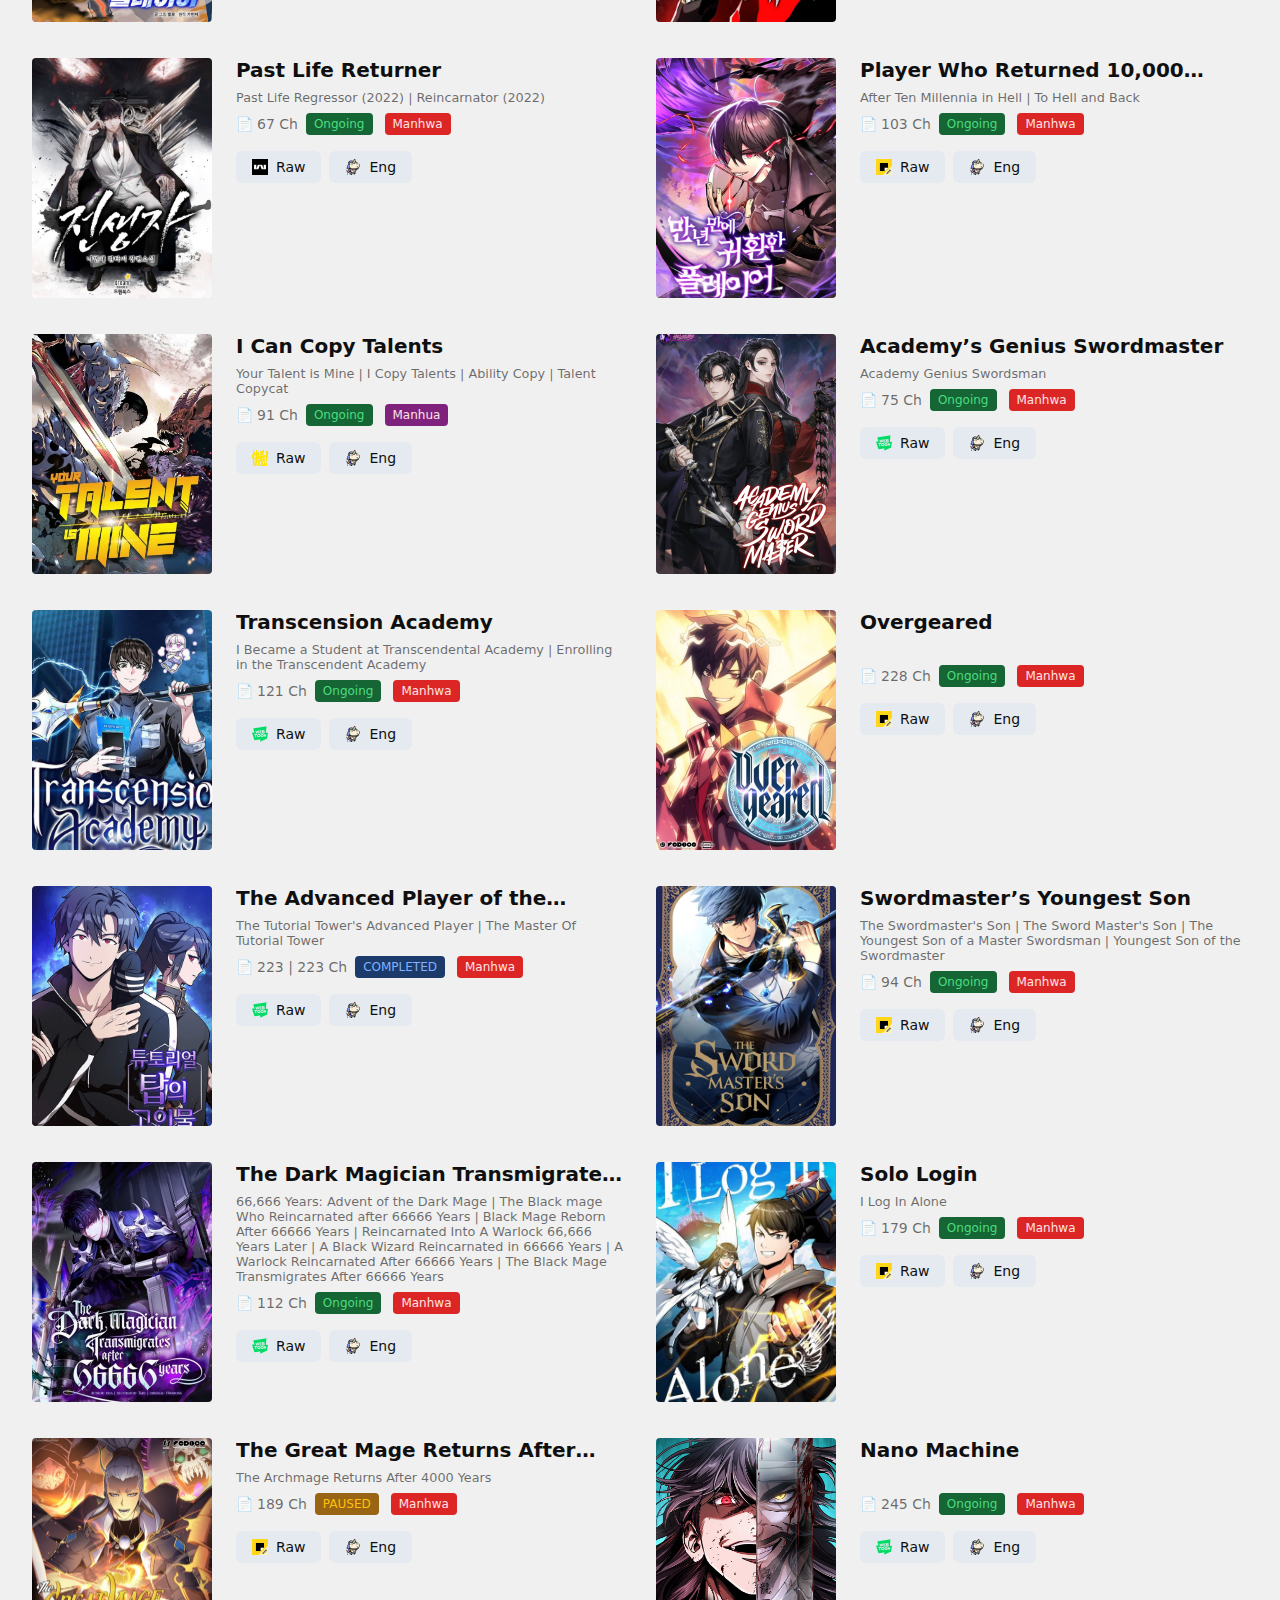
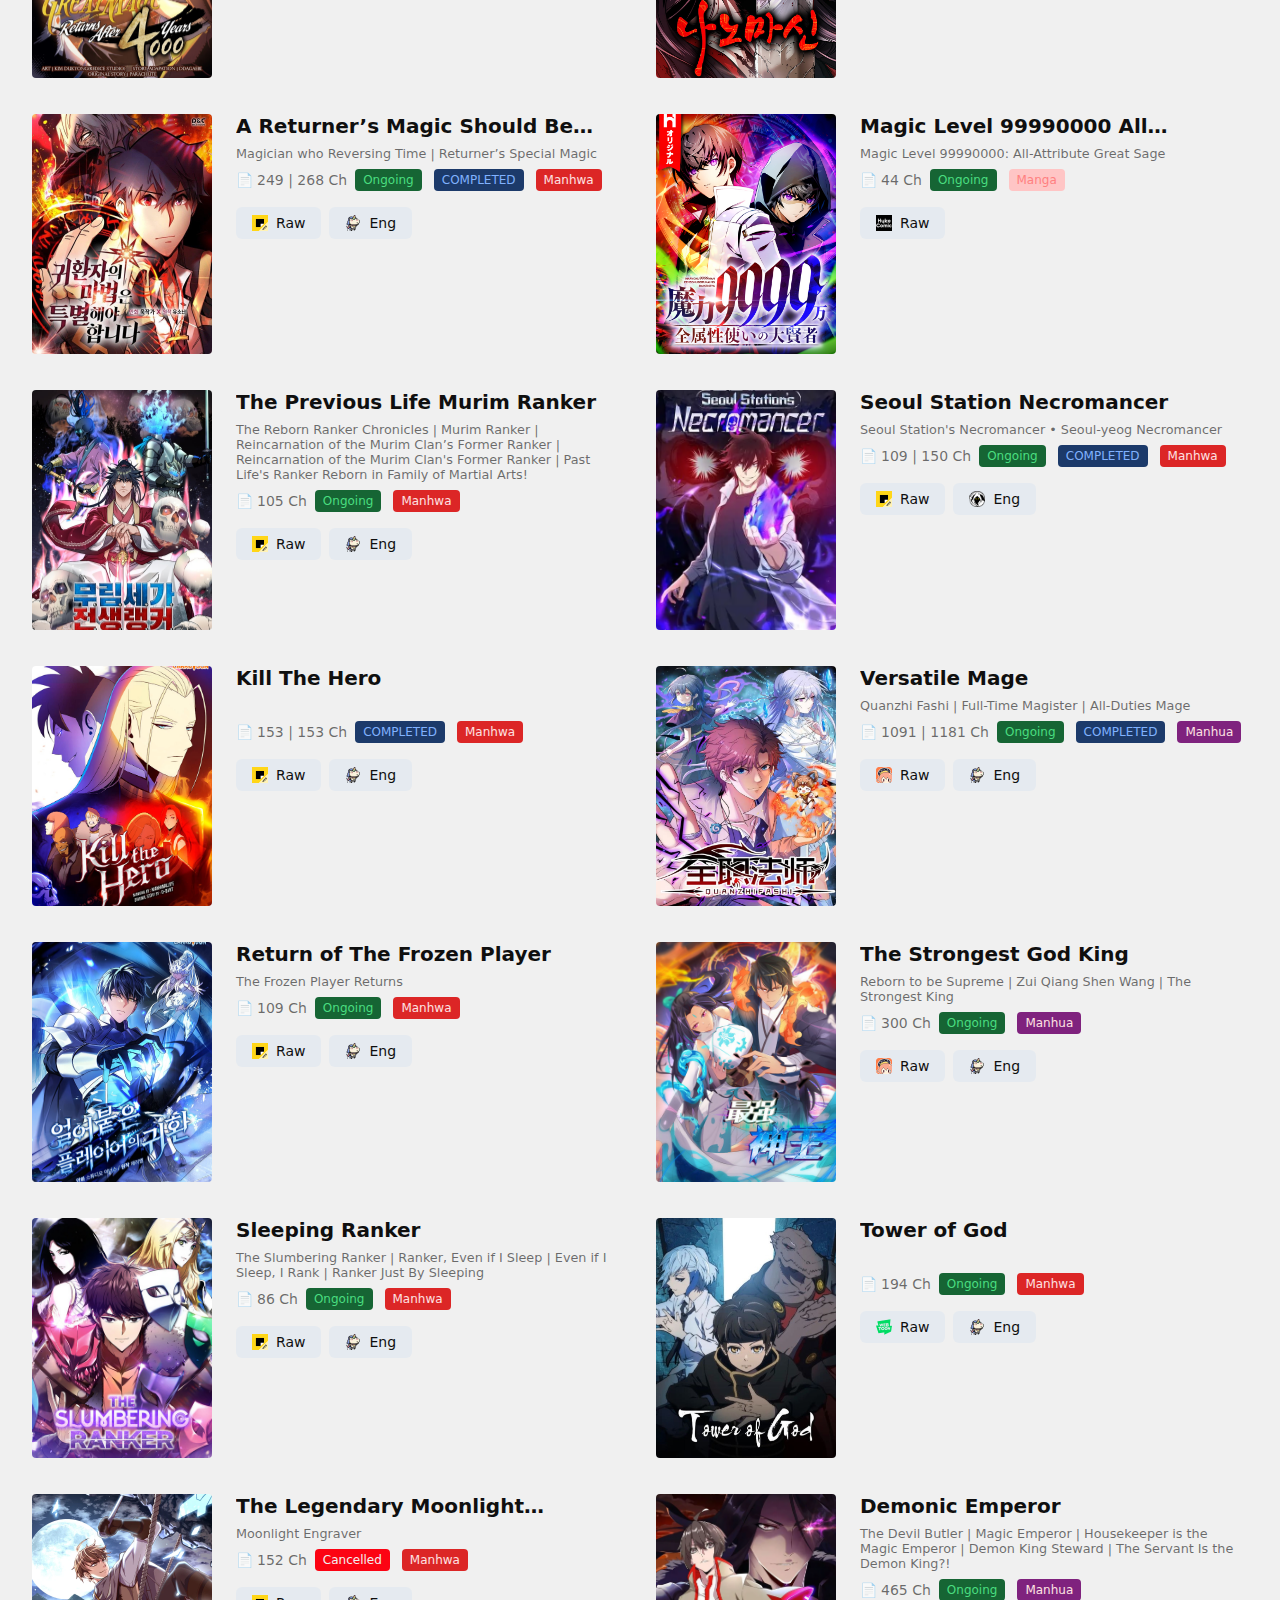
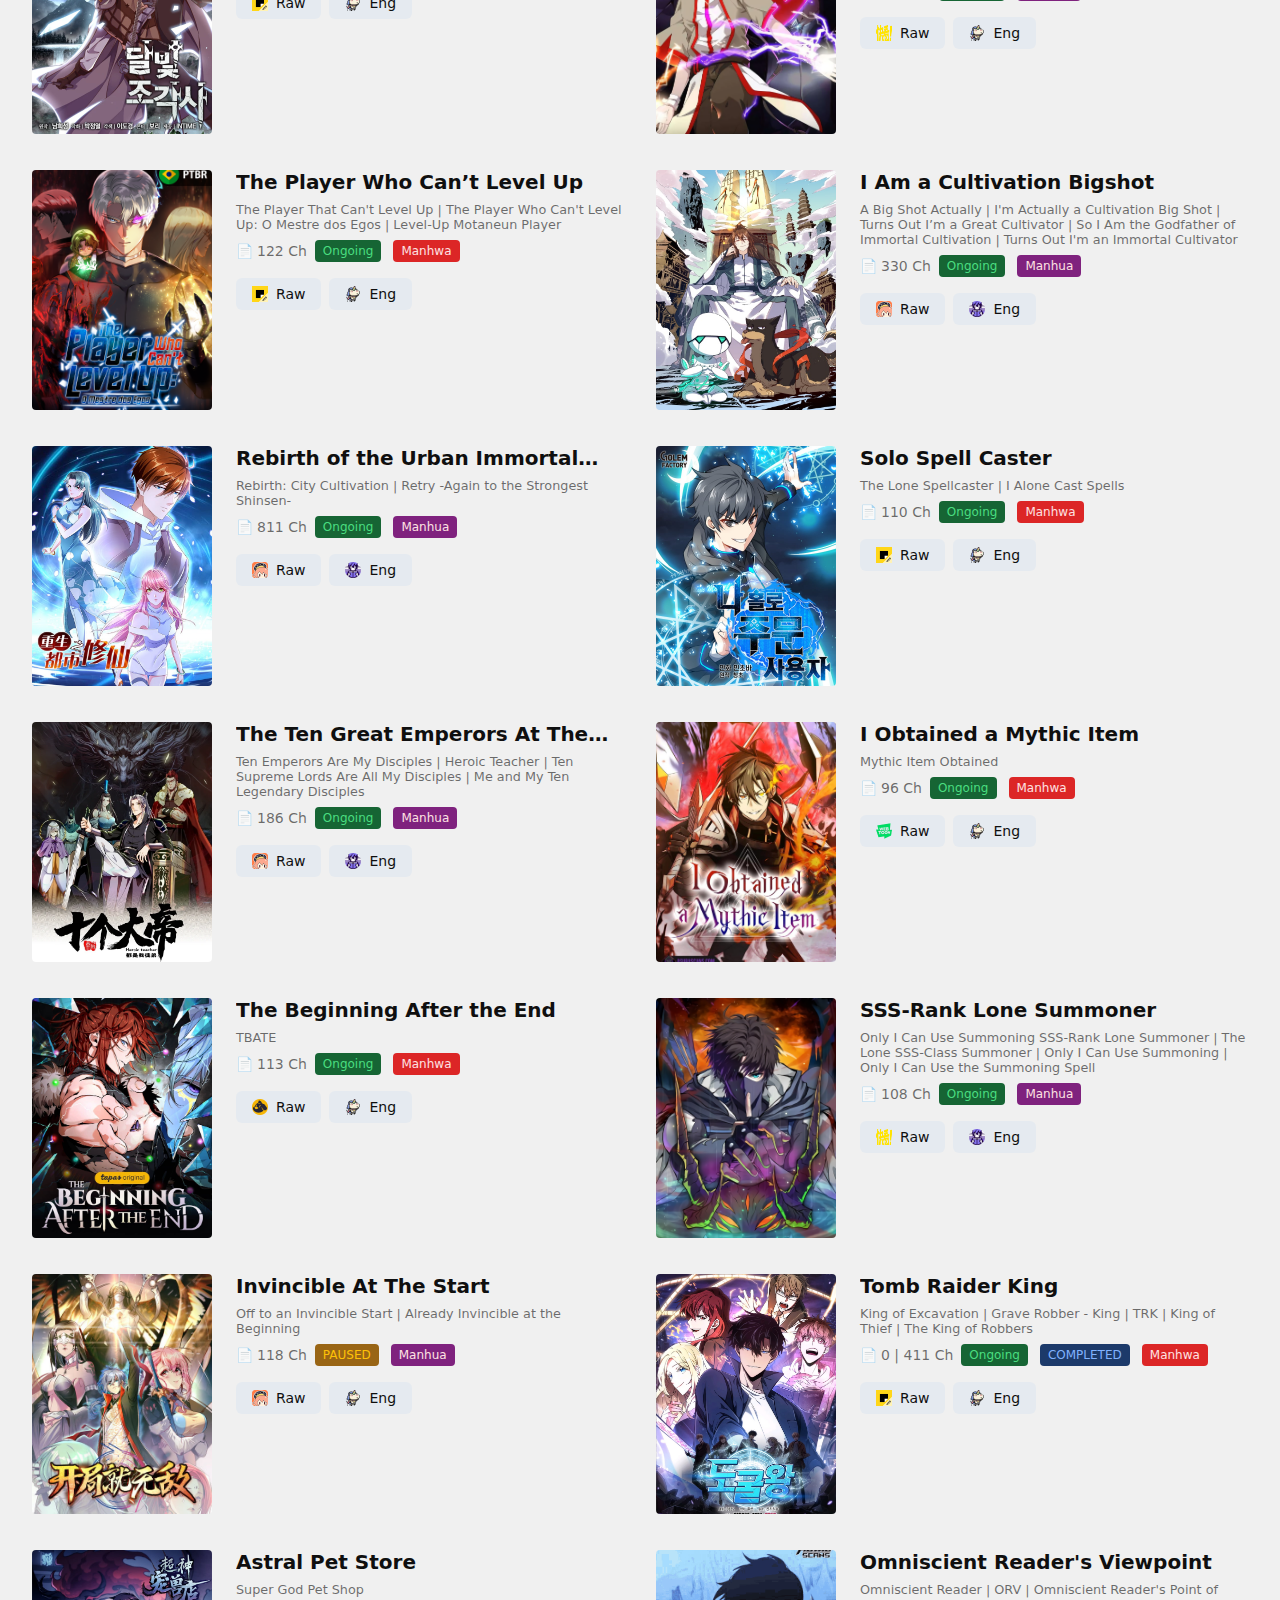
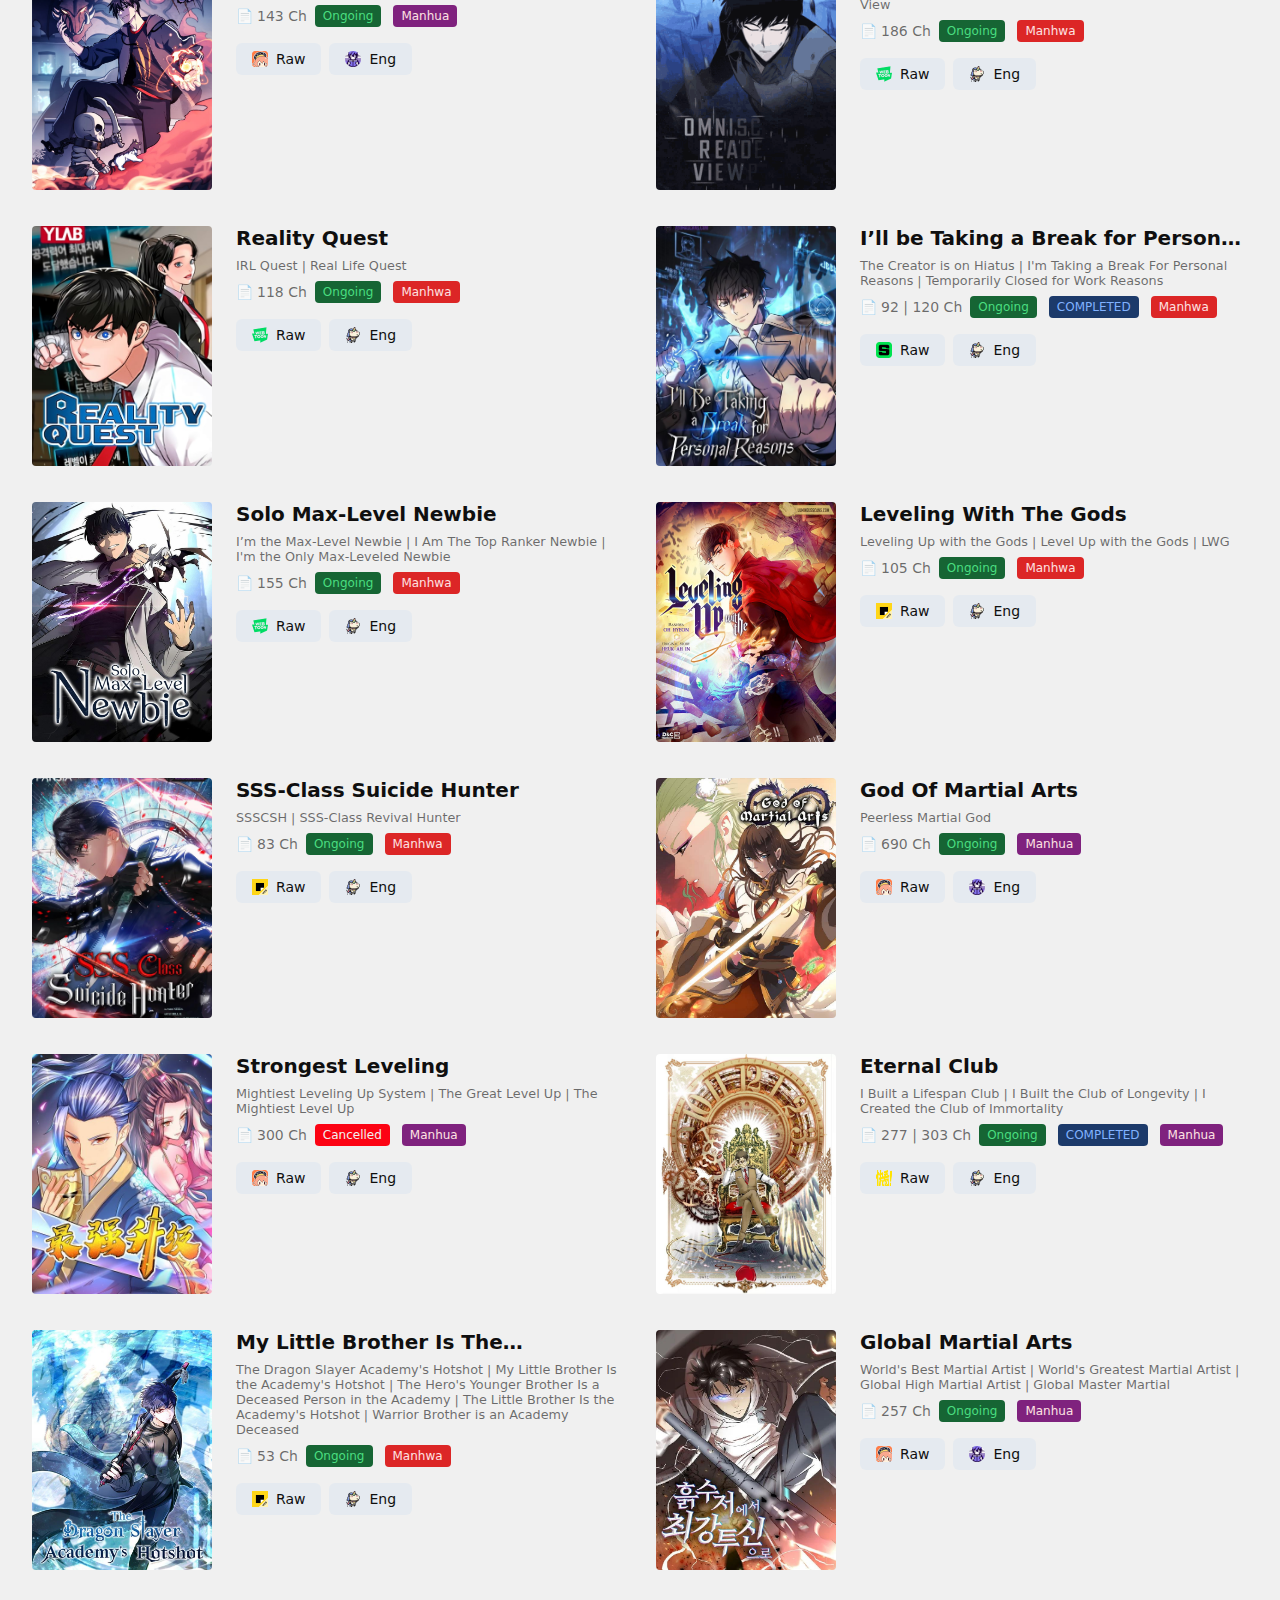
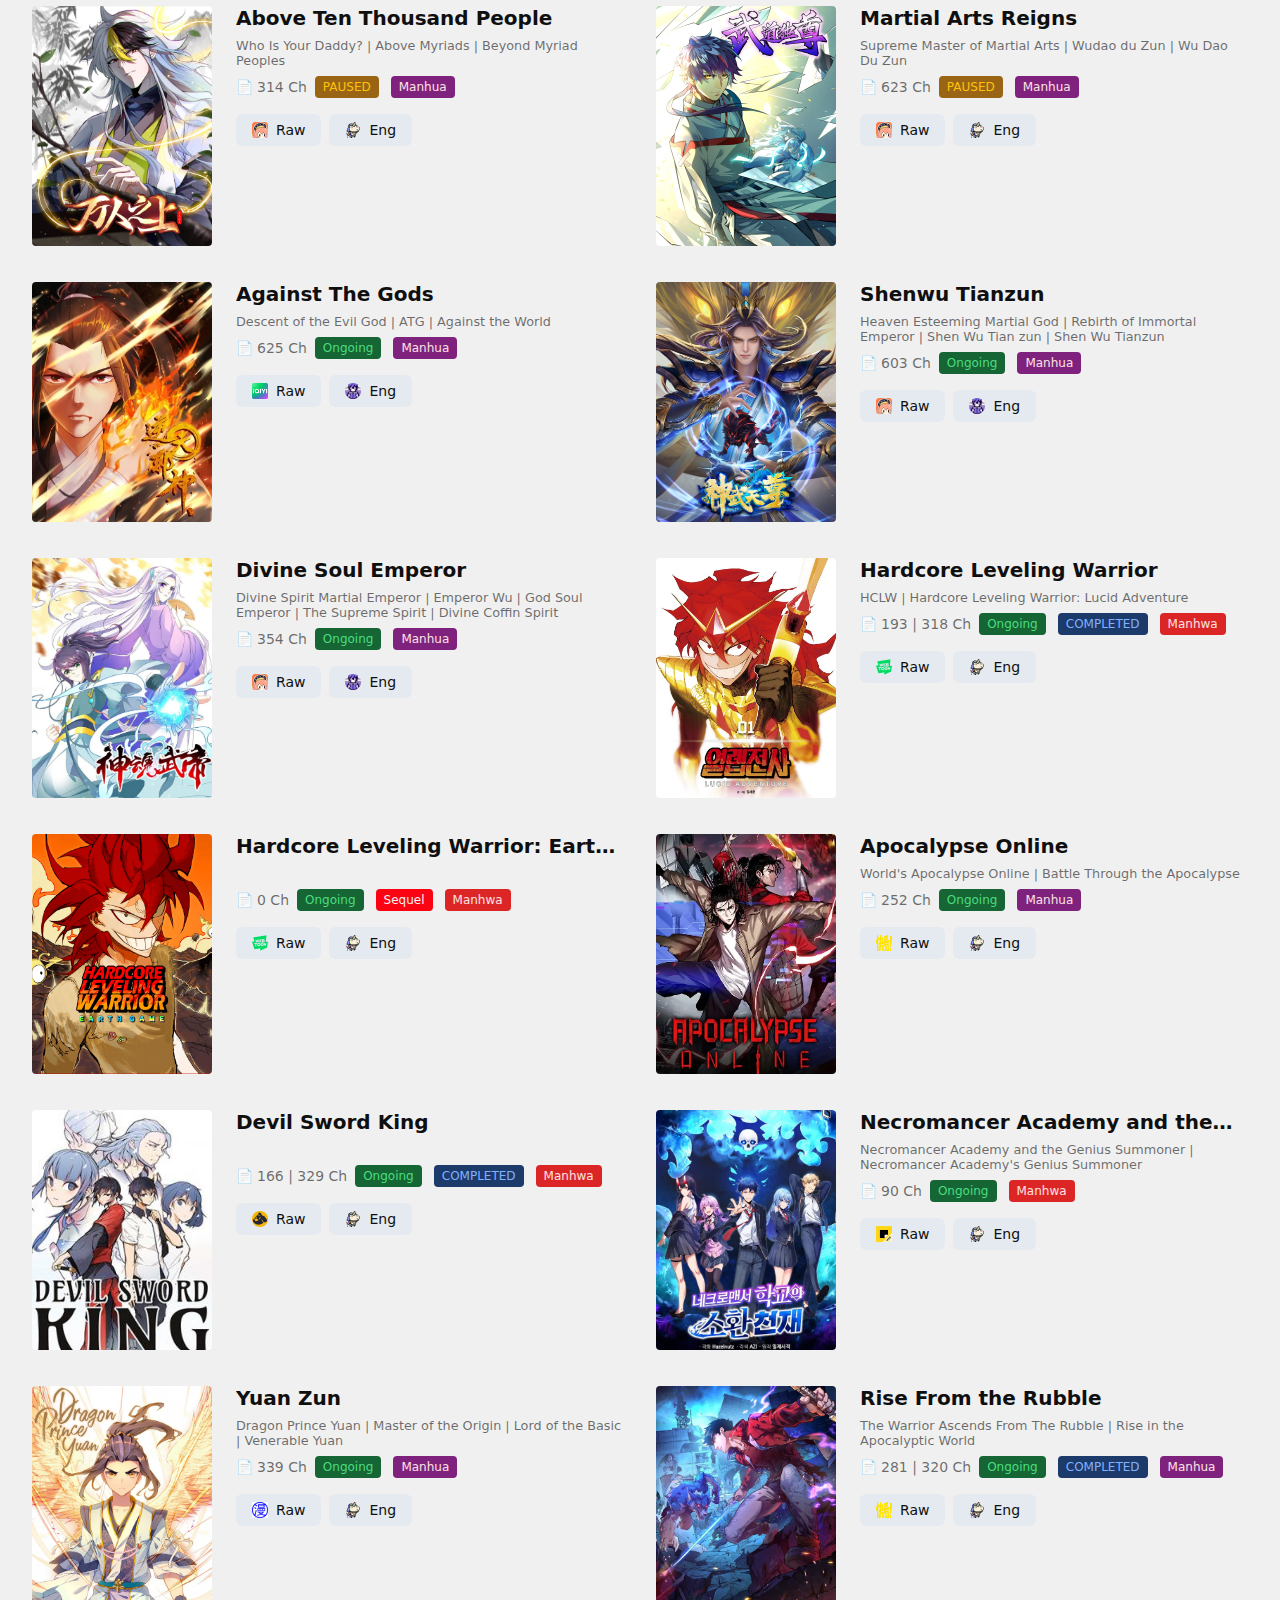
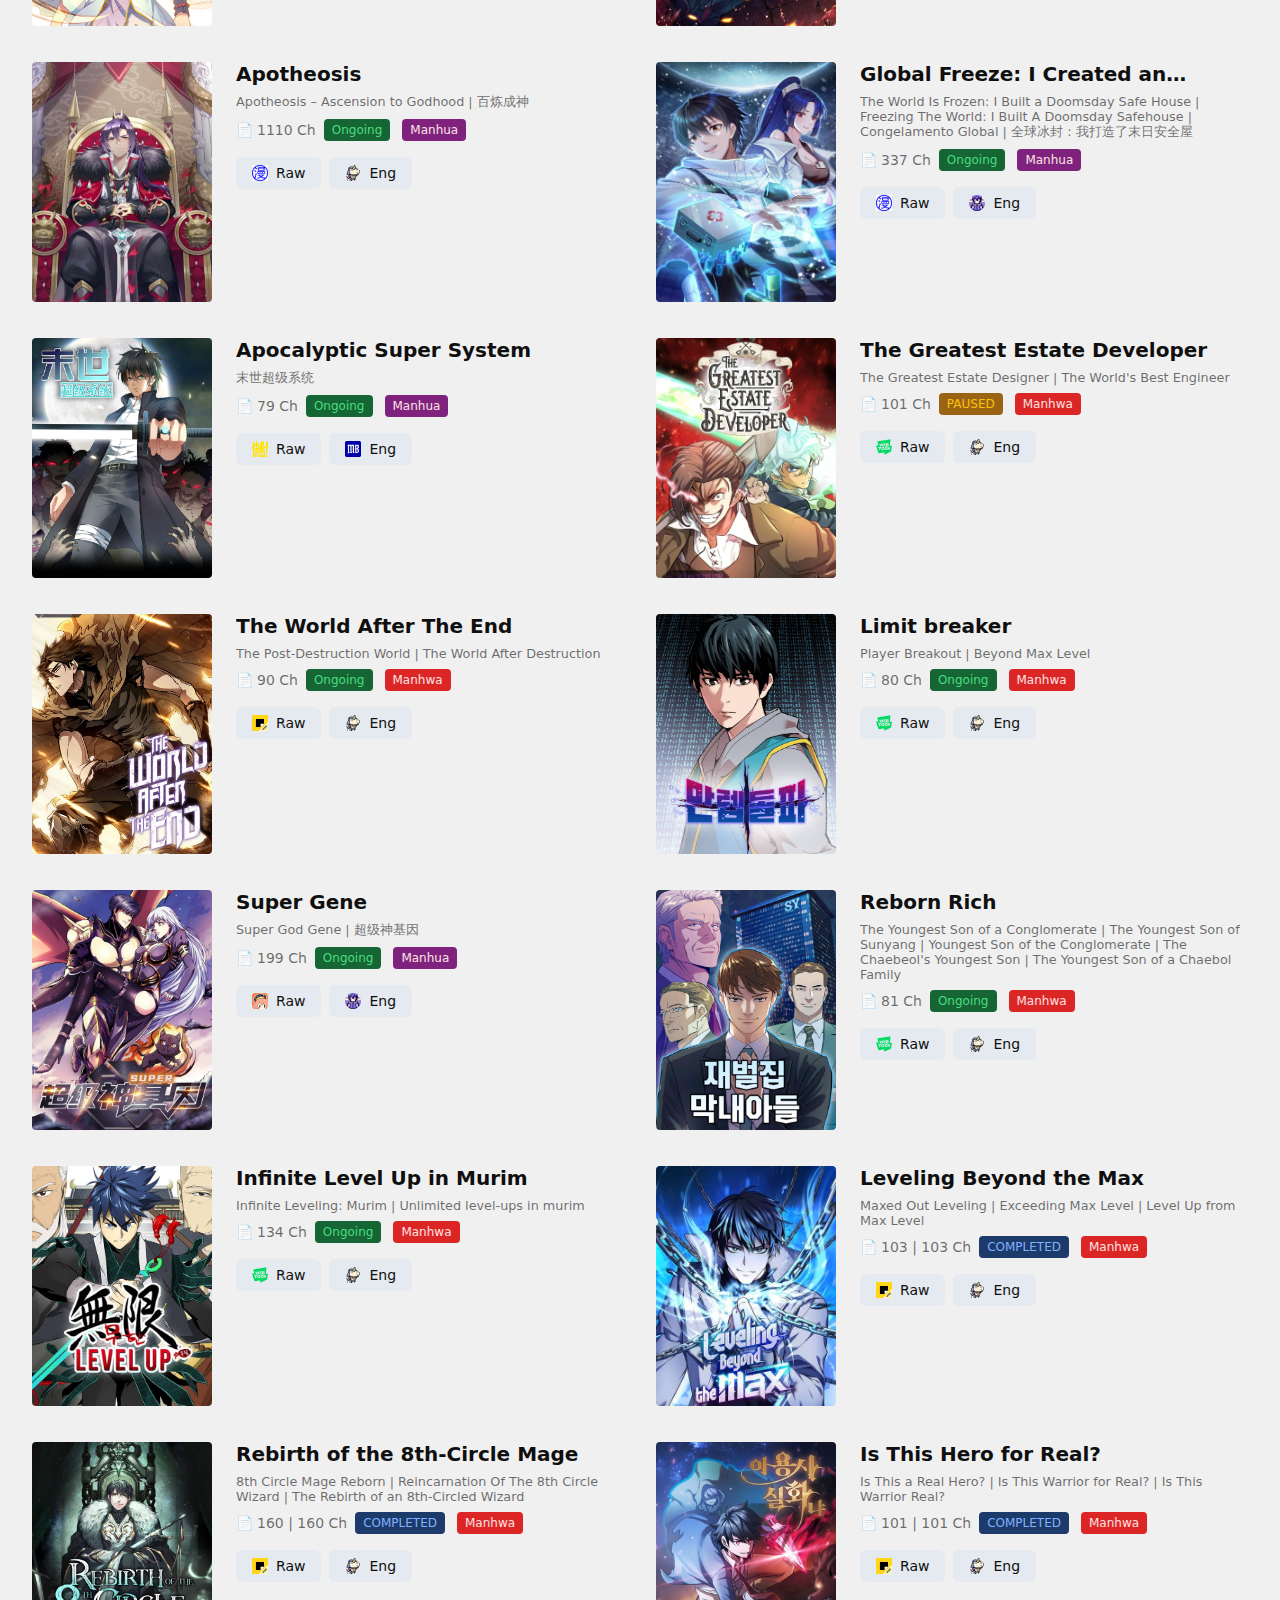
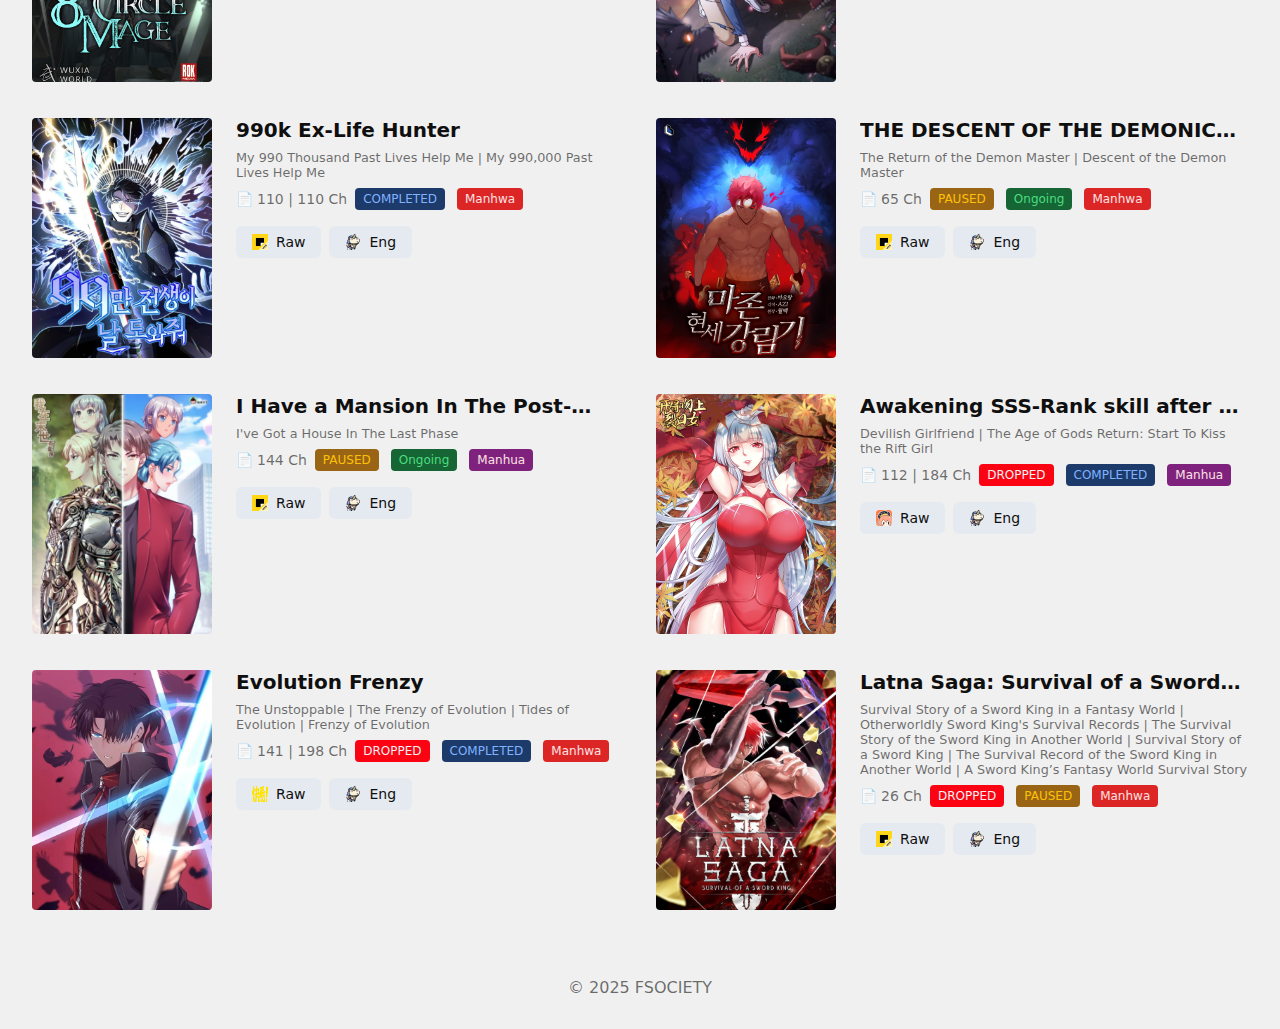
==== commit 79a7ddce: "Update index.html" ====
--- a/index.html
+++ b/index.html
@@ -514,7 +514,7 @@
         title: "Logging 10000 Years into the Future",
         originalTitle: "Leveling Up into the Future | Apex Future Martial Arts | Martial Art: Future's Ten Thousand Years | Log into the Future",
         chapters: 203,
-        origChapter: 208, // Orginal chapter Available
+        origChapter: 209, // Orginal chapter Available
         statuses: ["Ongoing", "Manhua"],// Replace with [ Ongoing, PAUSED, COMPLETED, Cancelled, DROPPED | Manhwa, Manhua, Manga ]
         image: "img/cover/Logging-10000-Years-into-the-Future.webp", // Replace with your image URL
         RawLink: "https://www.kuaikanmanhua.com/web/topic/17161/", // Replace with your RAW URL
